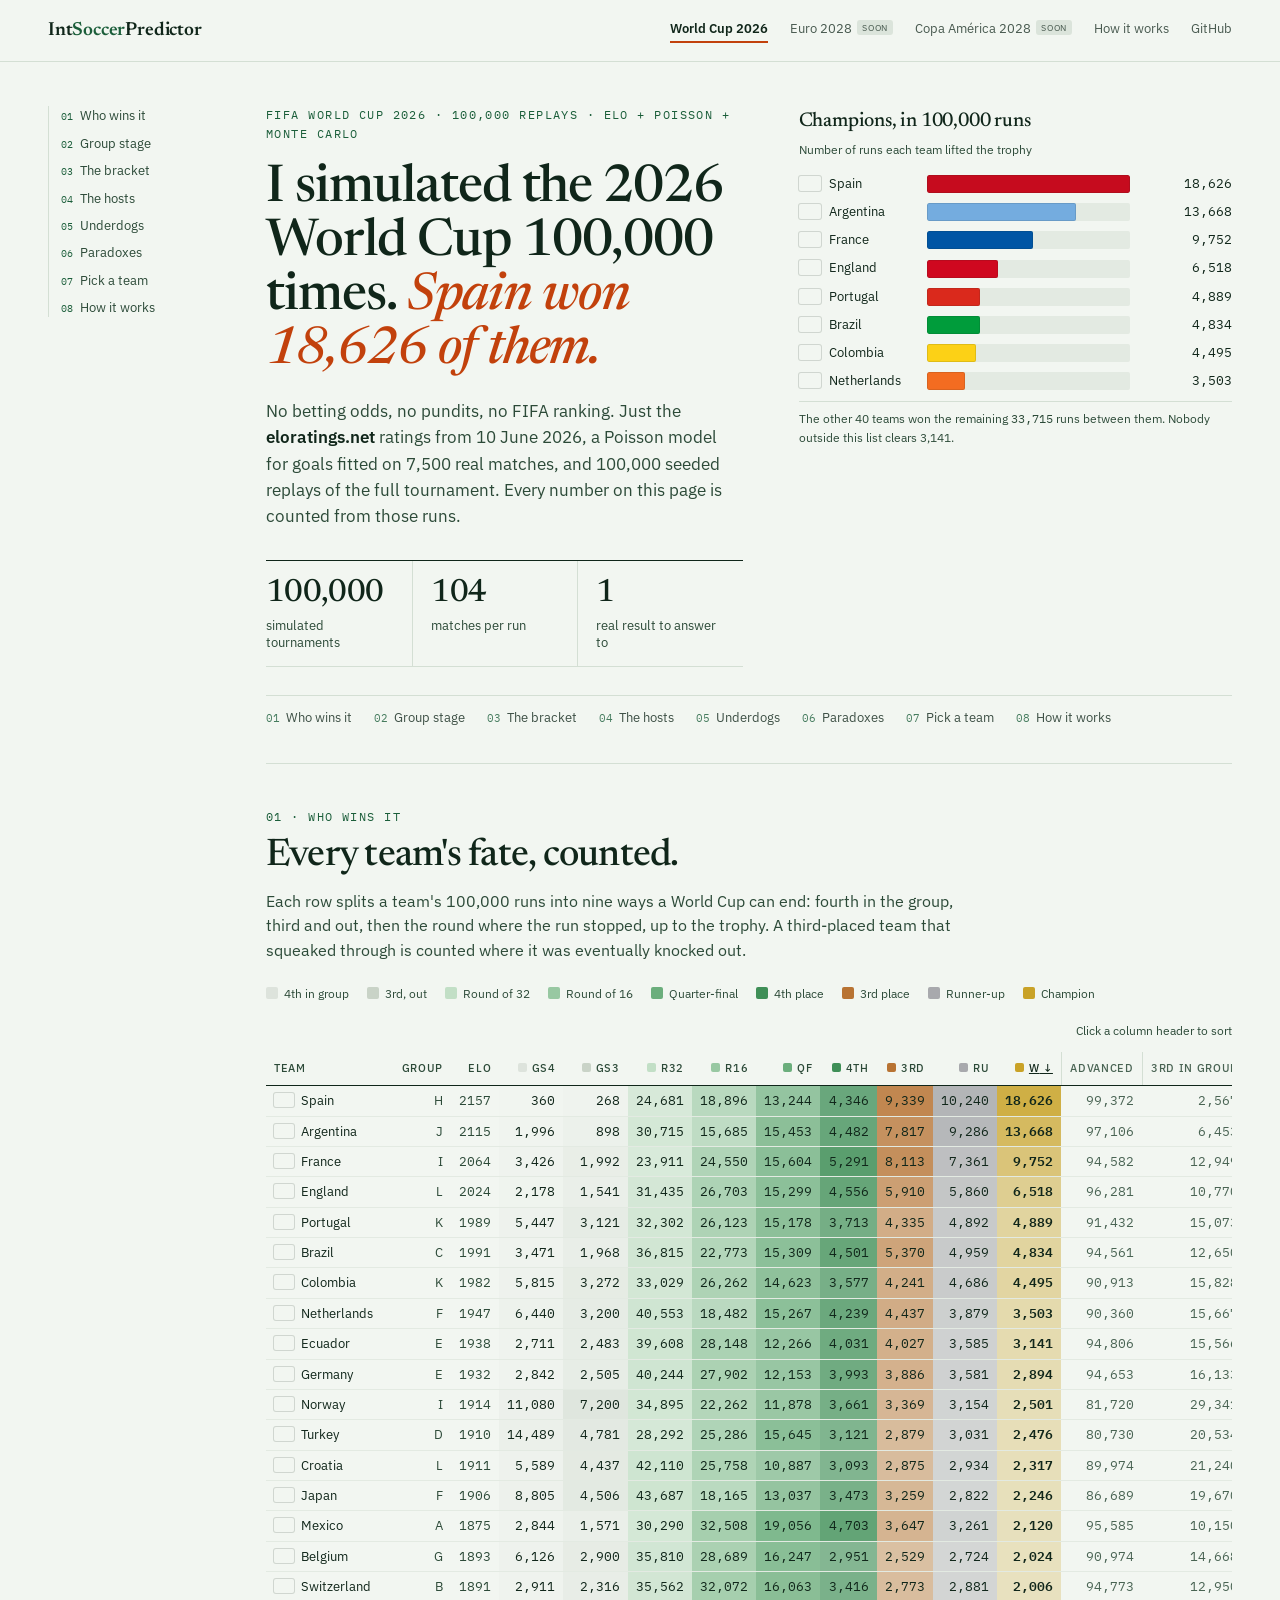
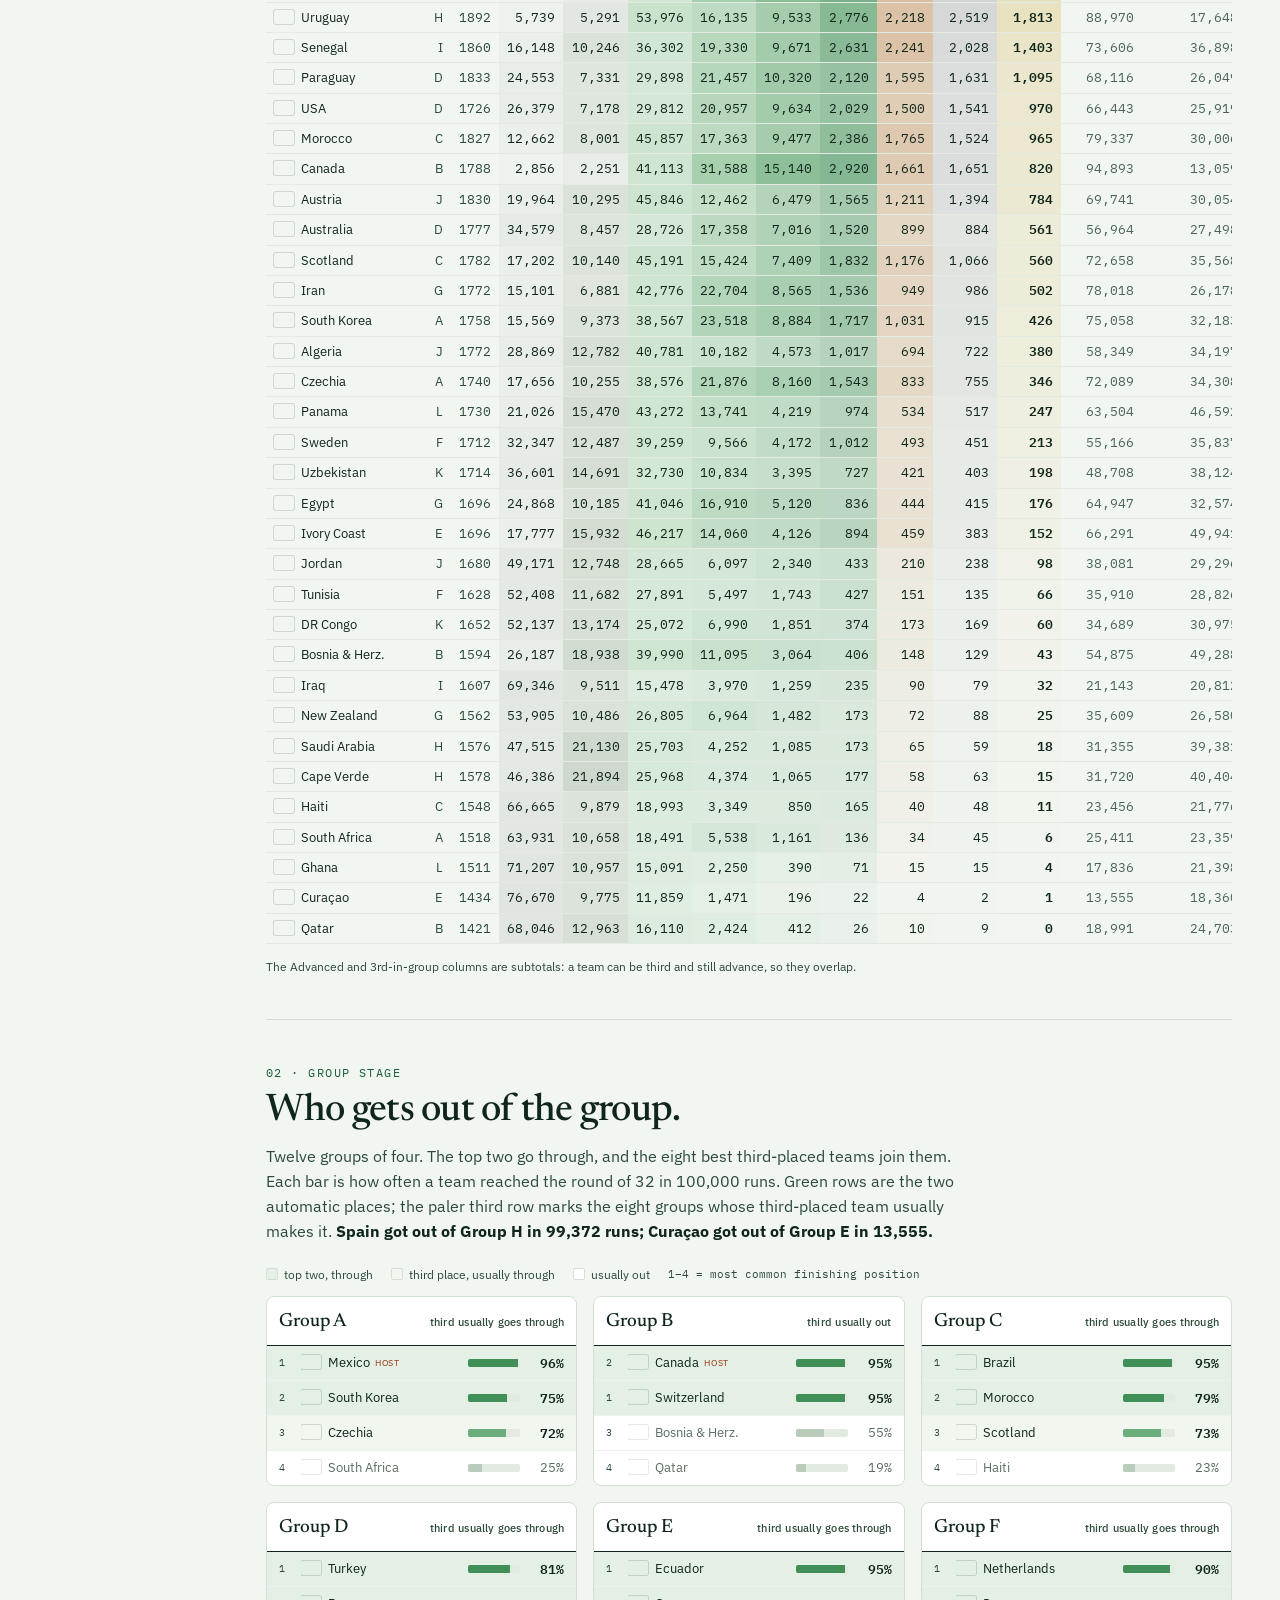
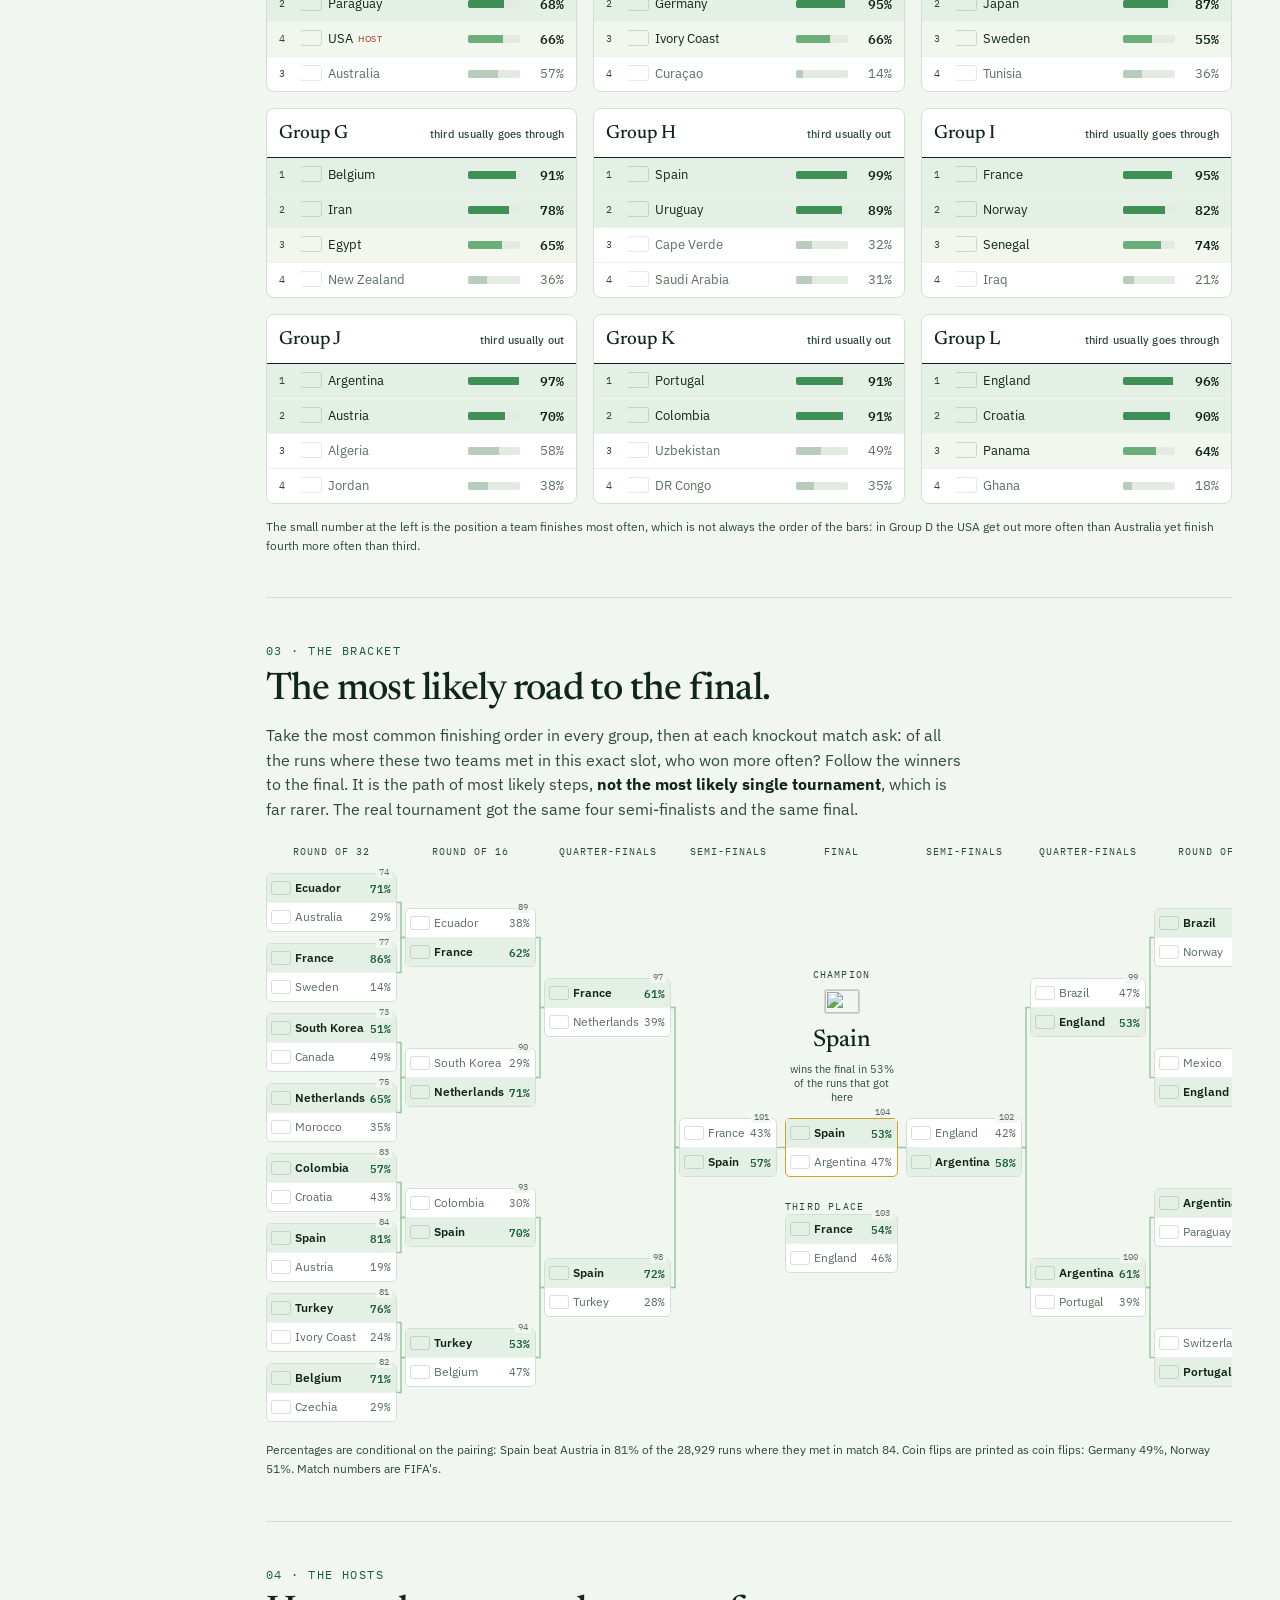
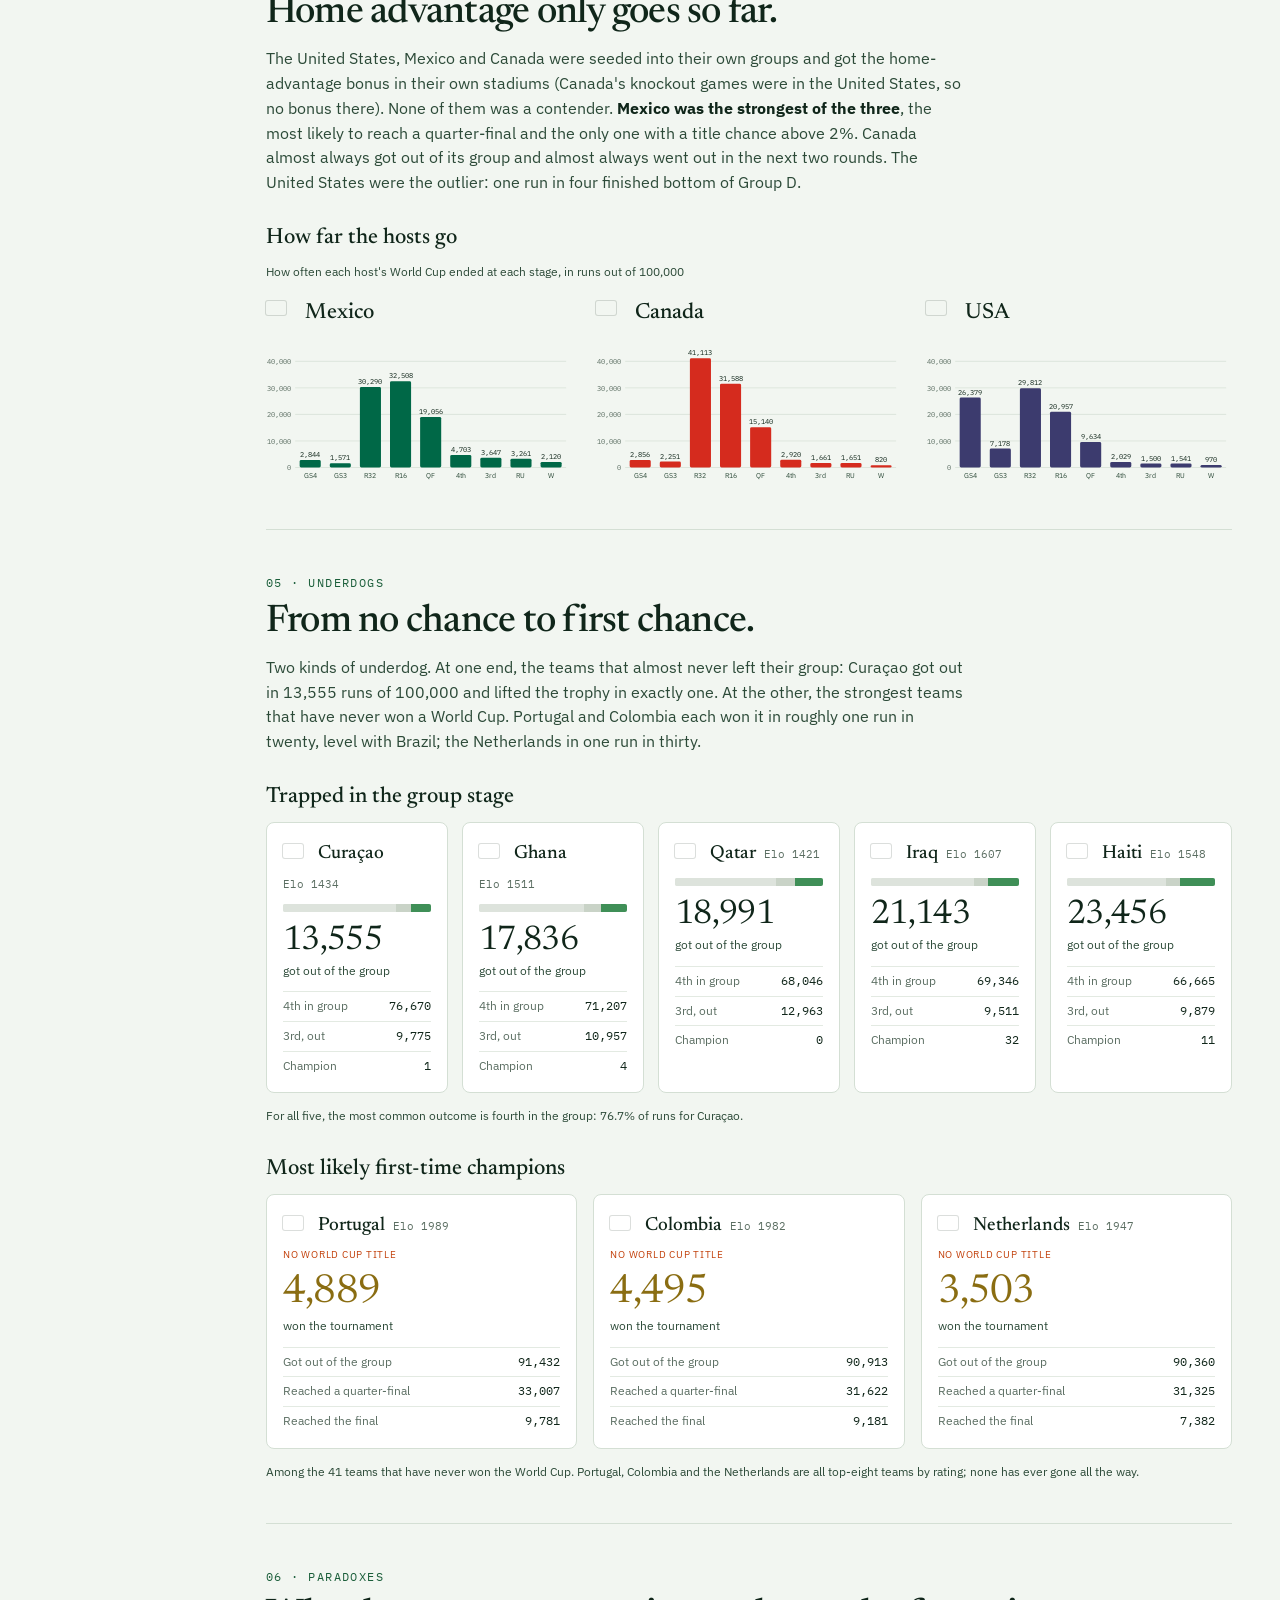
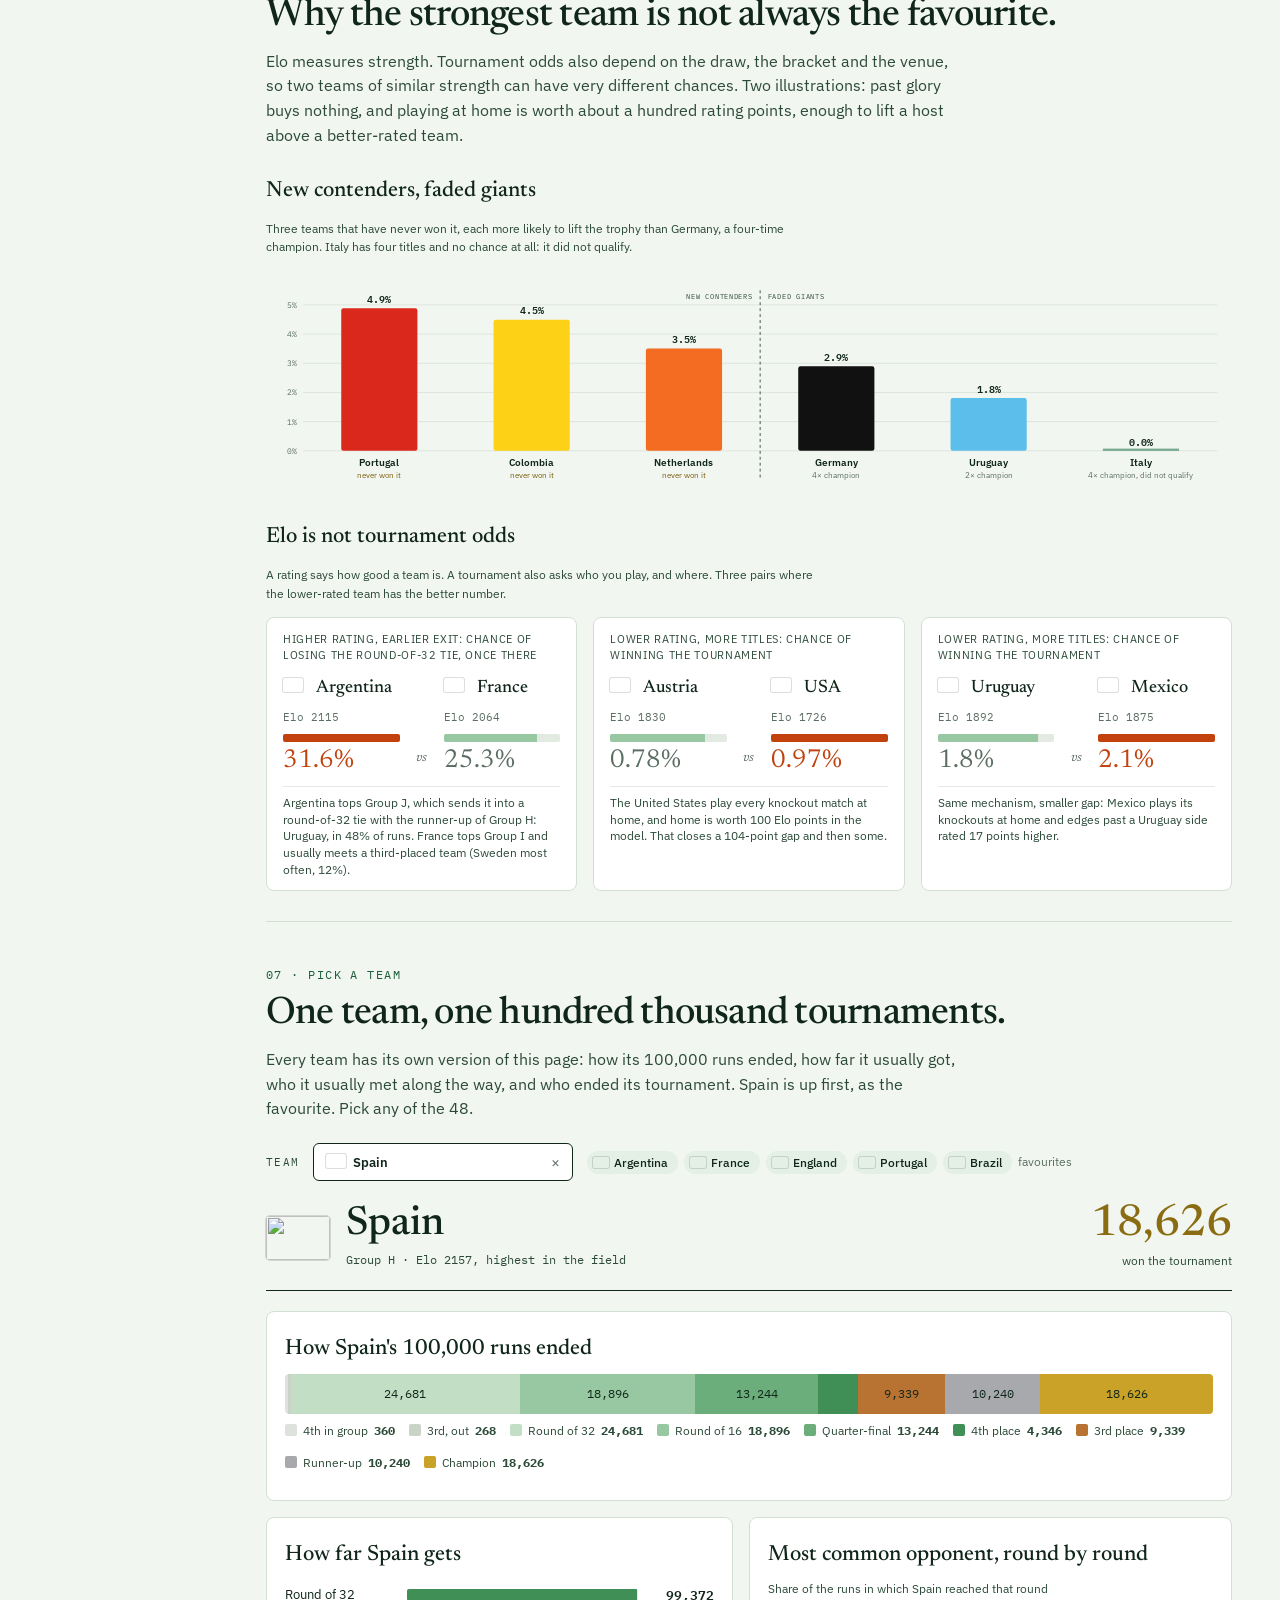
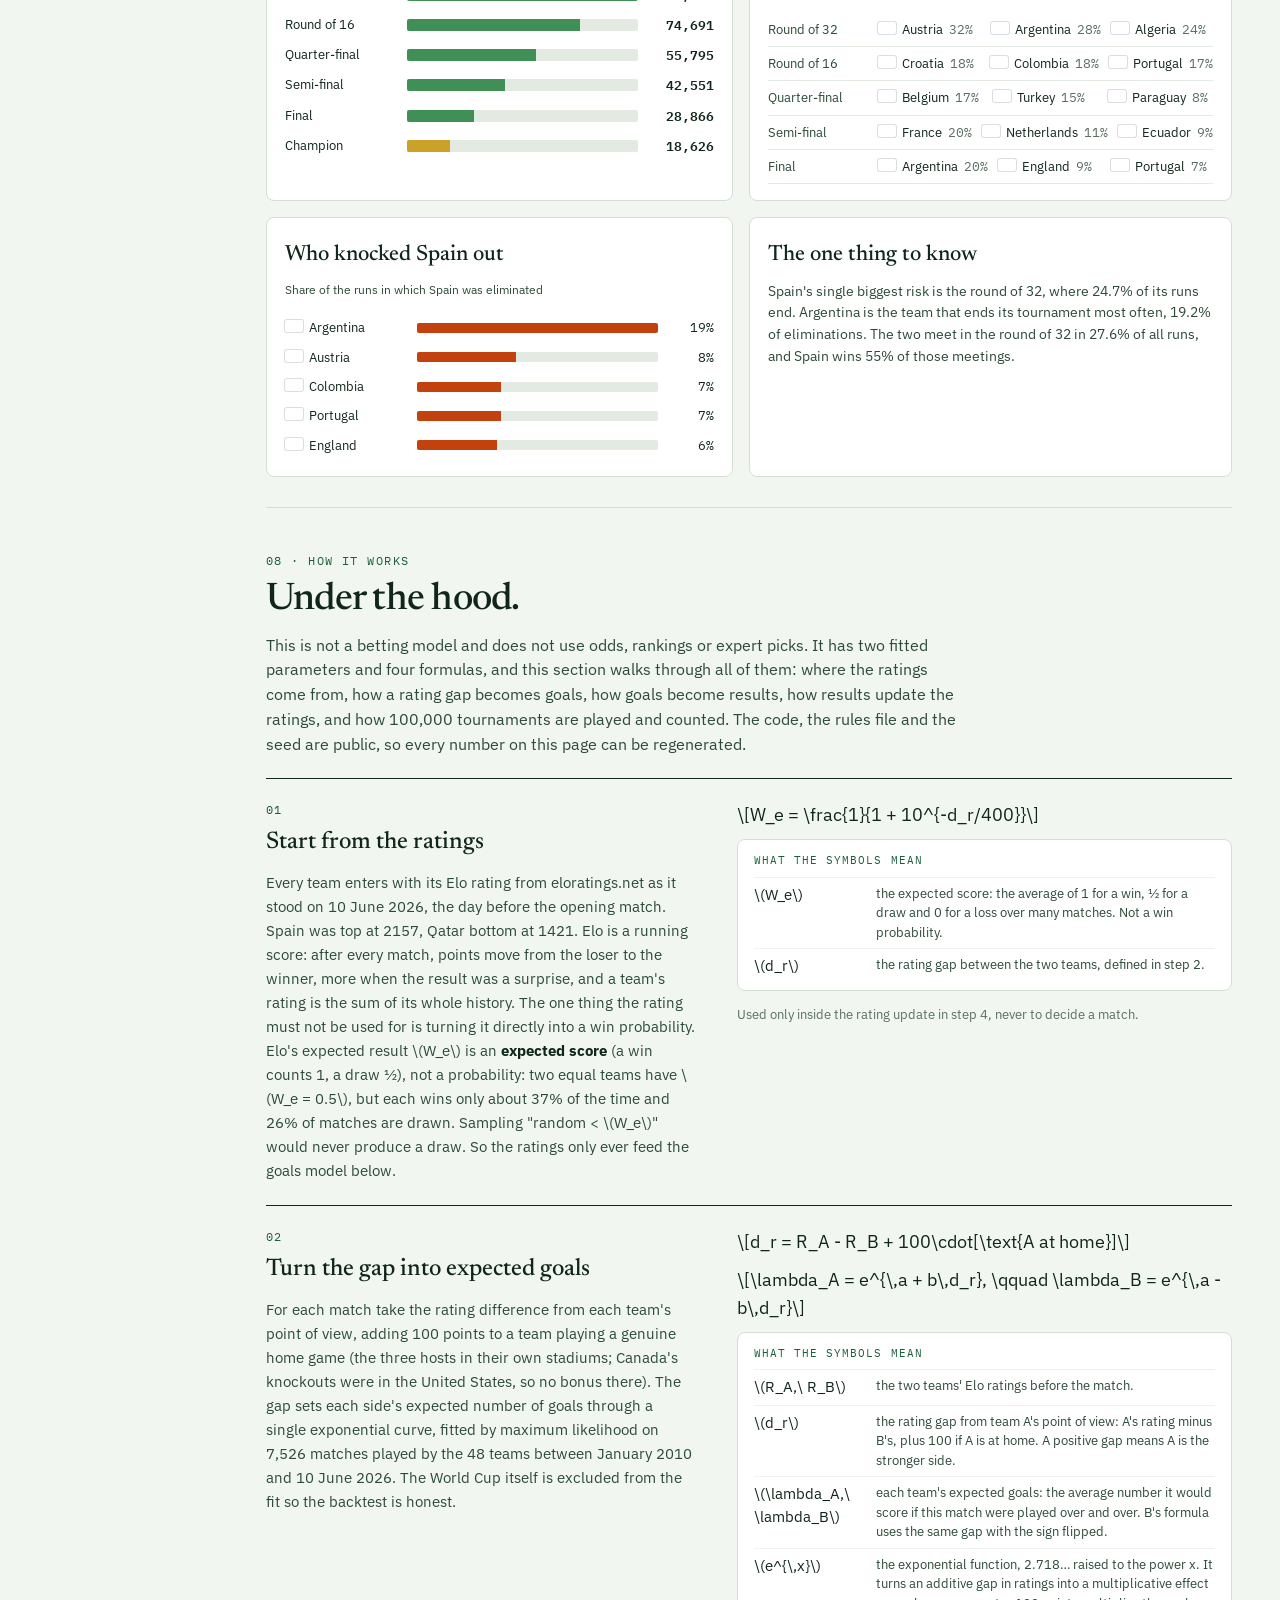
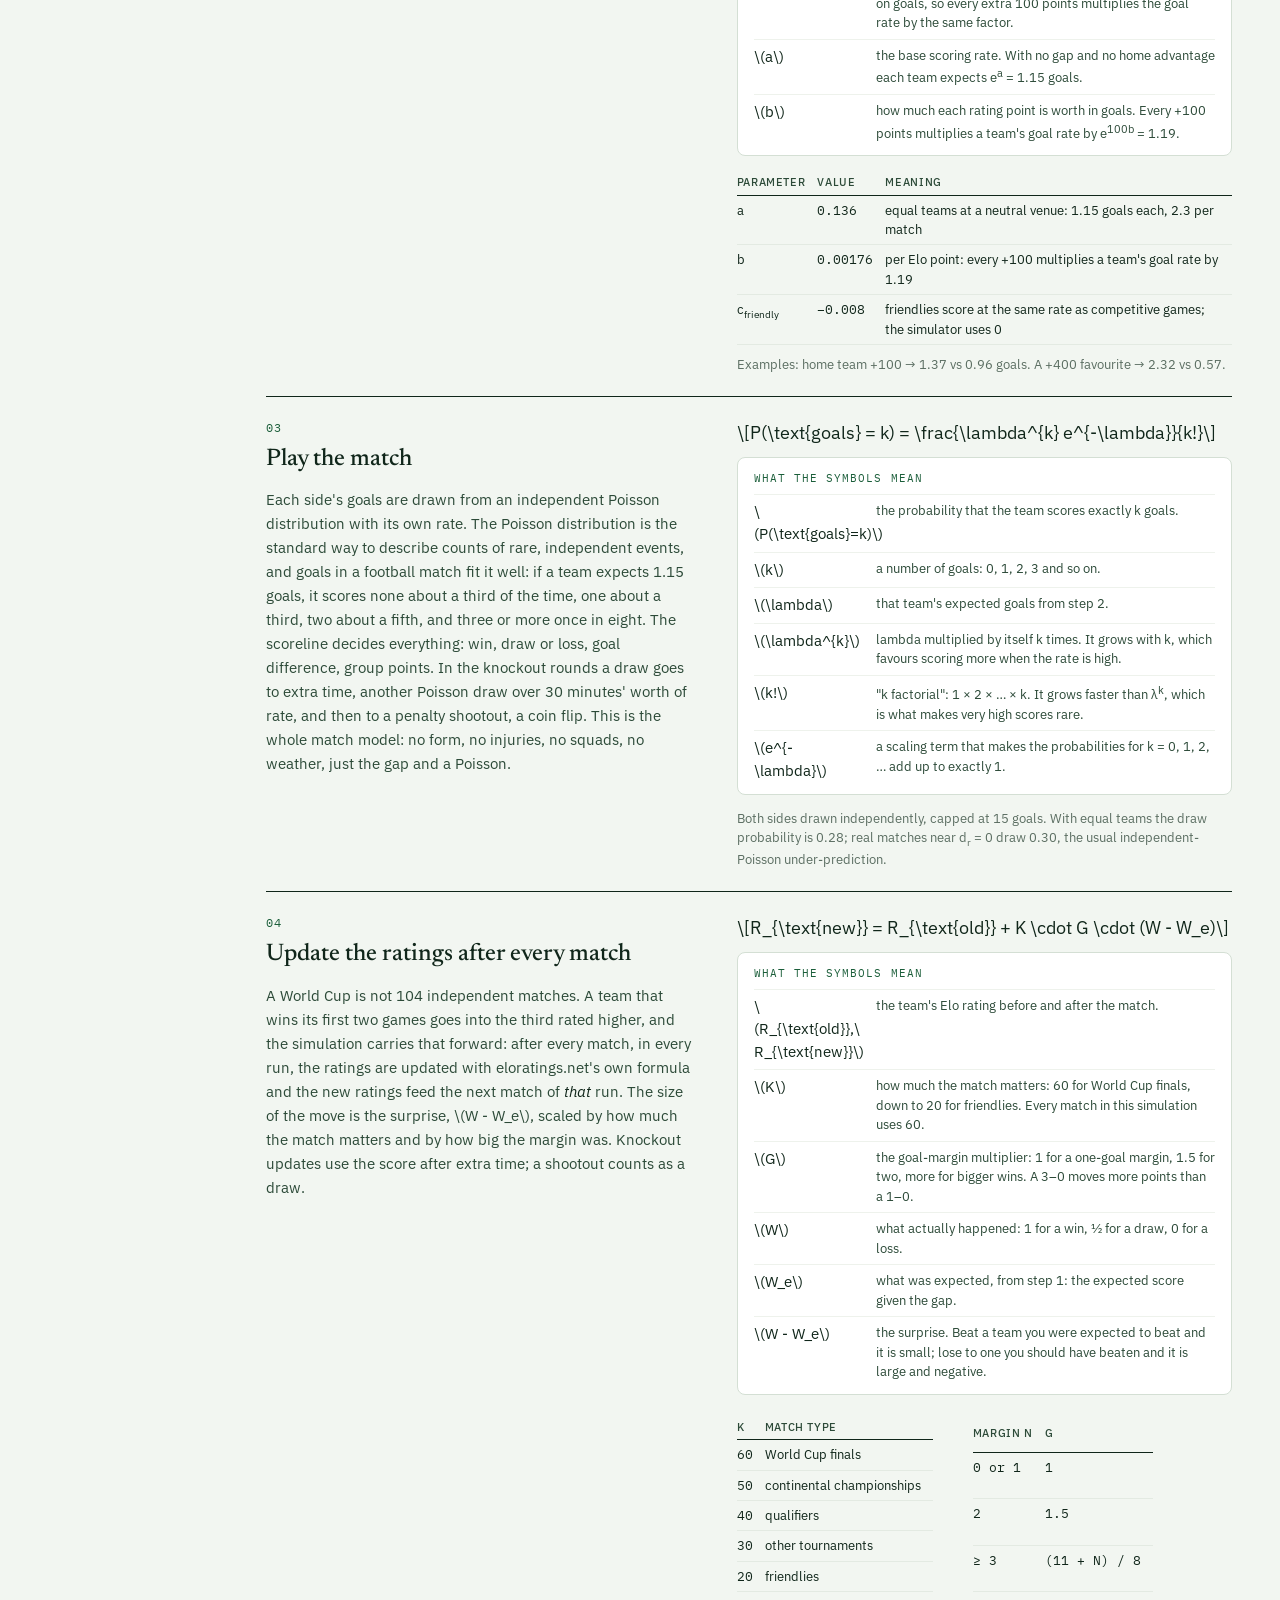
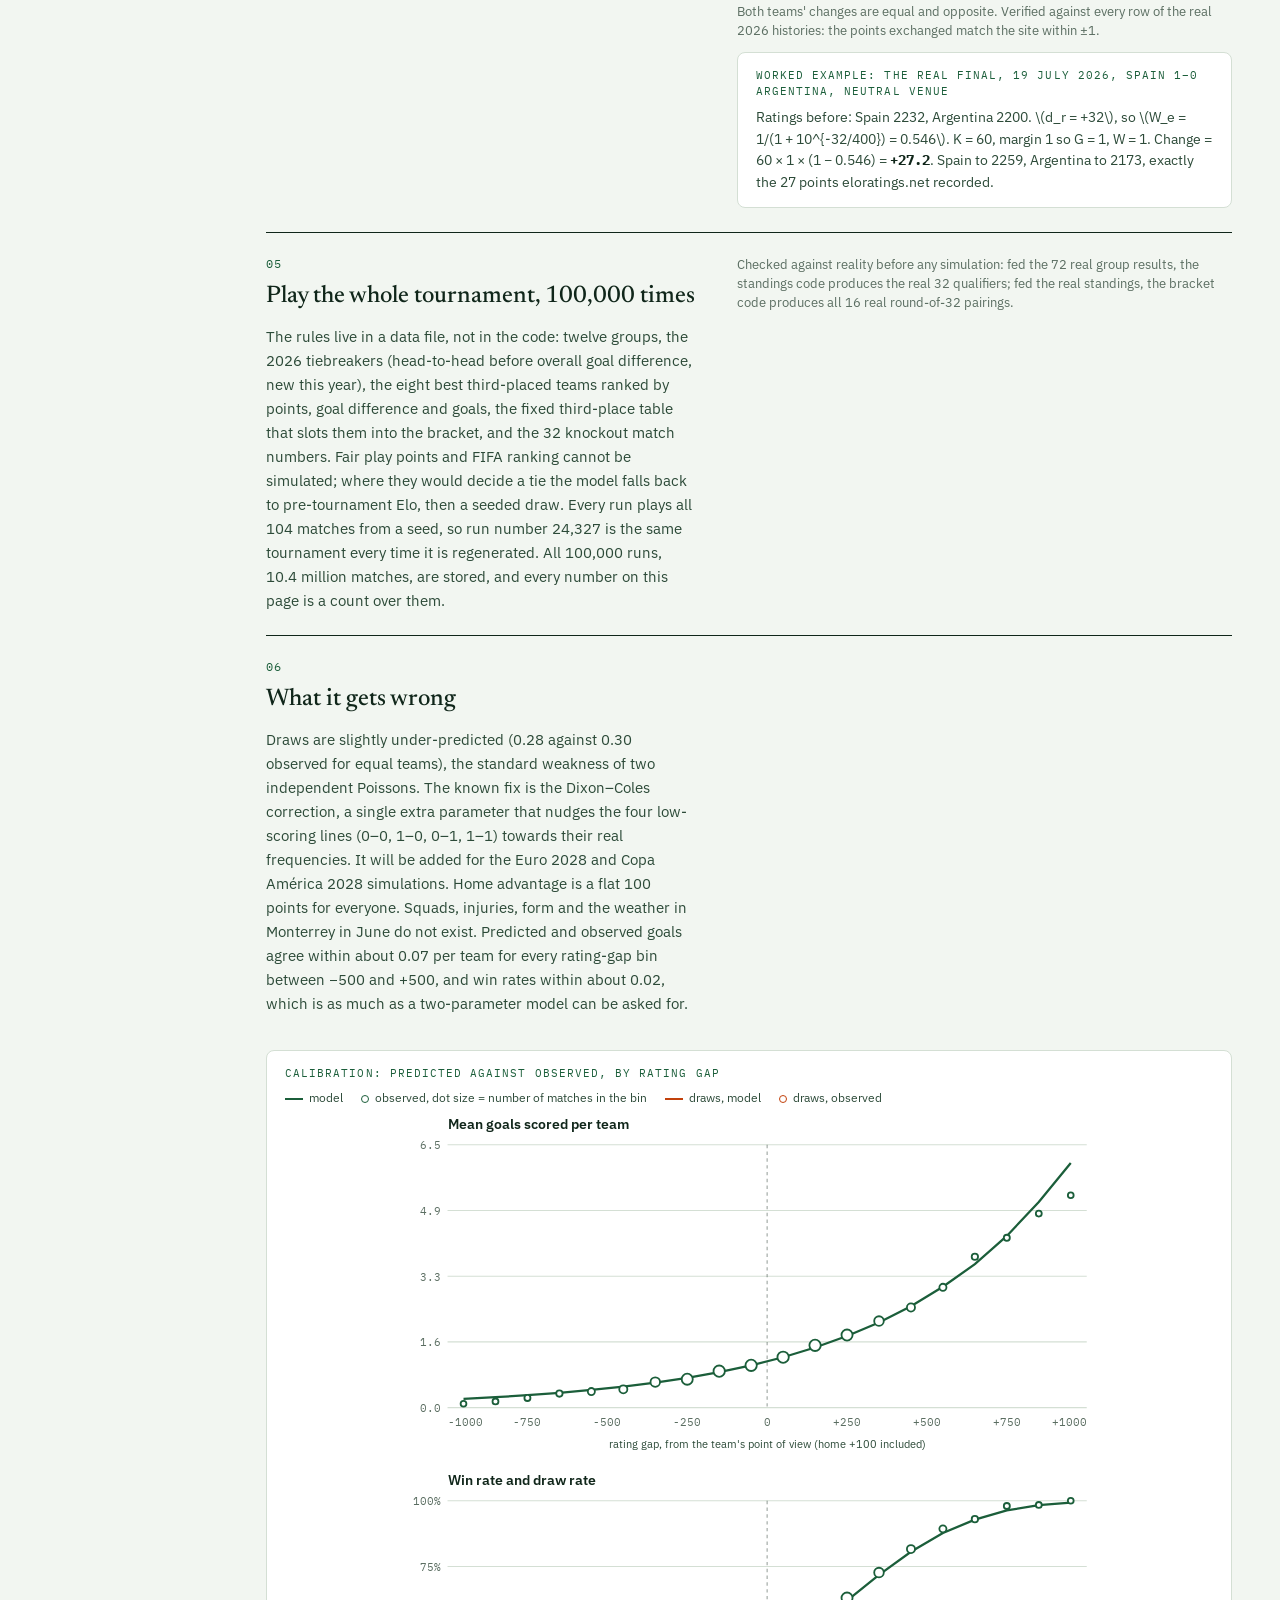
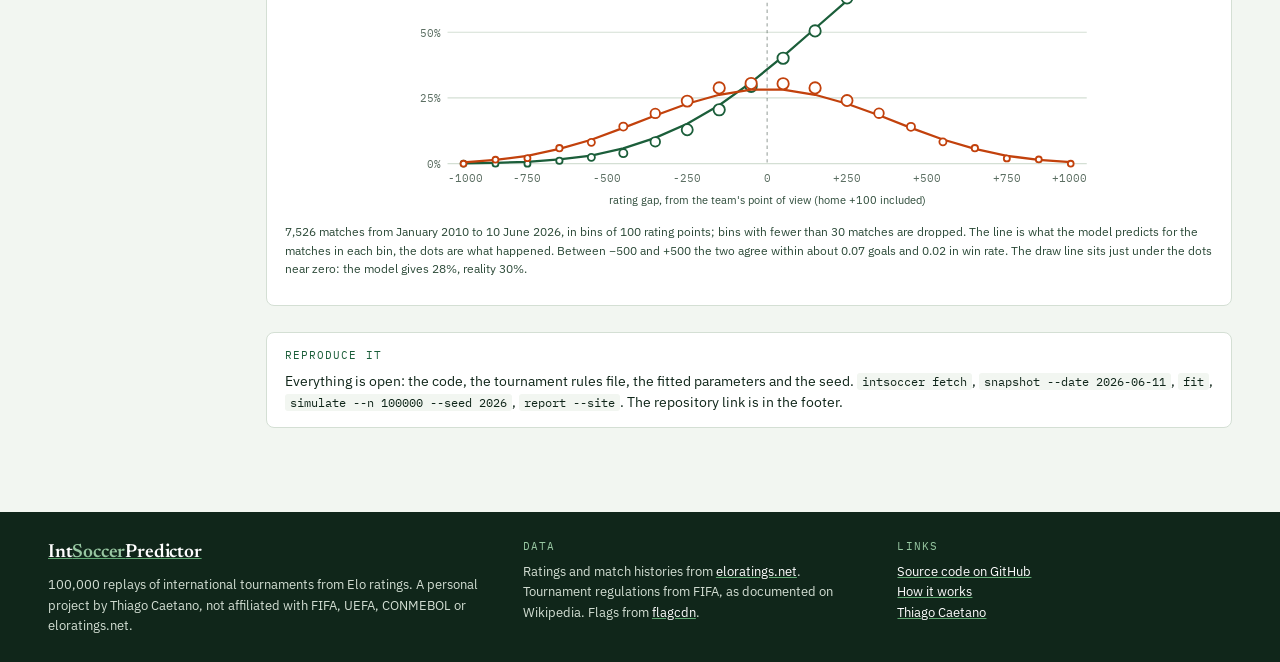
==== site/index.html @ e3c82463 "Component 11b: Vercel deployment, published-data path fix, favicon and docs The site deploys on Verc" ====
<!DOCTYPE html>
<html lang="en">
<head>
<meta charset="utf-8">
<meta name="viewport" content="width=device-width, initial-scale=1">
<title>IntSoccerPredictor · World Cup 2026, simulated 100,000 times</title>
<meta name="description" content="The 2026 World Cup replayed 100,000 times from Elo ratings, and checked against the real tournament.">
<link rel="stylesheet" href="css/site.css">
<link rel="icon" type="image/svg+xml" href="favicon.svg">
<link rel="stylesheet" href="https://cdn.jsdelivr.net/npm/katex@0.16.11/dist/katex.min.css">
<script defer src="https://cdn.jsdelivr.net/npm/katex@0.16.11/dist/katex.min.js"></script>
<script defer src="https://cdn.jsdelivr.net/npm/katex@0.16.11/dist/contrib/auto-render.min.js"></script>
</head>
<body>
<header class="site-header">
  <a class="wordmark" href="index.html">Int<span>Soccer</span>Predictor</a>
  <nav aria-label="Site">
    <a href="index.html" aria-current="page">World Cup 2026</a>
    <a href="euro2028.html">Euro 2028 <span class="pill">soon</span></a>
    <a href="copa2028.html">Copa América 2028 <span class="pill">soon</span></a>
    <a href="#how-it-works">How it works</a>
    <a href="https://github.com/tcaetanoa-droid/IntSoccerPredictor">GitHub</a>
  </nav>
</header>
<div class="page">
  <nav class="rail" id="rail" aria-label="Chapters">
    <a href="#who-wins-it"><i>01</i>Who wins it</a>
    <a href="#group-stage"><i>02</i>Group stage</a>
    <a href="#bracket"><i>03</i>The bracket</a>
    <a href="#hosts"><i>04</i>The hosts</a>
    <a href="#underdogs"><i>05</i>Underdogs</a>
    <a href="#paradoxes"><i>06</i>Paradoxes</a>
    <a href="#pick-a-team"><i>07</i>Pick a team</a>
    <a href="#how-it-works"><i>08</i>How it works</a>
  </nav>
  <main>
    <section id="hero"></section>
    <section id="who-wins-it" class="chapter"></section>
    <section id="group-stage" class="chapter"></section>
    <section id="bracket" class="chapter"></section>
    <section id="hosts" class="chapter"></section>
    <section id="underdogs" class="chapter"></section>
    <section id="paradoxes" class="chapter"></section>
    <section id="pick-a-team" class="chapter"></section>
    <section id="how-it-works" class="chapter"></section>
  </main>
</div>
<button class="rail-toggle" type="button" aria-expanded="false" aria-controls="rail">Chapters</button>
<footer class="site-footer">
  <div><a class="wordmark" href="index.html">Int<span>Soccer</span>Predictor</a>
    <p>100,000 replays of international tournaments from Elo ratings. A personal project by Thiago Caetano, not affiliated with FIFA, UEFA, CONMEBOL or eloratings.net.</p></div>
  <div><div class="exh">Data</div><p>Ratings and match histories from <a href="https://eloratings.net">eloratings.net</a>. Tournament regulations from FIFA, as documented on Wikipedia. Flags from <a href="https://flagcdn.com">flagcdn</a>.</p></div>
  <div><div class="exh">Links</div><p><a href="https://github.com/tcaetanoa-droid/IntSoccerPredictor">Source code on GitHub</a><br><a href="#how-it-works">How it works</a><br><a href="thiago.html">Thiago Caetano</a></p></div>
</footer>
<script type="module" src="js/main.js"></script>
</body>
</html>
---- site/css/site.css ----
/* site/css/site.css */
@import url('https://fonts.googleapis.com/css2?family=Newsreader:ital,opsz,wght@0,6..72,400;0,6..72,500;0,6..72,600;1,6..72,400;1,6..72,500&family=IBM+Plex+Sans:wght@400;500;600&family=IBM+Plex+Mono:wght@400;500&display=swap');

:root {
  --paper: #F2F6F1; --ink: #10261A; --ink-soft: #2C4A38; --muted: #5B6E62; --faint: #8A9A90;
  --green: #1B5E3A; --orange: #C2410C; --card: #FFFFFF; --border: #D4DFD4; --rule: #E3EAE2;
  --gold: #C9A227; --gold-text: #8A6D12; --silver: #A8A9AD; --bronze: #B87333;
  --f-gs4: #DDE3DC; --f-gs3: #C9D3C7; --f-r32: #C2DFC6; --f-r16: #98C8A2; --f-qf: #6BAE7C;
  --f-4th: #3F8F57; --f-3rd: #B87333; --f-ru: #A8A9AD; --f-w: #C9A227;
  --serif: 'Newsreader', Georgia, serif; --sans: 'IBM Plex Sans', system-ui, sans-serif;
  --mono: 'IBM Plex Mono', ui-monospace, monospace;
  --rail-w: 190px; --gutter: 48px;
}
* { box-sizing: border-box; }
html { scroll-behavior: smooth; }
@media (prefers-reduced-motion: reduce) { html { scroll-behavior: auto; } * { transition: none !important; } }
body { margin: 0; background: var(--paper); color: var(--ink); font-family: var(--sans); font-size: 16px; line-height: 1.55; min-height: 100vh; min-height: 100dvh; display: flex; flex-direction: column; }
a { color: var(--green); }
:focus-visible { outline: 2px solid var(--orange); outline-offset: 2px; }
.n { font-family: var(--mono); font-variant-numeric: tabular-nums; }
img.flag { width: 20px; height: 14px; object-fit: cover; border-radius: 2px; vertical-align: -2px; margin-right: 7px; box-shadow: 0 0 0 1px rgba(16,38,26,.15); }

/* header */
.site-header { display: flex; justify-content: space-between; align-items: center; padding: 16px var(--gutter); border-bottom: 1px solid var(--border); font-size: 13px; }
.wordmark { font-family: var(--serif); font-size: 19px; font-weight: 600; letter-spacing: -.01em; color: var(--ink); text-decoration: none; }
.wordmark span { color: var(--green); }
.site-header nav { display: flex; gap: 22px; }
.site-header nav a { color: var(--ink); text-decoration: none; opacity: .75; }
.site-header nav a[aria-current="page"] { opacity: 1; font-weight: 600; border-bottom: 2px solid var(--orange); padding-bottom: 2px; }
.pill { font-size: 9px; letter-spacing: .08em; text-transform: uppercase; margin-left: 2px; background: var(--border); padding: 2px 5px; border-radius: 3px; vertical-align: 2px; }

/* layout with the rail */
.page { display: grid; grid-template-columns: var(--rail-w) 1fr; gap: 28px; padding: 0 var(--gutter); flex: 1 0 auto; }
.rail { position: sticky; top: 24px; align-self: start; font-size: 12.5px; display: flex; flex-direction: column; gap: 8px; border-left: 1px solid var(--border); padding-left: 12px; margin-top: 44px; }
.rail a { color: var(--ink-soft); text-decoration: none; }
.rail a i { font-style: normal; font-family: var(--mono); font-size: 10px; color: var(--green); margin-right: 7px; }
.rail a.on { font-weight: 600; color: var(--green); }
.rail-toggle { display: none; }
main { min-width: 0; }
/* Sideways-scrolling regions (chapters 1, 3, 6 and 8): focusable, so the arrow keys scroll them. */
.scroll-x { overflow-x: auto; }

/* chapter header pattern */
.chapter { padding: 44px 0 30px; border-top: 1px solid var(--border); }
.chapter .num { font-family: var(--mono); font-size: 12px; letter-spacing: .12em; text-transform: uppercase; color: var(--green); margin-bottom: 10px; }
.chapter h2 { font-family: var(--serif); font-weight: 500; font-size: 38px; line-height: 1.05; letter-spacing: -.02em; margin: 0 0 12px; }
.chapter h2 em { font-style: italic; color: var(--orange); }
.chapter .lede { font-size: 16px; line-height: 1.55; max-width: 70ch; color: var(--ink-soft); margin: 0 0 22px; }
.chapter .lede b { color: var(--ink); }
.chapter .sh { font-family: var(--serif); font-size: 22px; font-weight: 500; margin: 26px 0 8px; }
.chapter .cst { font-size: 12px; color: var(--ink-soft); margin-bottom: 14px; max-width: 80ch; }
.chapter .foot { font-size: 12px; color: var(--ink-soft); margin-top: 14px; }
.legend { display: flex; gap: 18px; font-size: 12px; color: var(--ink-soft); margin: 0 0 12px; flex-wrap: wrap; }
.legend i { display: inline-block; width: 12px; height: 12px; border-radius: 2px; vertical-align: -1px; margin-right: 6px; }
.card { background: var(--card); border: 1px solid var(--border); border-radius: 8px; }
/* Three equal cards in a row: chapters 5 and 6, each with its own stacking width. */
.row3 { display: grid; grid-template-columns: repeat(3, 1fr); gap: 16px; }
.exh { font-size: 10.5px; letter-spacing: .1em; text-transform: uppercase; color: var(--green); font-family: var(--mono); margin-bottom: 8px; }
.kv { display: grid; grid-template-columns: 90px 1fr; gap: 14px; padding: 8px 0; border-top: 1px solid var(--rule); font-size: 13px; }
.kv:first-child { border-top: 0; }
.kv span { color: var(--muted); }
.kv b { font-weight: 500; }
/* SVG charts (js/svg.js, chapters 4 and 6). Geometry is in the JS; every colour that is a spec
   token lives here, so only a team's own colour is written into the SVG. */
.chart { display: block; }
.chart .grid { stroke: var(--border); }
.chart .tick { fill: var(--muted); }
.chart .val { fill: var(--ink); }
.chart .lab { fill: var(--ink-soft); }

/* footer */
.site-footer { margin-top: 40px; padding: 26px var(--gutter); background: var(--ink); color: var(--border); font-size: 13px; line-height: 1.55; display: grid; grid-template-columns: 1.3fr 1fr 1fr; gap: 40px; }
.site-footer .wordmark { color: #fff; } .site-footer .wordmark span { color: #98C8A2; }
.site-footer a { color: #fff; text-decoration: underline; text-decoration-color: #5FA872; }
.site-footer p { margin: 8px 0 0; } .site-footer .exh { color: #98C8A2; }

/* phones and tablets */
@media (max-width: 1023px) {
  :root { --gutter: 16px; }
  .page { grid-template-columns: 1fr; }
  .rail { display: none; }
  .rail.open { display: flex; position: fixed; inset: auto 16px 62px auto; background: var(--card); border: 1px solid var(--border); border-radius: 8px; padding: 14px 16px; z-index: 5; margin: 0; }
  .rail-toggle { display: block; position: fixed; right: 16px; bottom: 16px; z-index: 6; background: var(--ink); color: #fff; border: 0; border-radius: 20px; padding: 8px 14px; font: 500 12px var(--sans); cursor: pointer; }
  .site-header { flex-wrap: wrap; gap: 10px; } .site-header nav { flex-wrap: wrap; gap: 12px; }
  .site-footer { grid-template-columns: 1fr; gap: 20px; }
  .chapter h2 { font-size: 30px; }
}

/* hero */
#hero { padding: 44px 0 36px; }
#hero .hero-split { display: grid; grid-template-columns: 1.1fr 1fr; gap: 56px; align-items: start; }
#hero .kicker { font-family: var(--mono); font-size: 12px; letter-spacing: .12em; text-transform: uppercase; color: var(--green); margin-bottom: 18px; }
#hero h1 { font-family: var(--serif); font-weight: 500; font-size: 52px; line-height: 1.04; letter-spacing: -.02em; margin: 0 0 20px; }
#hero h1 em { font-style: italic; color: var(--orange); }
#hero .lede { font-size: 17px; line-height: 1.55; margin: 0 0 30px; color: var(--ink-soft); }
#hero .lede b { color: var(--ink); font-weight: 600; }
#hero .strip { display: flex; border-top: 1px solid var(--ink); border-bottom: 1px solid var(--border); }
#hero .strip > div { flex: 1; padding: 16px 18px 14px 0; border-right: 1px solid var(--border); margin-right: 18px; }
#hero .strip > div:last-child { border-right: 0; margin-right: 0; }
#hero .strip b { display: block; font-family: var(--serif); font-weight: 500; font-size: 32px; letter-spacing: -.02em; line-height: 1; margin-bottom: 8px; }
#hero .strip span { font-size: 13px; color: var(--ink-soft); line-height: 1.35; display: block; }
#hero .bars { font-size: 13px; }
#hero .bars .t { font-family: var(--serif); font-size: 20px; font-weight: 500; letter-spacing: -.01em; margin-bottom: 4px; }
#hero .bars .st { font-size: 12px; color: var(--ink-soft); margin-bottom: 14px; }
#hero .bar { display: grid; grid-template-columns: 118px 1fr 92px; align-items: center; gap: 10px; margin-bottom: 8px; }
#hero .bar img { width: 22px; height: 15px; object-fit: cover; border-radius: 2px; vertical-align: -3px; margin-right: 8px; box-shadow: 0 0 0 1px rgba(16,38,26,.15); }
#hero .bar .track { height: 18px; background: var(--rule); border-radius: 2px; overflow: hidden; }
#hero .bar .fill { height: 100%; border-radius: 2px; box-shadow: inset 0 0 0 1px rgba(16,38,26,.12); }
#hero .bar .v { text-align: right; white-space: nowrap; }
#hero .others { font-size: 12px; color: var(--ink-soft); margin-top: 10px; padding-top: 8px; border-top: 1px solid var(--border); }
#hero .chapters { display: flex; margin-top: 28px; font-size: 12.5px; border-top: 1px solid var(--border); padding-top: 12px; flex-wrap: wrap; }
#hero .chapters a { color: var(--ink); text-decoration: none; margin-right: 22px; opacity: .8; }
#hero .chapters a i { font-style: normal; font-family: var(--mono); font-size: 11px; color: var(--green); margin-right: 6px; }
@media (max-width: 1023px) {
  #hero .hero-split { grid-template-columns: 1fr; }
  #hero h1 { font-size: 34px; }
}

/* chapter 1: the fate table */
#who-wins-it table { border-collapse: collapse; width: 100%; min-width: 980px; font-size: 12.5px; }
#who-wins-it th { font-size: 11px; text-transform: uppercase; letter-spacing: .06em; text-align: right; padding: 8px; color: var(--ink-soft); font-weight: 500; border-bottom: 1px solid var(--ink); white-space: nowrap; }
#who-wins-it th.sort { padding: 0; }
#who-wins-it th button { display: block; width: 100%; padding: 8px; border: 0; background: none; font: inherit; color: inherit; letter-spacing: inherit; text-transform: inherit; text-align: inherit; white-space: nowrap; cursor: pointer; }
#who-wins-it th button:focus-visible { outline-offset: -2px; }  /* inside the scroll container, which would clip an outer ring */
#who-wins-it th.sorted button { color: var(--ink); text-decoration: underline; }
#who-wins-it th[aria-sort="descending"] button::after { content: ' \2193'; }
#who-wins-it th[aria-sort="ascending"] button::after { content: ' \2191'; }
#who-wins-it th i { display: inline-block; width: 9px; height: 9px; border-radius: 2px; margin-right: 5px; vertical-align: 0; }
#who-wins-it th.tm, #who-wins-it td.tm { text-align: left; white-space: nowrap; }
#who-wins-it td { padding: 5px 8px; text-align: right; border-bottom: 1px solid var(--rule); }
#who-wins-it td.g { color: var(--ink-soft); }
#who-wins-it td.w { font-weight: 600; }
#who-wins-it .sub { color: var(--ink-soft); opacity: .85; }
#who-wins-it th.sub { border-left: 1px solid var(--border); }
#who-wins-it tr:hover td { filter: brightness(.97); }

/* chapter 2: the group stage */
#group-stage { --adv: #E4F0E5; --third: #F1F6EF; }
/* The row tints are far too pale to read as swatches on the paper, so every one gets the thin
   border that the white "usually out" swatch needs anyway. */
#group-stage .legend i { box-shadow: 0 0 0 1px var(--border) inset; }
#group-stage .ggrid { display: grid; grid-template-columns: repeat(4, 1fr); gap: 16px; }
#group-stage .gcard { overflow: hidden; }
#group-stage .gh { display: flex; justify-content: space-between; align-items: baseline; padding: 10px 12px 8px; border-bottom: 1px solid var(--ink); font-family: var(--serif); font-size: 19px; font-weight: 500; }
#group-stage .gh .th { font-family: var(--sans); font-size: 10.5px; color: var(--ink-soft); letter-spacing: .02em; }
/* Narrower than the mock-up's 70/44 columns: the rail costs each card 54px, and the team name
   needs 113px ("Bosnia & Herz.") before the host tag starts being clipped away. */
#group-stage .row { display: grid; grid-template-columns: 16px 1fr 52px 38px; gap: 6px; align-items: center; padding: 7px 12px; font-size: 13px; border-bottom: 1px solid #EEF2EC; }
#group-stage .row:last-child { border-bottom: 0; }
#group-stage .row.adv { background: var(--adv); }
#group-stage .row.third { background: var(--third); }
#group-stage .row.out { color: var(--muted); }
#group-stage .row.out img { opacity: .7; }
#group-stage .pos { font-size: 10px; color: var(--ink-soft); }
#group-stage .tm { white-space: nowrap; overflow: hidden; text-overflow: ellipsis; }
/* A darker --orange: at 9px the tag has no large-text exemption, and #C2410C is 4.41:1 on the
   green row tint. #9A3412 clears 4.5:1 on all three row backgrounds. */
#group-stage .tm em { font-style: normal; font-size: 9px; letter-spacing: .08em; text-transform: uppercase; color: #9A3412; margin-left: 5px; vertical-align: 1px; }
#group-stage .bar { display: block; height: 8px; background: var(--rule); border-radius: 2px; overflow: hidden; }
#group-stage .bar i { display: block; height: 100%; background: #3F8F57; }
#group-stage .row.third .bar i { background: #6BAE7C; }
#group-stage .row.out .bar i { background: #B9CBBB; }
#group-stage .v { text-align: right; font-weight: 600; }
#group-stage .row.out .v { font-weight: 400; }
/* A card needs ~265px before the names start being clipped, and the rail takes 218px out of the
   page above 1023px, so four columns only fit from the 1440 design width down. */
@media (max-width: 1439px) { #group-stage .ggrid { grid-template-columns: repeat(3, 1fr); } }
@media (max-width: 1160px) { #group-stage .ggrid { grid-template-columns: repeat(2, 1fr); } }
@media (max-width: 600px) { #group-stage .ggrid { grid-template-columns: 1fr; } }

/* chapter 3: the bracket */
/* One grid holds the round headers and the nine columns: the 1fr tracks size to their content
   (the widest name needs ~125px, an equal ninth of 1120px would be 117px and clip it), and a
   header in the same grid stays centred over its column whatever width that gives. The floor
   is the grid's measured min-content with the 8px gap and 5px row padding (1103.2px), so it
   fills the 1126px main column at the 1440 design width, still with a 15px scrollbar. */
#bracket .bracket { position: relative; display: grid; grid-template-columns: repeat(9, 1fr); grid-template-rows: auto 560px; gap: 8px; min-width: 1104px; }
#bracket .bh { font-size: 10px; letter-spacing: .1em; text-transform: uppercase; color: var(--ink-soft); font-family: var(--mono); text-align: center; }
#bracket .col { display: flex; flex-direction: column; }
#bracket .slot { flex: 1; display: flex; align-items: center; }
/* Equal tracks above and below the final keep it on the semi-finals' mid-line, so the two
   connectors into it run straight; the champion card and the third-place match hug it. */
#bracket .col.fin .slot { display: grid; grid-template-rows: 1fr auto 1fr; align-items: end; }
#bracket .col.fin .third { align-self: start; }
#bracket .m { width: 100%; background: var(--card); border: 1px solid var(--border); border-radius: 5px; font-size: 11.5px; position: relative; }
#bracket .m .mn { position: absolute; right: 4px; top: -9px; font-size: 8.5px; color: var(--muted); background: var(--paper); padding: 0 3px; }
#bracket .tie { display: flex; align-items: center; gap: 5px; padding: 5px; color: var(--muted); }
#bracket .tie + .tie { border-top: 1px solid #EEF2EC; }
#bracket .tie.win { color: var(--ink); font-weight: 600; background: #E4F0E5; }
#bracket .tie .nm { flex: 1; white-space: nowrap; overflow: hidden; text-overflow: ellipsis; }
#bracket .tie .p { font-size: 10.5px; font-weight: 400; }
#bracket .tie.win .p { font-weight: 600; color: var(--green); }
#bracket .tie img.flag { width: 18px; height: 12px; margin-right: 0; }
#bracket .lbl { font-size: 10px; letter-spacing: .12em; text-transform: uppercase; color: var(--ink-soft); font-family: var(--mono); }
#bracket .champ { text-align: center; margin-bottom: 14px; }
#bracket .champ b { display: block; font-family: var(--serif); font-size: 24px; font-weight: 500; margin-top: 4px; }
#bracket .champ img.flag { width: 34px; height: 23px; margin: 8px 0 0; }
#bracket .champ .sub { font-size: 10.5px; color: var(--ink-soft); margin-top: 4px; line-height: 1.3; }
/* Only the final wears gold, as one clean 1px line; its number tab sits wholly above the box so
   the line runs unbroken. The third-place match (inside .third) is a plain box. */
#bracket .col.fin .slot > .m { border-color: var(--gold); }
#bracket .col.fin .slot > .m .mn { top: -14px; background: none; }
#bracket .conn { position: absolute; inset: 0; width: 100%; height: 100%; pointer-events: none; }
#bracket .conn path { fill: none; stroke: var(--f-r16); stroke-width: 1.5; }

/* chapter 4: the hosts */
#hosts .sm3 { display: grid; grid-template-columns: repeat(3, 1fr); gap: 24px; }
#hosts .hn { display: flex; align-items: baseline; gap: 12px; margin-bottom: 2px; font-size: 15px; }
#hosts .hn b { font-family: var(--serif); font-size: 22px; font-weight: 500; }
/* The brief stacks at 1024px, but the rail takes 218px out of the page down to 1023px, so
   between 1024 and 1261 a third of the column is under 300px and the 9.5px labels inside the
   420-wide viewBox scale down to 6px. Stack from there, and cap the width so a lone chart does
   not scale its labels up past the body text on a tablet. */
@media (max-width: 1261px) {
  #hosts .sm3 { grid-template-columns: 1fr; }
  #hosts .sm { max-width: 560px; }
}

/* chapter 5: underdogs */
#underdogs .row5 { display: grid; grid-template-columns: repeat(5, 1fr); gap: 14px; }
#underdogs .wc, #underdogs .fc { padding: 16px 16px 12px; font-size: 12.5px; }
#underdogs .wh { display: flex; align-items: baseline; gap: 8px; flex-wrap: wrap; margin-bottom: 10px; }
#underdogs .wh b { font-family: var(--serif); font-size: 19px; font-weight: 500; }
#underdogs .wh .n { font-size: 11px; color: var(--muted); }
#underdogs .wh em { font-style: normal; font-size: 9.5px; letter-spacing: .08em; text-transform: uppercase; color: var(--orange); width: 100%; }
#underdogs .sb { display: flex; height: 8px; border-radius: 2px; overflow: hidden; background: var(--rule); margin-bottom: 12px; }
#underdogs .sb i { display: block; height: 100%; }
#underdogs .big { font-family: var(--serif); font-size: 34px; line-height: 1; letter-spacing: -.02em; }
#underdogs .fc .big { font-size: 40px; }
#underdogs .big.gold { color: var(--gold-text); }
#underdogs .bl { font-size: 11.5px; color: var(--ink-soft); margin: 4px 0 12px; }
/* The shared .kv is a 90px label grid; these cards put the count hard right instead. */
#underdogs .kv { display: flex; justify-content: space-between; gap: 10px; padding: 5px 0; font-size: 12px; }
#underdogs .kv .n { color: var(--ink); }
/* The brief drops to two columns at 1024px, where the rail is gone and a fifth of the page is
   187px. Down to 1023px the rail is still there, so a fifth is 134-178px and the 34px count
   spills out of its card; step down at the top of that band instead. */
@media (max-width: 1261px) { #underdogs .row5 { grid-template-columns: repeat(2, 1fr); } }
@media (max-width: 800px) { #underdogs .row3 { grid-template-columns: 1fr; } }
@media (max-width: 600px) { #underdogs .row5 { grid-template-columns: 1fr; } }

/* chapter 6: paradoxes */
/* The chart's smallest labels are 11px in a 1300-wide viewBox, so they drop under 7px once it
   is squeezed below 830px; give it that floor and let the section scroll instead. */
#paradoxes .chart { min-width: 830px; }
#paradoxes .chart .tn { fill: var(--ink); }
#paradoxes .chart .tt { fill: var(--muted); }
/* --gold-text (#8A6D12) is 4.49:1 on the paper, just under AA, and these 11px labels sit on
   it; this one use is a shade deeper, 5.54:1, still gold and still not --muted. */
#paradoxes .chart .tt.first { fill: #7A5F0E; }
#paradoxes .chart .dv { stroke: var(--ink); }
#paradoxes .chart .dl { fill: var(--ink-soft); }
#paradoxes .vs { padding: 14px 16px 12px; font-size: 12.5px; }
#paradoxes .vm { font-size: 11px; letter-spacing: .06em; text-transform: uppercase; color: var(--ink-soft); margin-bottom: 12px; line-height: 1.4; }
#paradoxes .vs-grid { display: grid; grid-template-columns: 1fr 28px 1fr; gap: 8px; align-items: end; }
/* The mock-up's --faint is 2.96:1 on the card; --muted (5.45:1) is the Elo labels' colour. */
#paradoxes .vsx { text-align: center; font-family: var(--serif); font-style: italic; color: var(--muted); padding-bottom: 6px; }
#paradoxes .vh { display: flex; align-items: baseline; gap: 6px; flex-wrap: wrap; margin-bottom: 8px; }
#paradoxes .vh b { font-family: var(--serif); font-size: 18px; font-weight: 500; }
#paradoxes .vh .n { font-size: 11px; color: var(--muted); }
#paradoxes .vb { height: 8px; background: var(--rule); border-radius: 2px; overflow: hidden; margin-bottom: 6px; }
#paradoxes .vb i { display: block; height: 100%; }
#paradoxes .vv { font-family: var(--serif); font-size: 26px; line-height: 1; color: var(--muted); }
#paradoxes .vv.hi { color: var(--orange); }
#paradoxes .vn { font-size: 11.5px; color: var(--ink-soft); line-height: 1.45; margin: 12px 0 0; border-top: 1px solid var(--rule); padding-top: 8px; }
@media (max-width: 900px) { #paradoxes .row3 { grid-template-columns: 1fr; } }

/* chapter 7: pick a team */
#pick-a-team .pk { display: flex; align-items: center; gap: 14px; margin: 0 0 22px; font-size: 13px; flex-wrap: wrap; }
#pick-a-team .pk label { font-size: 10.5px; letter-spacing: .12em; text-transform: uppercase; color: var(--ink-soft); font-family: var(--mono); }
#pick-a-team .pkn { font-size: 11.5px; color: var(--muted); }
/* The search box: the chosen team's flag, the input itself, and the clear button. The results
   list hangs off .sw so opening it moves nothing on the page. */
#pick-a-team .sw { position: relative; }
#pick-a-team .srch { background: var(--card); border: 1px solid var(--ink); border-radius: 6px; padding: 8px 12px; min-width: 260px; max-width: 100%; display: flex; align-items: center; }
#pick-a-team .srch img.flag { width: 20px; height: 14px; }
#pick-a-team .si { flex: 1; min-width: 0; border: 0; padding: 0; background: none; color: var(--ink); font: 600 13px var(--sans); }
#pick-a-team .si:focus { outline: 0; }             /* the box below carries the focus ring */
#pick-a-team .srch:has(.si:focus) { outline: 2px solid var(--orange); outline-offset: 2px; }
/* The mock-up greys the × at --faint (2.96:1); as a real button it is --muted, 5.45:1. */
#pick-a-team .srch .x { margin-left: auto; padding: 0 0 0 10px; border: 0; background: none; color: var(--muted); font: 400 15px var(--sans); line-height: 1; cursor: pointer; }
#pick-a-team .res { position: absolute; top: calc(100% + 4px); left: 0; min-width: 100%; max-width: 100%; z-index: 4; background: var(--card); border: 1px solid var(--border); border-radius: 6px; box-shadow: 0 6px 18px rgba(16, 38, 26, .12); padding: 4px; max-height: 296px; overflow-y: auto; }
#pick-a-team .res .r { display: flex; align-items: center; padding: 6px 8px; border-radius: 4px; font-size: 13px; cursor: pointer; white-space: nowrap; }
#pick-a-team .res .r b { margin-left: auto; padding-left: 12px; font-weight: 400; color: var(--muted); }
/* The same pale green the bracket uses for a winning tie. */
#pick-a-team .res .r.on, #pick-a-team .res .r:hover { background: #E4F0E5; }
#pick-a-team .res .none { color: var(--muted); cursor: default; }
#pick-a-team .chips { display: flex; gap: 6px; align-items: center; flex-wrap: wrap; }
#pick-a-team .chip { border: 0; background: #E4F0E5; color: var(--ink); border-radius: 20px; padding: 4px 10px 4px 6px; font: 500 12px var(--sans); cursor: pointer; }
#pick-a-team .chip img.flag { width: 16px; height: 11px; margin-right: 5px; }
#pick-a-team .th { display: flex; align-items: center; gap: 16px; padding: 0 0 18px; border-bottom: 1px solid var(--ink); }
#pick-a-team .th > img.flag { width: 64px; height: 44px; border-radius: 4px; margin: 0; }
#pick-a-team .tn { font-family: var(--serif); font-size: 40px; font-weight: 500; line-height: 1; }
#pick-a-team .tm { font-size: 12px; color: var(--ink-soft); margin-top: 6px; }
#pick-a-team .tc { margin-left: auto; text-align: right; }
#pick-a-team .tc b { display: block; font-family: var(--serif); font-size: 44px; font-weight: 500; line-height: 1; color: var(--gold-text); }
#pick-a-team .tc span { font-size: 12px; color: var(--ink-soft); }
#pick-a-team .fs { display: flex; height: 40px; border-radius: 4px; overflow: hidden; }
#pick-a-team .fs i { display: flex; align-items: center; justify-content: center; font-style: normal; font-size: 12px; font-family: var(--mono); overflow: hidden; white-space: nowrap; }
#pick-a-team .legend.fl { margin-top: 8px; gap: 14px; font-size: 11.5px; }
#pick-a-team .legend.fl b { margin-left: 3px; }
#pick-a-team .st { display: grid; grid-template-columns: 110px 1fr 64px; gap: 12px; align-items: center; padding: 5px 0; font-size: 13px; }
#pick-a-team .st i { display: block; height: 12px; background: var(--rule); border-radius: 2px; overflow: hidden; }
#pick-a-team .st b { display: block; height: 100%; }
#pick-a-team .st .n { text-align: right; font-weight: 600; }
#pick-a-team .op { display: grid; grid-template-columns: 100px 1fr 1fr 1fr; gap: 10px; padding: 7px 0; border-bottom: 1px solid var(--rule); font-size: 12.5px; align-items: center; }
#pick-a-team .ol { color: var(--ink-soft); }
#pick-a-team .oc { white-space: nowrap; }
#pick-a-team .oc img.flag { width: 18px; height: 12px; margin-right: 6px; }
#pick-a-team .oc b { margin-left: 6px; color: var(--muted); font-weight: 400; }
#pick-a-team .ko { display: grid; grid-template-columns: 120px 1fr 44px; gap: 12px; align-items: center; padding: 5px 0; font-size: 12.5px; }
#pick-a-team .ko i { display: block; height: 10px; background: var(--rule); border-radius: 2px; overflow: hidden; }
#pick-a-team .ko b { display: block; height: 100%; background: var(--orange); }
#pick-a-team .ko .n { text-align: right; }
#pick-a-team .ex { font-size: 14px; line-height: 1.55; color: var(--ink-soft); max-width: 80ch; margin: 0; }
#pick-a-team .cards4 { display: grid; grid-template-columns: 1fr 1fr; gap: 16px; margin-top: 20px; }
#pick-a-team .cd { padding: 6px 18px 16px; }
#pick-a-team .cd.wide { grid-column: 1 / -1; }
#pick-a-team .cd .sh { margin-top: 14px; }
@media (max-width: 900px) { #pick-a-team .cards4 { grid-template-columns: 1fr; } }
/* Below 700px a 6%-wide segment is under 38px, too narrow for a five-figure count; the strip
   keeps its colours and the legend under it carries every number. */
@media (max-width: 700px) { #pick-a-team .fs i span { display: none; } }
/* Under 16px iOS zooms the page when the field is focused. */
@media (max-width: 600px), (pointer: coarse) { #pick-a-team .si { font-size: 16px; } }
/* On a phone the three opponents cannot sit beside a 100px round label without pushing the
   card past the screen, so the label takes its own line and the opponents wrap under it. */
@media (max-width: 600px) {
  #pick-a-team .th > img.flag { width: 44px; height: 30px; }
  #pick-a-team .tn { font-size: 30px; }
  #pick-a-team .tc b { font-size: 32px; }
  #pick-a-team .op { display: flex; flex-wrap: wrap; gap: 6px 16px; }
  #pick-a-team .ol { flex: 0 0 100%; }
}

/* chapter 8: how it works */
/* Two columns: the prose on the left, the maths and its key on the right. */
#how-it-works .step { display: grid; grid-template-columns: 1fr 1.15fr; gap: 40px; border-top: 1px solid var(--ink); padding: 22px 0 10px; }
#how-it-works .side { min-width: 0; }
#how-it-works .stn { font-size: 12px; color: var(--green); letter-spacing: .12em; }
#how-it-works h3 { font-family: var(--serif); font-size: 24px; font-weight: 500; margin: 4px 0 10px; }
#how-it-works .step p { font-size: 15px; line-height: 1.6; color: var(--ink-soft); margin: 0 0 12px; }
#how-it-works .step p b, #how-it-works .step p em { color: var(--ink); }
/* A KaTeX display block is 18px wide maths that cannot wrap; let the longest ones scroll on a
   phone instead of pushing the page sideways. */
#how-it-works .eq { font-size: 18px; margin: 0 0 10px; color: var(--ink); overflow-x: auto; overflow-y: hidden; }
/* The mock-up needs !important here because .step p outweighs .fn; scoped and ordered after it
   this does not. */
#how-it-works .step p.fn { font-size: 12.5px; color: var(--muted); line-height: 1.5; }
#how-it-works .key { background: var(--card); border: 1px solid var(--border); border-radius: 8px; padding: 12px 16px 6px; margin: 4px 0 14px; }
#how-it-works .kr { display: grid; grid-template-columns: 110px 1fr; gap: 12px; padding: 6px 0; border-top: 1px solid #EEF2EC; font-size: 13px; line-height: 1.5; color: var(--ink-soft); }
#how-it-works .ks { color: var(--ink); font-size: 15px; }
#how-it-works .pt { border-collapse: collapse; font-size: 12.5px; margin: 6px 0 10px; }
#how-it-works .pt th { text-align: left; font-size: 10.5px; text-transform: uppercase; letter-spacing: .06em; color: var(--ink-soft); font-weight: 500; padding: 4px 12px 4px 0; border-bottom: 1px solid var(--ink); }
#how-it-works .pt td { padding: 5px 12px 5px 0; border-bottom: 1px solid var(--rule); vertical-align: top; }
#how-it-works .two { display: flex; gap: 40px; flex-wrap: wrap; }
/* .calbox and .repo already carry .card; the worked example is a bare div. */
#how-it-works .ex { background: var(--card); border: 1px solid var(--border); border-radius: 8px; }
#how-it-works .ex, #how-it-works .calbox, #how-it-works .repo { padding: 14px 18px; margin: 12px 0 14px; font-size: 13.5px; }
#how-it-works .ex p, #how-it-works .repo p { font-size: 13.5px; margin: 0; }
#how-it-works .repo { margin-top: 26px; }
#how-it-works code { font-family: var(--mono); font-size: 12px; background: var(--paper); padding: 1px 5px; border-radius: 3px; }
#how-it-works .cal2 { display: grid; grid-template-columns: 1fr 1fr; gap: 16px; }
#how-it-works .cal2 svg { max-height: 340px; }
#how-it-works .cl { display: flex; gap: 18px; font-size: 11.5px; color: var(--ink-soft); margin-bottom: 6px; flex-wrap: wrap; }
#how-it-works .cl .ln { display: inline-block; width: 18px; height: 2px; vertical-align: middle; margin-right: 6px; }
#how-it-works .cl .dot { display: inline-block; width: 8px; height: 8px; border: 1.6px solid; border-radius: 50%; background: var(--card); vertical-align: middle; margin-right: 6px; }
#how-it-works .chart .ttl { fill: var(--ink); }
#how-it-works .chart .zero { stroke: var(--ink); opacity: .4; }
@media (max-width: 1023px) { #how-it-works .step { grid-template-columns: 1fr; gap: 0; } }
/* The brief stacks .cal2 at 1024px too, but a 10px axis label in the 620-wide viewBox needs a
   panel about 500px wide before it renders under 8px, and two panels only clear that above
   1382px: the rail and the gutters take 314px out of the page and the card another 38. Stack
   from there; max-height then holds a lone panel to a 1.13 scale, so it cannot grow instead. */
@media (max-width: 1382px) { #how-it-works .cal2 { grid-template-columns: 1fr; } }
/* Below 570px even one panel is under 500px, so the card scrolls, as chapter 6's does. */
@media (max-width: 569px) { #how-it-works .cal2 svg { min-width: 500px; } }
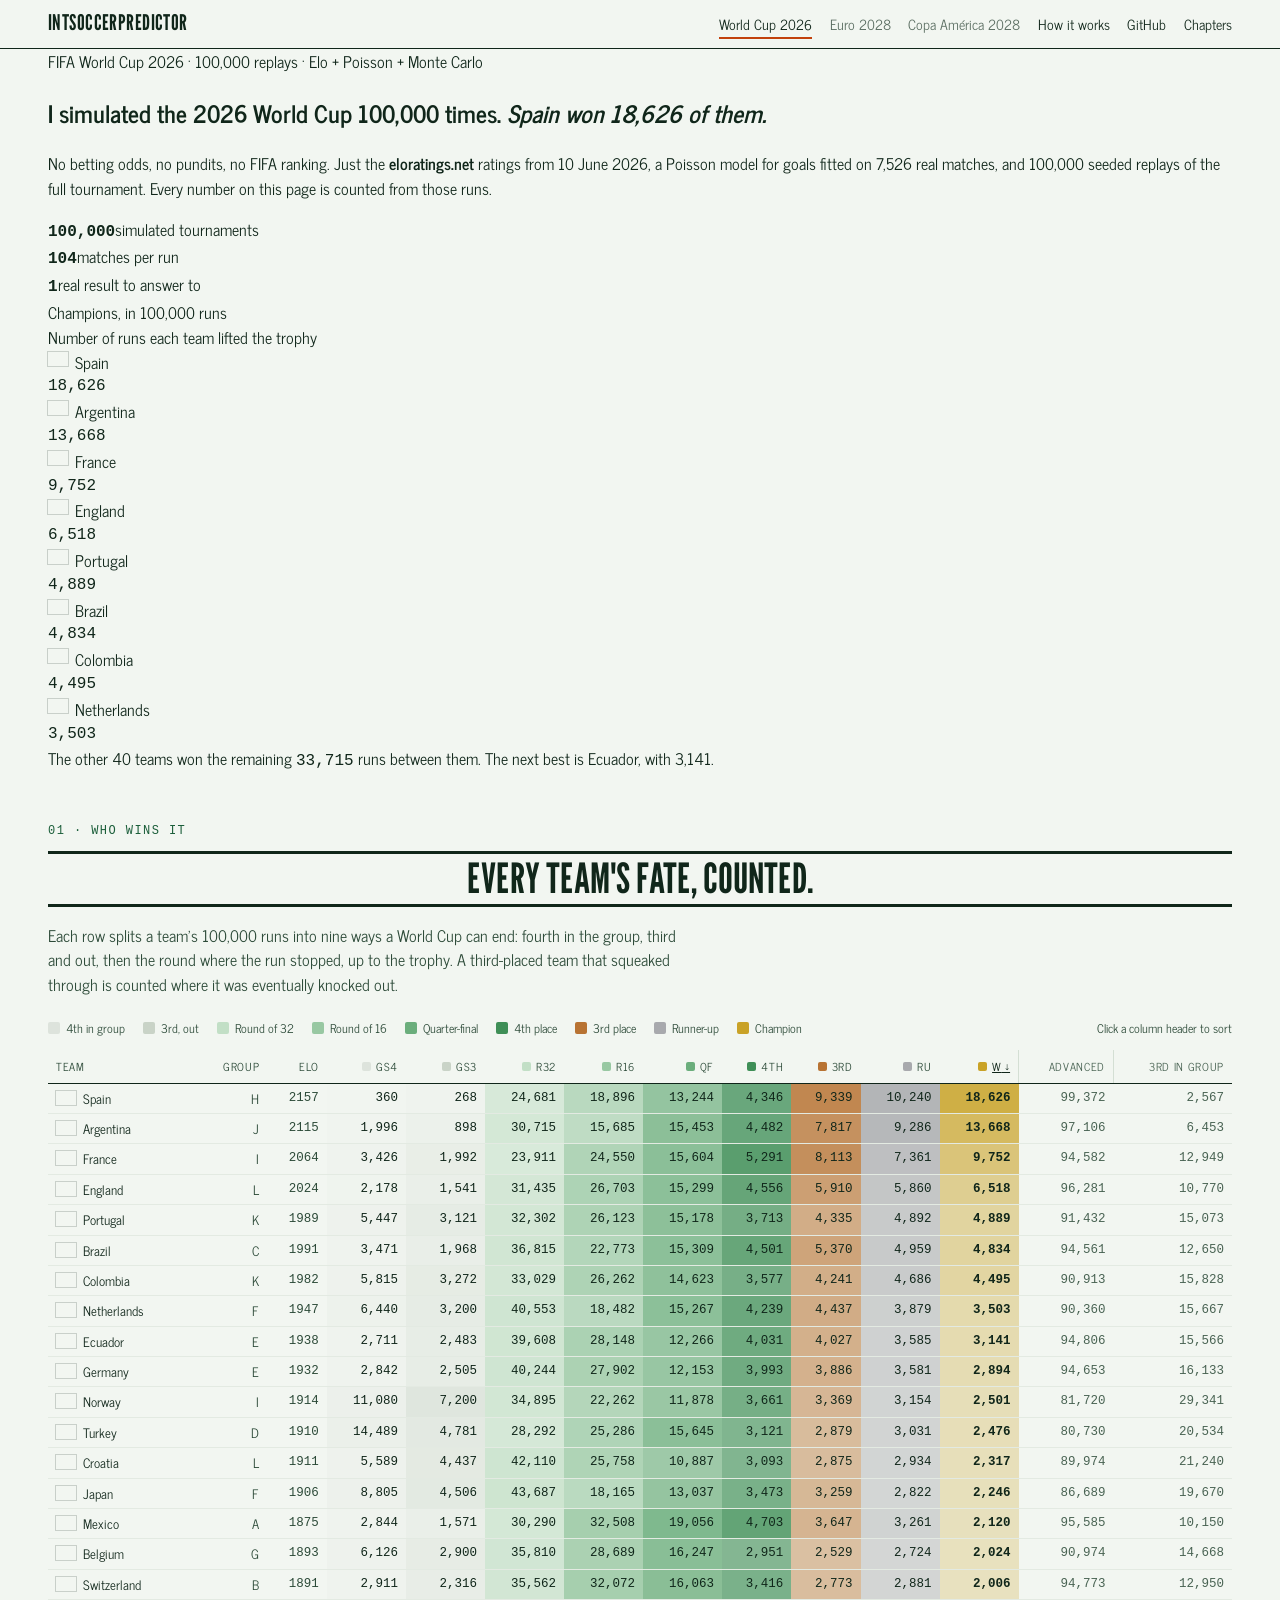
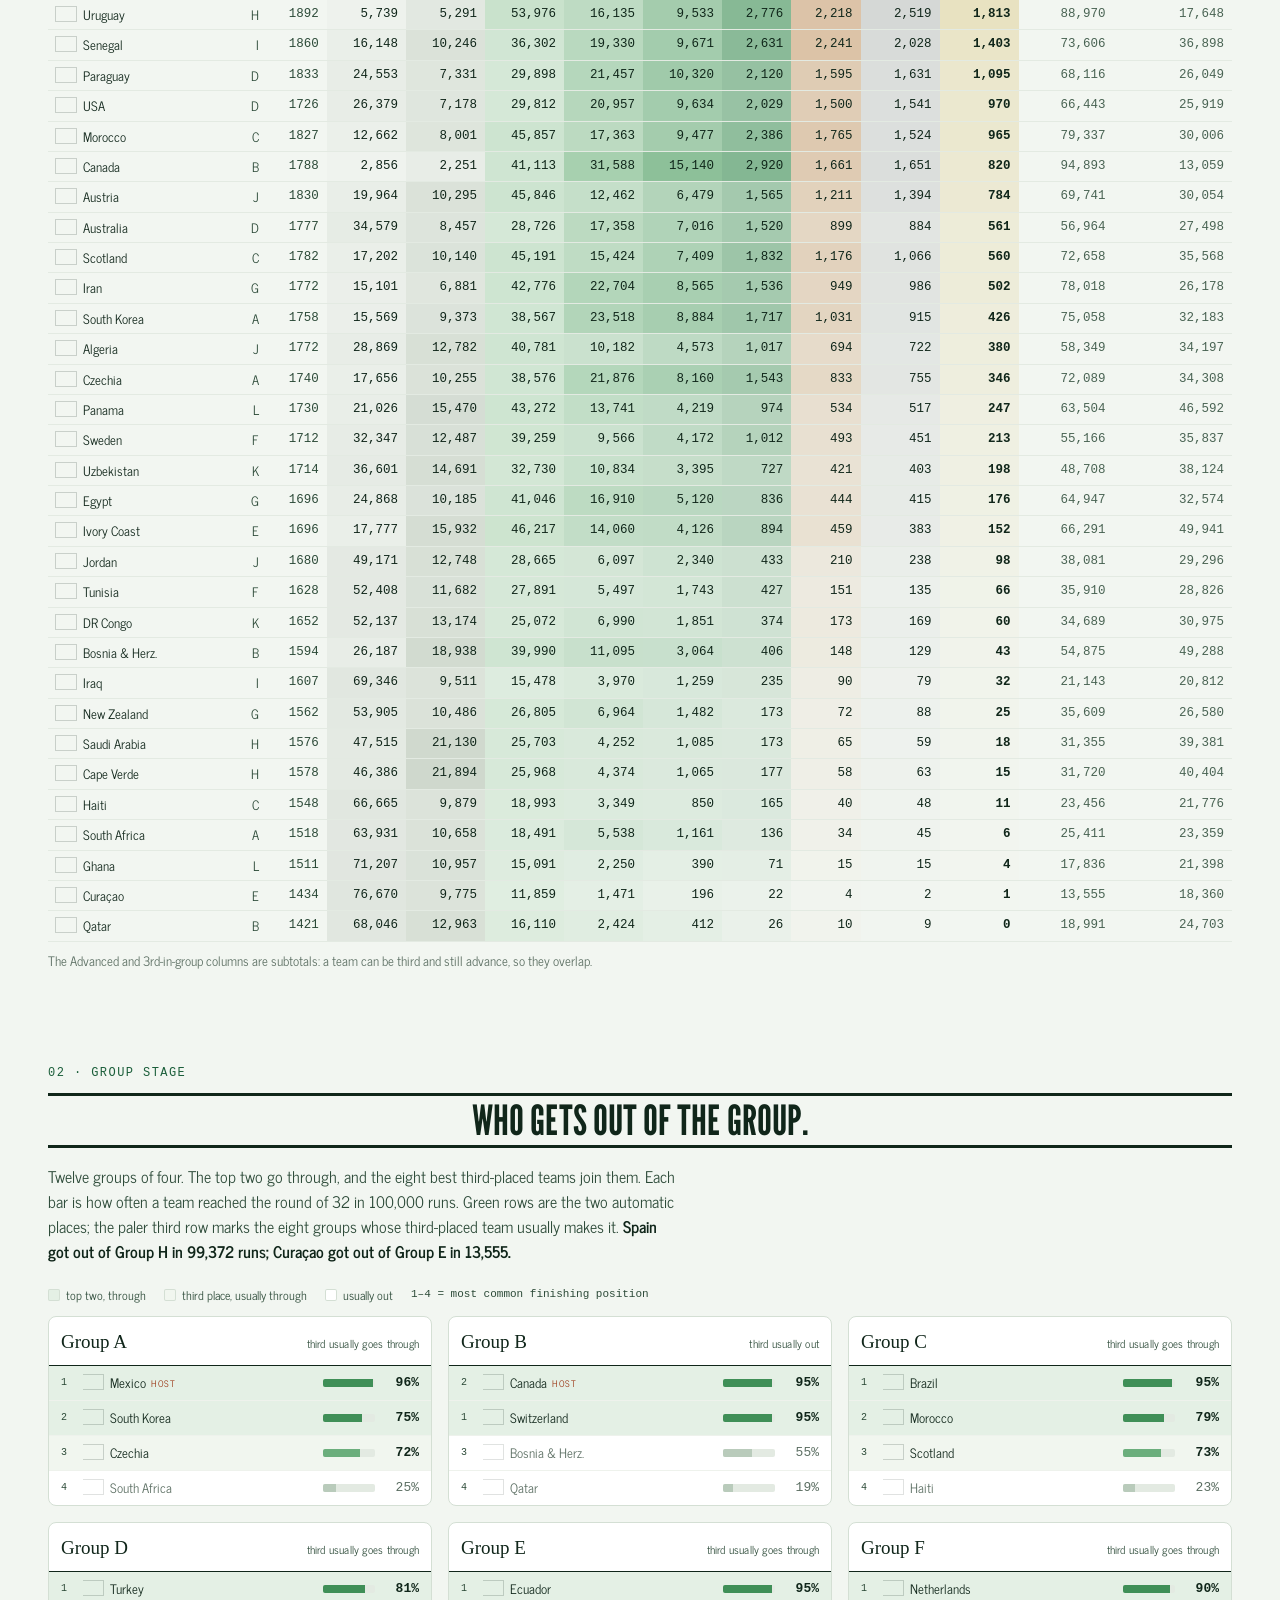
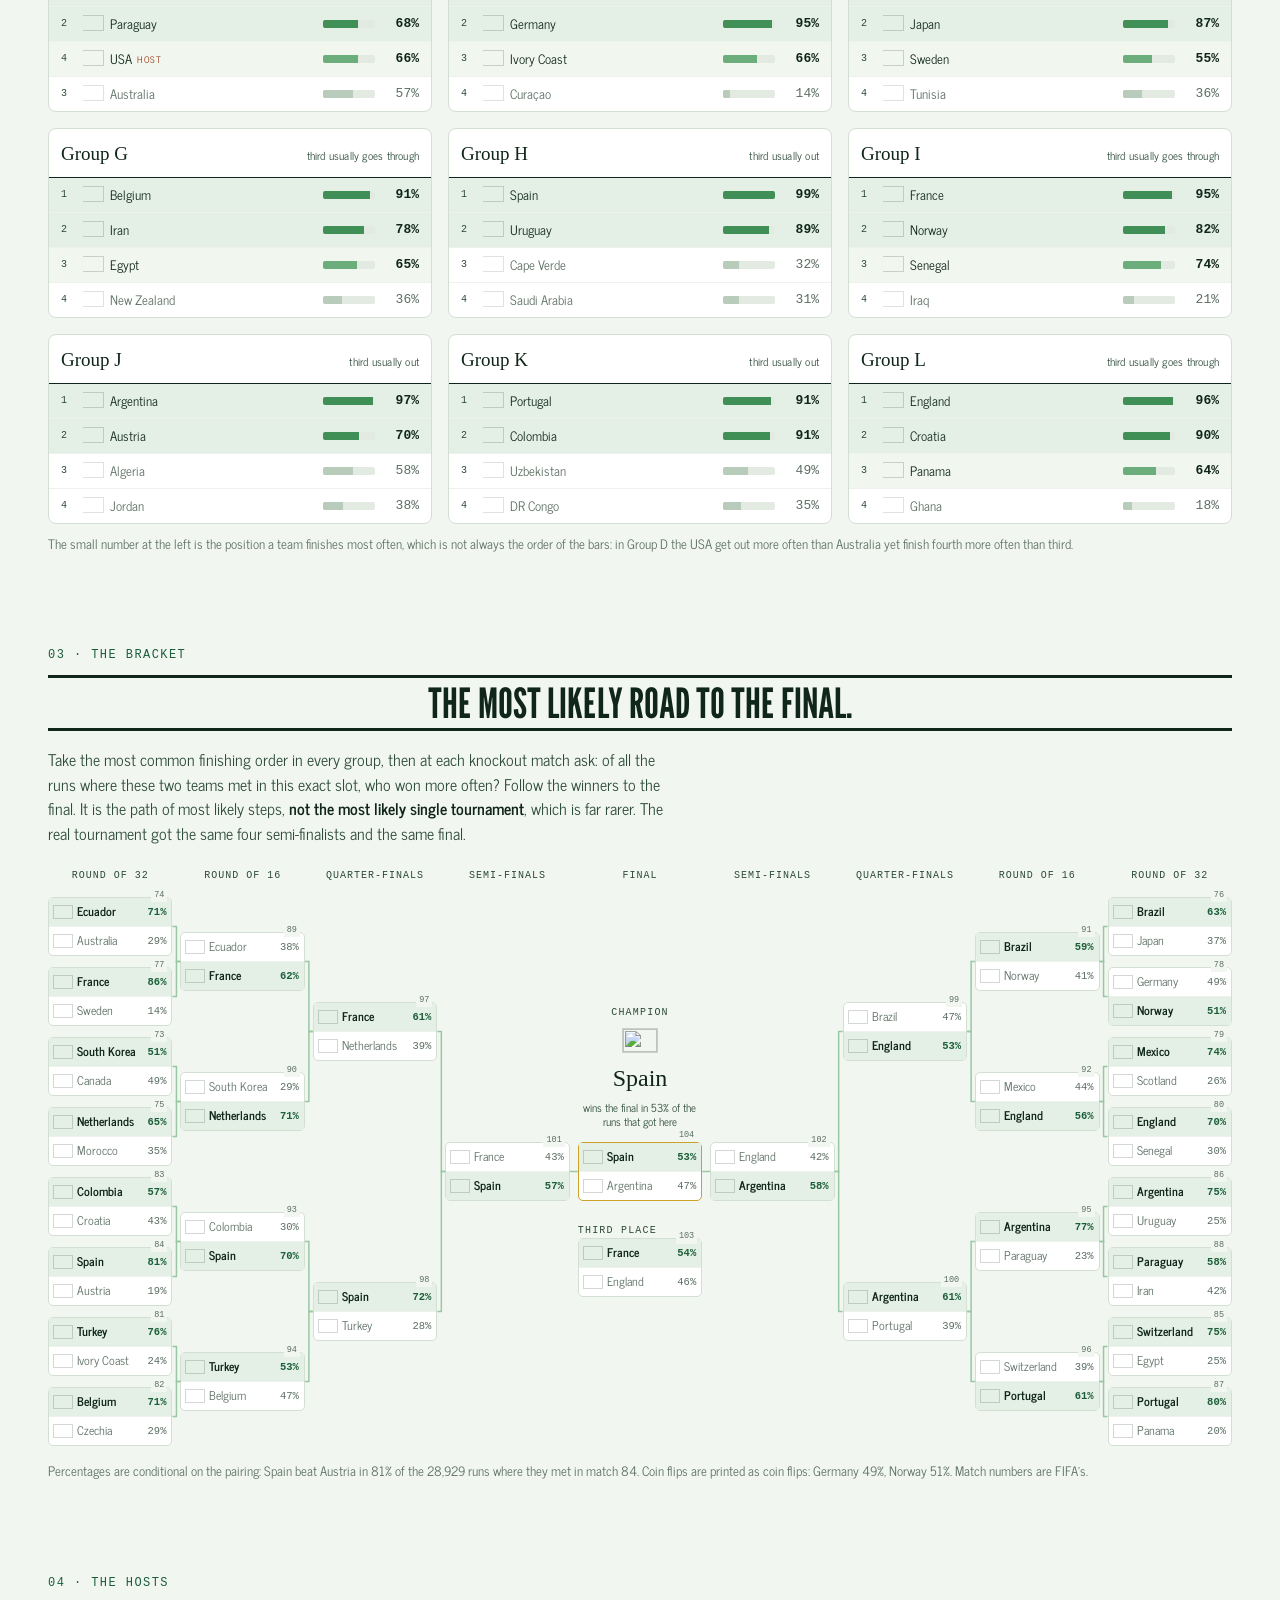
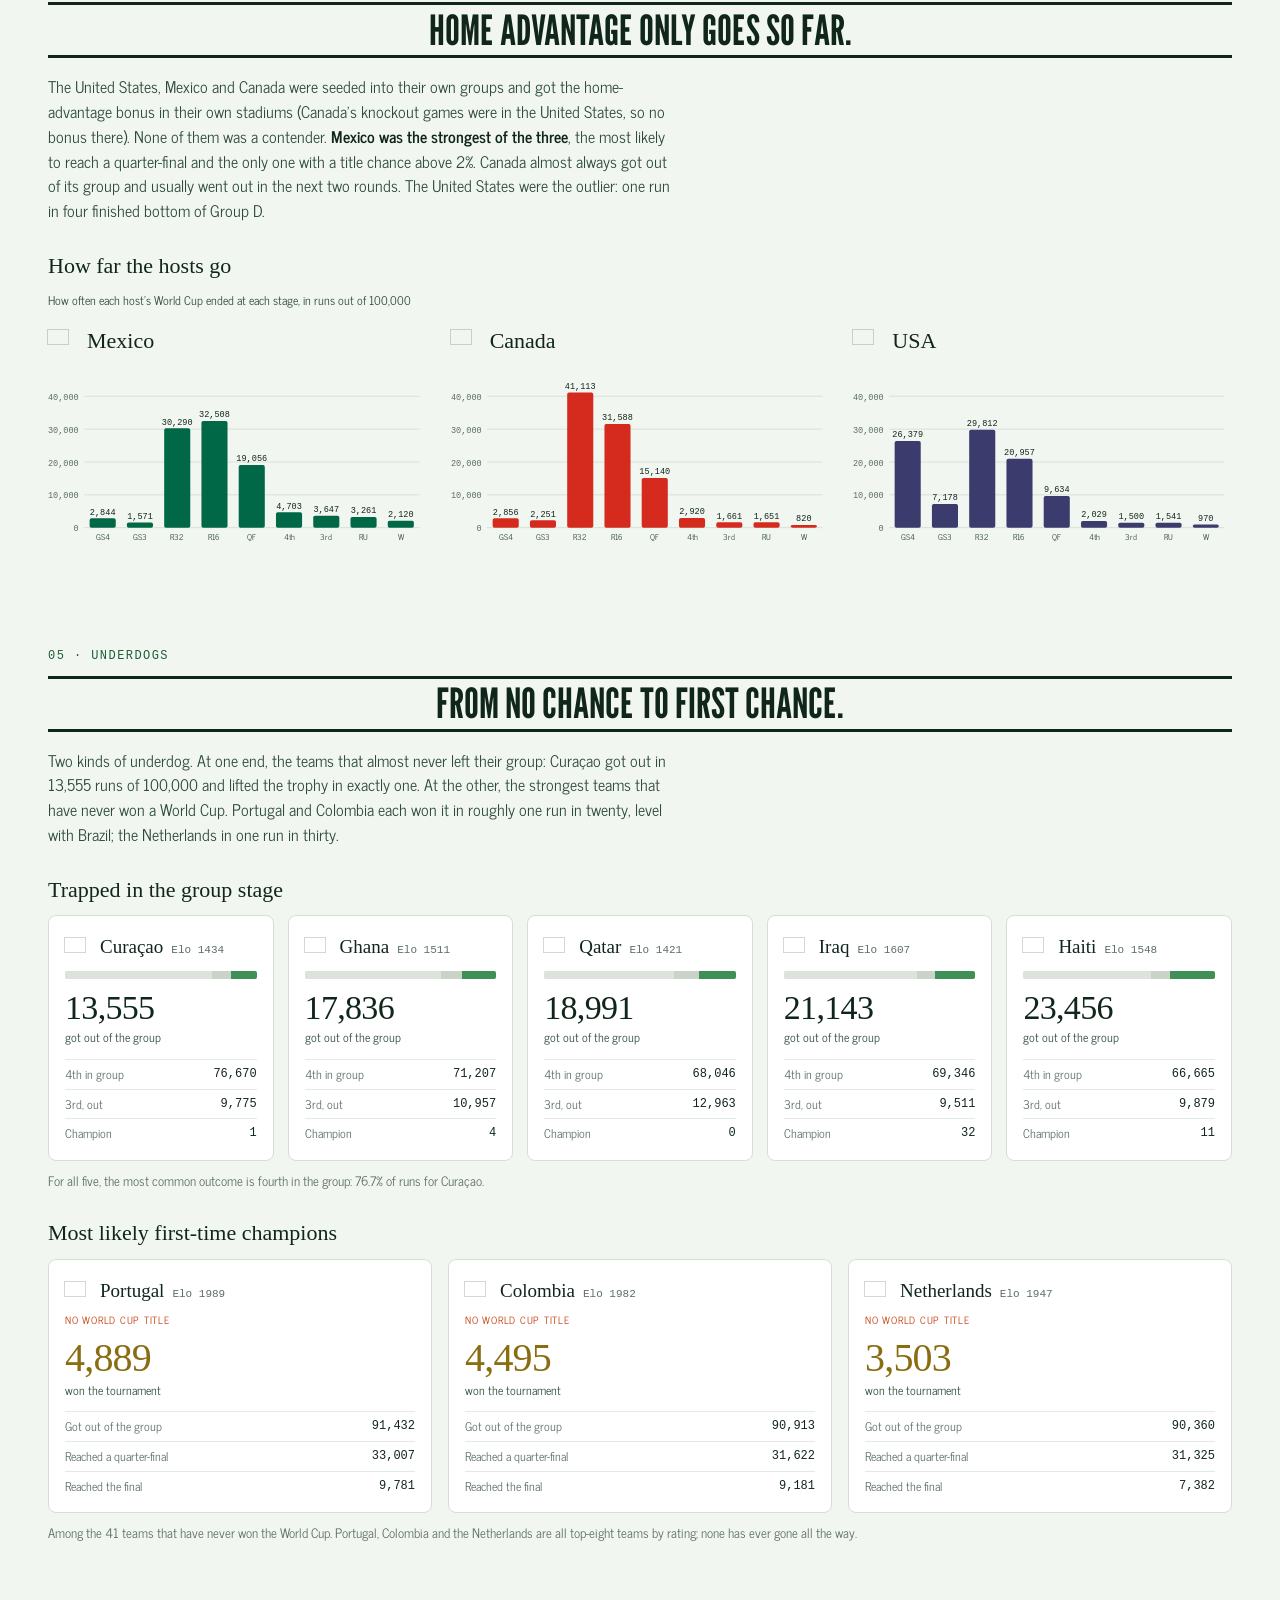
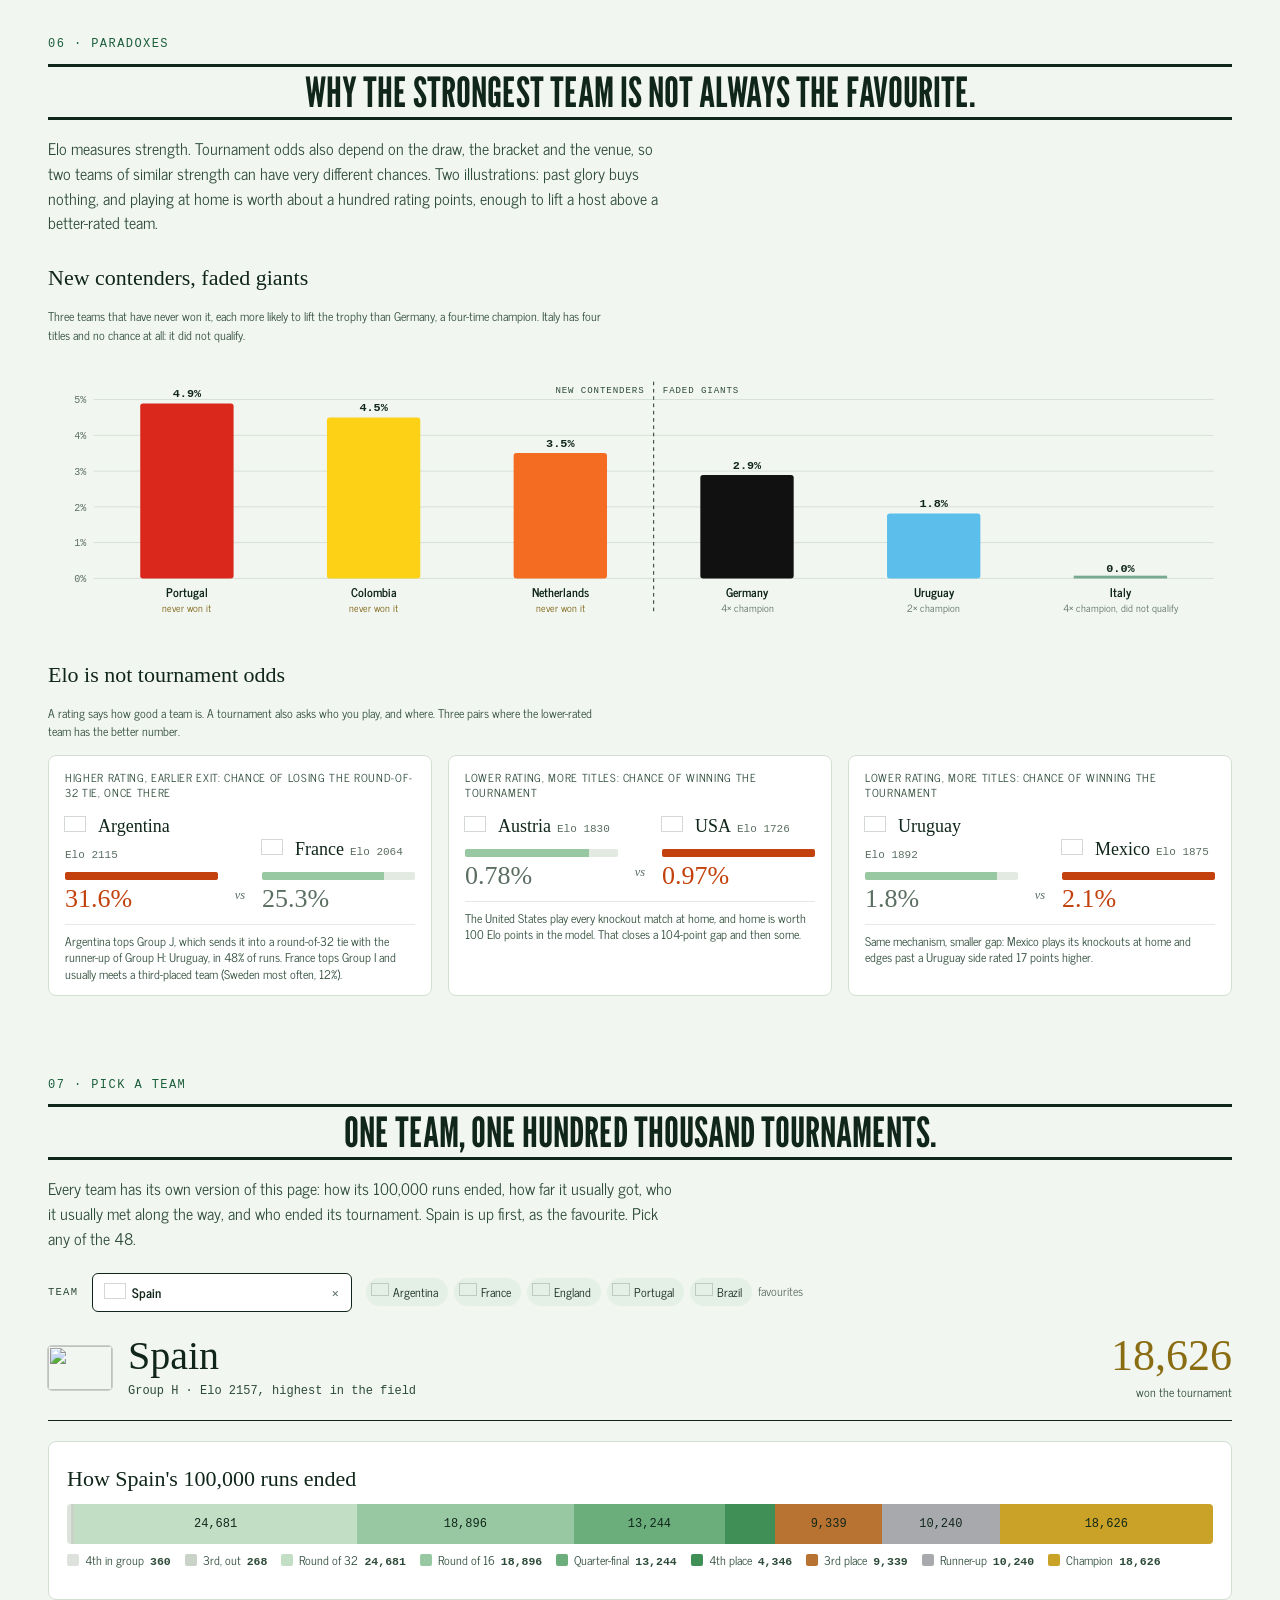
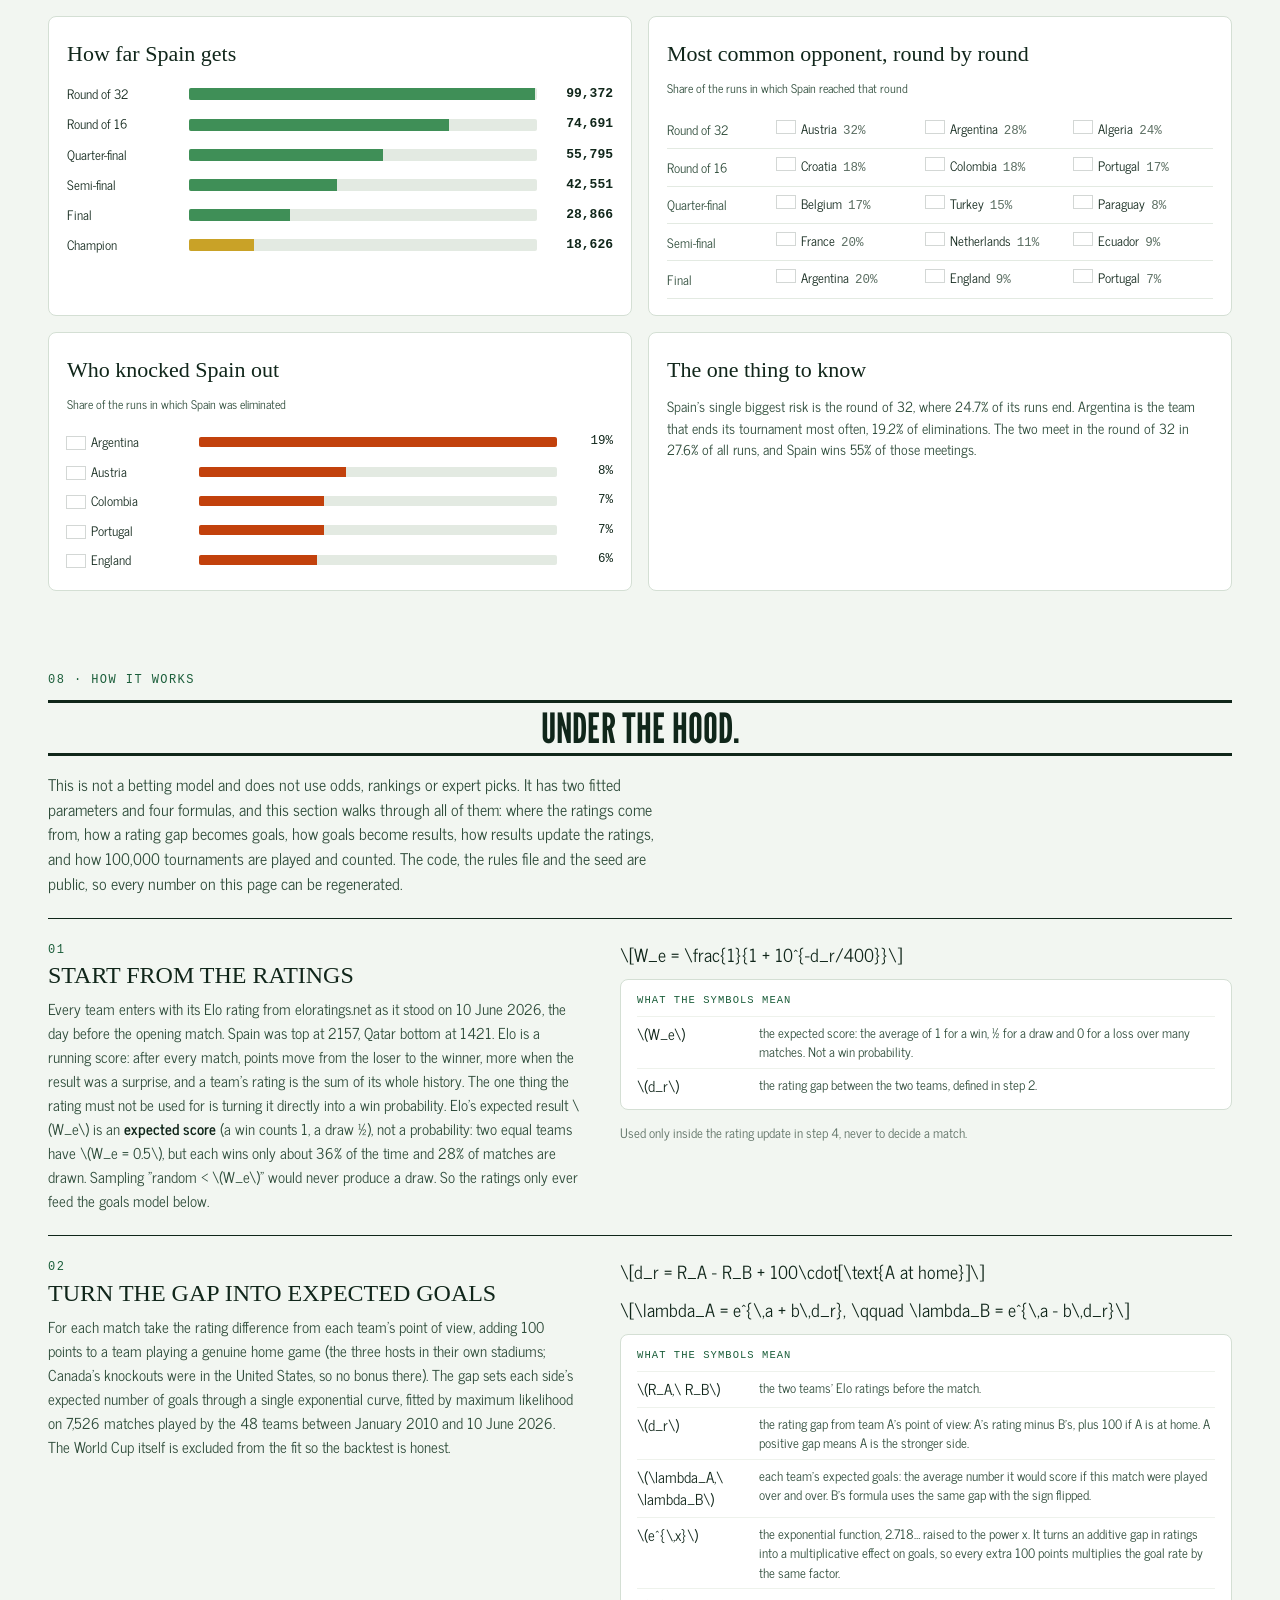
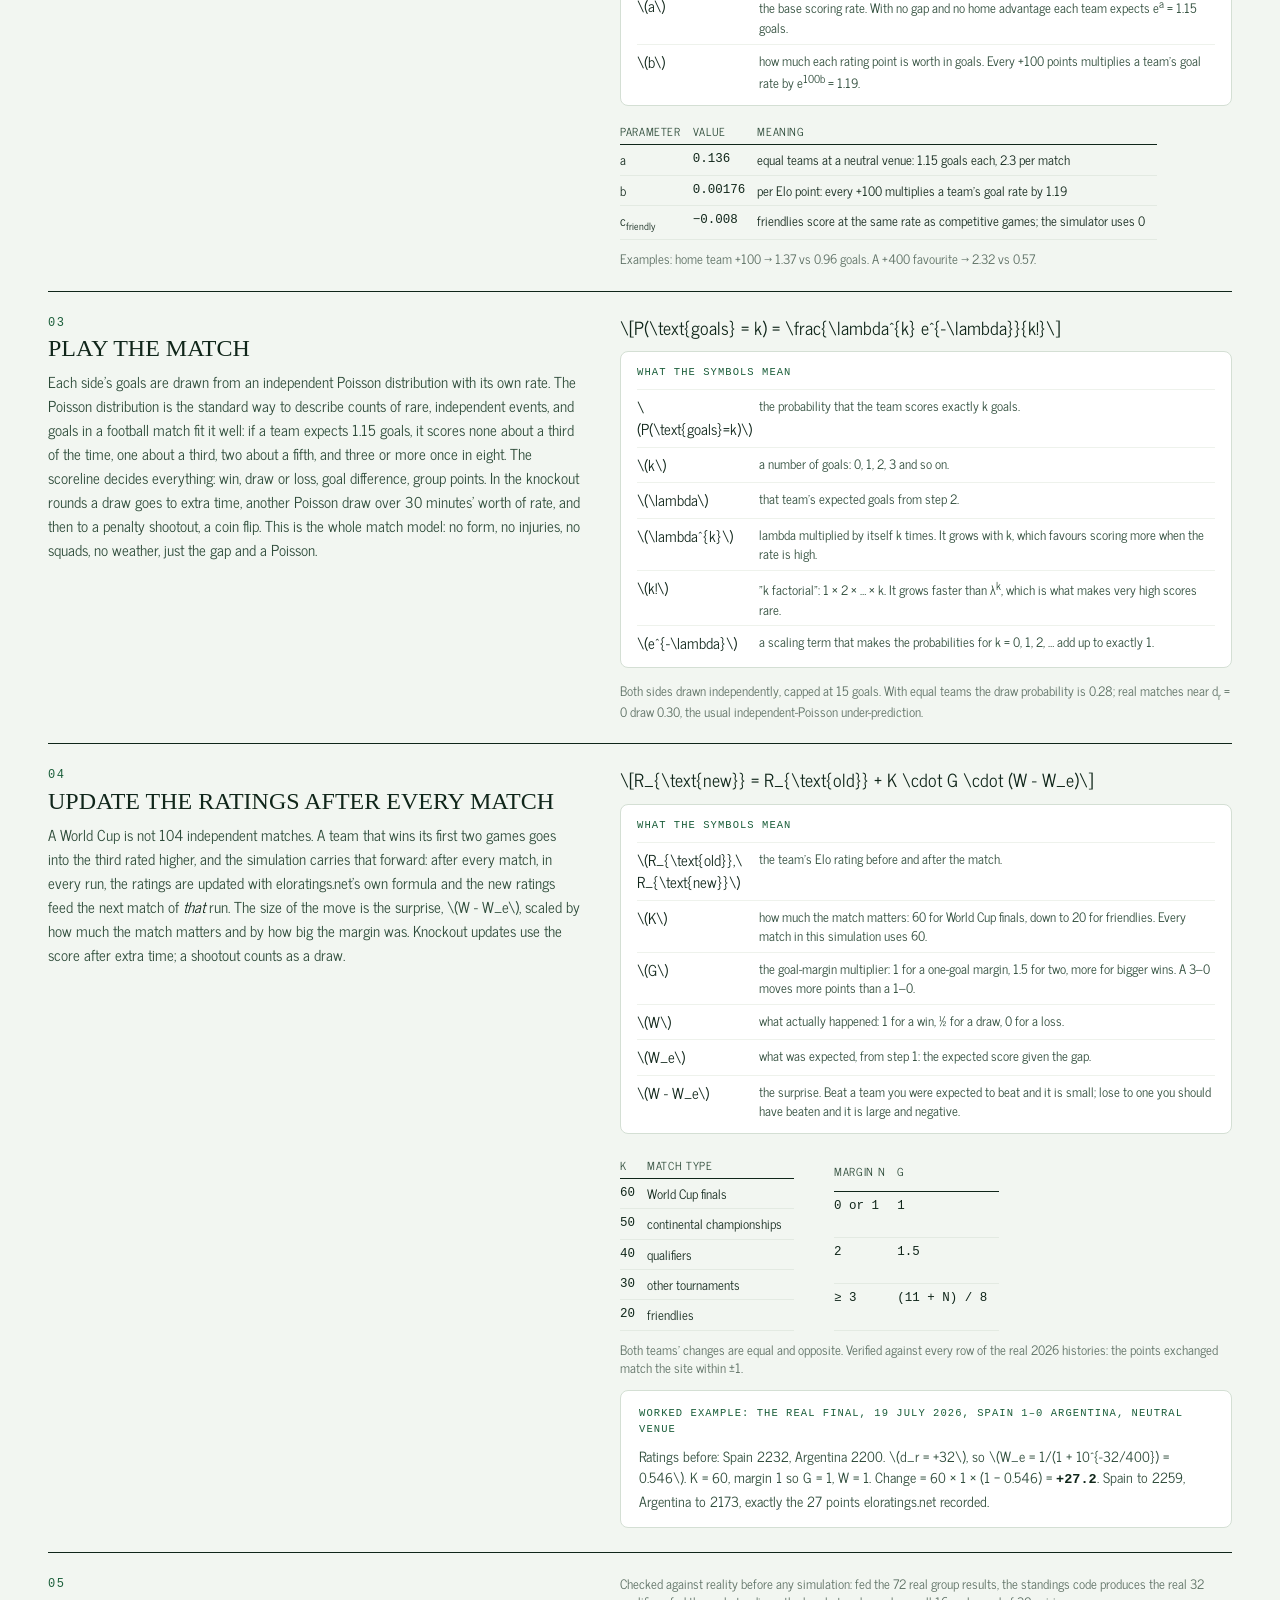
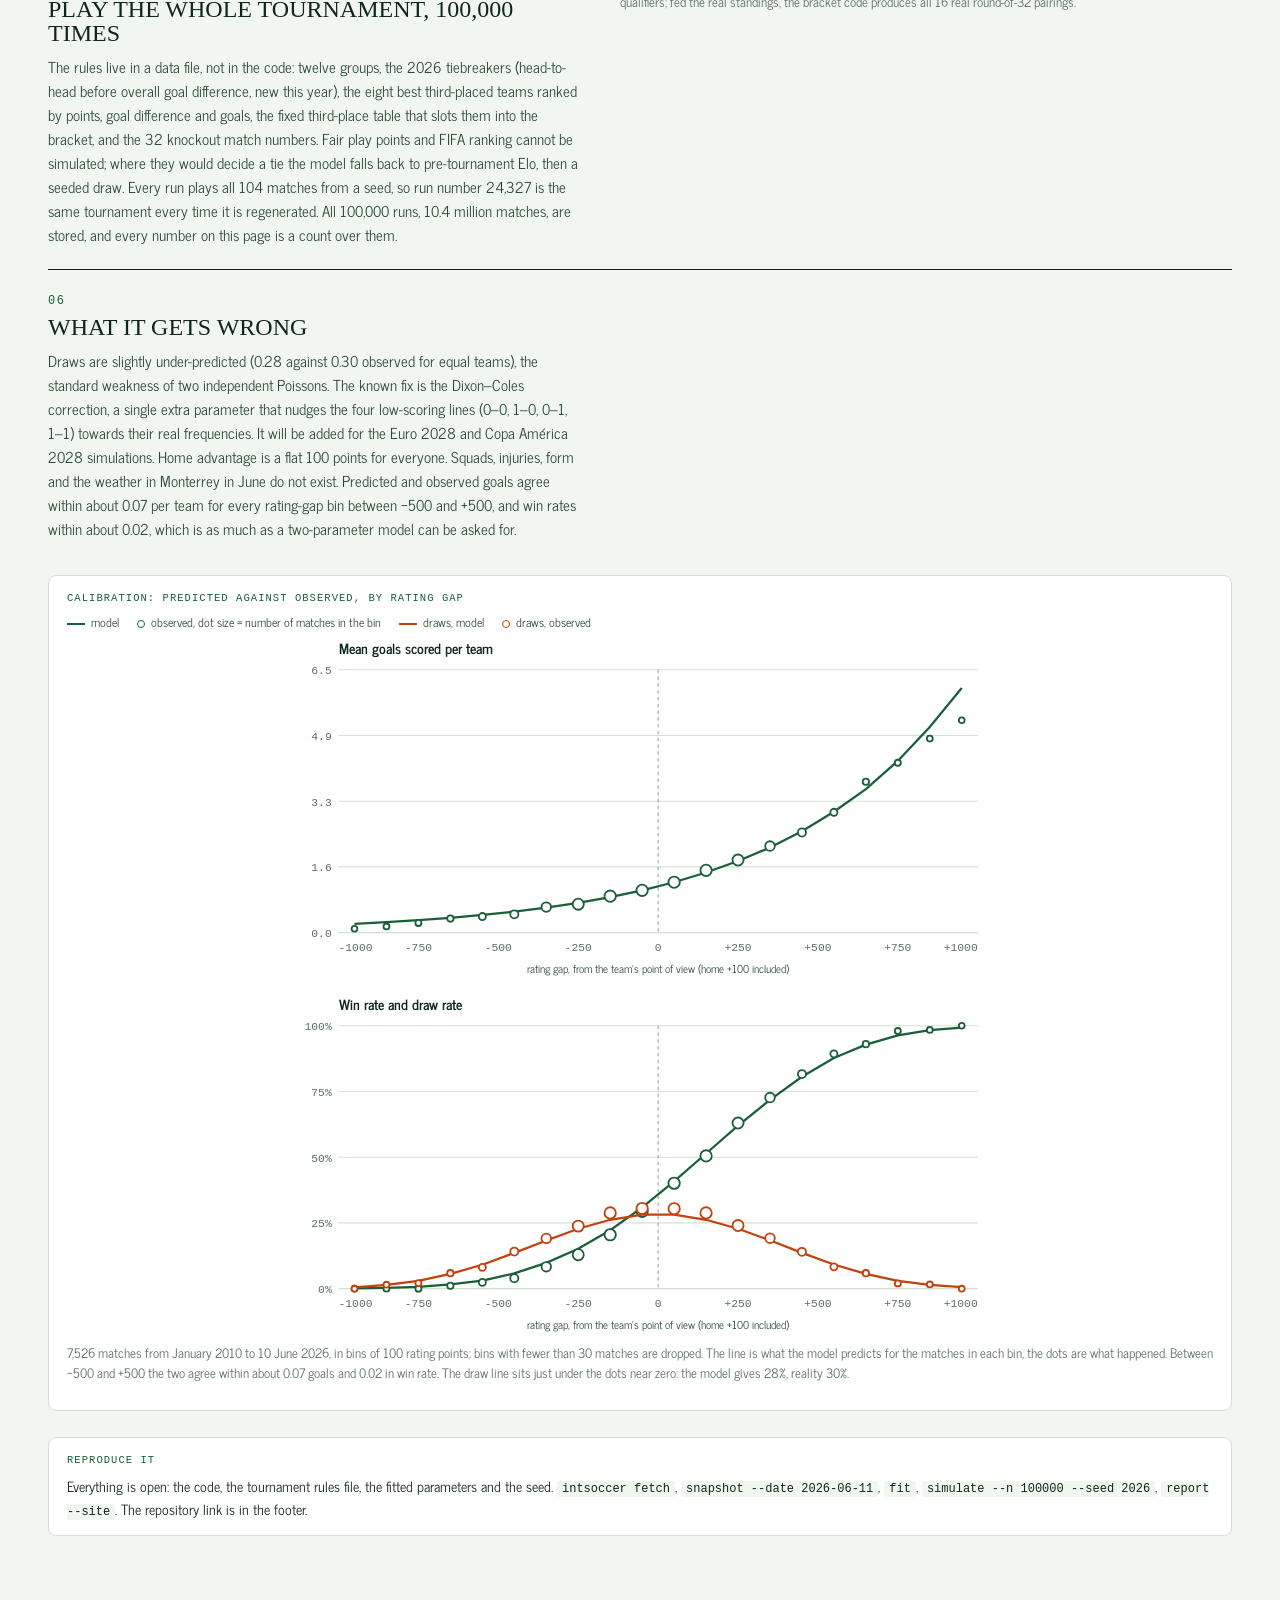
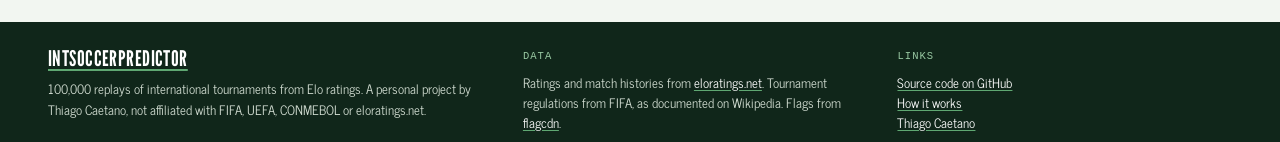
==== commit 6e5de0db: "Component 11c: tokens, faces, masthead and Chapters popover; rail removed" ====
--- a/site/index.html
+++ b/site/index.html
@@ -5,6 +5,9 @@
 <meta name="viewport" content="width=device-width, initial-scale=1">
 <title>IntSoccerPredictor · World Cup 2026, simulated 100,000 times</title>
 <meta name="description" content="The 2026 World Cup replayed 100,000 times from Elo ratings, and checked against the real tournament.">
+<link rel="preconnect" href="https://fonts.googleapis.com">
+<link rel="preconnect" href="https://fonts.gstatic.com" crossorigin>
+<link rel="stylesheet" href="https://fonts.googleapis.com/css2?family=League+Gothic&family=News+Cycle:wght@400;700&family=Old+Standard+TT:ital,wght@0,400;0,700;1,400&display=swap">
 <link rel="stylesheet" href="css/site.css">
 <link rel="icon" type="image/svg+xml" href="favicon.svg">
 <link rel="stylesheet" href="https://cdn.jsdelivr.net/npm/katex@0.16.11/dist/katex.min.css">
@@ -13,41 +16,39 @@
 </head>
 <body>
 <header class="site-header">
-  <a class="wordmark" href="index.html">Int<span>Soccer</span>Predictor</a>
+  <a class="wordmark" href="index.html">IntSoccerPredictor</a>
   <nav aria-label="Site">
     <a href="index.html" aria-current="page">World Cup 2026</a>
-    <a href="euro2028.html">Euro 2028 <span class="pill">soon</span></a>
-    <a href="copa2028.html">Copa América 2028 <span class="pill">soon</span></a>
+    <a class="soon" href="euro2028.html">Euro 2028</a>
+    <a class="soon" href="copa2028.html">Copa América 2028</a>
     <a href="#how-it-works">How it works</a>
     <a href="https://github.com/tcaetanoa-droid/IntSoccerPredictor">GitHub</a>
+    <button class="chapters-btn" type="button" popovertarget="chapters">Chapters</button>
   </nav>
 </header>
-<div class="page">
-  <nav class="rail" id="rail" aria-label="Chapters">
-    <a href="#who-wins-it"><i>01</i>Who wins it</a>
-    <a href="#group-stage"><i>02</i>Group stage</a>
-    <a href="#bracket"><i>03</i>The bracket</a>
-    <a href="#hosts"><i>04</i>The hosts</a>
-    <a href="#underdogs"><i>05</i>Underdogs</a>
-    <a href="#paradoxes"><i>06</i>Paradoxes</a>
-    <a href="#pick-a-team"><i>07</i>Pick a team</a>
-    <a href="#how-it-works"><i>08</i>How it works</a>
-  </nav>
-  <main>
-    <section id="hero"></section>
-    <section id="who-wins-it" class="chapter"></section>
-    <section id="group-stage" class="chapter"></section>
-    <section id="bracket" class="chapter"></section>
-    <section id="hosts" class="chapter"></section>
-    <section id="underdogs" class="chapter"></section>
-    <section id="paradoxes" class="chapter"></section>
-    <section id="pick-a-team" class="chapter"></section>
-    <section id="how-it-works" class="chapter"></section>
-  </main>
-</div>
-<button class="rail-toggle" type="button" aria-expanded="false" aria-controls="rail">Chapters</button>
+<nav id="chapters" popover aria-label="Chapters">
+  <a href="#who-wins-it" autofocus>Who wins it</a>
+  <a href="#group-stage">Group stage</a>
+  <a href="#bracket">The bracket</a>
+  <a href="#hosts">The hosts</a>
+  <a href="#underdogs">Underdogs</a>
+  <a href="#paradoxes">Paradoxes</a>
+  <a href="#pick-a-team">Pick a team</a>
+  <a href="#how-it-works">How it works</a>
+</nav>
+<main class="sheet">
+  <section id="hero"></section>
+  <section id="who-wins-it" class="chapter"></section>
+  <section id="group-stage" class="chapter"></section>
+  <section id="bracket" class="chapter"></section>
+  <section id="hosts" class="chapter"></section>
+  <section id="underdogs" class="chapter"></section>
+  <section id="paradoxes" class="chapter"></section>
+  <section id="pick-a-team" class="chapter"></section>
+  <section id="how-it-works" class="chapter"></section>
+</main>
 <footer class="site-footer">
-  <div><a class="wordmark" href="index.html">Int<span>Soccer</span>Predictor</a>
+  <div><a class="wordmark" href="index.html">IntSoccerPredictor</a>
     <p>100,000 replays of international tournaments from Elo ratings. A personal project by Thiago Caetano, not affiliated with FIFA, UEFA, CONMEBOL or eloratings.net.</p></div>
   <div><div class="exh">Data</div><p>Ratings and match histories from <a href="https://eloratings.net">eloratings.net</a>. Tournament regulations from FIFA, as documented on Wikipedia. Flags from <a href="https://flagcdn.com">flagcdn</a>.</p></div>
   <div><div class="exh">Links</div><p><a href="https://github.com/tcaetanoa-droid/IntSoccerPredictor">Source code on GitHub</a><br><a href="#how-it-works">How it works</a><br><a href="thiago.html">Thiago Caetano</a></p></div>
--- a/site/css/site.css
+++ b/site/css/site.css
@@ -1,120 +1,109 @@
 /* site/css/site.css */
-@import url('https://fonts.googleapis.com/css2?family=Newsreader:ital,opsz,wght@0,6..72,400;0,6..72,500;0,6..72,600;1,6..72,400;1,6..72,500&family=IBM+Plex+Sans:wght@400;500;600&family=IBM+Plex+Mono:wght@400;500&display=swap');
-
+/* The printed sheet: tokens, faces and the shell first, then the hero, the chapter pattern and
+   one block per chapter in page order. Design: PRODUCT.md, .impeccable/surfaces/, and the
+   restyle spec under docs/superpowers/specs/. */
 :root {
-  --paper: #F2F6F1; --ink: #10261A; --ink-soft: #2C4A38; --muted: #5B6E62; --faint: #8A9A90;
-  --green: #1B5E3A; --orange: #C2410C; --card: #FFFFFF; --border: #D4DFD4; --rule: #E3EAE2;
-  --gold: #C9A227; --gold-text: #8A6D12; --silver: #A8A9AD; --bronze: #B87333;
+  --paper: #F2F6F1; --ink: #10261A; --ink-soft: #2C4A38; --muted: #5B6E62; --orange: #C2410C;
+  --hair: rgba(16, 38, 26, .18);
   --f-gs4: #DDE3DC; --f-gs3: #C9D3C7; --f-r32: #C2DFC6; --f-r16: #98C8A2; --f-qf: #6BAE7C;
   --f-4th: #3F8F57; --f-3rd: #B87333; --f-ru: #A8A9AD; --f-w: #C9A227;
-  --serif: 'Newsreader', Georgia, serif; --sans: 'IBM Plex Sans', system-ui, sans-serif;
-  --mono: 'IBM Plex Mono', ui-monospace, monospace;
-  --rail-w: 190px; --gutter: 48px;
+  --display: 'League Gothic', 'Arial Narrow', sans-serif;
+  --reading: 'Old Standard TT', Georgia, serif;
+  --grid: 'News Cycle', 'Arial Narrow', sans-serif;
+  --gutter: 48px; --sheet: 1360px;
+  /* TRANSITION: tokens the not-yet-restyled chapters still read. Deleted in the closing task. */
+  --serif: var(--reading); --sans: var(--grid); --mono: ui-monospace, Menlo, monospace;
+  --green: #1B5E3A; --faint: #8A9A90; --card: #FFFFFF; --border: #D4DFD4; --rule: #E3EAE2;
+  --gold: #C9A227; --gold-text: #8A6D12; --silver: #A8A9AD; --bronze: #B87333;
 }
 * { box-sizing: border-box; }
 html { scroll-behavior: smooth; }
 @media (prefers-reduced-motion: reduce) { html { scroll-behavior: auto; } * { transition: none !important; } }
-body { margin: 0; background: var(--paper); color: var(--ink); font-family: var(--sans); font-size: 16px; line-height: 1.55; min-height: 100vh; min-height: 100dvh; display: flex; flex-direction: column; }
-a { color: var(--green); }
+body { margin: 0; background: var(--paper); color: var(--ink); font: 16px/1.55 var(--grid); }
+a { color: inherit; text-decoration: underline; text-decoration-thickness: 1px; text-underline-offset: .15em; }
 :focus-visible { outline: 2px solid var(--orange); outline-offset: 2px; }
+::selection { background: var(--ink); color: var(--paper); }
+/* Read by assistive technology, never seen: the final value of every printed count. */
+.sr { position: absolute; width: 1px; height: 1px; overflow: hidden; clip-path: inset(50%); white-space: nowrap; }
+img.flag { width: 20px; height: 14px; object-fit: cover; vertical-align: -2px; margin-right: 7px; box-shadow: 0 0 0 1px var(--hair); }
+/* Sideways-scrolling regions: focusable, so the arrow keys scroll them. */
+.scroll-x { overflow-x: auto; scrollbar-width: thin; scrollbar-color: var(--ink) transparent; }
+
+/* site masthead */
+.site-header { display: flex; justify-content: space-between; align-items: baseline; gap: .6rem 2rem; flex-wrap: wrap; padding: .75rem var(--gutter) .6rem; border-bottom: 1px solid var(--ink); font-size: .85rem; }
+.wordmark { font: 1.35rem/1 var(--display); text-transform: uppercase; letter-spacing: .02em; text-decoration: none; }
+.site-header nav { display: flex; gap: 1.1rem; flex-wrap: wrap; align-items: baseline; }
+.site-header nav a { text-decoration: none; }
+.site-header nav a[aria-current="page"] { border-bottom: 2px solid var(--orange); padding-bottom: .1rem; }
+.site-header nav .soon { color: var(--muted); }
+.chapters-btn { font: inherit; color: inherit; background: none; border: 0; padding: 0; cursor: pointer; }
+/* The chapter list: a box on paper under the masthead's right edge. Escape and light dismiss
+   come from the popover attribute; the first link takes focus on open (autofocus). */
+#chapters { position: fixed; inset: 3.4rem var(--gutter) auto auto; margin: 0; padding: .35rem .9rem .4rem; min-width: 12rem; background: var(--paper); color: var(--ink); border: 1px solid var(--ink); }
+#chapters a { display: block; padding: .3rem 0; font-size: .85rem; text-decoration: none; border-top: 1px solid var(--hair); }
+#chapters a:first-child { border-top: 0; }
+
+/* the sheet */
+.sheet { max-width: var(--sheet); margin: 0 auto; padding: 0 var(--gutter); }
+/* A chart masthead: the hero's and the placeholder pages'. */
+.mast { display: flex; justify-content: space-between; align-items: baseline; gap: .5rem 1.5rem; flex-wrap: wrap; border-bottom: 3px solid var(--ink); padding: 1rem 0 .35rem; }
+.mast .mt { font: 1.75rem/1 var(--display); text-transform: uppercase; }
+.mast .mi { font-size: .8rem; color: var(--muted); text-align: right; }
+
+/* chapter pattern: title between rules, intro in the reading face, agate tables */
+.chapter { padding: 3rem 0 2rem; }
+.chapter h2 { font: 2.6rem/.95 var(--display); font-weight: 400; text-transform: uppercase; text-align: center; margin: 0 0 1rem; padding: .35rem 0 .3rem; border-top: 3px solid var(--ink); border-bottom: 3px solid var(--ink); }
+.chapter .intro { font: 1.05rem/1.55 var(--reading); color: var(--ink-soft); max-width: 60ch; margin: 0 0 1.2rem; }
+.chapter .intro b { color: var(--ink); }
+.chapter h3 { font: 1.5rem/1 var(--display); font-weight: 400; text-transform: uppercase; margin: 1.6rem 0 .6rem; }
+.chapter .foot { font-size: .8rem; color: var(--muted); margin-top: .6rem; }
+.agate { border-collapse: collapse; width: 100%; font-size: .8rem; }
+.agate thead th { font-weight: 700; font-size: .75rem; text-transform: uppercase; letter-spacing: .06em; text-align: right; padding: .3rem .3rem .2rem; border-top: 3px solid var(--ink); border-bottom: 1px solid var(--ink); white-space: nowrap; }
+.agate thead th:first-child, .agate tbody th { text-align: left; }
+.agate tbody th { font-weight: 700; padding: .25rem .3rem; border-bottom: 1px solid var(--hair); white-space: nowrap; }
+.agate tbody th i { font-style: normal; font-weight: 400; font-size: .75rem; color: var(--muted); margin-left: .4rem; }
+.agate td { text-align: right; font-variant-numeric: tabular-nums; padding: .25rem .3rem; border-bottom: 1px solid var(--hair); }
+/* A fate cell: --fate is its column's colour, --t its printed strength (set by js/print.js). */
+.agate td[data-share] { background: color-mix(in srgb, var(--fate) calc(var(--t, 0) * 100%), transparent); }
+/* Feedback: a hovered row darkens its ink. */
+.agate tbody tr:hover th, .agate tbody tr:hover td { filter: brightness(.94); }
+
+/* phones and tablets */
+@media (max-width: 1023px) {
+  :root { --gutter: 16px; }
+  #chapters { inset: .75rem var(--gutter) auto auto; }
+  .mast .mt { font-size: 1.4rem; }
+  .mast .mi { text-align: left; }
+  .chapter h2 { font-size: 2rem; }
+}
+
+/* LEGACY PATTERN: rules the not-yet-restyled chapters and the footer still use. Each chapter's
+   task removes what it stops using; the closing task deletes the rest. */
 .n { font-family: var(--mono); font-variant-numeric: tabular-nums; }
-img.flag { width: 20px; height: 14px; object-fit: cover; border-radius: 2px; vertical-align: -2px; margin-right: 7px; box-shadow: 0 0 0 1px rgba(16,38,26,.15); }
-
-/* header */
-.site-header { display: flex; justify-content: space-between; align-items: center; padding: 16px var(--gutter); border-bottom: 1px solid var(--border); font-size: 13px; }
-.wordmark { font-family: var(--serif); font-size: 19px; font-weight: 600; letter-spacing: -.01em; color: var(--ink); text-decoration: none; }
-.wordmark span { color: var(--green); }
-.site-header nav { display: flex; gap: 22px; }
-.site-header nav a { color: var(--ink); text-decoration: none; opacity: .75; }
-.site-header nav a[aria-current="page"] { opacity: 1; font-weight: 600; border-bottom: 2px solid var(--orange); padding-bottom: 2px; }
-.pill { font-size: 9px; letter-spacing: .08em; text-transform: uppercase; margin-left: 2px; background: var(--border); padding: 2px 5px; border-radius: 3px; vertical-align: 2px; }
-
-/* layout with the rail */
-.page { display: grid; grid-template-columns: var(--rail-w) 1fr; gap: 28px; padding: 0 var(--gutter); flex: 1 0 auto; }
-.rail { position: sticky; top: 24px; align-self: start; font-size: 12.5px; display: flex; flex-direction: column; gap: 8px; border-left: 1px solid var(--border); padding-left: 12px; margin-top: 44px; }
-.rail a { color: var(--ink-soft); text-decoration: none; }
-.rail a i { font-style: normal; font-family: var(--mono); font-size: 10px; color: var(--green); margin-right: 7px; }
-.rail a.on { font-weight: 600; color: var(--green); }
-.rail-toggle { display: none; }
-main { min-width: 0; }
-/* Sideways-scrolling regions (chapters 1, 3, 6 and 8): focusable, so the arrow keys scroll them. */
-.scroll-x { overflow-x: auto; }
-
-/* chapter header pattern */
-.chapter { padding: 44px 0 30px; border-top: 1px solid var(--border); }
 .chapter .num { font-family: var(--mono); font-size: 12px; letter-spacing: .12em; text-transform: uppercase; color: var(--green); margin-bottom: 10px; }
-.chapter h2 { font-family: var(--serif); font-weight: 500; font-size: 38px; line-height: 1.05; letter-spacing: -.02em; margin: 0 0 12px; }
-.chapter h2 em { font-style: italic; color: var(--orange); }
 .chapter .lede { font-size: 16px; line-height: 1.55; max-width: 70ch; color: var(--ink-soft); margin: 0 0 22px; }
 .chapter .lede b { color: var(--ink); }
 .chapter .sh { font-family: var(--serif); font-size: 22px; font-weight: 500; margin: 26px 0 8px; }
 .chapter .cst { font-size: 12px; color: var(--ink-soft); margin-bottom: 14px; max-width: 80ch; }
-.chapter .foot { font-size: 12px; color: var(--ink-soft); margin-top: 14px; }
 .legend { display: flex; gap: 18px; font-size: 12px; color: var(--ink-soft); margin: 0 0 12px; flex-wrap: wrap; }
 .legend i { display: inline-block; width: 12px; height: 12px; border-radius: 2px; vertical-align: -1px; margin-right: 6px; }
 .card { background: var(--card); border: 1px solid var(--border); border-radius: 8px; }
-/* Three equal cards in a row: chapters 5 and 6, each with its own stacking width. */
 .row3 { display: grid; grid-template-columns: repeat(3, 1fr); gap: 16px; }
 .exh { font-size: 10.5px; letter-spacing: .1em; text-transform: uppercase; color: var(--green); font-family: var(--mono); margin-bottom: 8px; }
 .kv { display: grid; grid-template-columns: 90px 1fr; gap: 14px; padding: 8px 0; border-top: 1px solid var(--rule); font-size: 13px; }
 .kv:first-child { border-top: 0; }
 .kv span { color: var(--muted); }
 .kv b { font-weight: 500; }
-/* SVG charts (js/svg.js, chapters 4 and 6). Geometry is in the JS; every colour that is a spec
-   token lives here, so only a team's own colour is written into the SVG. */
 .chart { display: block; }
 .chart .grid { stroke: var(--border); }
 .chart .tick { fill: var(--muted); }
 .chart .val { fill: var(--ink); }
 .chart .lab { fill: var(--ink-soft); }
-
-/* footer */
 .site-footer { margin-top: 40px; padding: 26px var(--gutter); background: var(--ink); color: var(--border); font-size: 13px; line-height: 1.55; display: grid; grid-template-columns: 1.3fr 1fr 1fr; gap: 40px; }
-.site-footer .wordmark { color: #fff; } .site-footer .wordmark span { color: #98C8A2; }
+.site-footer .wordmark { color: #fff; }
 .site-footer a { color: #fff; text-decoration: underline; text-decoration-color: #5FA872; }
 .site-footer p { margin: 8px 0 0; } .site-footer .exh { color: #98C8A2; }
-
-/* phones and tablets */
-@media (max-width: 1023px) {
-  :root { --gutter: 16px; }
-  .page { grid-template-columns: 1fr; }
-  .rail { display: none; }
-  .rail.open { display: flex; position: fixed; inset: auto 16px 62px auto; background: var(--card); border: 1px solid var(--border); border-radius: 8px; padding: 14px 16px; z-index: 5; margin: 0; }
-  .rail-toggle { display: block; position: fixed; right: 16px; bottom: 16px; z-index: 6; background: var(--ink); color: #fff; border: 0; border-radius: 20px; padding: 8px 14px; font: 500 12px var(--sans); cursor: pointer; }
-  .site-header { flex-wrap: wrap; gap: 10px; } .site-header nav { flex-wrap: wrap; gap: 12px; }
-  .site-footer { grid-template-columns: 1fr; gap: 20px; }
-  .chapter h2 { font-size: 30px; }
-}
-
-/* hero */
-#hero { padding: 44px 0 36px; }
-#hero .hero-split { display: grid; grid-template-columns: 1.1fr 1fr; gap: 56px; align-items: start; }
-#hero .kicker { font-family: var(--mono); font-size: 12px; letter-spacing: .12em; text-transform: uppercase; color: var(--green); margin-bottom: 18px; }
-#hero h1 { font-family: var(--serif); font-weight: 500; font-size: 52px; line-height: 1.04; letter-spacing: -.02em; margin: 0 0 20px; }
-#hero h1 em { font-style: italic; color: var(--orange); }
-#hero .lede { font-size: 17px; line-height: 1.55; margin: 0 0 30px; color: var(--ink-soft); }
-#hero .lede b { color: var(--ink); font-weight: 600; }
-#hero .strip { display: flex; border-top: 1px solid var(--ink); border-bottom: 1px solid var(--border); }
-#hero .strip > div { flex: 1; padding: 16px 18px 14px 0; border-right: 1px solid var(--border); margin-right: 18px; }
-#hero .strip > div:last-child { border-right: 0; margin-right: 0; }
-#hero .strip b { display: block; font-family: var(--serif); font-weight: 500; font-size: 32px; letter-spacing: -.02em; line-height: 1; margin-bottom: 8px; }
-#hero .strip span { font-size: 13px; color: var(--ink-soft); line-height: 1.35; display: block; }
-#hero .bars { font-size: 13px; }
-#hero .bars .t { font-family: var(--serif); font-size: 20px; font-weight: 500; letter-spacing: -.01em; margin-bottom: 4px; }
-#hero .bars .st { font-size: 12px; color: var(--ink-soft); margin-bottom: 14px; }
-#hero .bar { display: grid; grid-template-columns: 118px 1fr 92px; align-items: center; gap: 10px; margin-bottom: 8px; }
-#hero .bar img { width: 22px; height: 15px; object-fit: cover; border-radius: 2px; vertical-align: -3px; margin-right: 8px; box-shadow: 0 0 0 1px rgba(16,38,26,.15); }
-#hero .bar .track { height: 18px; background: var(--rule); border-radius: 2px; overflow: hidden; }
-#hero .bar .fill { height: 100%; border-radius: 2px; box-shadow: inset 0 0 0 1px rgba(16,38,26,.12); }
-#hero .bar .v { text-align: right; white-space: nowrap; }
-#hero .others { font-size: 12px; color: var(--ink-soft); margin-top: 10px; padding-top: 8px; border-top: 1px solid var(--border); }
-#hero .chapters { display: flex; margin-top: 28px; font-size: 12.5px; border-top: 1px solid var(--border); padding-top: 12px; flex-wrap: wrap; }
-#hero .chapters a { color: var(--ink); text-decoration: none; margin-right: 22px; opacity: .8; }
-#hero .chapters a i { font-style: normal; font-family: var(--mono); font-size: 11px; color: var(--green); margin-right: 6px; }
-@media (max-width: 1023px) {
-  #hero .hero-split { grid-template-columns: 1fr; }
-  #hero h1 { font-size: 34px; }
-}
+@media (max-width: 1023px) { .site-footer { grid-template-columns: 1fr; gap: 20px; } }
 
 /* chapter 1: the fate table */
 #who-wins-it table { border-collapse: collapse; width: 100%; min-width: 980px; font-size: 12.5px; }
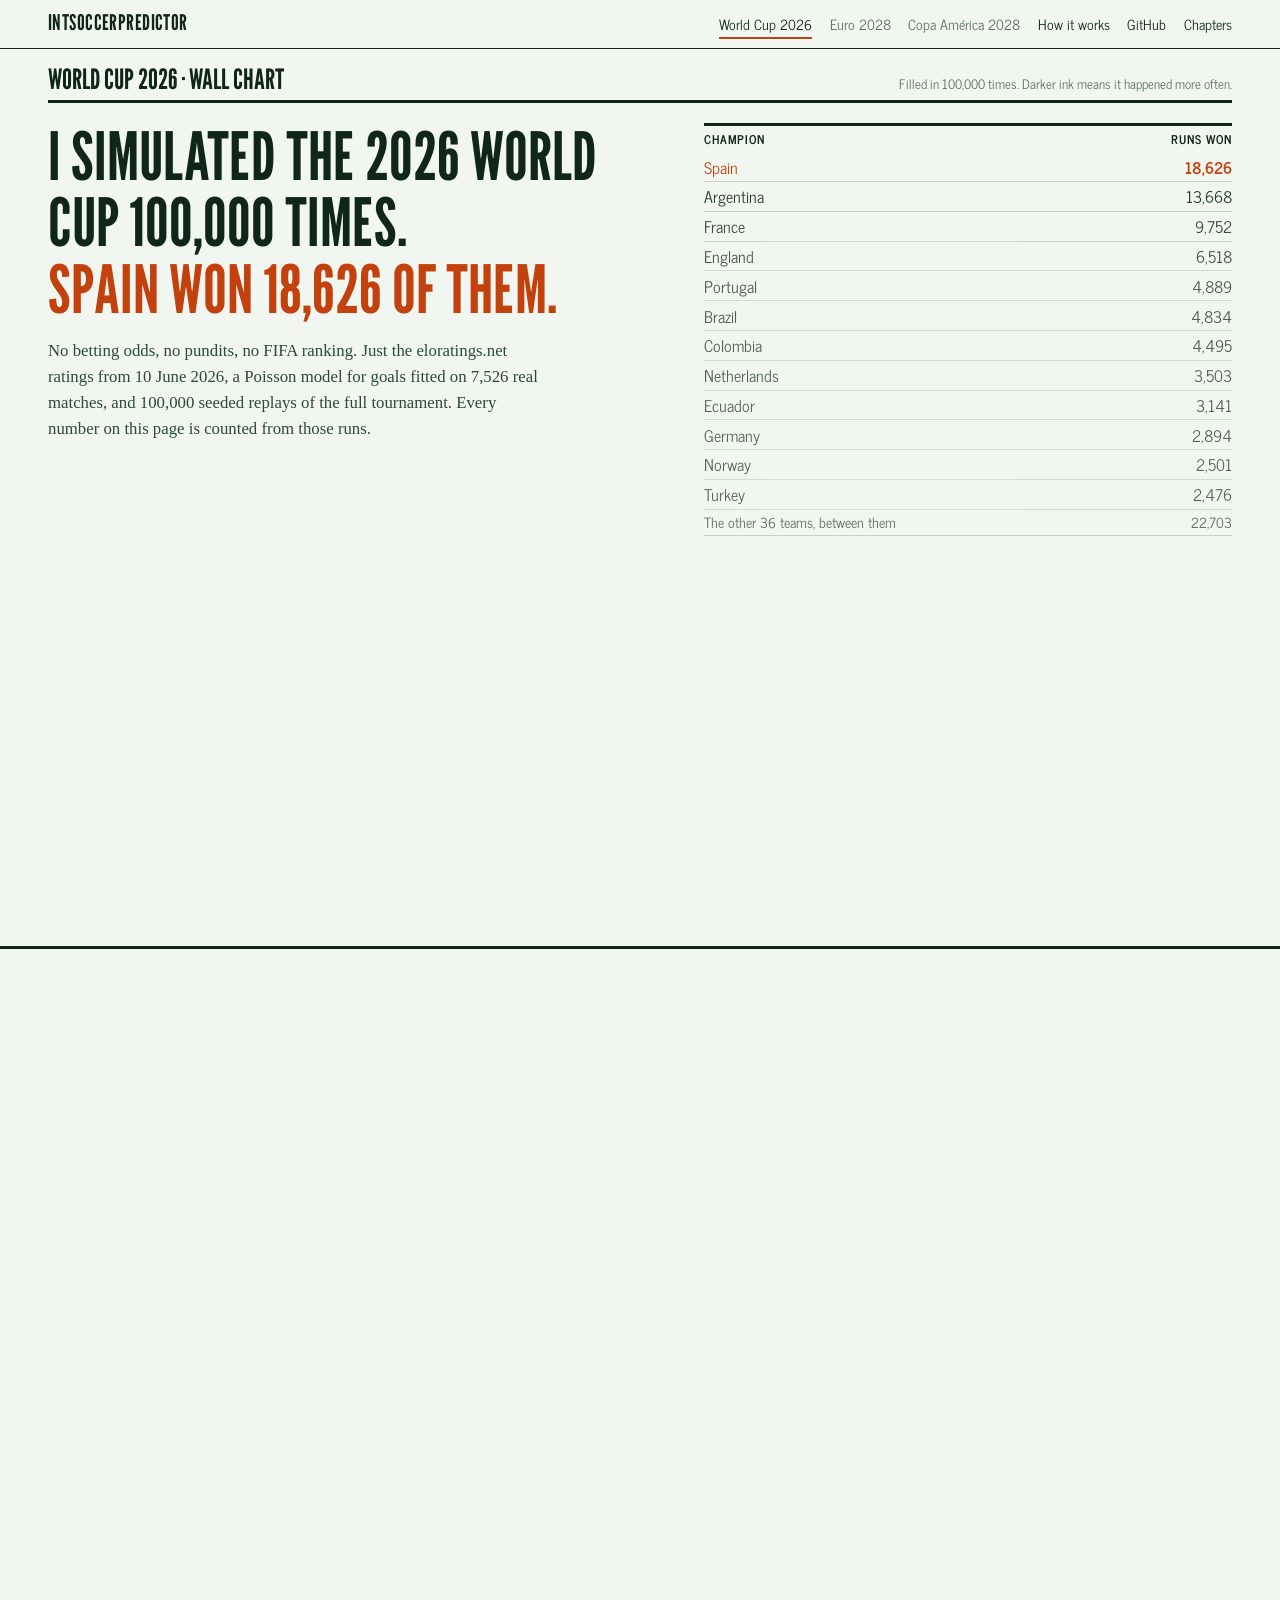
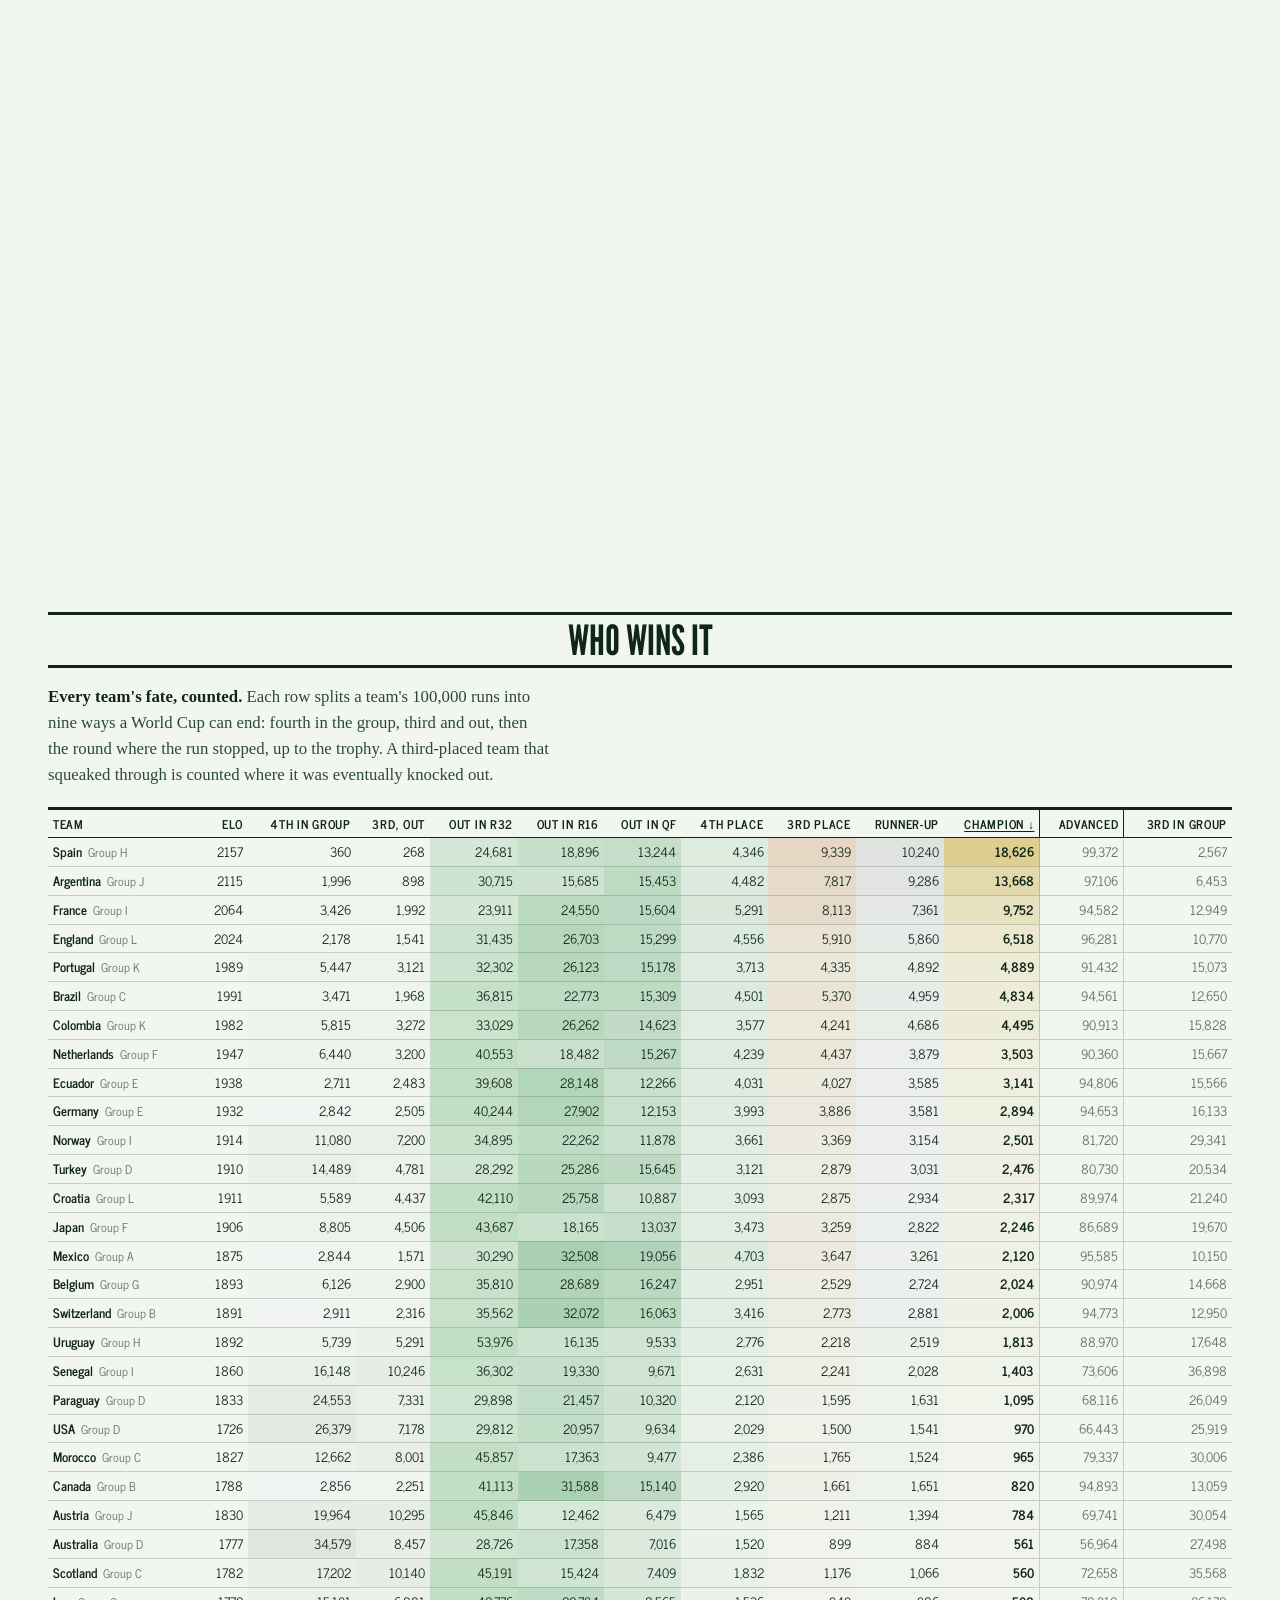
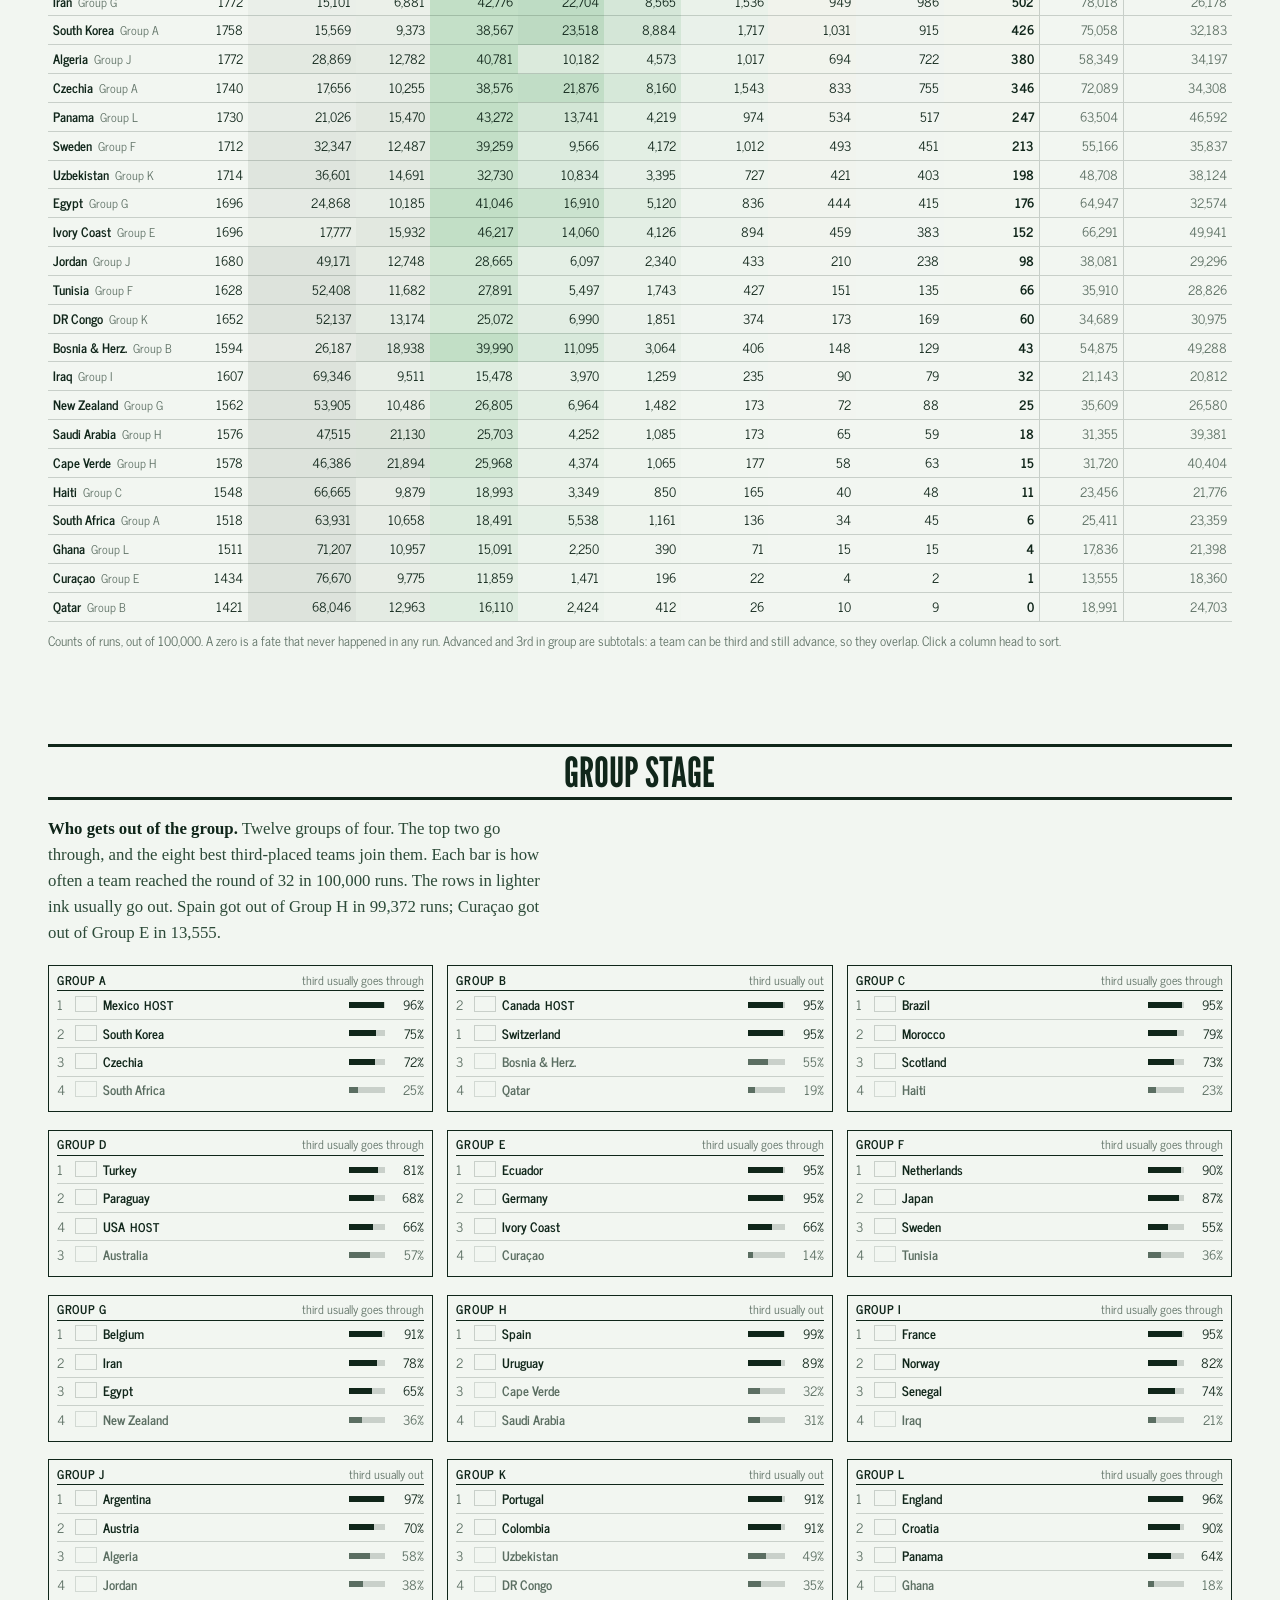
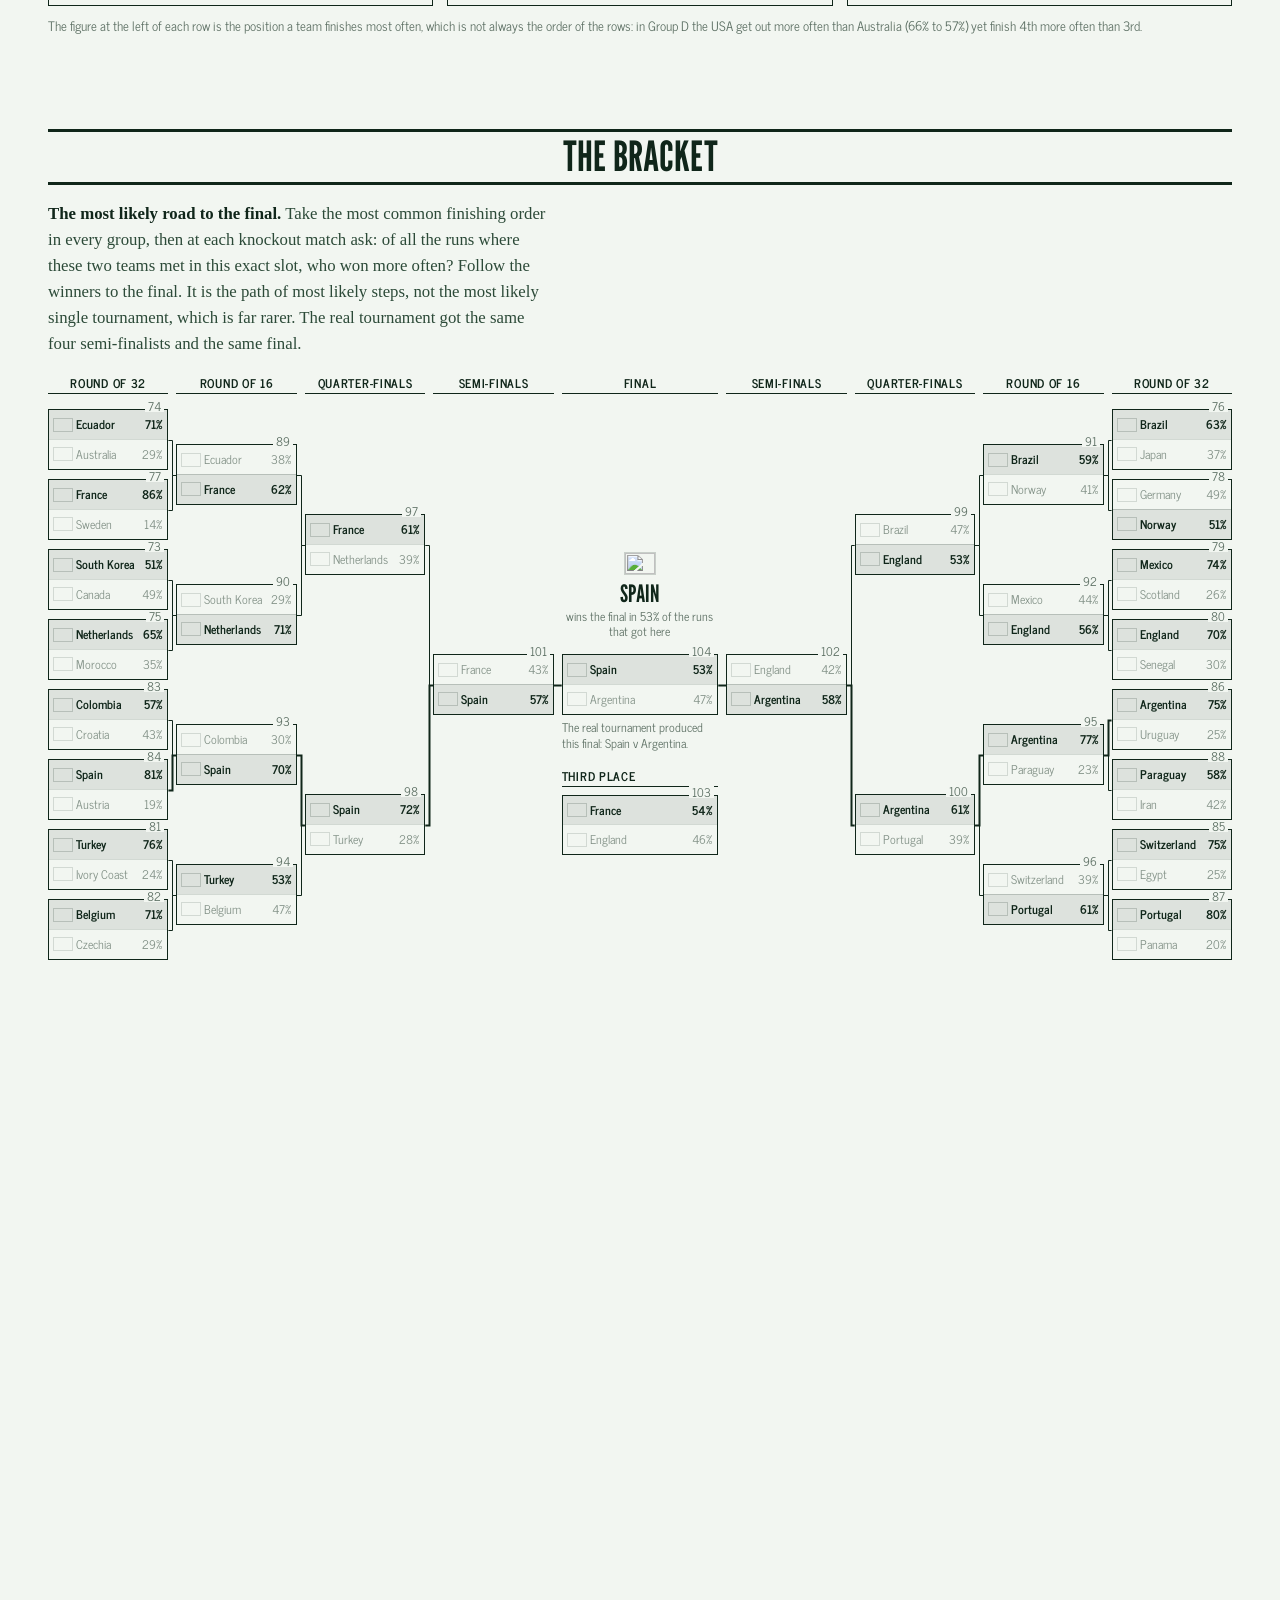
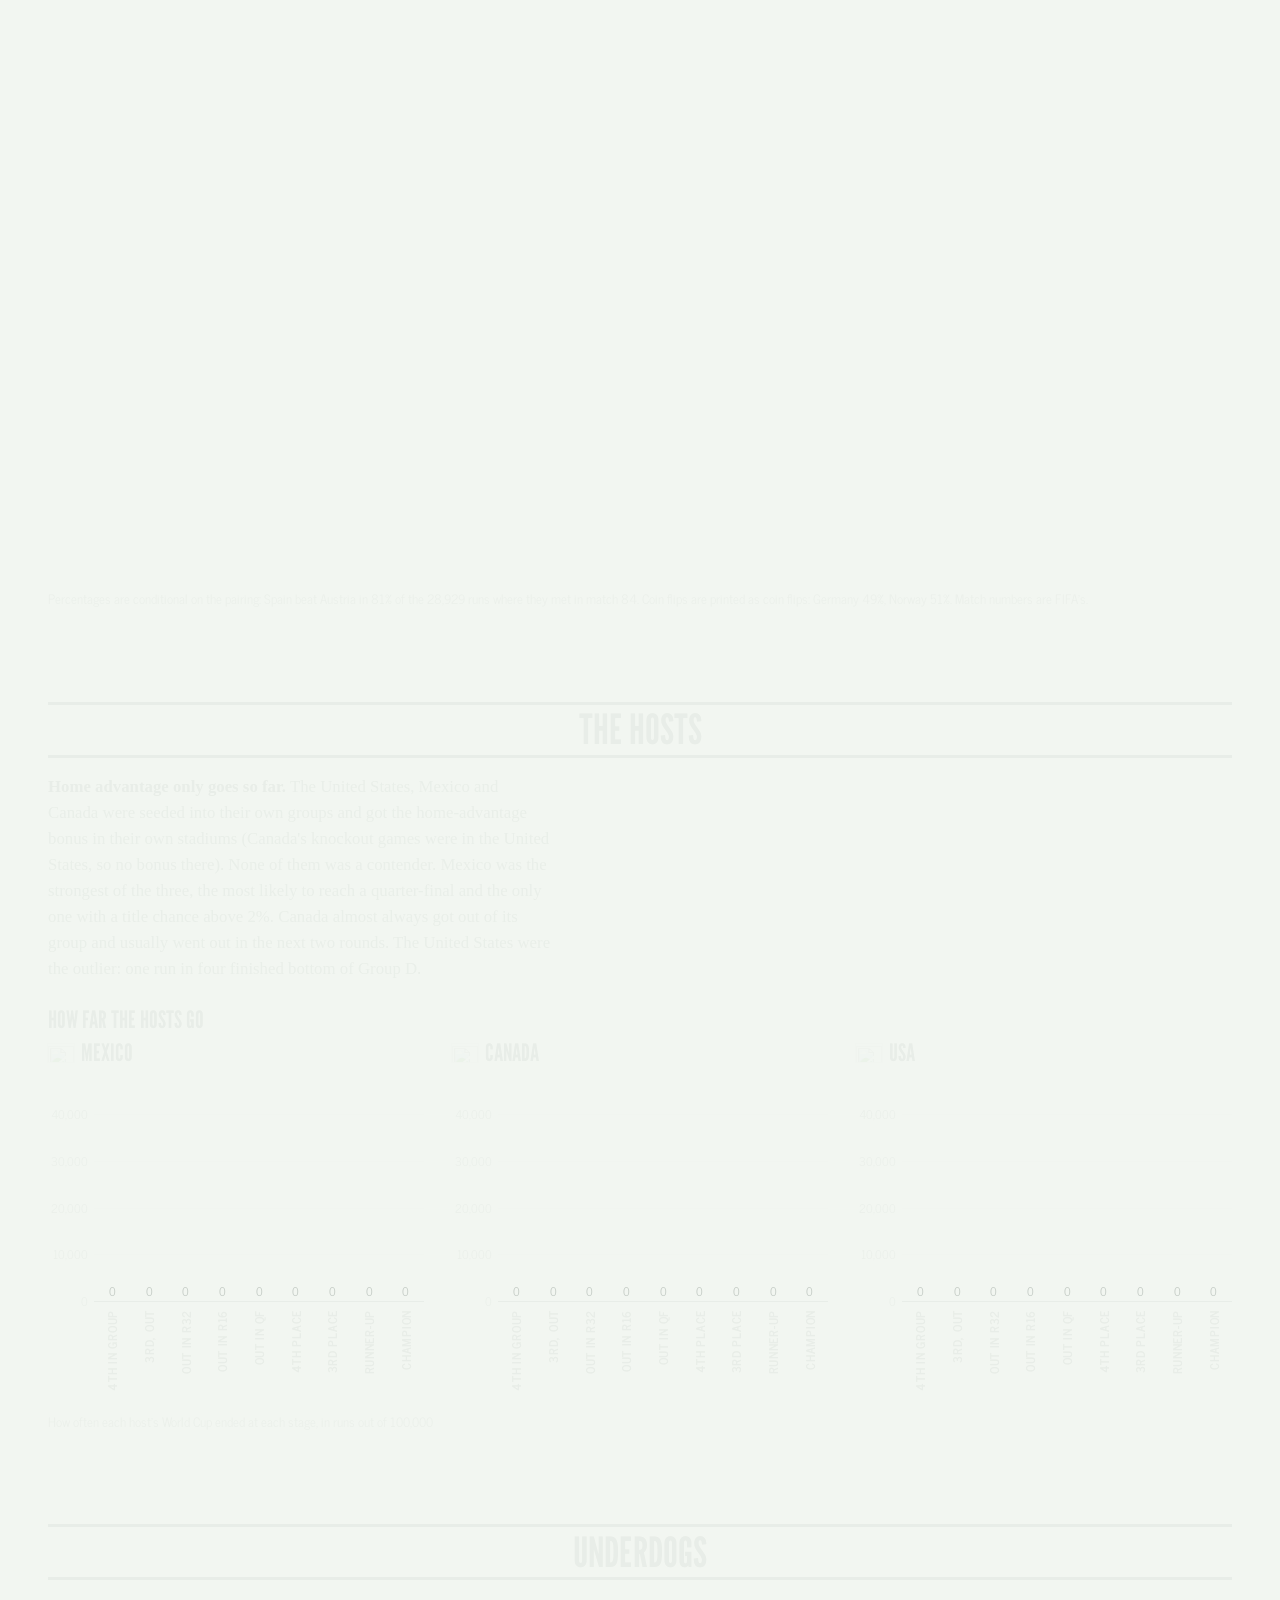
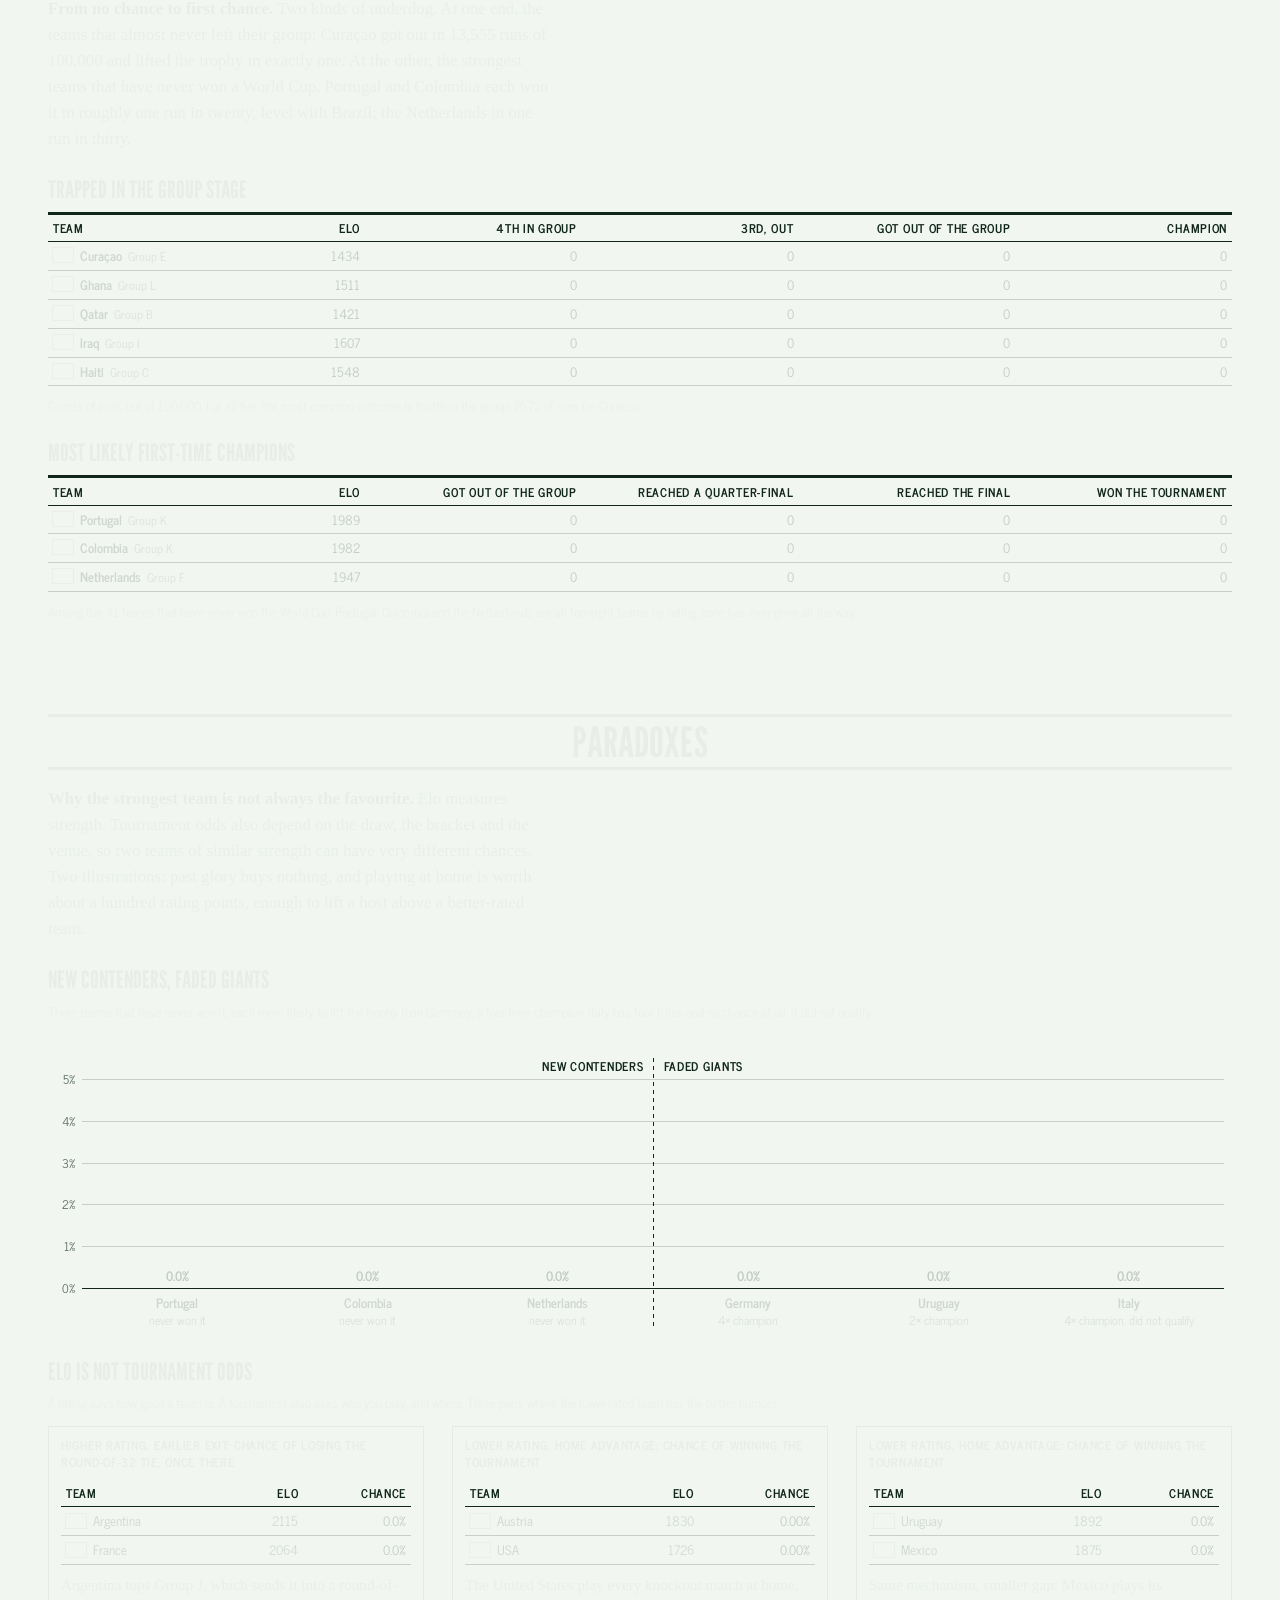
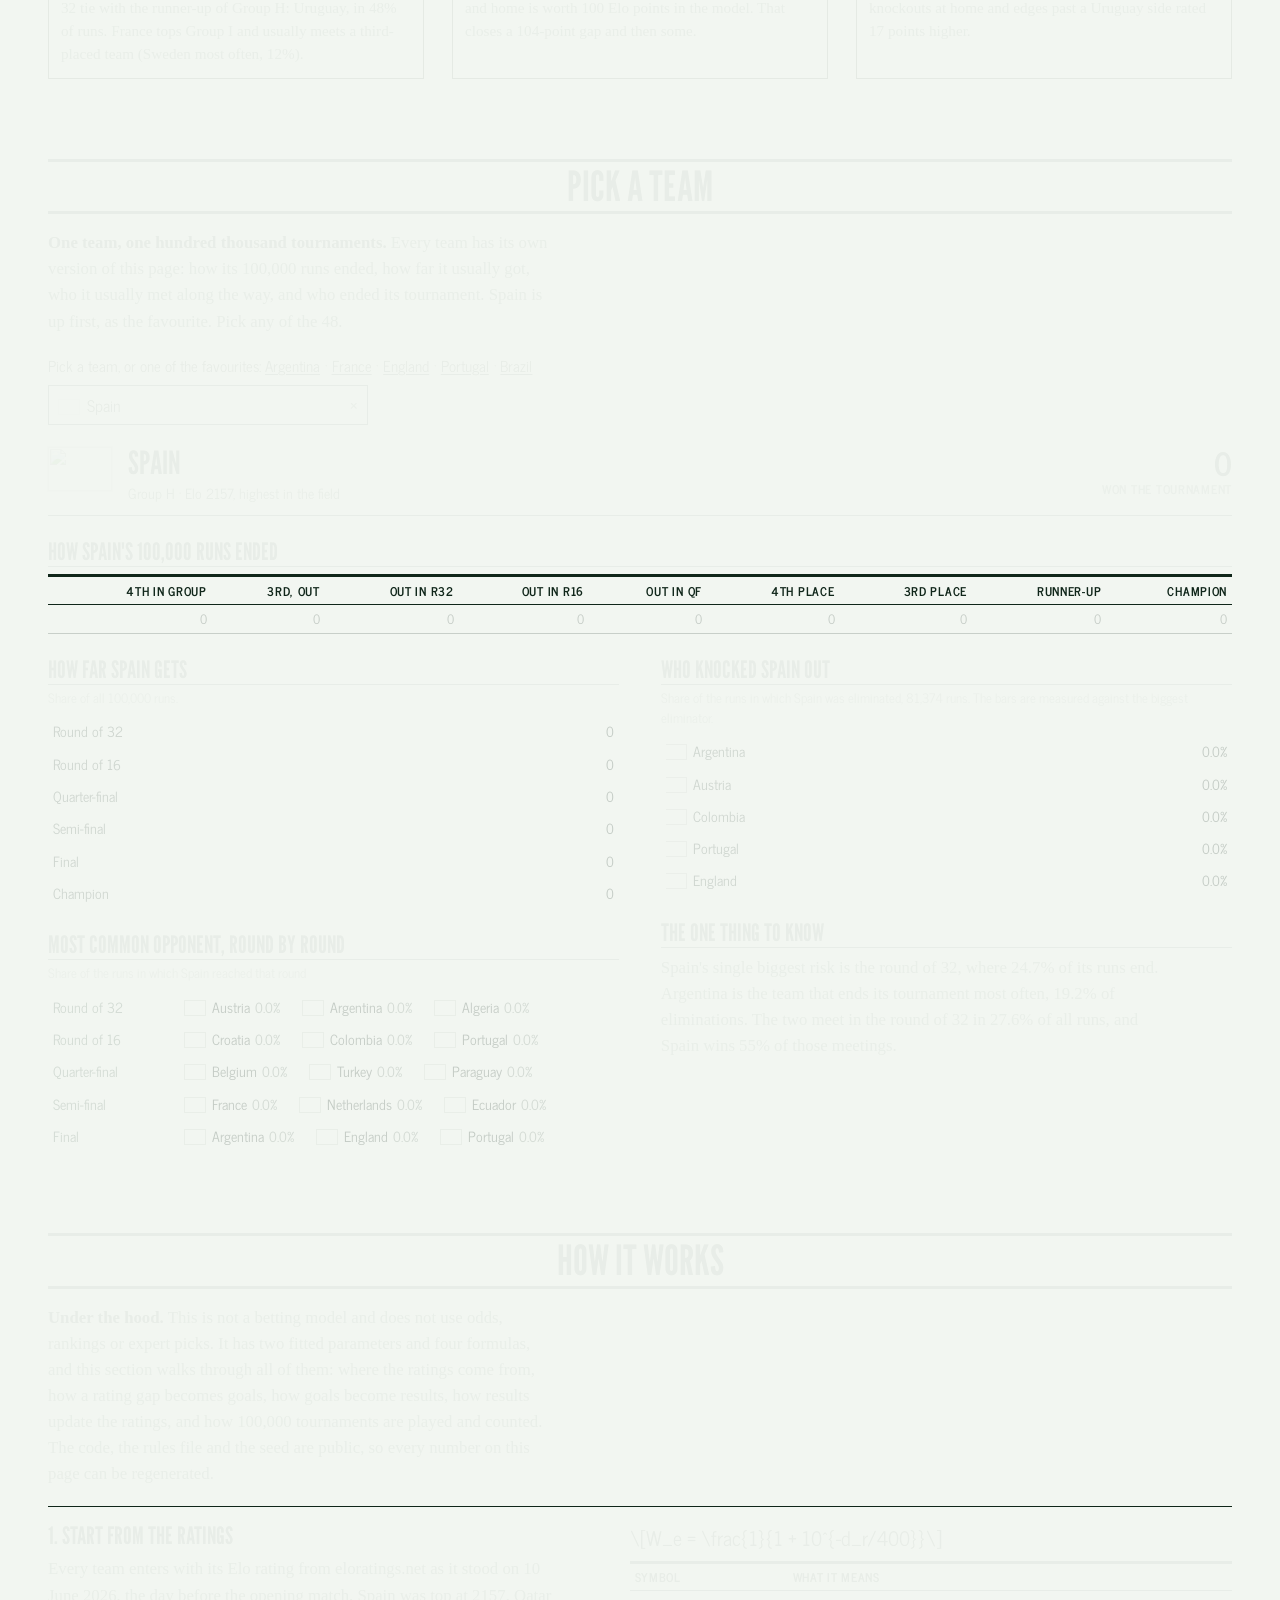
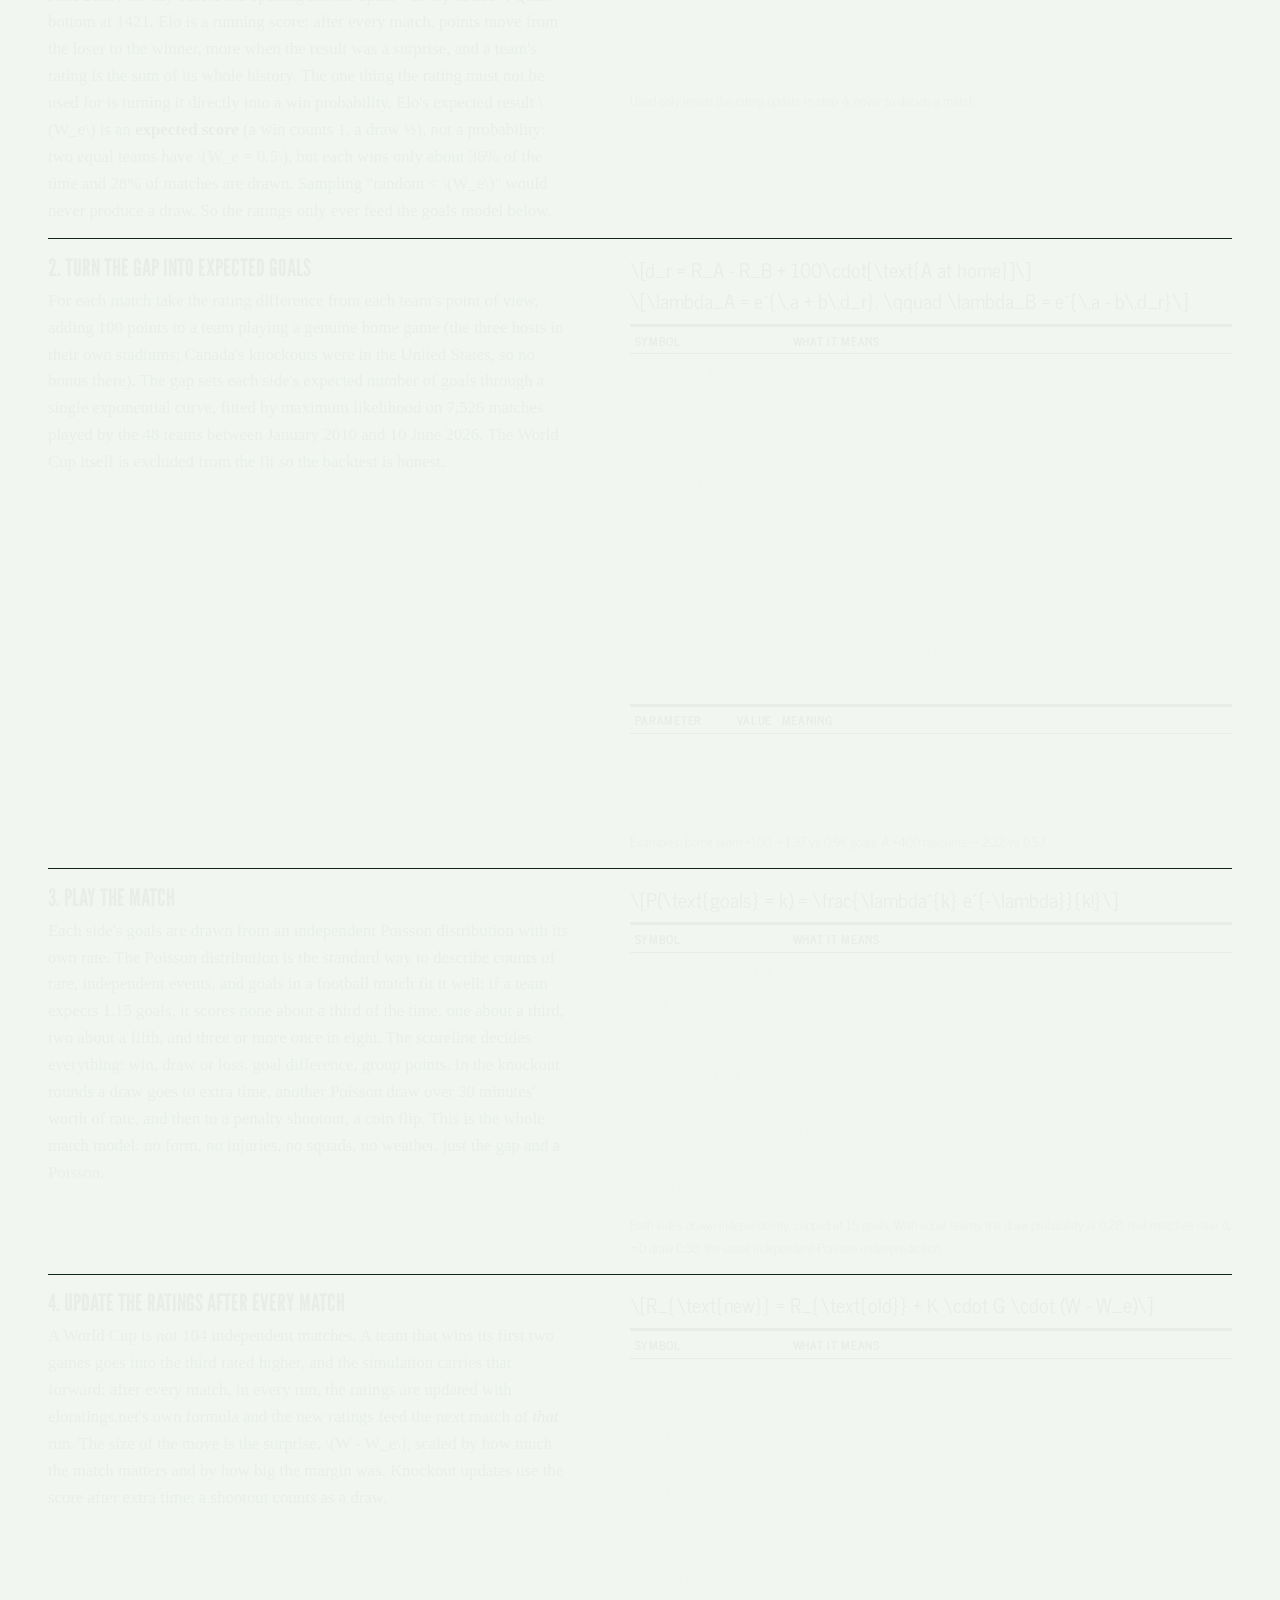
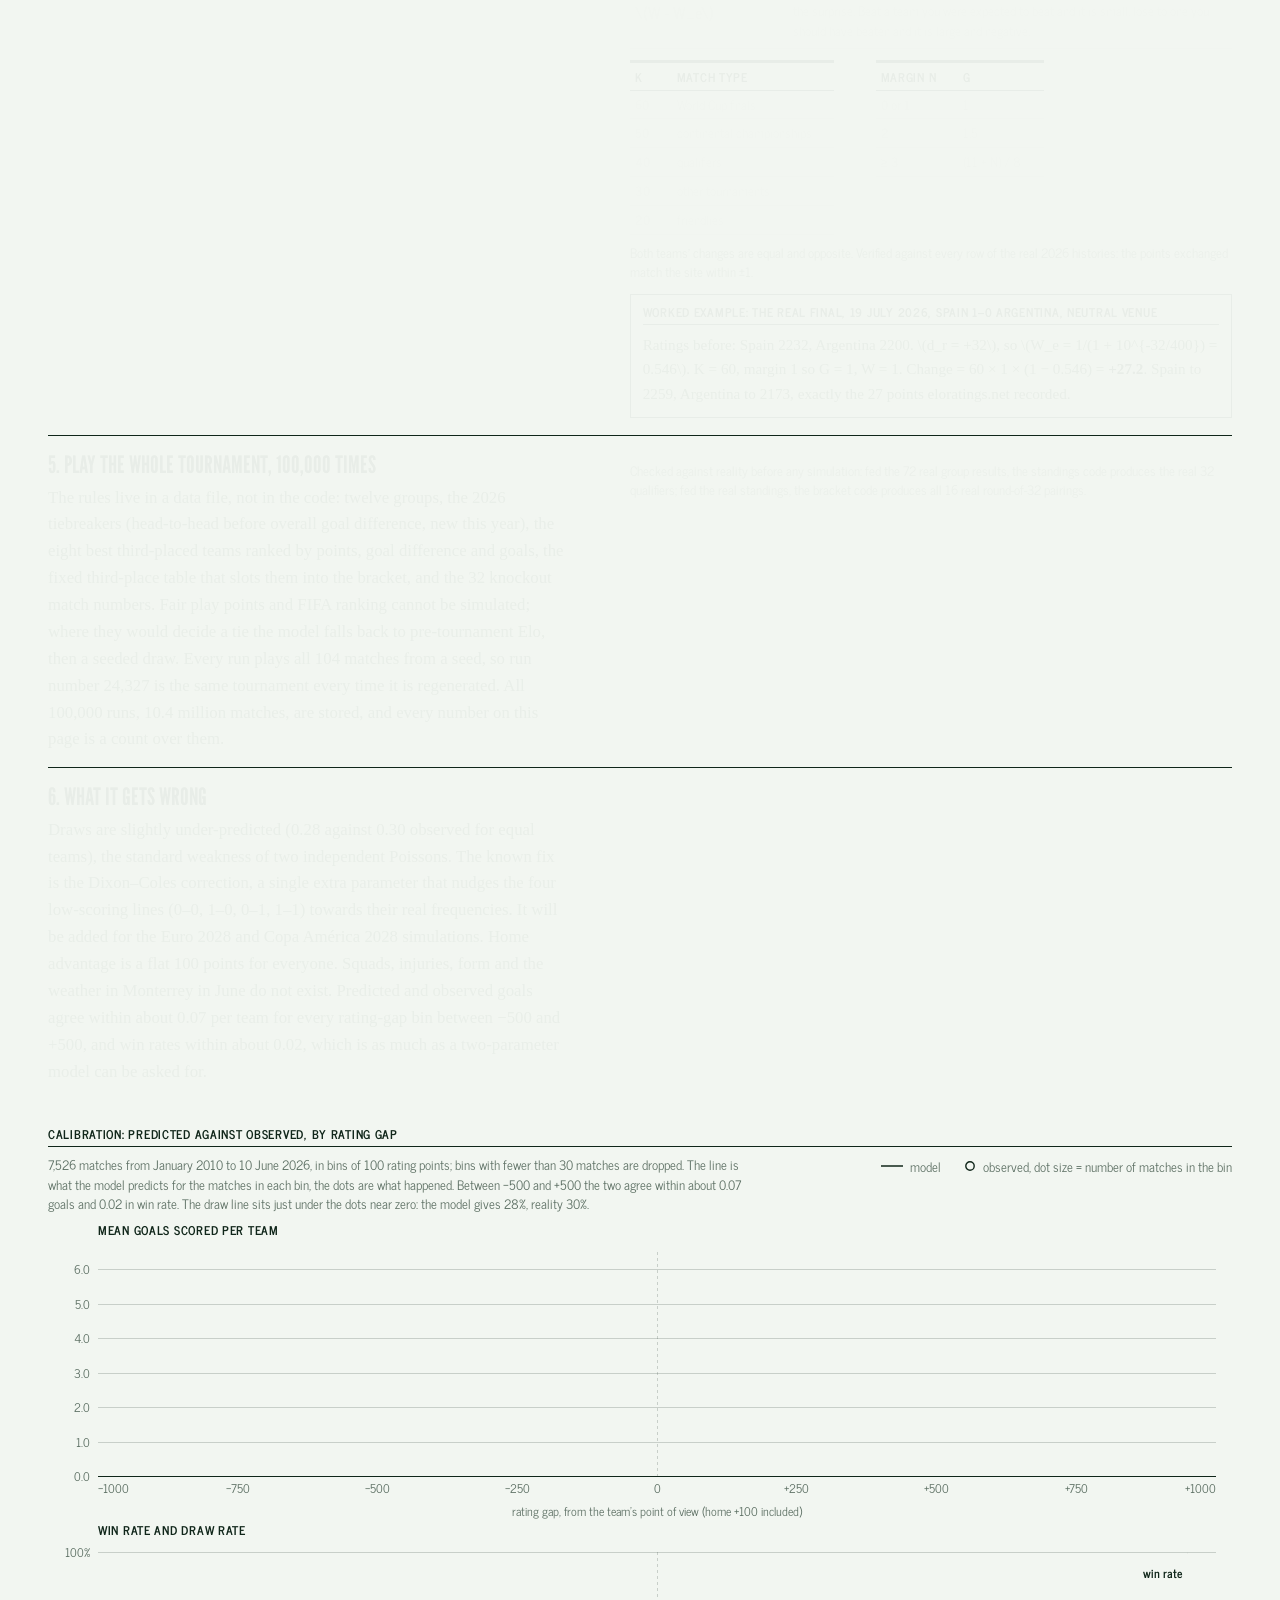
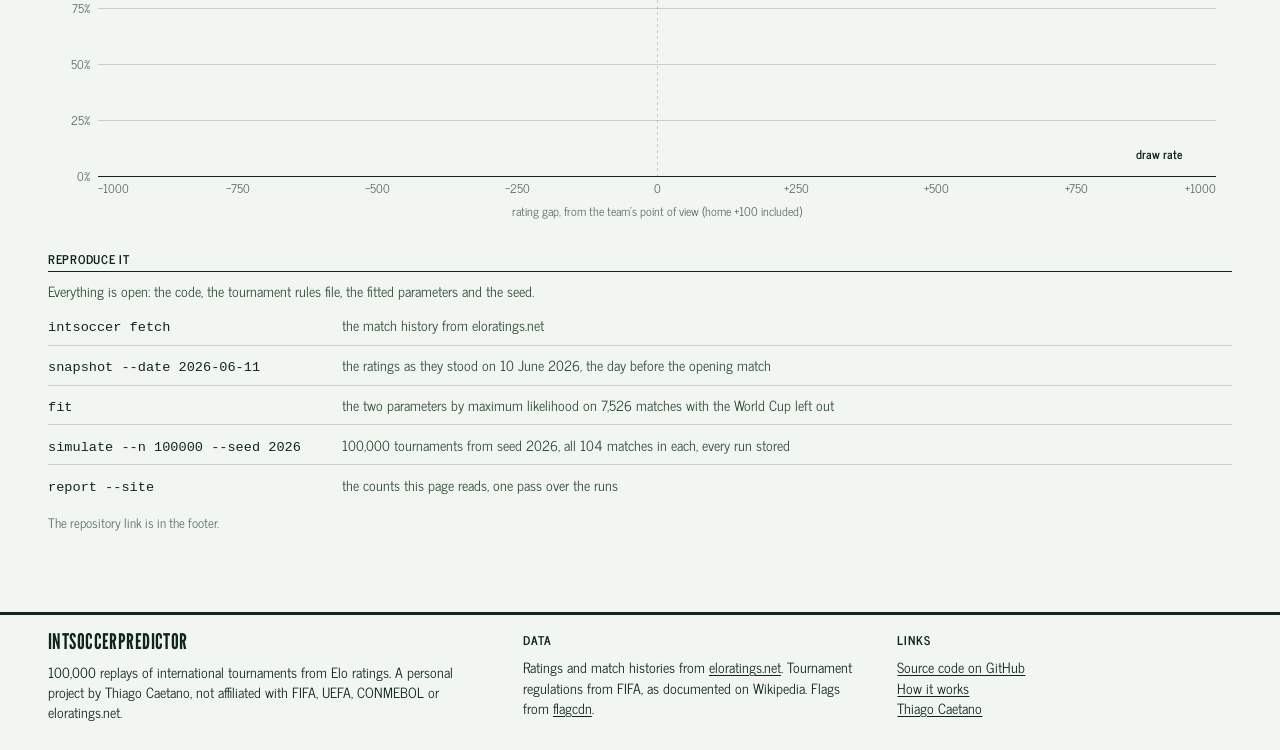
==== commit 42e85d7f: "Component 11c: paper footer, placeholder pages on the new shell, transition block removed, docs Co-A" ====
--- a/site/index.html
+++ b/site/index.html
@@ -50,8 +50,8 @@
 <footer class="site-footer">
   <div><a class="wordmark" href="index.html">IntSoccerPredictor</a>
     <p>100,000 replays of international tournaments from Elo ratings. A personal project by Thiago Caetano, not affiliated with FIFA, UEFA, CONMEBOL or eloratings.net.</p></div>
-  <div><div class="exh">Data</div><p>Ratings and match histories from <a href="https://eloratings.net">eloratings.net</a>. Tournament regulations from FIFA, as documented on Wikipedia. Flags from <a href="https://flagcdn.com">flagcdn</a>.</p></div>
-  <div><div class="exh">Links</div><p><a href="https://github.com/tcaetanoa-droid/IntSoccerPredictor">Source code on GitHub</a><br><a href="#how-it-works">How it works</a><br><a href="thiago.html">Thiago Caetano</a></p></div>
+  <div><div class="fh">Data</div><p>Ratings and match histories from <a href="https://eloratings.net">eloratings.net</a>. Tournament regulations from FIFA, as documented on Wikipedia. Flags from <a href="https://flagcdn.com">flagcdn</a>.</p></div>
+  <div><div class="fh">Links</div><p><a href="https://github.com/tcaetanoa-droid/IntSoccerPredictor">Source code on GitHub</a><br><a href="#how-it-works">How it works</a><br><a href="thiago.html">Thiago Caetano</a></p></div>
 </footer>
 <script type="module" src="js/main.js"></script>
 </body>
--- a/site/css/site.css
+++ b/site/css/site.css
@@ -11,10 +11,6 @@
   --reading: 'Old Standard TT', Georgia, serif;
   --grid: 'News Cycle', 'Arial Narrow', sans-serif;
   --gutter: 48px; --sheet: 1360px;
-  /* TRANSITION: tokens the not-yet-restyled chapters still read. Deleted in the closing task. */
-  --serif: var(--reading); --sans: var(--grid); --mono: ui-monospace, Menlo, monospace;
-  --green: #1B5E3A; --faint: #8A9A90; --card: #FFFFFF; --border: #D4DFD4; --rule: #E3EAE2;
-  --gold: #C9A227; --gold-text: #8A6D12; --silver: #A8A9AD; --bronze: #B87333;
 }
 * { box-sizing: border-box; }
 html { scroll-behavior: smooth; }
@@ -26,8 +22,9 @@
 /* Read by assistive technology, never seen: the final value of every printed count. */
 .sr { position: absolute; width: 1px; height: 1px; overflow: hidden; clip-path: inset(50%); white-space: nowrap; }
 img.flag { width: 20px; height: 14px; object-fit: cover; vertical-align: -2px; margin-right: 7px; box-shadow: 0 0 0 1px var(--hair); }
-/* Sideways-scrolling regions: focusable, so the arrow keys scroll them. */
-.scroll-x { overflow-x: auto; scrollbar-width: thin; scrollbar-color: var(--ink) transparent; }
+/* Sideways-scrolling regions: focusable, so the arrow keys scroll them. position: relative so
+   the .sr spans inside a wide table are contained and clipped here, not by the viewport. */
+.scroll-x { position: relative; overflow-x: auto; scrollbar-width: thin; scrollbar-color: var(--ink) transparent; }
 
 /* site masthead */
 .site-header { display: flex; justify-content: space-between; align-items: baseline; gap: .6rem 2rem; flex-wrap: wrap; padding: .75rem var(--gutter) .6rem; border-bottom: 1px solid var(--ink); font-size: .85rem; }
@@ -77,290 +74,337 @@
   .chapter h2 { font-size: 2rem; }
 }
 
-/* LEGACY PATTERN: rules the not-yet-restyled chapters and the footer still use. Each chapter's
-   task removes what it stops using; the closing task deletes the rest. */
-.n { font-family: var(--mono); font-variant-numeric: tabular-nums; }
-.chapter .num { font-family: var(--mono); font-size: 12px; letter-spacing: .12em; text-transform: uppercase; color: var(--green); margin-bottom: 10px; }
-.chapter .lede { font-size: 16px; line-height: 1.55; max-width: 70ch; color: var(--ink-soft); margin: 0 0 22px; }
-.chapter .lede b { color: var(--ink); }
-.chapter .sh { font-family: var(--serif); font-size: 22px; font-weight: 500; margin: 26px 0 8px; }
-.chapter .cst { font-size: 12px; color: var(--ink-soft); margin-bottom: 14px; max-width: 80ch; }
-.legend { display: flex; gap: 18px; font-size: 12px; color: var(--ink-soft); margin: 0 0 12px; flex-wrap: wrap; }
-.legend i { display: inline-block; width: 12px; height: 12px; border-radius: 2px; vertical-align: -1px; margin-right: 6px; }
-.card { background: var(--card); border: 1px solid var(--border); border-radius: 8px; }
-.row3 { display: grid; grid-template-columns: repeat(3, 1fr); gap: 16px; }
-.exh { font-size: 10.5px; letter-spacing: .1em; text-transform: uppercase; color: var(--green); font-family: var(--mono); margin-bottom: 8px; }
-.kv { display: grid; grid-template-columns: 90px 1fr; gap: 14px; padding: 8px 0; border-top: 1px solid var(--rule); font-size: 13px; }
-.kv:first-child { border-top: 0; }
-.kv span { color: var(--muted); }
-.kv b { font-weight: 500; }
-.chart { display: block; }
-.chart .grid { stroke: var(--border); }
-.chart .tick { fill: var(--muted); }
-.chart .val { fill: var(--ink); }
-.chart .lab { fill: var(--ink-soft); }
-.site-footer { margin-top: 40px; padding: 26px var(--gutter); background: var(--ink); color: var(--border); font-size: 13px; line-height: 1.55; display: grid; grid-template-columns: 1.3fr 1fr 1fr; gap: 40px; }
-.site-footer .wordmark { color: #fff; }
-.site-footer a { color: #fff; text-decoration: underline; text-decoration-color: #5FA872; }
-.site-footer p { margin: 8px 0 0; } .site-footer .exh { color: #98C8A2; }
-@media (max-width: 1023px) { .site-footer { grid-template-columns: 1fr; gap: 20px; } }
-
-/* chapter 1: the fate table */
-#who-wins-it table { border-collapse: collapse; width: 100%; min-width: 980px; font-size: 12.5px; }
-#who-wins-it th { font-size: 11px; text-transform: uppercase; letter-spacing: .06em; text-align: right; padding: 8px; color: var(--ink-soft); font-weight: 500; border-bottom: 1px solid var(--ink); white-space: nowrap; }
+/* hero: the pin block is taller than the viewport and the held screen sticks inside it;
+   js/print.js sets the block's height and, when the held screen does not fit, the flow class. */
+#hero .pin { position: relative; }
+#hero .held { position: sticky; top: 0; height: 100dvh; display: flex; flex-direction: column; }
+#hero .pin.flow .held { position: static; height: auto; }
+#hero .hero-grid { display: grid; grid-template-columns: 1.15fr 1fr; gap: 3rem; align-items: start; margin-top: 1.25rem; flex: 1; }
+#hero h1 { font: clamp(2.6rem, 5.2vw, 4.4rem)/1 var(--display); font-weight: 400; text-transform: uppercase; margin: 0; }
+#hero h1 .hot { display: block; color: var(--orange); }
+#hero .lede { font: 1.05rem/1.55 var(--reading); color: var(--ink-soft); max-width: 60ch; margin: 1rem 0 0; }
+#hero .col { width: 100%; max-width: 560px; justify-self: end; border-top: 3px solid var(--ink); }
+#hero .cl { display: flex; justify-content: space-between; font-weight: 700; font-size: .75rem; text-transform: uppercase; letter-spacing: .08em; padding: .3rem 0 .2rem; }
+#hero .hr { display: grid; grid-template-columns: 1fr auto; gap: .6rem; align-items: center; font-size: 1rem; line-height: 1.5; padding: .15rem 0; border-bottom: 1px solid var(--hair); }
+#hero .hr .ct { font-variant-numeric: tabular-nums; }
+#hero .hr.hot { color: var(--orange); }
+#hero .hr.hot .ct { font-weight: 700; }
+#hero .hr.rest { color: var(--muted); font-size: .85rem; }
+#hero .hr:hover { opacity: 1 !important; }   /* feedback: a faded row goes to full ink; !important beats the painter's inline value */
+#hero .limit { height: 3px; background: var(--ink); margin: 0 calc(-1 * var(--gutter)); }
+@media (max-width: 1023px) {
+  #hero .hero-grid { grid-template-columns: 1fr; gap: 1.5rem; margin-top: 1rem; }
+  #hero .col { max-width: none; }
+  #hero .hr { font-size: .95rem; line-height: 1.4; padding: .15rem 0; }
+}
+
+/* chapter 1: the fate table. Thirteen columns of agate; it scrolls sideways below 1100px. */
+#who-wins-it .fate { min-width: 1100px; }
 #who-wins-it th.sort { padding: 0; }
-#who-wins-it th button { display: block; width: 100%; padding: 8px; border: 0; background: none; font: inherit; color: inherit; letter-spacing: inherit; text-transform: inherit; text-align: inherit; white-space: nowrap; cursor: pointer; }
-#who-wins-it th button:focus-visible { outline-offset: -2px; }  /* inside the scroll container, which would clip an outer ring */
-#who-wins-it th.sorted button { color: var(--ink); text-decoration: underline; }
+#who-wins-it th button { display: block; width: 100%; padding: .3rem .3rem .2rem; border: 0; background: none; font: inherit; color: inherit; letter-spacing: inherit; text-transform: inherit; text-align: inherit; white-space: nowrap; cursor: pointer; }
+#who-wins-it th button:focus-visible { outline-offset: -2px; }   /* inside the scroll container, which would clip an outer ring */
+#who-wins-it th.sorted button { text-decoration: underline; text-underline-offset: .15em; }
 #who-wins-it th[aria-sort="descending"] button::after { content: ' \2193'; }
 #who-wins-it th[aria-sort="ascending"] button::after { content: ' \2191'; }
-#who-wins-it th i { display: inline-block; width: 9px; height: 9px; border-radius: 2px; margin-right: 5px; vertical-align: 0; }
-#who-wins-it th.tm, #who-wins-it td.tm { text-align: left; white-space: nowrap; }
-#who-wins-it td { padding: 5px 8px; text-align: right; border-bottom: 1px solid var(--rule); }
-#who-wins-it td.g { color: var(--ink-soft); }
-#who-wins-it td.w { font-weight: 600; }
-#who-wins-it .sub { color: var(--ink-soft); opacity: .85; }
-#who-wins-it th.sub { border-left: 1px solid var(--border); }
-#who-wins-it tr:hover td { filter: brightness(.97); }
-
-/* chapter 2: the group stage */
-#group-stage { --adv: #E4F0E5; --third: #F1F6EF; }
-/* The row tints are far too pale to read as swatches on the paper, so every one gets the thin
-   border that the white "usually out" swatch needs anyway. */
-#group-stage .legend i { box-shadow: 0 0 0 1px var(--border) inset; }
-#group-stage .ggrid { display: grid; grid-template-columns: repeat(4, 1fr); gap: 16px; }
-#group-stage .gcard { overflow: hidden; }
-#group-stage .gh { display: flex; justify-content: space-between; align-items: baseline; padding: 10px 12px 8px; border-bottom: 1px solid var(--ink); font-family: var(--serif); font-size: 19px; font-weight: 500; }
-#group-stage .gh .th { font-family: var(--sans); font-size: 10.5px; color: var(--ink-soft); letter-spacing: .02em; }
-/* Narrower than the mock-up's 70/44 columns: the rail costs each card 54px, and the team name
-   needs 113px ("Bosnia & Herz.") before the host tag starts being clipped away. */
-#group-stage .row { display: grid; grid-template-columns: 16px 1fr 52px 38px; gap: 6px; align-items: center; padding: 7px 12px; font-size: 13px; border-bottom: 1px solid #EEF2EC; }
-#group-stage .row:last-child { border-bottom: 0; }
-#group-stage .row.adv { background: var(--adv); }
-#group-stage .row.third { background: var(--third); }
-#group-stage .row.out { color: var(--muted); }
-#group-stage .row.out img { opacity: .7; }
-#group-stage .pos { font-size: 10px; color: var(--ink-soft); }
-#group-stage .tm { white-space: nowrap; overflow: hidden; text-overflow: ellipsis; }
-/* A darker --orange: at 9px the tag has no large-text exemption, and #C2410C is 4.41:1 on the
-   green row tint. #9A3412 clears 4.5:1 on all three row backgrounds. */
-#group-stage .tm em { font-style: normal; font-size: 9px; letter-spacing: .08em; text-transform: uppercase; color: #9A3412; margin-left: 5px; vertical-align: 1px; }
-#group-stage .bar { display: block; height: 8px; background: var(--rule); border-radius: 2px; overflow: hidden; }
-#group-stage .bar i { display: block; height: 100%; background: #3F8F57; }
-#group-stage .row.third .bar i { background: #6BAE7C; }
-#group-stage .row.out .bar i { background: #B9CBBB; }
-#group-stage .v { text-align: right; font-weight: 600; }
-#group-stage .row.out .v { font-weight: 400; }
-/* A card needs ~265px before the names start being clipped, and the rail takes 218px out of the
-   page above 1023px, so four columns only fit from the 1440 design width down. */
-@media (max-width: 1439px) { #group-stage .ggrid { grid-template-columns: repeat(3, 1fr); } }
-@media (max-width: 1160px) { #group-stage .ggrid { grid-template-columns: repeat(2, 1fr); } }
-@media (max-width: 600px) { #group-stage .ggrid { grid-template-columns: 1fr; } }
-
-/* chapter 3: the bracket */
-/* One grid holds the round headers and the nine columns: the 1fr tracks size to their content
-   (the widest name needs ~125px, an equal ninth of 1120px would be 117px and clip it), and a
-   header in the same grid stays centred over its column whatever width that gives. The floor
-   is the grid's measured min-content with the 8px gap and 5px row padding (1103.2px), so it
-   fills the 1126px main column at the 1440 design width, still with a 15px scrollbar. */
-#bracket .bracket { position: relative; display: grid; grid-template-columns: repeat(9, 1fr); grid-template-rows: auto 560px; gap: 8px; min-width: 1104px; }
-#bracket .bh { font-size: 10px; letter-spacing: .1em; text-transform: uppercase; color: var(--ink-soft); font-family: var(--mono); text-align: center; }
+#who-wins-it td.w { font-weight: 700; }
+#who-wins-it th.sub { border-left: 1px solid var(--ink); }
+#who-wins-it td.sub { border-left: 1px solid var(--hair); color: var(--muted); }
+
+/* chapter 2: the group stage. Twelve ruled boxes, four across, stepping to three, two and one.
+   A box is one printed unit: js/groups.js sets --bp (its border's ink) with the label, then its rows. */
+#group-stage .wall { display: grid; grid-template-columns: repeat(4, 1fr); gap: 1.1rem .9rem; }
+#group-stage .box { border: 1px solid color-mix(in srgb, var(--ink) calc(var(--bp, 1) * 100%), transparent); padding: .4rem .5rem .45rem; }
+#group-stage .label { display: flex; justify-content: space-between; align-items: baseline; gap: .4rem; padding-bottom: .2rem; border-bottom: 1px solid var(--ink); font-size: .75rem; line-height: 1.2; }
+#group-stage .label b { text-transform: uppercase; letter-spacing: .06em; }
+#group-stage .label span { color: var(--muted); text-align: right; white-space: nowrap; }
+#group-stage .box table { table-layout: fixed; }
+#group-stage .box tbody th, #group-stage .box tbody td { padding: .24rem .18rem; }
+#group-stage .box tbody th:first-child, #group-stage .box tbody td:first-child { padding-left: 0; }
+#group-stage .box tbody th:last-child, #group-stage .box tbody td:last-child { padding-right: 0; }
+#group-stage .box tbody tr:last-child > * { border-bottom: 0; }
+#group-stage .tm { overflow: hidden; text-overflow: ellipsis; }
+#group-stage em.host { font-style: normal; font-weight: 700; font-size: .75rem; letter-spacing: .08em; text-transform: uppercase; margin-left: .3rem; }
+#group-stage .ps { text-align: left; color: var(--muted); }
+#group-stage .bar { display: block; height: 6px; background: var(--hair); }
+#group-stage .bar i { display: block; height: 100%; width: 0; background: var(--ink); }
+/* The rows that usually go out print in muted ink, bar included: no cut lines, no tint. */
+#group-stage tr.out th, #group-stage tr.out td { color: var(--muted); }
+#group-stage tr.out .bar i { background: var(--muted); }
+#group-stage tr.out img.flag { opacity: .75; }
+@media (max-width: 1299px) { #group-stage .wall { grid-template-columns: repeat(3, 1fr); } }
+@media (max-width: 899px) { #group-stage .wall { grid-template-columns: repeat(2, 1fr); } }
+@media (max-width: 559px) { #group-stage .wall { grid-template-columns: 1fr; } }
+
+/* chapter 3: the bracket. Nine columns of ruled tie boxes with the round heads as cells of the
+   same grid, so a head centres over its own column whatever width the content gives it. The
+   grid's floor is its measured min-content (1104px), so it fills the sheet's 1264px main column
+   and only scrolls sideways on narrow screens. The bracket is the sheet's second authored
+   moment: js/bracket.js holds the screen with the whole grid in view and prints the knockout
+   rounds inside the hold, so the region sticks inside a taller block, as the hero does. */
+#bracket .pin { position: relative; }
+#bracket .held { position: sticky; top: 0; }
+#bracket .pin.flow .held { position: static; }
+#bracket .bracket { position: relative; display: grid; grid-template-columns: repeat(4, 1fr) 1.3fr repeat(4, 1fr); grid-template-rows: auto 560px; gap: 10px 8px; min-width: 1104px; }
+#bracket .bh { font-weight: 700; font-size: .75rem; line-height: 1.2; text-transform: uppercase; letter-spacing: .06em; text-align: center; padding-bottom: .2rem; border-bottom: 1px solid var(--ink); }
 #bracket .col { display: flex; flex-direction: column; }
 #bracket .slot { flex: 1; display: flex; align-items: center; }
 /* Equal tracks above and below the final keep it on the semi-finals' mid-line, so the two
-   connectors into it run straight; the champion card and the third-place match hug it. */
+   connectors into it run straight; the champion mark and the third-place match hug it. */
 #bracket .col.fin .slot { display: grid; grid-template-rows: 1fr auto 1fr; align-items: end; }
 #bracket .col.fin .third { align-self: start; }
-#bracket .m { width: 100%; background: var(--card); border: 1px solid var(--border); border-radius: 5px; font-size: 11.5px; position: relative; }
-#bracket .m .mn { position: absolute; right: 4px; top: -9px; font-size: 8.5px; color: var(--muted); background: var(--paper); padding: 0 3px; }
-#bracket .tie { display: flex; align-items: center; gap: 5px; padding: 5px; color: var(--muted); }
-#bracket .tie + .tie { border-top: 1px solid #EEF2EC; }
-#bracket .tie.win { color: var(--ink); font-weight: 600; background: #E4F0E5; }
-#bracket .tie .nm { flex: 1; white-space: nowrap; overflow: hidden; text-overflow: ellipsis; }
-#bracket .tie .p { font-size: 10.5px; font-weight: 400; }
-#bracket .tie.win .p { font-weight: 600; color: var(--green); }
-#bracket .tie img.flag { width: 18px; height: 12px; margin-right: 0; }
-#bracket .lbl { font-size: 10px; letter-spacing: .12em; text-transform: uppercase; color: var(--ink-soft); font-family: var(--mono); }
-#bracket .champ { text-align: center; margin-bottom: 14px; }
-#bracket .champ b { display: block; font-family: var(--serif); font-size: 24px; font-weight: 500; margin-top: 4px; }
-#bracket .champ img.flag { width: 34px; height: 23px; margin: 8px 0 0; }
-#bracket .champ .sub { font-size: 10.5px; color: var(--ink-soft); margin-top: 4px; line-height: 1.3; }
-/* Only the final wears gold, as one clean 1px line; its number tab sits wholly above the box so
-   the line runs unbroken. The third-place match (inside .third) is a plain box. */
-#bracket .col.fin .slot > .m { border-color: var(--gold); }
-#bracket .col.fin .slot > .m .mn { top: -14px; background: none; }
+/* A box's rule prints with it: --bp is the rule's ink, set by js/bracket.js. */
+#bracket .m { width: 100%; border: 1px solid color-mix(in srgb, var(--ink) calc(var(--bp, 1) * 100%), transparent); font-size: .75rem; position: relative; }
+#bracket .m .mn { position: absolute; right: 3px; top: -10px; font-size: .75rem; line-height: 1; color: var(--muted); background: var(--paper); padding: 0 3px; }
+#bracket .tie { display: flex; align-items: center; gap: 4px; padding: 5px; color: var(--muted); }
+#bracket .tie + .tie { border-top: 1px solid var(--hair); }
+/* The winner of every tie: full ink and bold on a flat 9% ink tint, the same depth on every tie.
+   The loser stays muted and js/bracket.js fades it to .75. No orange anywhere in the bracket. */
+#bracket .tie.win { color: var(--ink); font-weight: 700; background: color-mix(in srgb, var(--ink) 9%, transparent); }
+#bracket .tie .nm { flex: 1; min-width: 0; white-space: nowrap; overflow: hidden; text-overflow: ellipsis; }
+#bracket .tie .p { font-variant-numeric: tabular-nums; }
+#bracket .bracket img.flag { width: 18px; height: 12px; margin-right: 0; flex: 0 0 auto; }
+/* The caption hangs from the final's box instead of sitting in the flow, so the final keeps the
+   semi-finals' mid-line and its two connectors stay straight; the third-place block starts low
+   enough to clear it. */
+#bracket .finwrap { position: relative; }
+#bracket .realcap { position: absolute; top: 100%; left: 0; right: 0; margin: .35rem 0 0; font-size: .75rem; line-height: 1.3; color: var(--muted); }
+#bracket .third .lbl { font-weight: 700; font-size: .75rem; line-height: 1.2; text-transform: uppercase; letter-spacing: .06em; border-bottom: 1px solid var(--ink); padding-bottom: .15rem; margin: 3.4rem 0 .5rem; }
+#bracket .champ { text-align: center; margin-bottom: .9rem; }
+#bracket .champ img.flag { width: 30px; height: 21px; margin-right: 0; }
+#bracket .champ .cn { display: block; font: 1.5rem/1 var(--display); font-weight: 400; text-transform: uppercase; margin-top: .25rem; }
+#bracket .champ .sub { font-size: .75rem; line-height: 1.3; color: var(--muted); margin-top: .2rem; }
 #bracket .conn { position: absolute; inset: 0; width: 100%; height: 100%; pointer-events: none; }
-#bracket .conn path { fill: none; stroke: var(--f-r16); stroke-width: 1.5; }
-
-/* chapter 4: the hosts */
-#hosts .sm3 { display: grid; grid-template-columns: repeat(3, 1fr); gap: 24px; }
-#hosts .hn { display: flex; align-items: baseline; gap: 12px; margin-bottom: 2px; font-size: 15px; }
-#hosts .hn b { font-family: var(--serif); font-size: 22px; font-weight: 500; }
-/* The brief stacks at 1024px, but the rail takes 218px out of the page down to 1023px, so
-   between 1024 and 1261 a third of the column is under 300px and the 9.5px labels inside the
-   420-wide viewBox scale down to 6px. Stack from there, and cap the width so a lone chart does
-   not scale its labels up past the body text on a tablet. */
-@media (max-width: 1261px) {
-  #hosts .sm3 { grid-template-columns: 1fr; }
-  #hosts .sm { max-width: 560px; }
-}
-
-/* chapter 5: underdogs */
-#underdogs .row5 { display: grid; grid-template-columns: repeat(5, 1fr); gap: 14px; }
-#underdogs .wc, #underdogs .fc { padding: 16px 16px 12px; font-size: 12.5px; }
-#underdogs .wh { display: flex; align-items: baseline; gap: 8px; flex-wrap: wrap; margin-bottom: 10px; }
-#underdogs .wh b { font-family: var(--serif); font-size: 19px; font-weight: 500; }
-#underdogs .wh .n { font-size: 11px; color: var(--muted); }
-#underdogs .wh em { font-style: normal; font-size: 9.5px; letter-spacing: .08em; text-transform: uppercase; color: var(--orange); width: 100%; }
-#underdogs .sb { display: flex; height: 8px; border-radius: 2px; overflow: hidden; background: var(--rule); margin-bottom: 12px; }
-#underdogs .sb i { display: block; height: 100%; }
-#underdogs .big { font-family: var(--serif); font-size: 34px; line-height: 1; letter-spacing: -.02em; }
-#underdogs .fc .big { font-size: 40px; }
-#underdogs .big.gold { color: var(--gold-text); }
-#underdogs .bl { font-size: 11.5px; color: var(--ink-soft); margin: 4px 0 12px; }
-/* The shared .kv is a 90px label grid; these cards put the count hard right instead. */
-#underdogs .kv { display: flex; justify-content: space-between; gap: 10px; padding: 5px 0; font-size: 12px; }
-#underdogs .kv .n { color: var(--ink); }
-/* The brief drops to two columns at 1024px, where the rail is gone and a fifth of the page is
-   187px. Down to 1023px the rail is still there, so a fifth is 134-178px and the 34px count
-   spills out of its card; step down at the top of that band instead. */
-@media (max-width: 1261px) { #underdogs .row5 { grid-template-columns: repeat(2, 1fr); } }
-@media (max-width: 800px) { #underdogs .row3 { grid-template-columns: 1fr; } }
-@media (max-width: 600px) { #underdogs .row5 { grid-template-columns: 1fr; } }
-
-/* chapter 6: paradoxes */
-/* The chart's smallest labels are 11px in a 1300-wide viewBox, so they drop under 7px once it
-   is squeezed below 830px; give it that floor and let the section scroll instead. */
-#paradoxes .chart { min-width: 830px; }
-#paradoxes .chart .tn { fill: var(--ink); }
-#paradoxes .chart .tt { fill: var(--muted); }
-/* --gold-text (#8A6D12) is 4.49:1 on the paper, just under AA, and these 11px labels sit on
-   it; this one use is a shade deeper, 5.54:1, still gold and still not --muted. */
-#paradoxes .chart .tt.first { fill: #7A5F0E; }
-#paradoxes .chart .dv { stroke: var(--ink); }
-#paradoxes .chart .dl { fill: var(--ink-soft); }
-#paradoxes .vs { padding: 14px 16px 12px; font-size: 12.5px; }
-#paradoxes .vm { font-size: 11px; letter-spacing: .06em; text-transform: uppercase; color: var(--ink-soft); margin-bottom: 12px; line-height: 1.4; }
-#paradoxes .vs-grid { display: grid; grid-template-columns: 1fr 28px 1fr; gap: 8px; align-items: end; }
-/* The mock-up's --faint is 2.96:1 on the card; --muted (5.45:1) is the Elo labels' colour. */
-#paradoxes .vsx { text-align: center; font-family: var(--serif); font-style: italic; color: var(--muted); padding-bottom: 6px; }
-#paradoxes .vh { display: flex; align-items: baseline; gap: 6px; flex-wrap: wrap; margin-bottom: 8px; }
-#paradoxes .vh b { font-family: var(--serif); font-size: 18px; font-weight: 500; }
-#paradoxes .vh .n { font-size: 11px; color: var(--muted); }
-#paradoxes .vb { height: 8px; background: var(--rule); border-radius: 2px; overflow: hidden; margin-bottom: 6px; }
-#paradoxes .vb i { display: block; height: 100%; }
-#paradoxes .vv { font-family: var(--serif); font-size: 26px; line-height: 1; color: var(--muted); }
-#paradoxes .vv.hi { color: var(--orange); }
-#paradoxes .vn { font-size: 11.5px; color: var(--ink-soft); line-height: 1.45; margin: 12px 0 0; border-top: 1px solid var(--rule); padding-top: 8px; }
-@media (max-width: 900px) { #paradoxes .row3 { grid-template-columns: 1fr; } }
-
-/* chapter 7: pick a team */
-#pick-a-team .pk { display: flex; align-items: center; gap: 14px; margin: 0 0 22px; font-size: 13px; flex-wrap: wrap; }
-#pick-a-team .pk label { font-size: 10.5px; letter-spacing: .12em; text-transform: uppercase; color: var(--ink-soft); font-family: var(--mono); }
-#pick-a-team .pkn { font-size: 11.5px; color: var(--muted); }
+#bracket .conn path { fill: none; stroke: var(--ink); stroke-width: 1; }
+/* The road to the final: the eight connectors on the two finalists' routes stay at 2px. */
+#bracket .conn path.on { stroke-width: 2; }
+/* Feedback: a hovered tie darkens its ink; the loser's fade is a design state, not a print
+   state, so hover does not undo it. */
+#bracket .tie:hover { filter: brightness(.94); }
+
+/* chapter 4: the hosts. Three regions in equal columns, each a small chart of nine plain ink bars
+   in fate order with the shared axis in runs behind them. js/hosts.js draws a chart at its
+   holder's measured pixel width and redraws it when that changes, so nothing is scaled by a
+   viewBox and every label is 12px at every width; the turned fate names cost the chart 94px of
+   height, measured. The bars carry no colour but ink, the axis no weight but a hairline. */
+#hosts .regions { display: grid; grid-template-columns: repeat(3, minmax(0, 1fr)); gap: 0 28px; }
+#hosts .hn { display: flex; align-items: center; gap: .45rem; margin: 0 0 .5rem; font: 1.5rem/1 var(--display); font-weight: 400; text-transform: uppercase; }
+#hosts .hn img.flag { width: 26px; height: 18px; margin: 0; }
+#hosts .holder { min-width: 0; }
+#hosts .hc { display: block; }
+#hosts .hc text { font-family: var(--grid); }
+#hosts .hc .lab { font-weight: 700; letter-spacing: .06em; fill: var(--ink); text-transform: uppercase; }
+#hosts .hc .val { fill: var(--ink); font-variant-numeric: tabular-nums; }
+#hosts .hc .tick { fill: var(--muted); font-variant-numeric: tabular-nums; }
+#hosts .hc .grid { stroke: var(--hair); stroke-width: 1; }
+#hosts .hc .base { stroke: var(--ink); stroke-width: 1; }
+#hosts .hc .bar { fill: var(--ink); }
+/* Three across needs about 330px a column: at 1151px the column is 333px and the closest pair of
+   counts over two short bars still clears by 3.2px. Below that the regions stack, each chart
+   capped so a lone one does not run the width of a tablet. */
+@media (max-width: 1150px) {
+  #hosts .regions { grid-template-columns: minmax(0, 1fr); gap: 2.2rem; }
+  #hosts .reg { max-width: 560px; }
+}
+
+/* chapter 5: underdogs. Two ruled agate tables, the five weakest and the three first-time
+   champions, both with the team columns of chapter one. Fixed layout: left to the auto layout a
+   cell's width follows the length of its column head, so "Got out of the group" would print a
+   tint block three times the area of "3rd, out" for a smaller number, an accidental second
+   encoding. The team column takes the slack and the four count columns share what is left
+   equally, so a tint reads by its colour alone. Below the 1100px floor the tables scroll
+   sideways inside the sheet, as chapter one's does. js/underdogs.js prints a table at a time. */
+#underdogs .agate { table-layout: fixed; min-width: 1100px; }
+#underdogs .agate th:first-child { width: 20%; }
+#underdogs .agate .el { width: 5rem; }
+/* Four count heads are sentences; they wrap and sit on the 1px rule under the head row. */
+#underdogs .agate thead th { white-space: normal; vertical-align: bottom; }
+
+/* chapter 6: paradoxes. The trophy chart, six plain ink bars with the percentage over each and
+   a dashed divider between the new contenders and the faded giants, then the three versus pairs
+   as 1px ink boxes. js/paradoxes.js draws the chart at its holder's measured pixel width and
+   redraws it when that changes, as chapter four does, so nothing is scaled by a viewBox and
+   every label is 12px at every width; the frame is printed from the start and the bars grow into
+   it. A pair is one printed unit: the module sets --bp, its rules' ink, with its label. */
+/* A line under a bar needs its own column and 10px of air. The widest of them once the two-part
+   title lines break in two is "did not qualify" at 65.3px, measured at 12px News Cycle, ahead of
+   "Netherlands" at 61.2px, so six columns need 6 × 75.3 plus the 34px axis column and the 8px
+   right edge: 494px, rounded up. Below that the region scrolls sideways, as chapter one's table
+   does; the title lines go back to one line above 892px, where the longest fits whole. */
+#paradoxes .holder { min-width: 500px; }
+#paradoxes .tc { display: block; }
+#paradoxes .tc text { font-family: var(--grid); }
+#paradoxes .tc .bar { fill: var(--ink); }
+#paradoxes .tc .val { fill: var(--ink); font-weight: 700; font-variant-numeric: tabular-nums; }
+#paradoxes .tc .tn { fill: var(--ink); font-weight: 700; }
+#paradoxes .tc .ts { fill: var(--muted); }
+#paradoxes .tc .tick { fill: var(--muted); font-variant-numeric: tabular-nums; }
+#paradoxes .tc .grid { stroke: var(--hair); stroke-width: 1; }
+#paradoxes .tc .base { stroke: var(--ink); stroke-width: 1; }
+#paradoxes .tc .dv { stroke: var(--ink); stroke-width: 1; }
+#paradoxes .tc .dl { fill: var(--ink); font-weight: 700; letter-spacing: .06em; }
+/* the three versus pairs: three ruled boxes across, one column below 900px */
+#paradoxes .pairs { display: grid; grid-template-columns: repeat(3, minmax(0, 1fr)); gap: 0 28px; margin-top: .2rem; }
+#paradoxes .pbox { border: 1px solid color-mix(in srgb, var(--ink) calc(var(--bp, 1) * 100%), transparent); padding: .65rem .75rem .75rem; min-width: 0; }
+#paradoxes .plab { font-weight: 700; font-size: .75rem; line-height: 1.35; text-transform: uppercase; letter-spacing: .06em; padding-bottom: .3rem; margin-bottom: .55rem; border-bottom: 1px solid color-mix(in srgb, var(--ink) calc(var(--bp, 1) * 100%), transparent); }
+/* The label's rule closes the head, so the agate inside a box drops its own 3px rule. Both team
+   names print in the regular weight, so the bold on the bigger number reads as the mark. */
+#paradoxes .vst thead th { border-top: 0; padding-top: 0; }
+#paradoxes .vst tbody th { font-weight: 400; }
+#paradoxes .vst tbody .el { color: var(--muted); }
+#paradoxes .vst tbody tr.hi th, #paradoxes .vst tbody tr.hi td { font-weight: 700; }
+#paradoxes .prz { font: .95rem/1.5 var(--reading); color: var(--ink-soft); margin: .6rem 0 0; }
+@media (max-width: 900px) { #paradoxes .pairs { grid-template-columns: minmax(0, 1fr); gap: 1.4rem; } }
+
+/* chapter 7: pick a team. The picker is a printed field under its line of favourites; the team
+   head is ruled off; then five regions of the sheet — one row of chapter one's fate table at full
+   width, and two columns of ruled lists with a solid ink bar beside each number. No cards, no
+   radius, no fill. js/team.js prints a row as it crosses the reading line, and on a pick fades
+   the old team's ink to paper before the new team prints. */
+#pick-a-team .pk { margin: 0 0 1.3rem; }
+#pick-a-team .lead { margin: 0 0 .5rem; font-size: .95rem; }
+#pick-a-team .sep { color: var(--muted); margin: 0 .3rem; }
 /* The search box: the chosen team's flag, the input itself, and the clear button. The results
-   list hangs off .sw so opening it moves nothing on the page. */
-#pick-a-team .sw { position: relative; }
-#pick-a-team .srch { background: var(--card); border: 1px solid var(--ink); border-radius: 6px; padding: 8px 12px; min-width: 260px; max-width: 100%; display: flex; align-items: center; }
-#pick-a-team .srch img.flag { width: 20px; height: 14px; }
-#pick-a-team .si { flex: 1; min-width: 0; border: 0; padding: 0; background: none; color: var(--ink); font: 600 13px var(--sans); }
-#pick-a-team .si:focus { outline: 0; }             /* the box below carries the focus ring */
-#pick-a-team .srch:has(.si:focus) { outline: 2px solid var(--orange); outline-offset: 2px; }
-/* The mock-up greys the × at --faint (2.96:1); as a real button it is --muted, 5.45:1. */
-#pick-a-team .srch .x { margin-left: auto; padding: 0 0 0 10px; border: 0; background: none; color: var(--muted); font: 400 15px var(--sans); line-height: 1; cursor: pointer; }
-#pick-a-team .res { position: absolute; top: calc(100% + 4px); left: 0; min-width: 100%; max-width: 100%; z-index: 4; background: var(--card); border: 1px solid var(--border); border-radius: 6px; box-shadow: 0 6px 18px rgba(16, 38, 26, .12); padding: 4px; max-height: 296px; overflow-y: auto; }
-#pick-a-team .res .r { display: flex; align-items: center; padding: 6px 8px; border-radius: 4px; font-size: 13px; cursor: pointer; white-space: nowrap; }
-#pick-a-team .res .r b { margin-left: auto; padding-left: 12px; font-weight: 400; color: var(--muted); }
-/* The same pale green the bracket uses for a winning tie. */
-#pick-a-team .res .r.on, #pick-a-team .res .r:hover { background: #E4F0E5; }
+   list hangs off .sw, so opening it moves nothing on the page and it takes the field's width. */
+#pick-a-team .sw { position: relative; width: 320px; max-width: 100%; }
+#pick-a-team .srch { display: flex; align-items: center; gap: .5rem; padding: .4rem .6rem; border: 1px solid var(--ink); border-radius: 0; background: none; }
+#pick-a-team .srch img.flag { margin: 0; flex: 0 0 auto; }
+#pick-a-team .si { flex: 1; min-width: 0; border: 0; padding: 0; background: none; color: var(--ink); font: 1rem/1.3 var(--grid); }
+#pick-a-team .si:focus { outline: 0; }             /* the box around it carries the focus ring */
+#pick-a-team .srch:focus-within { outline: 2px solid var(--orange); outline-offset: 2px; }
+#pick-a-team .srch .x { margin-left: auto; padding: 0 0 0 .4rem; border: 0; background: none; color: var(--muted); font: 400 1.05rem/1 var(--grid); cursor: pointer; }
+#pick-a-team .res { position: absolute; top: calc(100% + 4px); left: 0; min-width: 100%; max-width: 100%; z-index: 4; max-height: 15rem; overflow-y: auto; background: var(--paper); border: 1px solid var(--ink); }
+#pick-a-team .res .r { display: flex; align-items: center; padding: .25rem .5rem; font-size: .875rem; white-space: nowrap; cursor: pointer; }
+#pick-a-team .res .r b { margin-left: auto; padding-left: .75rem; font-weight: 400; color: var(--muted); font-variant-numeric: tabular-nums; }
+/* The highlighted row on a flat ink tint, the depth a winning tie prints at in the bracket. The
+   count goes a step darker on that tint: --muted would read 4.19:1 on it, under the floor. */
+#pick-a-team .res .r.on, #pick-a-team .res .r:hover { background: color-mix(in srgb, var(--ink) 9%, transparent); }
+#pick-a-team .res .r.on b, #pick-a-team .res .r:hover b { color: var(--ink-soft); }
 #pick-a-team .res .none { color: var(--muted); cursor: default; }
-#pick-a-team .chips { display: flex; gap: 6px; align-items: center; flex-wrap: wrap; }
-#pick-a-team .chip { border: 0; background: #E4F0E5; color: var(--ink); border-radius: 20px; padding: 4px 10px 4px 6px; font: 500 12px var(--sans); cursor: pointer; }
-#pick-a-team .chip img.flag { width: 16px; height: 11px; margin-right: 5px; }
-#pick-a-team .th { display: flex; align-items: center; gap: 16px; padding: 0 0 18px; border-bottom: 1px solid var(--ink); }
-#pick-a-team .th > img.flag { width: 64px; height: 44px; border-radius: 4px; margin: 0; }
-#pick-a-team .tn { font-family: var(--serif); font-size: 40px; font-weight: 500; line-height: 1; }
-#pick-a-team .tm { font-size: 12px; color: var(--ink-soft); margin-top: 6px; }
+#pick-a-team .res .none:hover { color: var(--ink-soft); }   /* it takes the same tint, so the same step darker */
+/* the team head, ruled off from the regions under it */
+#pick-a-team .th { display: flex; align-items: flex-start; gap: 1rem; padding: 0 0 .7rem; border-bottom: 1px solid var(--ink); }
+#pick-a-team .th > img.flag { width: 64px; height: 44px; margin: .1rem 0 0; flex: 0 0 auto; }
+#pick-a-team .tn { font: 2rem/1 var(--display); font-weight: 400; text-transform: uppercase; }
+#pick-a-team .tm { font-size: .9rem; color: var(--ink-soft); margin-top: .25rem; font-variant-numeric: tabular-nums; }
 #pick-a-team .tc { margin-left: auto; text-align: right; }
-#pick-a-team .tc b { display: block; font-family: var(--serif); font-size: 44px; font-weight: 500; line-height: 1; color: var(--gold-text); }
-#pick-a-team .tc span { font-size: 12px; color: var(--ink-soft); }
-#pick-a-team .fs { display: flex; height: 40px; border-radius: 4px; overflow: hidden; }
-#pick-a-team .fs i { display: flex; align-items: center; justify-content: center; font-style: normal; font-size: 12px; font-family: var(--mono); overflow: hidden; white-space: nowrap; }
-#pick-a-team .legend.fl { margin-top: 8px; gap: 14px; font-size: 11.5px; }
-#pick-a-team .legend.fl b { margin-left: 3px; }
-#pick-a-team .st { display: grid; grid-template-columns: 110px 1fr 64px; gap: 12px; align-items: center; padding: 5px 0; font-size: 13px; }
-#pick-a-team .st i { display: block; height: 12px; background: var(--rule); border-radius: 2px; overflow: hidden; }
-#pick-a-team .st b { display: block; height: 100%; }
-#pick-a-team .st .n { text-align: right; font-weight: 600; }
-#pick-a-team .op { display: grid; grid-template-columns: 100px 1fr 1fr 1fr; gap: 10px; padding: 7px 0; border-bottom: 1px solid var(--rule); font-size: 12.5px; align-items: center; }
-#pick-a-team .ol { color: var(--ink-soft); }
-#pick-a-team .oc { white-space: nowrap; }
-#pick-a-team .oc img.flag { width: 18px; height: 12px; margin-right: 6px; }
-#pick-a-team .oc b { margin-left: 6px; color: var(--muted); font-weight: 400; }
-#pick-a-team .ko { display: grid; grid-template-columns: 120px 1fr 44px; gap: 12px; align-items: center; padding: 5px 0; font-size: 12.5px; }
-#pick-a-team .ko i { display: block; height: 10px; background: var(--rule); border-radius: 2px; overflow: hidden; }
-#pick-a-team .ko b { display: block; height: 100%; background: var(--orange); }
-#pick-a-team .ko .n { text-align: right; }
-#pick-a-team .ex { font-size: 14px; line-height: 1.55; color: var(--ink-soft); max-width: 80ch; margin: 0; }
-#pick-a-team .cards4 { display: grid; grid-template-columns: 1fr 1fr; gap: 16px; margin-top: 20px; }
-#pick-a-team .cd { padding: 6px 18px 16px; }
-#pick-a-team .cd.wide { grid-column: 1 / -1; }
-#pick-a-team .cd .sh { margin-top: 14px; }
-@media (max-width: 900px) { #pick-a-team .cards4 { grid-template-columns: 1fr; } }
-/* Below 700px a 6%-wide segment is under 38px, too narrow for a five-figure count; the strip
-   keeps its colours and the legend under it carries every number. */
-@media (max-width: 700px) { #pick-a-team .fs i span { display: none; } }
+#pick-a-team .tc b { display: block; font: 700 2rem/1 var(--grid); font-variant-numeric: tabular-nums; }
+/* The direct child only: the count's own .sr and .ct spans live inside the <b> beside it. */
+#pick-a-team .tc > span { display: block; margin-top: .2rem; font: 700 .75rem/1.4 var(--grid); text-transform: uppercase; letter-spacing: .06em; color: var(--muted); }
+/* the five regions: a League Gothic head over a 1px rule, no boxes and no cards */
+#pick-a-team .reg { margin-top: 1.5rem; }
+#pick-a-team .reg h3 { margin: 0 0 .45rem; padding-bottom: .12rem; border-bottom: 1px solid var(--ink); }
+#pick-a-team .regs { margin: -.25rem 0 .5rem; font-size: .8rem; color: var(--muted); }
+#pick-a-team .cols { display: grid; grid-template-columns: 1fr 1fr; gap: 0 2.6rem; align-items: start; }
+#pick-a-team .col { min-width: 0; }
+/* One row of chapter one's table, so every count sits under its own head, the first one too. */
+#pick-a-team .strip thead th:first-child { text-align: right; }
+/* A list row's hairline prints with the row: --rp is its ink, set by js/team.js. */
+#pick-a-team .lrow, #pick-a-team .krow, #pick-a-team .orow { padding: .3rem; font-size: .875rem; border-bottom: 1px solid color-mix(in srgb, var(--hair) calc(var(--rp, 1) * 100%), transparent); }
+#pick-a-team .lrow { display: grid; grid-template-columns: 7.5rem minmax(0, 1fr) 4.6rem; gap: .75rem; align-items: center; }
+#pick-a-team .krow { display: grid; grid-template-columns: 10.5rem minmax(0, 1fr) 2.6rem; gap: .75rem; align-items: center; }
+#pick-a-team .krow .nm { white-space: nowrap; overflow: hidden; text-overflow: ellipsis; }
+#pick-a-team .bar { display: block; height: 8px; background: var(--ink); }
+#pick-a-team .val { text-align: right; font-variant-numeric: tabular-nums; }
+/* The opponents are their own container, so the round label drops onto its own line when the
+   column is narrow, at whatever width the page is. */
+#pick-a-team .reg.opp { container-type: inline-size; }
+#pick-a-team .orow { display: grid; grid-template-columns: 7.5rem minmax(0, 1fr); gap: .2rem .75rem; }
+#pick-a-team .olb { color: var(--ink-soft); }
+#pick-a-team .olist { display: flex; flex-wrap: wrap; gap: .2rem 1.4rem; }
+#pick-a-team .oitem { white-space: nowrap; }
+#pick-a-team .oitem b { margin-left: .35rem; font-weight: 400; color: var(--muted); font-variant-numeric: tabular-nums; }
+@container (max-width: 560px) {
+  #pick-a-team .orow { grid-template-columns: minmax(0, 1fr); }
+  #pick-a-team .olist { gap: .2rem 1rem; }
+}
+/* Feedback: a hovered list row darkens its ink. */
+#pick-a-team .lrow:hover, #pick-a-team .krow:hover, #pick-a-team .orow:hover { filter: brightness(.94); }
+#pick-a-team .ex { font: 1.05rem/1.55 var(--reading); color: var(--ink-soft); max-width: 60ch; margin: 0; }
+@media (max-width: 900px) { #pick-a-team .cols { grid-template-columns: minmax(0, 1fr); } }
 /* Under 16px iOS zooms the page when the field is focused. */
 @media (max-width: 600px), (pointer: coarse) { #pick-a-team .si { font-size: 16px; } }
-/* On a phone the three opponents cannot sit beside a 100px round label without pushing the
-   card past the screen, so the label takes its own line and the opponents wrap under it. */
-@media (max-width: 600px) {
-  #pick-a-team .th > img.flag { width: 44px; height: 30px; }
-  #pick-a-team .tn { font-size: 30px; }
-  #pick-a-team .tc b { font-size: 32px; }
-  #pick-a-team .op { display: flex; flex-wrap: wrap; gap: 6px 16px; }
-  #pick-a-team .ol { flex: 0 0 100%; }
-}
-
-/* chapter 8: how it works */
-/* Two columns: the prose on the left, the maths and its key on the right. */
-#how-it-works .step { display: grid; grid-template-columns: 1fr 1.15fr; gap: 40px; border-top: 1px solid var(--ink); padding: 22px 0 10px; }
-#how-it-works .side { min-width: 0; }
-#how-it-works .stn { font-size: 12px; color: var(--green); letter-spacing: .12em; }
-#how-it-works h3 { font-family: var(--serif); font-size: 24px; font-weight: 500; margin: 4px 0 10px; }
-#how-it-works .step p { font-size: 15px; line-height: 1.6; color: var(--ink-soft); margin: 0 0 12px; }
-#how-it-works .step p b, #how-it-works .step p em { color: var(--ink); }
-/* A KaTeX display block is 18px wide maths that cannot wrap; let the longest ones scroll on a
-   phone instead of pushing the page sideways. */
-#how-it-works .eq { font-size: 18px; margin: 0 0 10px; color: var(--ink); overflow-x: auto; overflow-y: hidden; }
-/* The mock-up needs !important here because .step p outweighs .fn; scoped and ordered after it
-   this does not. */
-#how-it-works .step p.fn { font-size: 12.5px; color: var(--muted); line-height: 1.5; }
-#how-it-works .key { background: var(--card); border: 1px solid var(--border); border-radius: 8px; padding: 12px 16px 6px; margin: 4px 0 14px; }
-#how-it-works .kr { display: grid; grid-template-columns: 110px 1fr; gap: 12px; padding: 6px 0; border-top: 1px solid #EEF2EC; font-size: 13px; line-height: 1.5; color: var(--ink-soft); }
-#how-it-works .ks { color: var(--ink); font-size: 15px; }
-#how-it-works .pt { border-collapse: collapse; font-size: 12.5px; margin: 6px 0 10px; }
-#how-it-works .pt th { text-align: left; font-size: 10.5px; text-transform: uppercase; letter-spacing: .06em; color: var(--ink-soft); font-weight: 500; padding: 4px 12px 4px 0; border-bottom: 1px solid var(--ink); }
-#how-it-works .pt td { padding: 5px 12px 5px 0; border-bottom: 1px solid var(--rule); vertical-align: top; }
-#how-it-works .two { display: flex; gap: 40px; flex-wrap: wrap; }
-/* .calbox and .repo already carry .card; the worked example is a bare div. */
-#how-it-works .ex { background: var(--card); border: 1px solid var(--border); border-radius: 8px; }
-#how-it-works .ex, #how-it-works .calbox, #how-it-works .repo { padding: 14px 18px; margin: 12px 0 14px; font-size: 13.5px; }
-#how-it-works .ex p, #how-it-works .repo p { font-size: 13.5px; margin: 0; }
-#how-it-works .repo { margin-top: 26px; }
-#how-it-works code { font-family: var(--mono); font-size: 12px; background: var(--paper); padding: 1px 5px; border-radius: 3px; }
-#how-it-works .cal2 { display: grid; grid-template-columns: 1fr 1fr; gap: 16px; }
-#how-it-works .cal2 svg { max-height: 340px; }
-#how-it-works .cl { display: flex; gap: 18px; font-size: 11.5px; color: var(--ink-soft); margin-bottom: 6px; flex-wrap: wrap; }
-#how-it-works .cl .ln { display: inline-block; width: 18px; height: 2px; vertical-align: middle; margin-right: 6px; }
-#how-it-works .cl .dot { display: inline-block; width: 8px; height: 8px; border: 1.6px solid; border-radius: 50%; background: var(--card); vertical-align: middle; margin-right: 6px; }
-#how-it-works .chart .ttl { fill: var(--ink); }
-#how-it-works .chart .zero { stroke: var(--ink); opacity: .4; }
-@media (max-width: 1023px) { #how-it-works .step { grid-template-columns: 1fr; gap: 0; } }
-/* The brief stacks .cal2 at 1024px too, but a 10px axis label in the 620-wide viewBox needs a
-   panel about 500px wide before it renders under 8px, and two panels only clear that above
-   1382px: the rail and the gutters take 314px out of the page and the card another 38. Stack
-   from there; max-height then holds a lone panel to a 1.13 scale, so it cannot grow instead. */
-@media (max-width: 1382px) { #how-it-works .cal2 { grid-template-columns: 1fr; } }
-/* Below 570px even one panel is under 500px, so the card scrolls, as chapter 6's does. */
-@media (max-width: 569px) { #how-it-works .cal2 svg { min-width: 500px; } }
+
+/* chapter 8: how it works. The method as printed steps: the prose left, the formula and its key
+   right, then the calibration chart and the five commands that regenerate the page. */
+#how-it-works .mstep { display: grid; grid-template-columns: 1fr 1.12fr; gap: 0 44px; border-top: 1px solid var(--ink); padding: 1.05rem 0 .85rem; }
+#how-it-works .mcol { min-width: 0; }
+#how-it-works h3 { margin: 0 0 .5rem; }
+#how-it-works .mprose { font: 1.05rem/1.6 var(--reading); color: var(--ink-soft); max-width: 62ch; margin: 0; }
+#how-it-works .mprose b, #how-it-works .mprose em { color: var(--ink); }
+/* A superscript or subscript in running text still has to clear the 12px floor. */
+#how-it-works sup, #how-it-works sub { font-size: max(12px, .72em); }
+/* A display equation is maths that cannot wrap. At 20px KaTeX's smallest level stays at 12px, and
+   the longest lines scroll inside their column instead of pushing the page sideways. */
+#how-it-works .eq { font-size: 20px; line-height: 1.4; color: var(--ink); margin: 0 0 .2rem; overflow-x: auto; overflow-y: hidden; }
+#how-it-works .eq .katex-display { margin: .35em 0; }
+#how-it-works .mfn { font: .8rem/1.5 var(--grid); color: var(--muted); margin: .5rem 0 .2rem; }
+/* A label line: News Cycle caps over a 1px ink rule, part of the ruled frame, never a unit. */
+#how-it-works .klab { font: 700 .75rem/1.35 var(--grid); text-transform: uppercase; letter-spacing: .06em; color: var(--ink); border-bottom: 1px solid var(--ink); padding-bottom: .25rem; }
+/* A symbol key: agate, two columns, the symbol at 1rem so KaTeX's script level clears 12px. */
+#how-it-works table.key { table-layout: fixed; margin: .55rem 0 .7rem; }
+#how-it-works table.key thead th:first-child { width: 158px; }
+#how-it-works table.key th:nth-child(2), #how-it-works table.key td { text-align: left; }
+#how-it-works table.key tbody th { font: 700 1rem/1.5 var(--grid); white-space: normal; vertical-align: top; padding: .3rem .3rem; }
+#how-it-works table.key td { color: var(--ink-soft); vertical-align: top; padding: .42rem .3rem; }
+/* The parameter tables. The K and G pair stands side by side at its own widths. */
+#how-it-works table.pt { margin: .6rem 0 .2rem; }
+#how-it-works table.pt th:last-child, #how-it-works table.pt td:last-child { text-align: left; }
+#how-it-works .two { display: flex; flex-wrap: wrap; align-items: flex-start; gap: 0 2.6rem; margin: .6rem 0 .2rem; }
+#how-it-works .two table.pt { width: auto; margin: 0; }
+#how-it-works .two th, #how-it-works .two td { text-align: left; padding-right: 1.4rem; }
+/* The worked example: a 1px ink box under its label line, its numbers in full ink. */
+#how-it-works .ex { border: 1px solid var(--ink); padding: .55rem .75rem .7rem; margin: .8rem 0 .2rem; }
+#how-it-works .ex p { font: .95rem/1.6 var(--reading); color: var(--ink-soft); margin: .5rem 0 0; }
+#how-it-works .ex b { color: var(--ink); font-weight: 700; font-variant-numeric: tabular-nums; }
+/* The calibration chart: ink lines, hollow ink dots, hairline grid. The caption reads over the two
+   panels with the legend flush right on the same line. */
+#how-it-works .calwrap { margin: 1.7rem 0 0; }
+#how-it-works .caprow { display: flex; justify-content: space-between; align-items: baseline; gap: 0 2.4rem; }
+#how-it-works .capt { flex: 1 1 62%; font: .8rem/1.5 var(--grid); color: var(--muted); max-width: 100ch; margin: .5rem 0 0; }
+#how-it-works .cleg { flex: 0 1 34%; display: flex; flex-wrap: wrap; justify-content: flex-end; gap: .4rem 1.4rem; font: .8rem/1.5 var(--grid); color: var(--muted); margin: .5rem 0 0; }
+#how-it-works .cleg span { display: inline-flex; align-items: center; gap: .45rem; }
+#how-it-works .cleg svg { display: block; overflow: visible; }
+#how-it-works .cal2 { display: grid; grid-template-columns: 1fr 1fr; gap: 0 32px; margin: .55rem 0 0; }
+#how-it-works .cal2 svg { display: block; }
+#how-it-works .cal2 text { font-family: var(--grid); }
+#how-it-works .cal2 .ttl, #how-it-works .cal2 .sl { fill: var(--ink); font-weight: 700; }
+#how-it-works .cal2 .ttl { letter-spacing: .06em; }
+#how-it-works .cal2 .tick, #how-it-works .cal2 .axl { fill: var(--muted); }
+#how-it-works .cal2 .tick { font-variant-numeric: tabular-nums; }
+#how-it-works .cal2 .grid, #how-it-works .cal2 .zero { stroke: var(--hair); stroke-width: 1; }
+#how-it-works .cal2 .base { stroke: var(--ink); stroke-width: 1; }
+#how-it-works .ln { fill: none; stroke: var(--ink); stroke-width: 1.5; }
+#how-it-works .ob { fill: var(--paper); stroke: var(--ink); stroke-width: 1.4; }
+/* "Reproduce it": the five commands down the left, what each one does on the right. */
+#how-it-works .repro { margin: 1.8rem 0 0; }
+#how-it-works .rlead { font: .9rem/1.65 var(--grid); color: var(--ink-soft); max-width: 100ch; margin: .5rem 0 0; }
+#how-it-works .rlist { margin: .15rem 0 0; }
+#how-it-works .rrow { display: grid; grid-template-columns: 272px minmax(0, 1fr); gap: 0 1.4rem; padding: .4rem 0; align-items: baseline; }
+#how-it-works .rrow + .rrow { border-top: 1px solid var(--hair); }
+#how-it-works .rwhat { font: .9rem/1.5 var(--grid); color: var(--ink-soft); }
+#how-it-works .rfoot { font: .8rem/1.5 var(--grid); color: var(--muted); margin: .55rem 0 0; }
+#how-it-works code { font-family: ui-monospace, Menlo, monospace; font-size: .85rem; color: var(--ink); }
+/* A panel needs about 600px for its 12px axis text, and two of them plus the 32px gutter need
+   1232px of content, which the sheet has from 1328px up; below that they stack. The step grid
+   holds its two columns down to 1024px. Below 632px one panel is under 600px, so the chart keeps
+   its width and scrolls sideways inside its wrapper. */
+@media (max-width: 1327px) { #how-it-works .cal2 { grid-template-columns: minmax(0, 1fr); } }
+@media (max-width: 1023px) { #how-it-works .mstep { grid-template-columns: minmax(0, 1fr); gap: 0; } }
+@media (max-width: 631px) {
+  #how-it-works .cal2 { min-width: 600px; }
+  /* At this width the 272px command column leaves the description a word a line, so it reads as a
+     command over what it does, still one hairlined row. */
+  #how-it-works .rrow { grid-template-columns: minmax(0, 1fr); }
+}
+
+/* footer: the sheet's colophon */
+.site-footer { max-width: var(--sheet); margin: 3rem auto 0; padding: 1rem var(--gutter) 2rem; border-top: 3px solid var(--ink); display: grid; grid-template-columns: 1.3fr 1fr 1fr; gap: 2.5rem; font-size: .85rem; line-height: 1.5; }
+.site-footer p { margin: .5rem 0 0; }
+.site-footer .fh { font-weight: 700; font-size: .75rem; text-transform: uppercase; letter-spacing: .08em; }
+@media (max-width: 1023px) { .site-footer { grid-template-columns: 1fr; gap: 1.25rem; } }
+
+/* placeholder pages: a ruled key list of what is known */
+.facts { margin: 1.2rem 0 0; max-width: 70ch; }
+.facts div { display: grid; grid-template-columns: 7rem 1fr; gap: 1rem; padding: .35rem 0; border-bottom: 1px solid var(--hair); font-size: .85rem; }
+.facts dt { font-weight: 700; font-size: .75rem; text-transform: uppercase; letter-spacing: .08em; margin: 0; }
+.facts dd { margin: 0; }
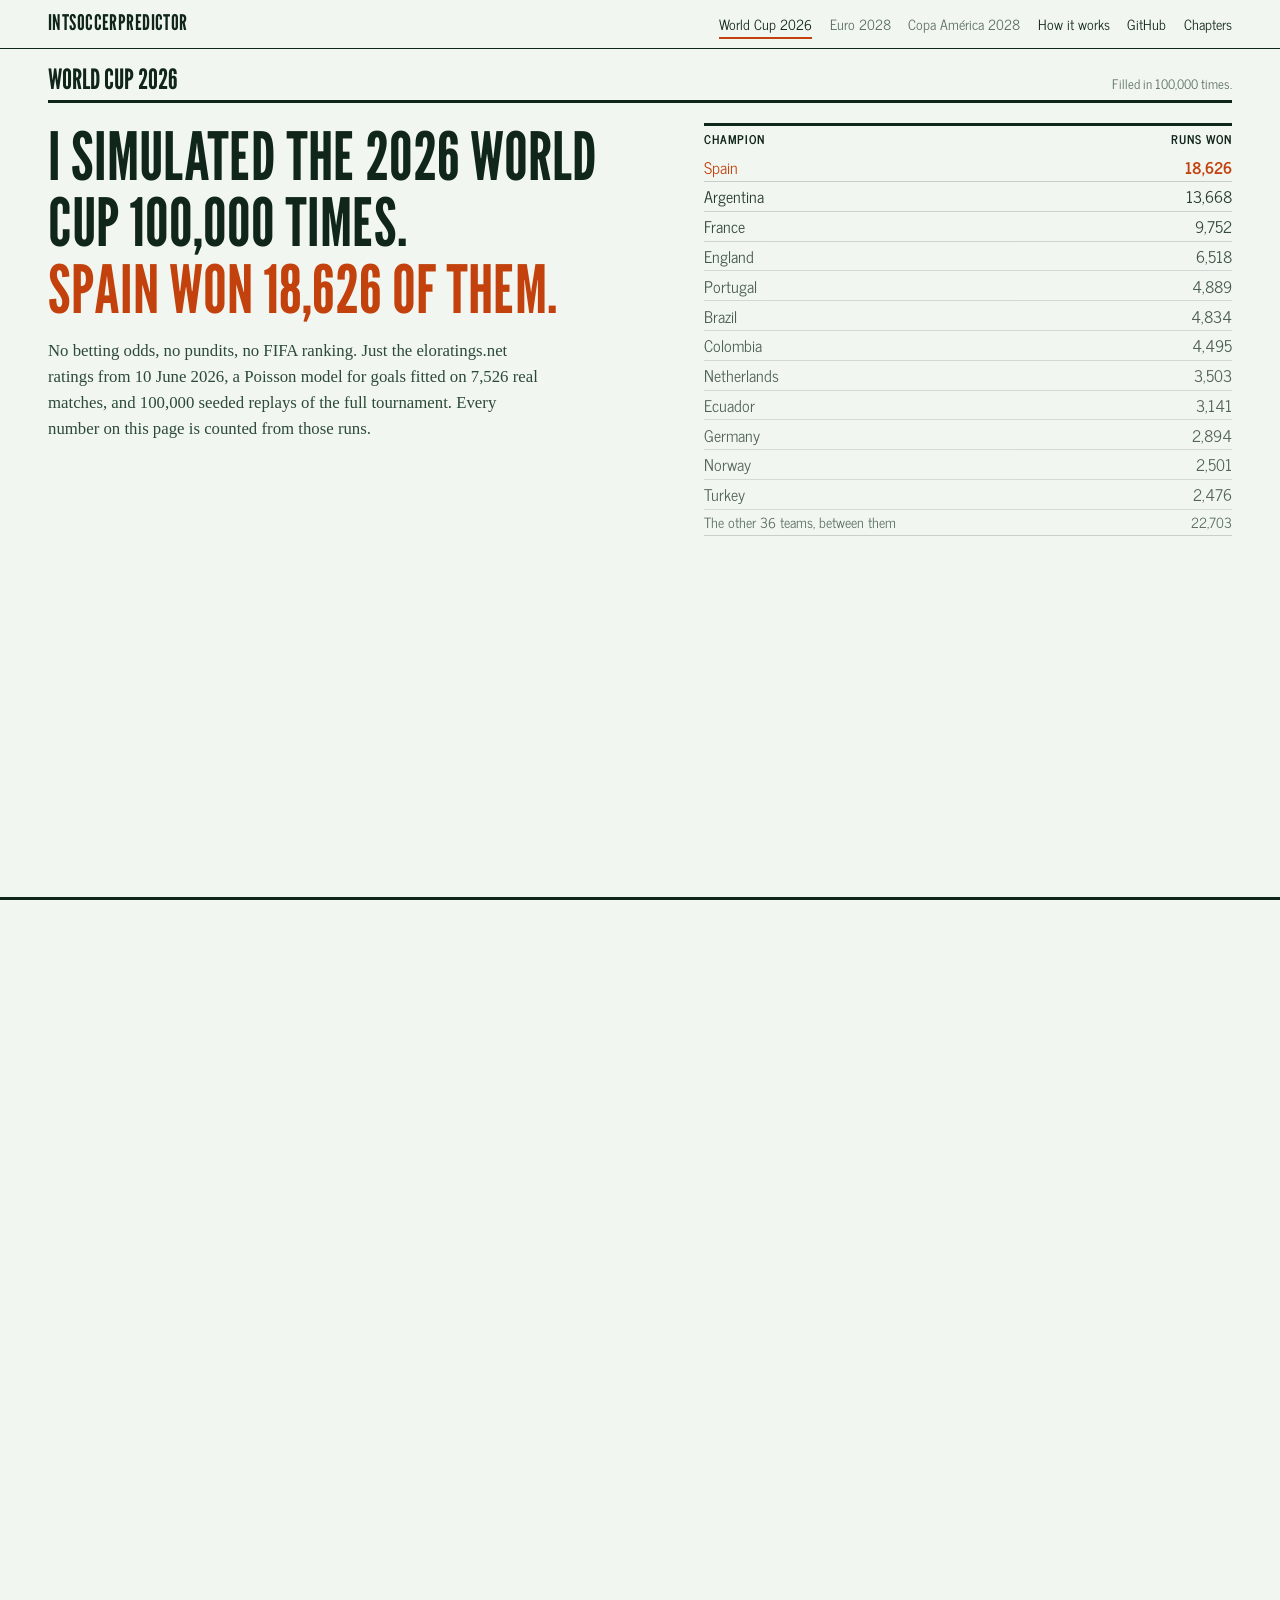
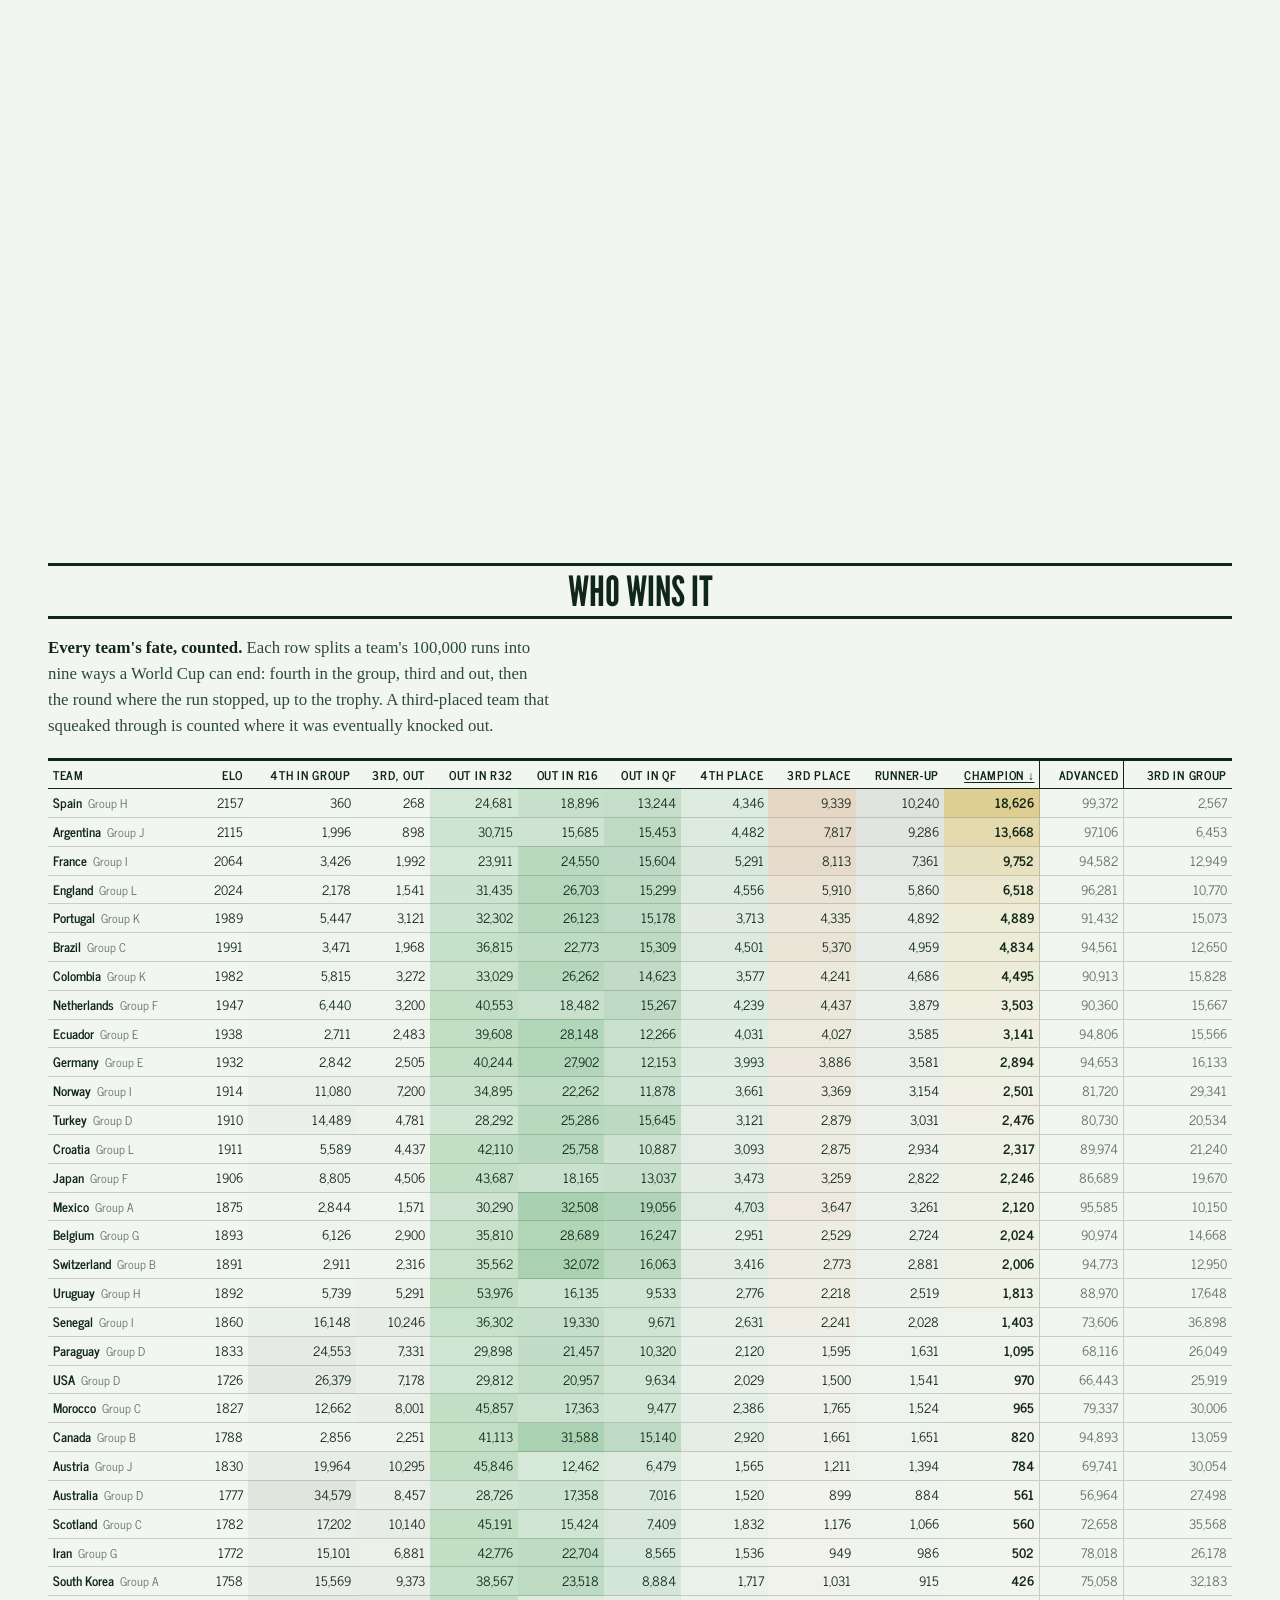
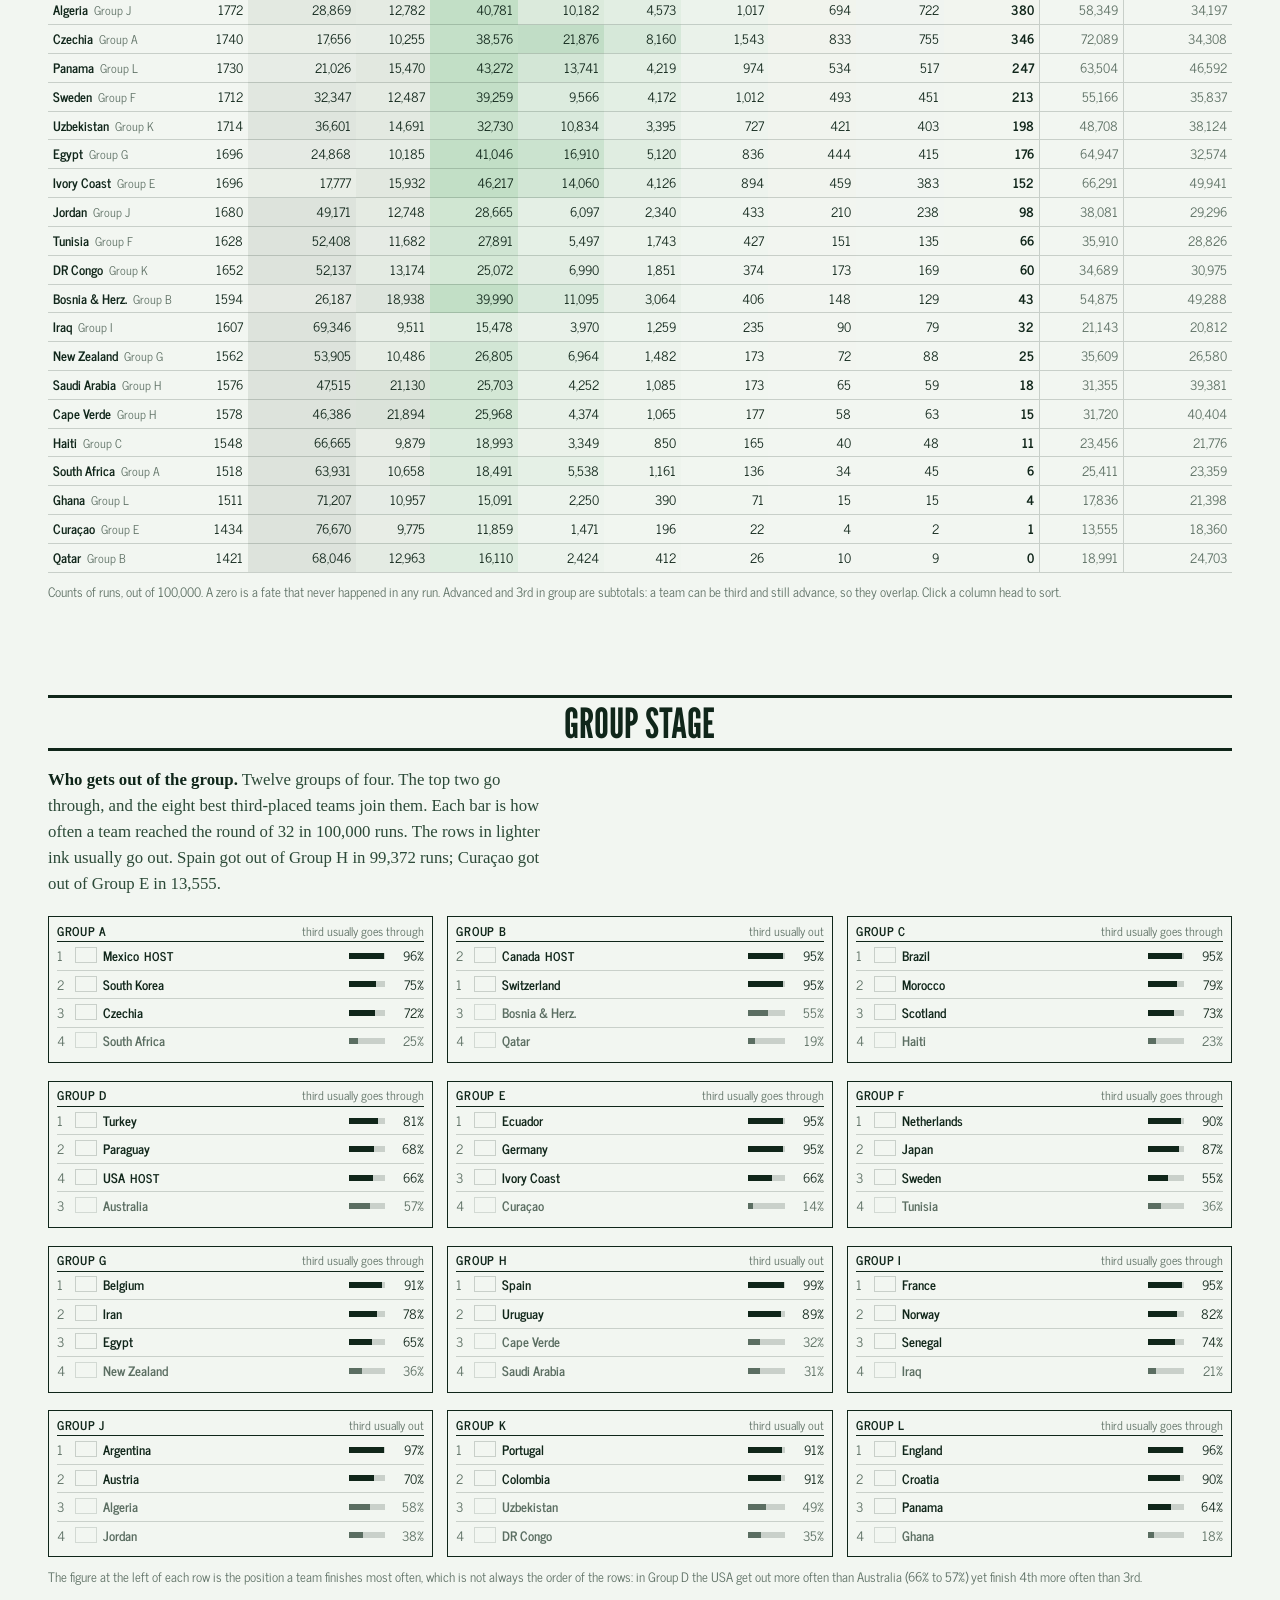
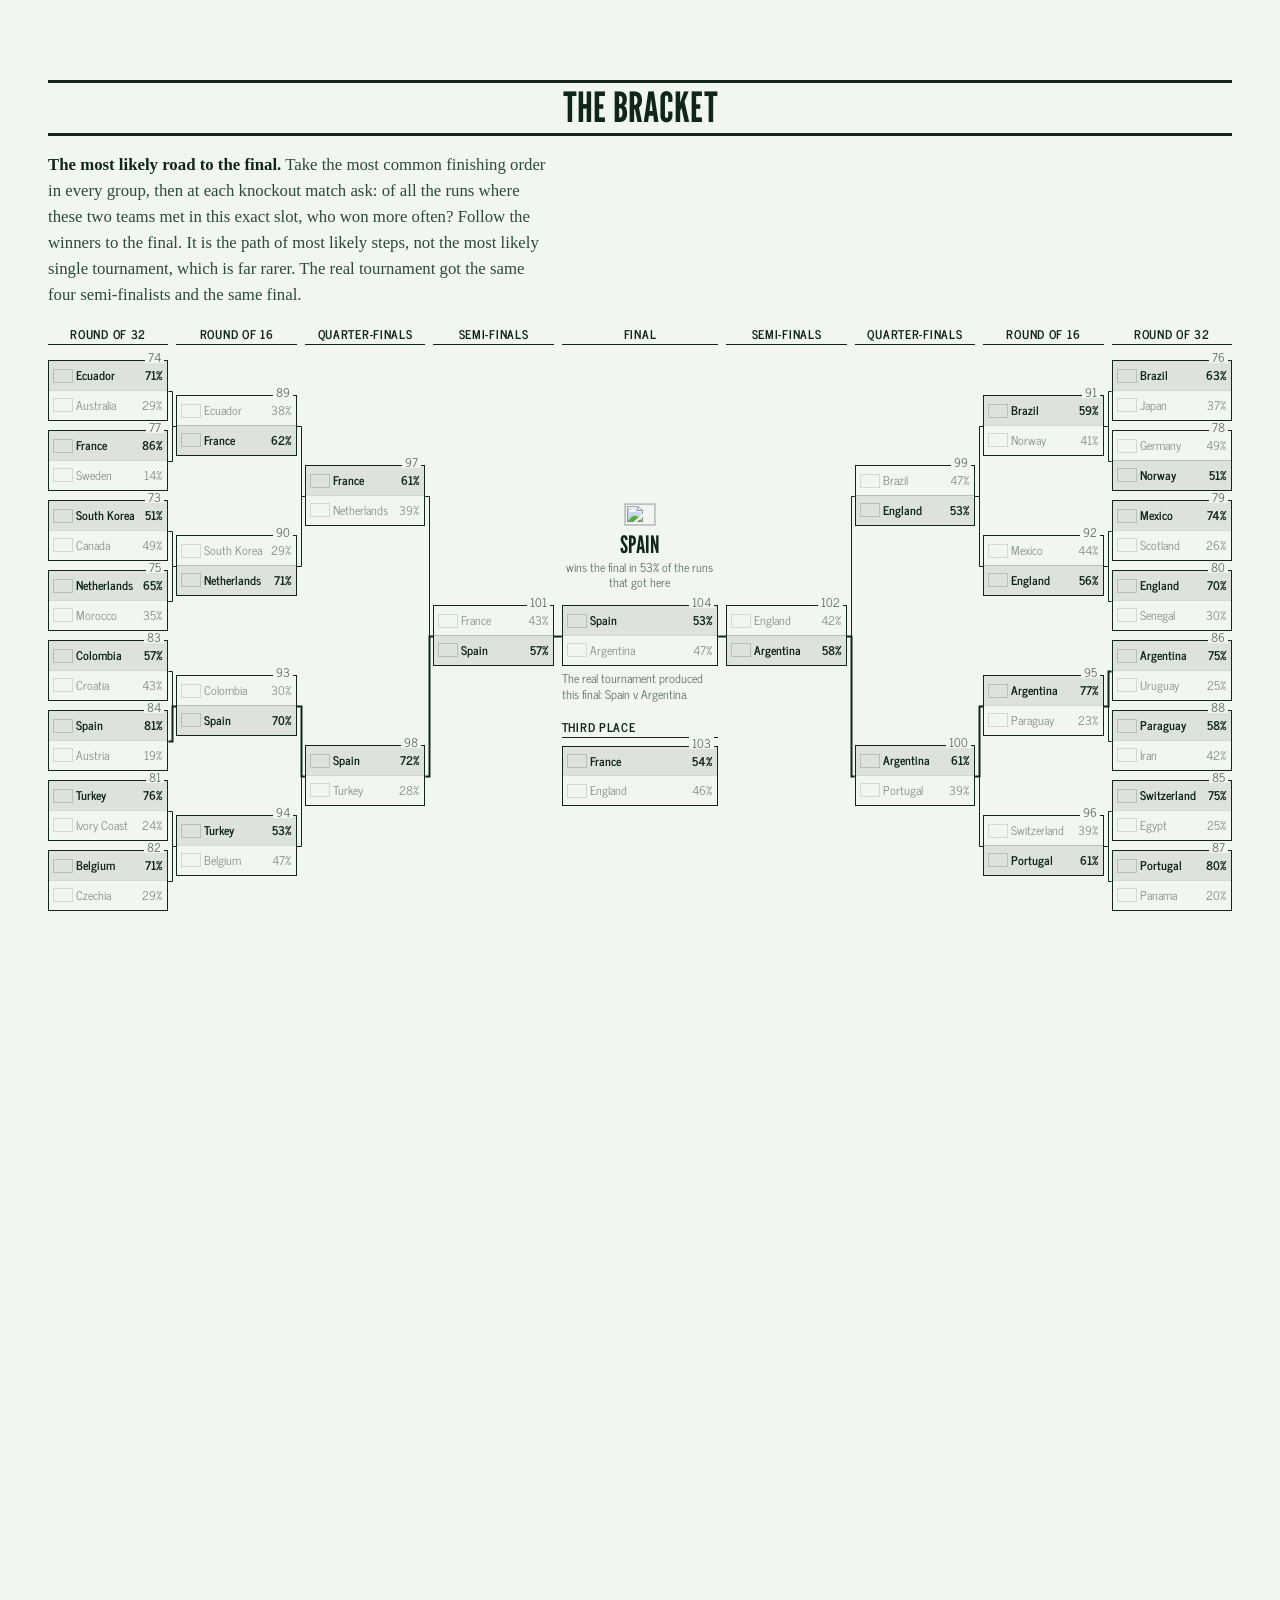
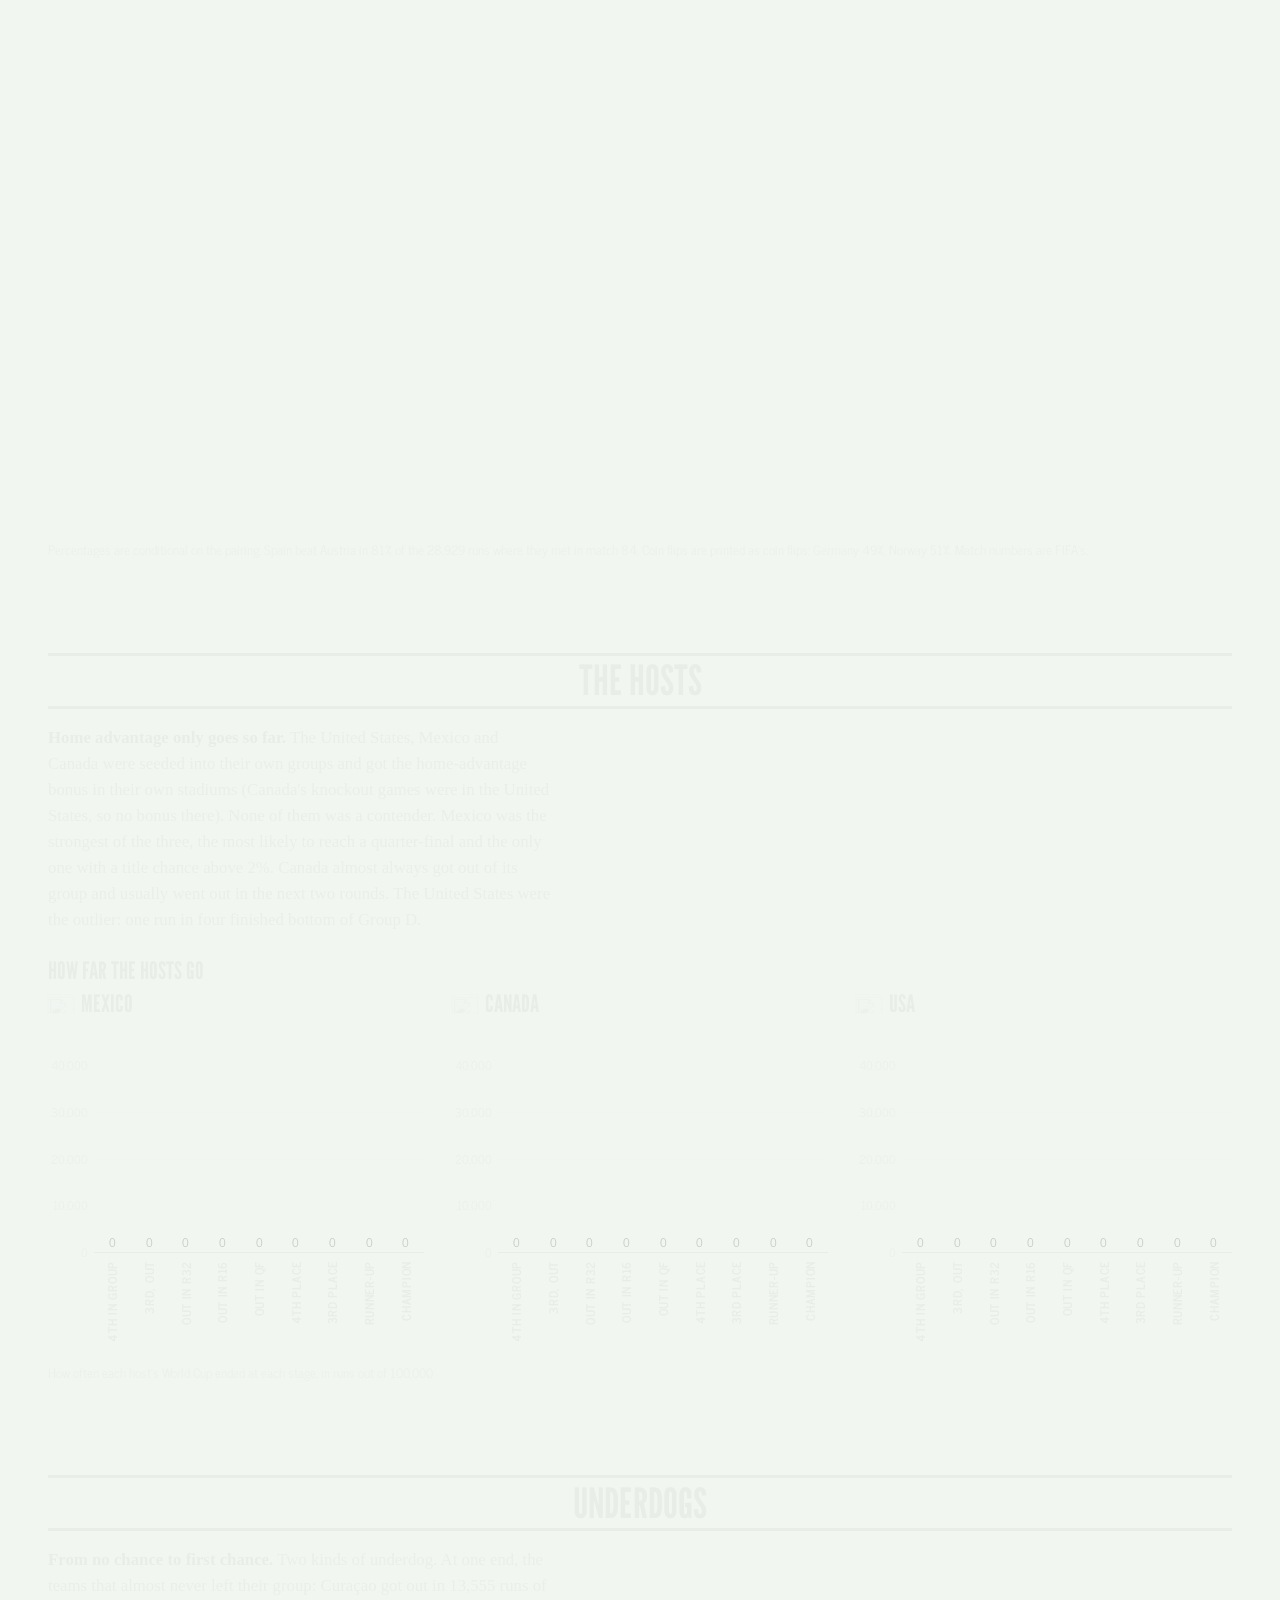
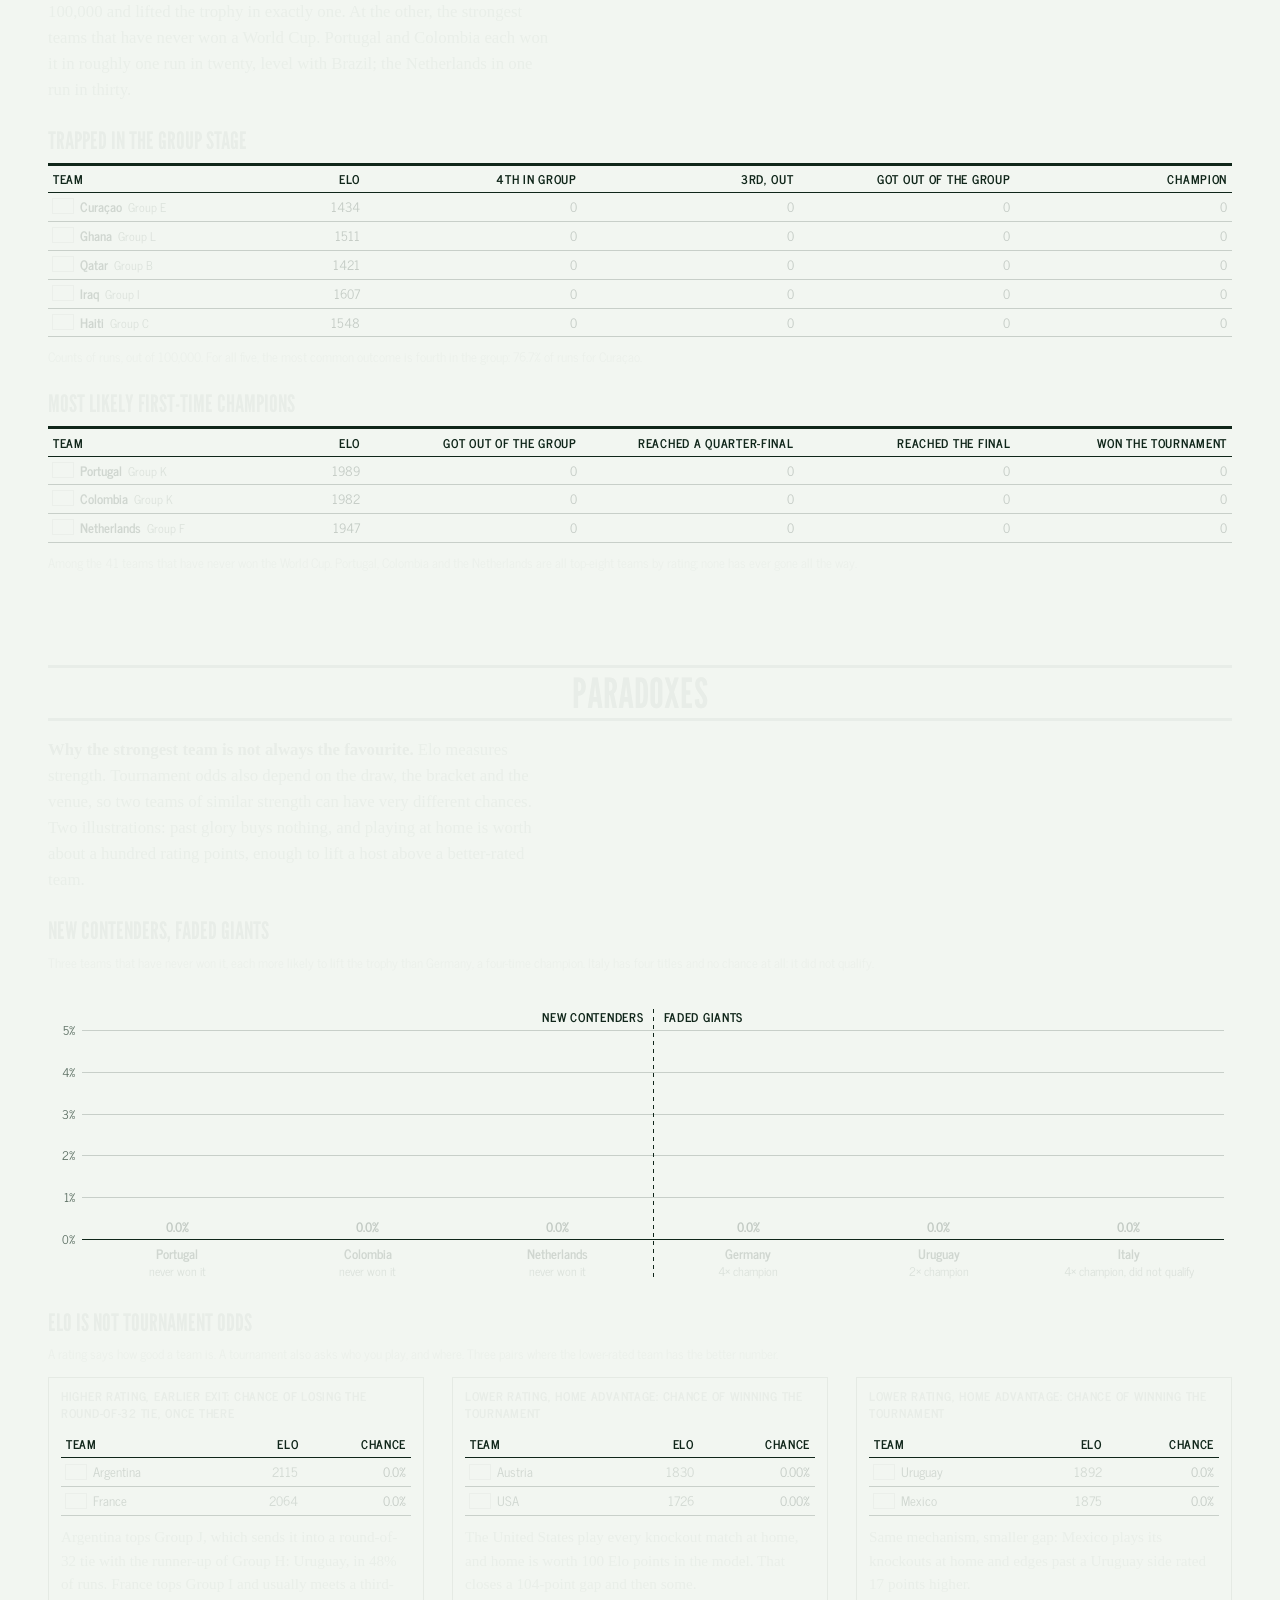
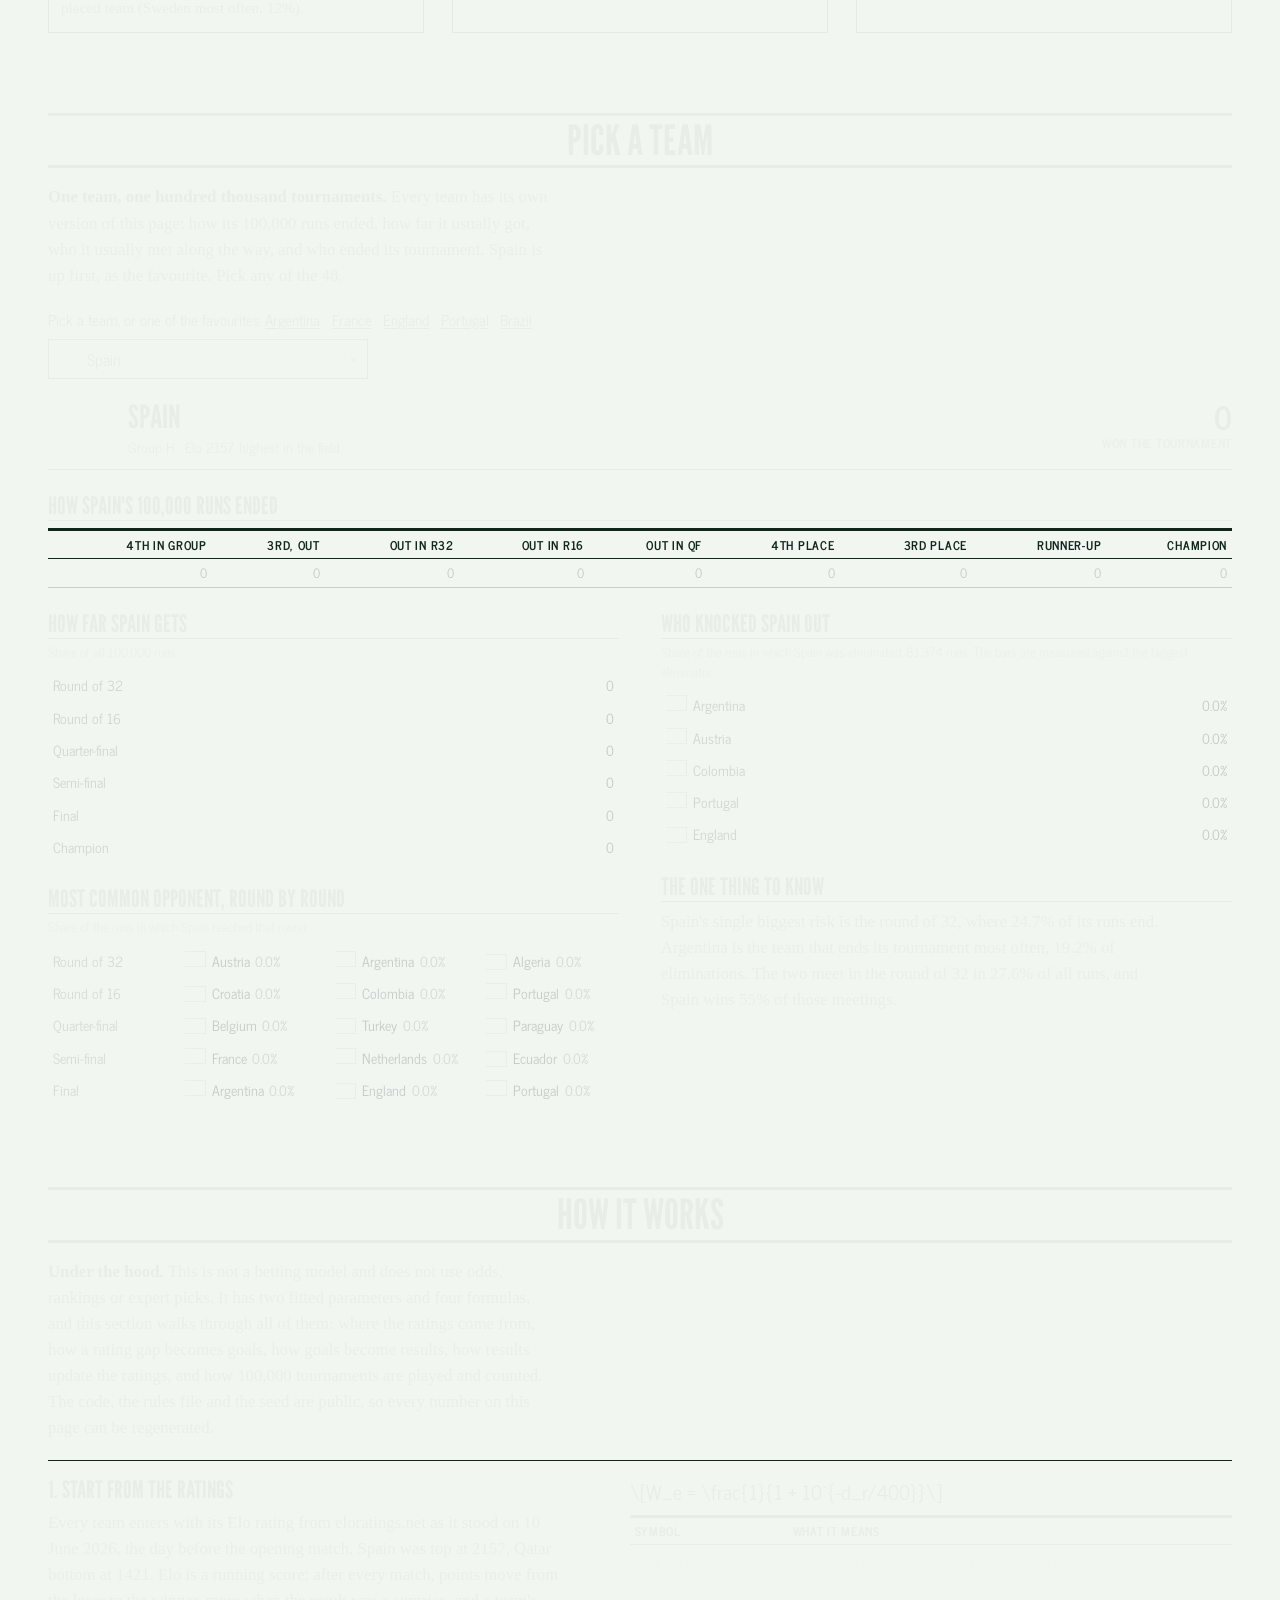
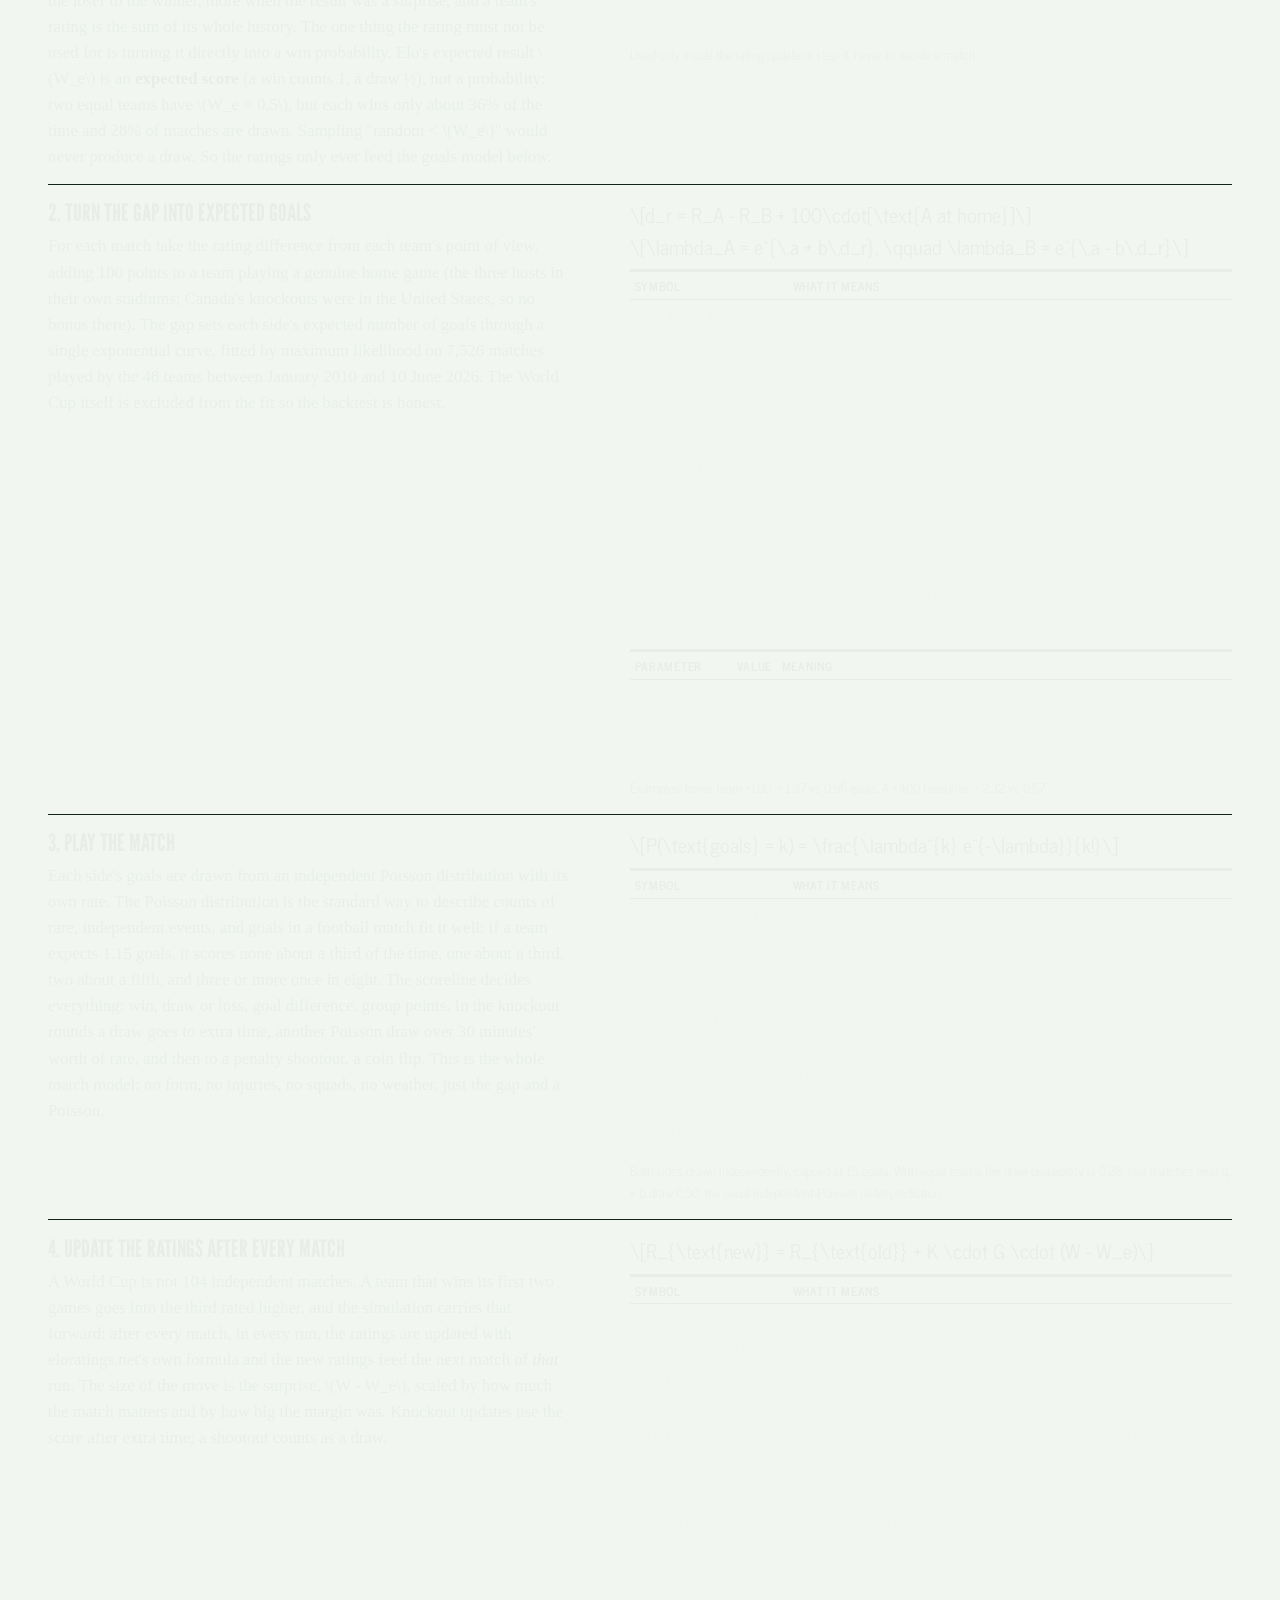
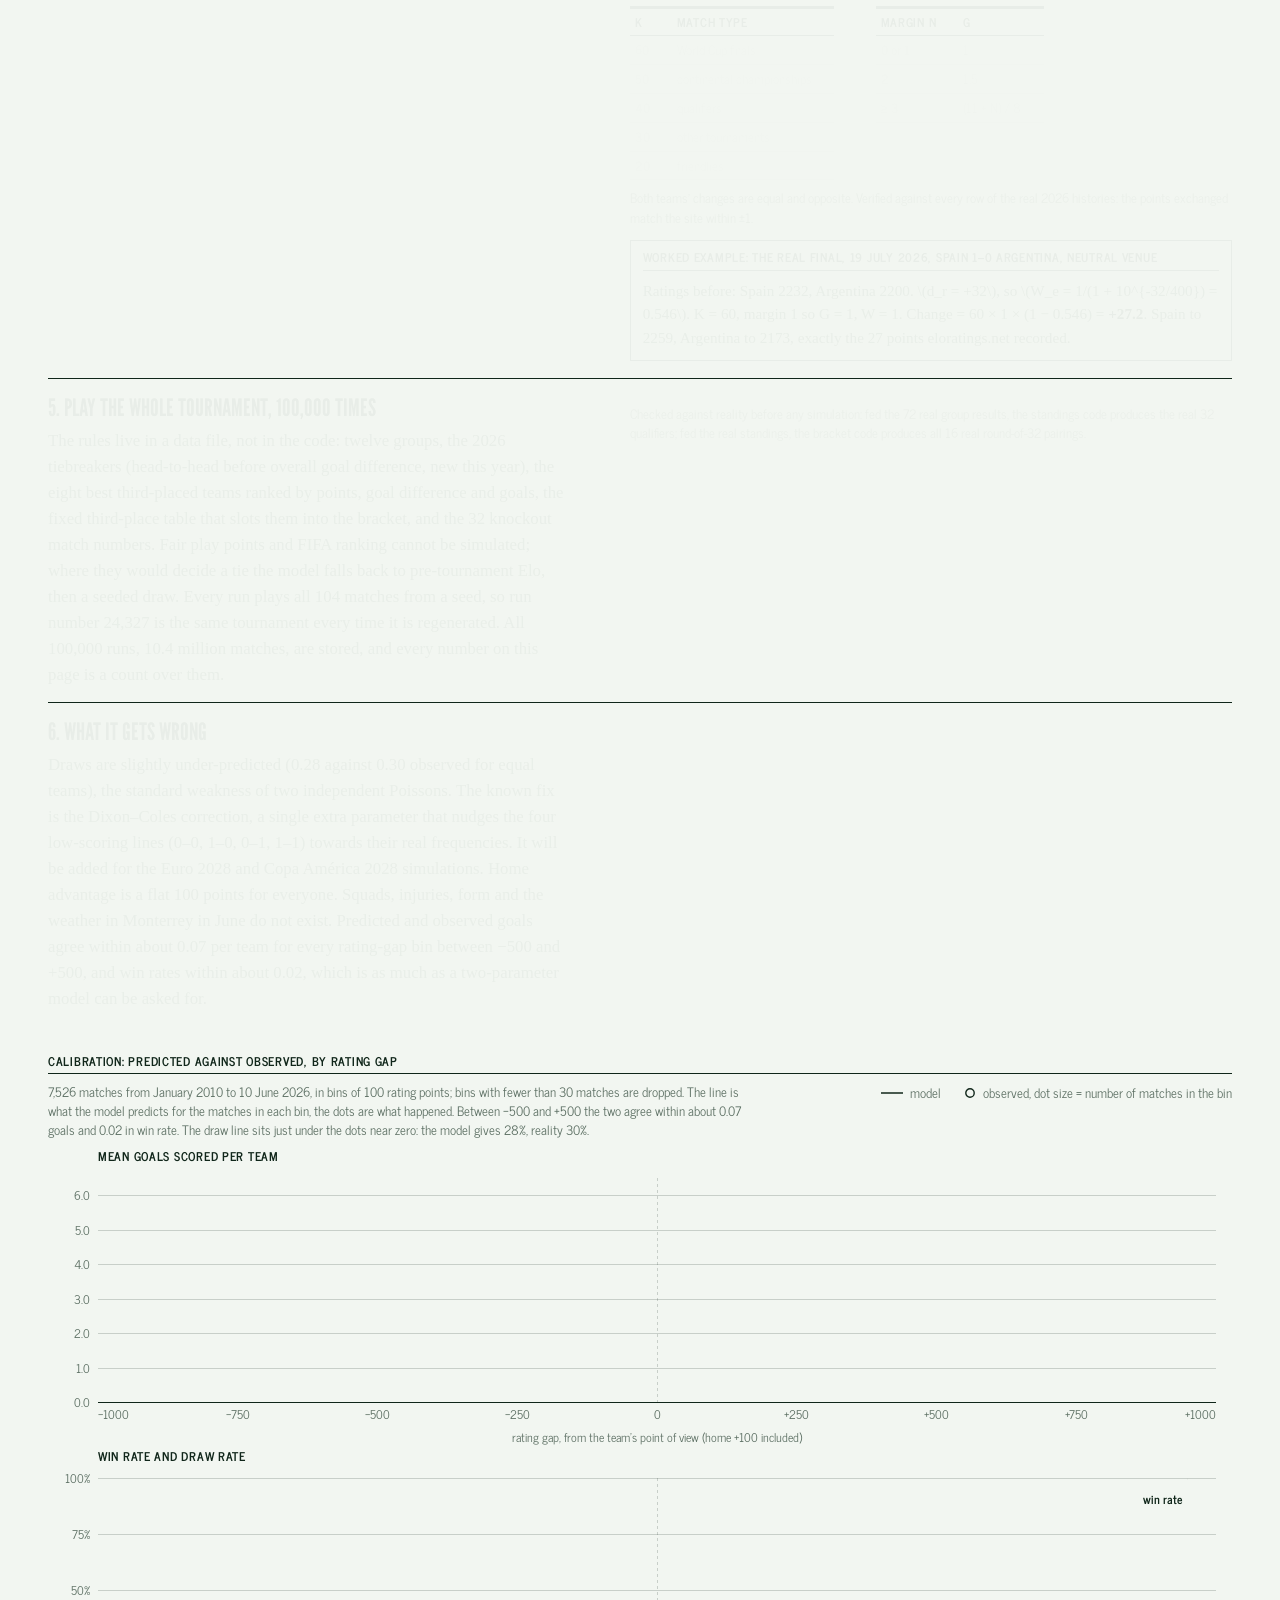
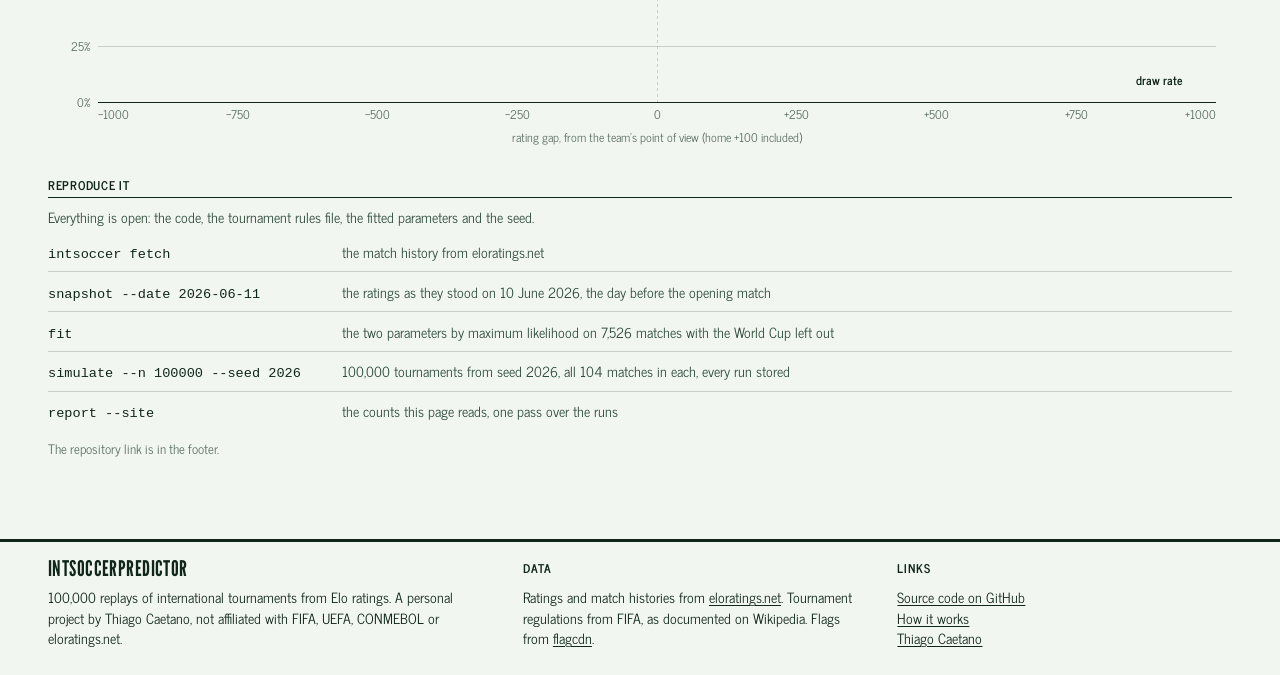
==== commit 8bb2588d: "Component 11c: owner amendments after Thiago's pass: sticky header, hero copy, groups lead, opponent" ====
--- a/site/index.html
+++ b/site/index.html
@@ -53,6 +53,7 @@
   <div><div class="fh">Data</div><p>Ratings and match histories from <a href="https://eloratings.net">eloratings.net</a>. Tournament regulations from FIFA, as documented on Wikipedia. Flags from <a href="https://flagcdn.com">flagcdn</a>.</p></div>
   <div><div class="fh">Links</div><p><a href="https://github.com/tcaetanoa-droid/IntSoccerPredictor">Source code on GitHub</a><br><a href="#how-it-works">How it works</a><br><a href="thiago.html">Thiago Caetano</a></p></div>
 </footer>
+<script type="module" src="js/header.js"></script>
 <script type="module" src="js/main.js"></script>
 </body>
 </html>
--- a/site/css/site.css
+++ b/site/css/site.css
@@ -11,6 +11,9 @@
   --reading: 'Old Standard TT', Georgia, serif;
   --grid: 'News Cycle', 'Arial Narrow', sans-serif;
   --gutter: 48px; --sheet: 1360px;
+  /* The sticky masthead's measured height, published by js/header.js. Nothing sits under the
+     header until it has been measured, so the value before the script runs is no header at all. */
+  --hdr: 0px;
 }
 * { box-sizing: border-box; }
 html { scroll-behavior: smooth; }
@@ -26,25 +29,34 @@
    the .sr spans inside a wide table are contained and clipped here, not by the viewport. */
 .scroll-x { position: relative; overflow-x: auto; scrollbar-width: thin; scrollbar-color: var(--ink) transparent; }
 
-/* site masthead */
-.site-header { display: flex; justify-content: space-between; align-items: baseline; gap: .6rem 2rem; flex-wrap: wrap; padding: .75rem var(--gutter) .6rem; border-bottom: 1px solid var(--ink); font-size: .85rem; }
+/* site masthead: it stays at the top of the sheet throughout the scroll, on the paper and over
+   everything the sheet prints. Its height is not constant — the nav wraps at narrow widths — so
+   js/header.js measures it into --hdr, which the pinned screens, the chapter list and every hash
+   target are set from. */
+.site-header { position: sticky; top: 0; z-index: 5; background: var(--paper); display: flex; justify-content: space-between; align-items: baseline; gap: .6rem 2rem; flex-wrap: wrap; padding: .75rem var(--gutter) .6rem; border-bottom: 1px solid var(--ink); font-size: .85rem; }
 .wordmark { font: 1.35rem/1 var(--display); text-transform: uppercase; letter-spacing: .02em; text-decoration: none; }
 .site-header nav { display: flex; gap: 1.1rem; flex-wrap: wrap; align-items: baseline; }
 .site-header nav a { text-decoration: none; }
 .site-header nav a[aria-current="page"] { border-bottom: 2px solid var(--orange); padding-bottom: .1rem; }
+/* Feedback, as every row on the sheet has one: a hovered nav link takes the sheet's own underline. */
+.site-header nav a:not([aria-current]):hover { text-decoration: underline; }
 .site-header nav .soon { color: var(--muted); }
 .chapters-btn { font: inherit; color: inherit; background: none; border: 0; padding: 0; cursor: pointer; }
 /* The chapter list: a box on paper under the masthead's right edge. Escape and light dismiss
    come from the popover attribute; the first link takes focus on open (autofocus). */
-#chapters { position: fixed; inset: 3.4rem var(--gutter) auto auto; margin: 0; padding: .35rem .9rem .4rem; min-width: 12rem; background: var(--paper); color: var(--ink); border: 1px solid var(--ink); }
+#chapters { position: fixed; inset: calc(var(--hdr) + .4rem) var(--gutter) auto auto; margin: 0; padding: .35rem .9rem .4rem; min-width: 12rem; background: var(--paper); color: var(--ink); border: 1px solid var(--ink); }
 #chapters a { display: block; padding: .3rem 0; font-size: .85rem; text-decoration: none; border-top: 1px solid var(--hair); }
 #chapters a:first-child { border-top: 0; }
+/* Feedback: a hovered chapter takes the 9% ink tint a highlighted list row prints on. */
+#chapters a:hover { background: color-mix(in srgb, var(--ink) 9%, transparent); }
 
 /* the sheet */
 .sheet { max-width: var(--sheet); margin: 0 auto; padding: 0 var(--gutter); }
+/* A hash target lands its own top under the sticky masthead, never behind it. */
+#hero, .chapter { scroll-margin-top: var(--hdr); }
 /* A chart masthead: the hero's and the placeholder pages'. */
 .mast { display: flex; justify-content: space-between; align-items: baseline; gap: .5rem 1.5rem; flex-wrap: wrap; border-bottom: 3px solid var(--ink); padding: 1rem 0 .35rem; }
-.mast .mt { font: 1.75rem/1 var(--display); text-transform: uppercase; }
+.mast .mt { margin: 0; font: 1.75rem/1 var(--display); text-transform: uppercase; }
 .mast .mi { font-size: .8rem; color: var(--muted); text-align: right; }
 
 /* chapter pattern: title between rules, intro in the reading face, agate tables */
@@ -52,7 +64,7 @@
 .chapter h2 { font: 2.6rem/.95 var(--display); font-weight: 400; text-transform: uppercase; text-align: center; margin: 0 0 1rem; padding: .35rem 0 .3rem; border-top: 3px solid var(--ink); border-bottom: 3px solid var(--ink); }
 .chapter .intro { font: 1.05rem/1.55 var(--reading); color: var(--ink-soft); max-width: 60ch; margin: 0 0 1.2rem; }
 .chapter .intro b { color: var(--ink); }
-.chapter h3 { font: 1.5rem/1 var(--display); font-weight: 400; text-transform: uppercase; margin: 1.6rem 0 .6rem; }
+.chapter h3, .chapter .mast ~ h2 { font: 1.5rem/1 var(--display); font-weight: 400; text-transform: uppercase; margin: 1.6rem 0 .6rem; }
 .chapter .foot { font-size: .8rem; color: var(--muted); margin-top: .6rem; }
 .agate { border-collapse: collapse; width: 100%; font-size: .8rem; }
 .agate thead th { font-weight: 700; font-size: .75rem; text-transform: uppercase; letter-spacing: .06em; text-align: right; padding: .3rem .3rem .2rem; border-top: 3px solid var(--ink); border-bottom: 1px solid var(--ink); white-space: nowrap; }
@@ -68,7 +80,6 @@
 /* phones and tablets */
 @media (max-width: 1023px) {
   :root { --gutter: 16px; }
-  #chapters { inset: .75rem var(--gutter) auto auto; }
   .mast .mt { font-size: 1.4rem; }
   .mast .mi { text-align: left; }
   .chapter h2 { font-size: 2rem; }
@@ -77,7 +88,7 @@
 /* hero: the pin block is taller than the viewport and the held screen sticks inside it;
    js/print.js sets the block's height and, when the held screen does not fit, the flow class. */
 #hero .pin { position: relative; }
-#hero .held { position: sticky; top: 0; height: 100dvh; display: flex; flex-direction: column; }
+#hero .held { position: sticky; top: var(--hdr); height: calc(100dvh - var(--hdr)); display: flex; flex-direction: column; }
 #hero .pin.flow .held { position: static; height: auto; }
 #hero .hero-grid { display: grid; grid-template-columns: 1.15fr 1fr; gap: 3rem; align-items: start; margin-top: 1.25rem; flex: 1; }
 #hero h1 { font: clamp(2.6rem, 5.2vw, 4.4rem)/1 var(--display); font-weight: 400; text-transform: uppercase; margin: 0; }
@@ -142,7 +153,7 @@
    moment: js/bracket.js holds the screen with the whole grid in view and prints the knockout
    rounds inside the hold, so the region sticks inside a taller block, as the hero does. */
 #bracket .pin { position: relative; }
-#bracket .held { position: sticky; top: 0; }
+#bracket .held { position: sticky; top: var(--hdr); }
 #bracket .pin.flow .held { position: static; }
 #bracket .bracket { position: relative; display: grid; grid-template-columns: repeat(4, 1fr) 1.3fr repeat(4, 1fr); grid-template-rows: auto 560px; gap: 10px 8px; min-width: 1104px; }
 #bracket .bh { font-weight: 700; font-size: .75rem; line-height: 1.2; text-transform: uppercase; letter-spacing: .06em; text-align: center; padding-bottom: .2rem; border-bottom: 1px solid var(--ink); }
@@ -252,7 +263,7 @@
 #paradoxes .vst tbody th { font-weight: 400; }
 #paradoxes .vst tbody .el { color: var(--muted); }
 #paradoxes .vst tbody tr.hi th, #paradoxes .vst tbody tr.hi td { font-weight: 700; }
-#paradoxes .prz { font: .95rem/1.5 var(--reading); color: var(--ink-soft); margin: .6rem 0 0; }
+#paradoxes .prz { font: .95rem/1.55 var(--reading); color: var(--ink-soft); margin: .6rem 0 0; }
 @media (max-width: 900px) { #paradoxes .pairs { grid-template-columns: minmax(0, 1fr); gap: 1.4rem; } }
 
 /* chapter 7: pick a team. The picker is a printed field under its line of favourites; the team
@@ -310,12 +321,22 @@
 #pick-a-team .reg.opp { container-type: inline-size; }
 #pick-a-team .orow { display: grid; grid-template-columns: 7.5rem minmax(0, 1fr); gap: .2rem .75rem; }
 #pick-a-team .olb { color: var(--ink-soft); }
-#pick-a-team .olist { display: flex; flex-wrap: wrap; gap: .2rem 1.4rem; }
-#pick-a-team .oitem { white-space: nowrap; }
+/* The three opponents of a round are three equal columns, so the first, second and third flag
+   each sit on one vertical line down the region; a name too long for its column is cut with an
+   ellipsis rather than wrapping the row. */
+#pick-a-team .olist { display: grid; grid-template-columns: repeat(3, minmax(0, 1fr)); gap: .2rem 1.4rem; }
+#pick-a-team .oitem { min-width: 0; white-space: nowrap; overflow: hidden; text-overflow: ellipsis; }
 #pick-a-team .oitem b { margin-left: .35rem; font-weight: 400; color: var(--muted); font-variant-numeric: tabular-nums; }
 @container (max-width: 560px) {
   #pick-a-team .orow { grid-template-columns: minmax(0, 1fr); }
   #pick-a-team .olist { gap: .2rem 1rem; }
+}
+/* Three columns need 128.8px each for the widest item, "Netherlands 10.9%" with its flag,
+   measured at .875rem News Cycle; with the label on its own line the region needs 3 × 128.8 plus
+   its two 1rem gaps and its own .3rem padding, 428px, to hold them. Below that the three go one
+   per line: at 390 the region is 358px and a column would be 105.5px. */
+@container (max-width: 440px) {
+  #pick-a-team .olist { grid-template-columns: minmax(0, 1fr); }
 }
 /* Feedback: a hovered list row darkens its ink. */
 #pick-a-team .lrow:hover, #pick-a-team .krow:hover, #pick-a-team .orow:hover { filter: brightness(.94); }
@@ -329,7 +350,7 @@
 #how-it-works .mstep { display: grid; grid-template-columns: 1fr 1.12fr; gap: 0 44px; border-top: 1px solid var(--ink); padding: 1.05rem 0 .85rem; }
 #how-it-works .mcol { min-width: 0; }
 #how-it-works h3 { margin: 0 0 .5rem; }
-#how-it-works .mprose { font: 1.05rem/1.6 var(--reading); color: var(--ink-soft); max-width: 62ch; margin: 0; }
+#how-it-works .mprose { font: 1.05rem/1.55 var(--reading); color: var(--ink-soft); max-width: 62ch; margin: 0; }
 #how-it-works .mprose b, #how-it-works .mprose em { color: var(--ink); }
 /* A superscript or subscript in running text still has to clear the 12px floor. */
 #how-it-works sup, #how-it-works sub { font-size: max(12px, .72em); }
@@ -354,7 +375,7 @@
 #how-it-works .two th, #how-it-works .two td { text-align: left; padding-right: 1.4rem; }
 /* The worked example: a 1px ink box under its label line, its numbers in full ink. */
 #how-it-works .ex { border: 1px solid var(--ink); padding: .55rem .75rem .7rem; margin: .8rem 0 .2rem; }
-#how-it-works .ex p { font: .95rem/1.6 var(--reading); color: var(--ink-soft); margin: .5rem 0 0; }
+#how-it-works .ex p { font: .95rem/1.55 var(--reading); color: var(--ink-soft); margin: .5rem 0 0; }
 #how-it-works .ex b { color: var(--ink); font-weight: 700; font-variant-numeric: tabular-nums; }
 /* The calibration chart: ink lines, hollow ink dots, hairline grid. The caption reads over the two
    panels with the legend flush right on the same line. */
@@ -400,10 +421,16 @@
 /* footer: the sheet's colophon */
 .site-footer { max-width: var(--sheet); margin: 3rem auto 0; padding: 1rem var(--gutter) 2rem; border-top: 3px solid var(--ink); display: grid; grid-template-columns: 1.3fr 1fr 1fr; gap: 2.5rem; font-size: .85rem; line-height: 1.5; }
 .site-footer p { margin: .5rem 0 0; }
+/* The three column heads share one line box, so the three columns' text starts on one line. */
+.site-footer .wordmark, .site-footer .fh { display: block; line-height: 1.35rem; }
 .site-footer .fh { font-weight: 700; font-size: .75rem; text-transform: uppercase; letter-spacing: .08em; }
 @media (max-width: 1023px) { .site-footer { grid-template-columns: 1fr; gap: 1.25rem; } }
 
-/* placeholder pages: a ruled key list of what is known */
+/* placeholder pages: a ruled key list of what is known. The chart masthead's title is the page's
+   h1, so a sub-head under it is an h2 at the chapter sub-head's size, not a chapter title. */
+.chapter .mast ~ h2 { text-align: left; padding: 0; border: 0; }
+/* A page whose masthead is followed straight by its one sentence needs the air .facts carries. */
+.mast + .intro { margin-top: 1.2rem; }
 .facts { margin: 1.2rem 0 0; max-width: 70ch; }
 .facts div { display: grid; grid-template-columns: 7rem 1fr; gap: 1rem; padding: .35rem 0; border-bottom: 1px solid var(--hair); font-size: .85rem; }
 .facts dt { font-weight: 700; font-size: .75rem; text-transform: uppercase; letter-spacing: .08em; margin: 0; }
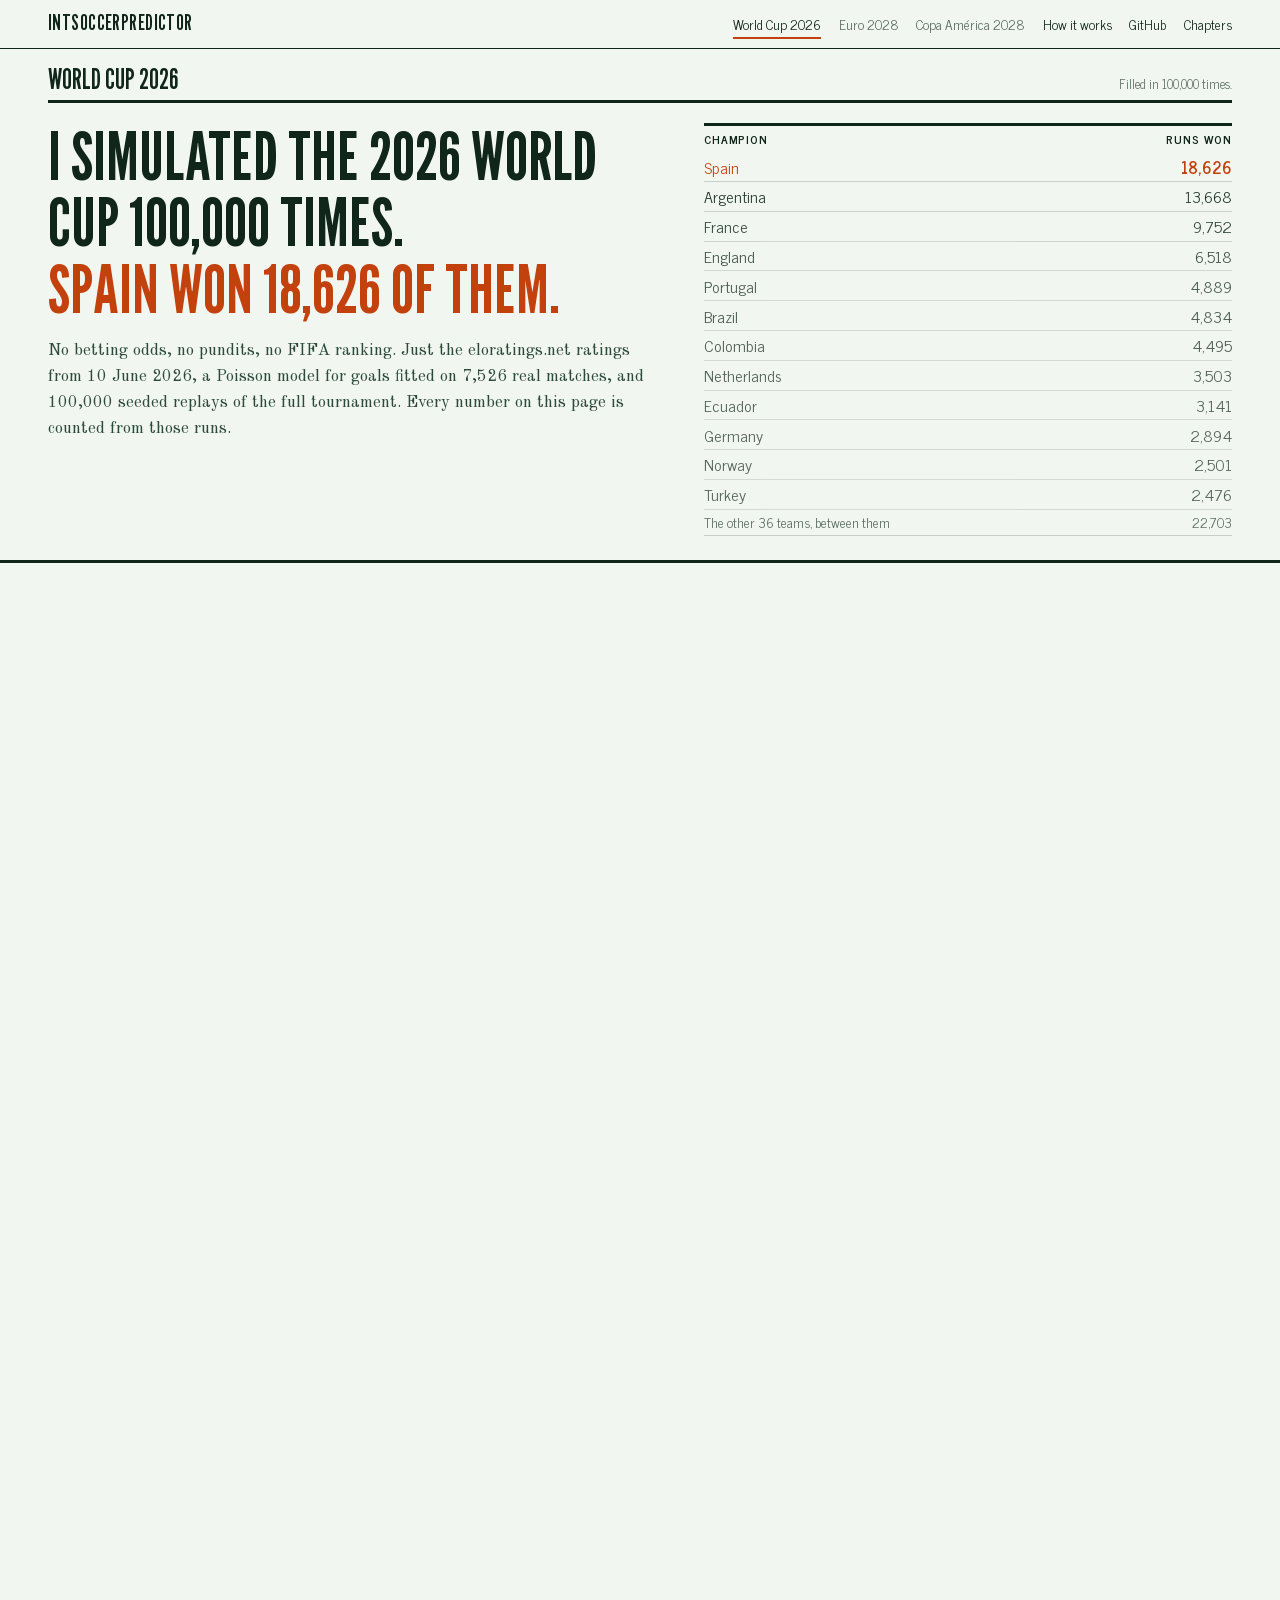
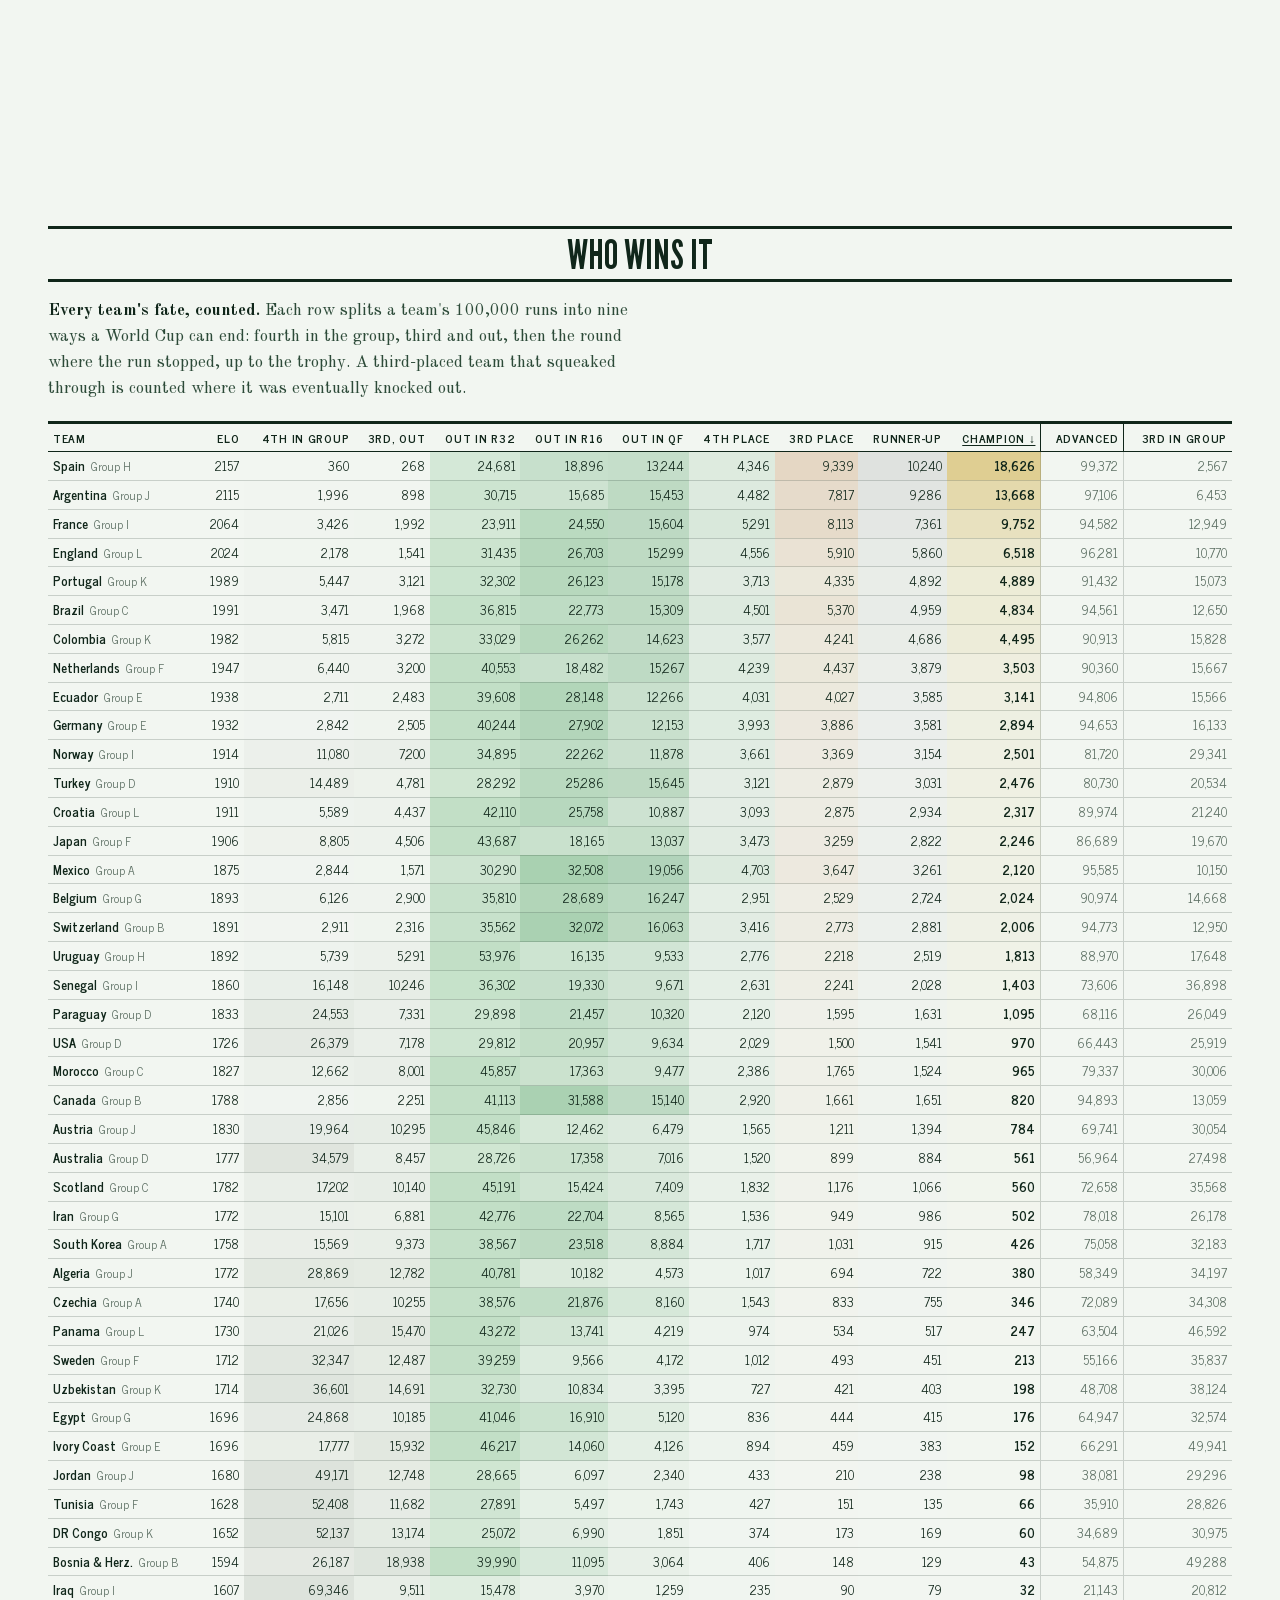
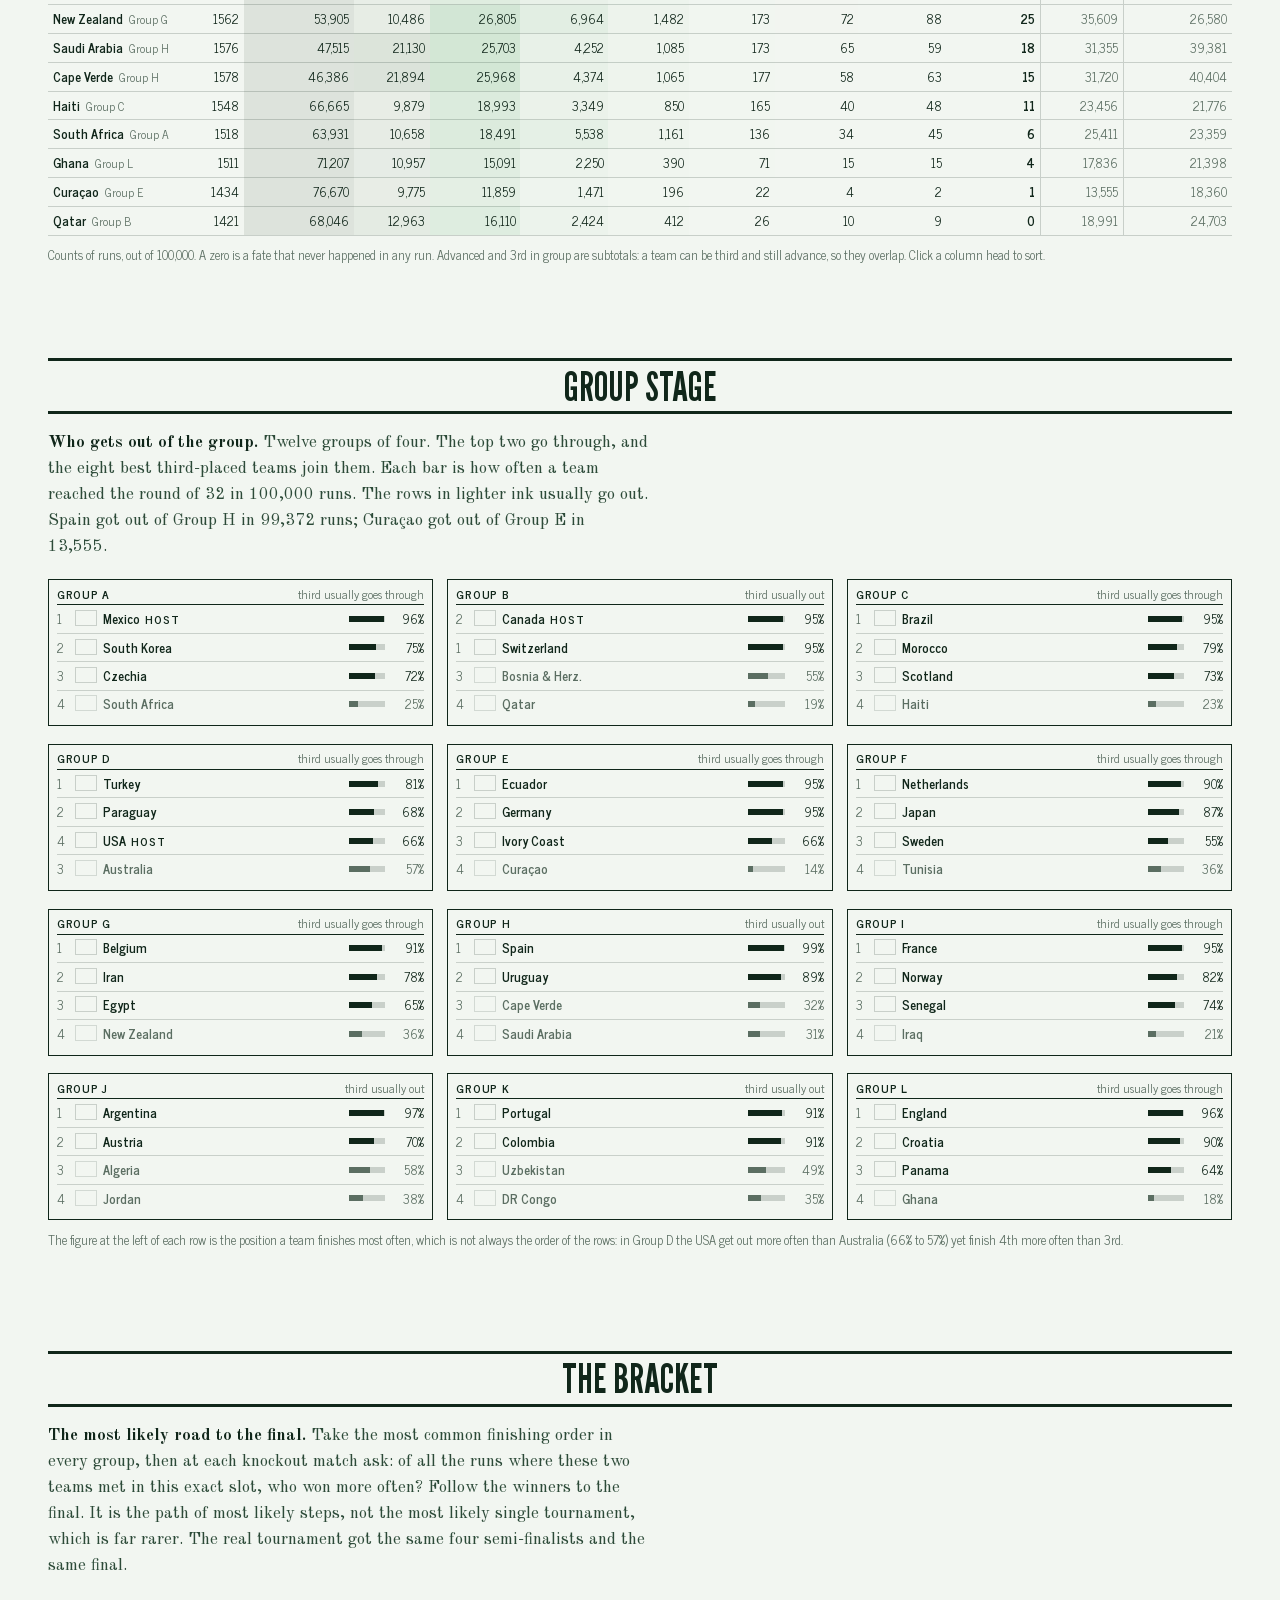
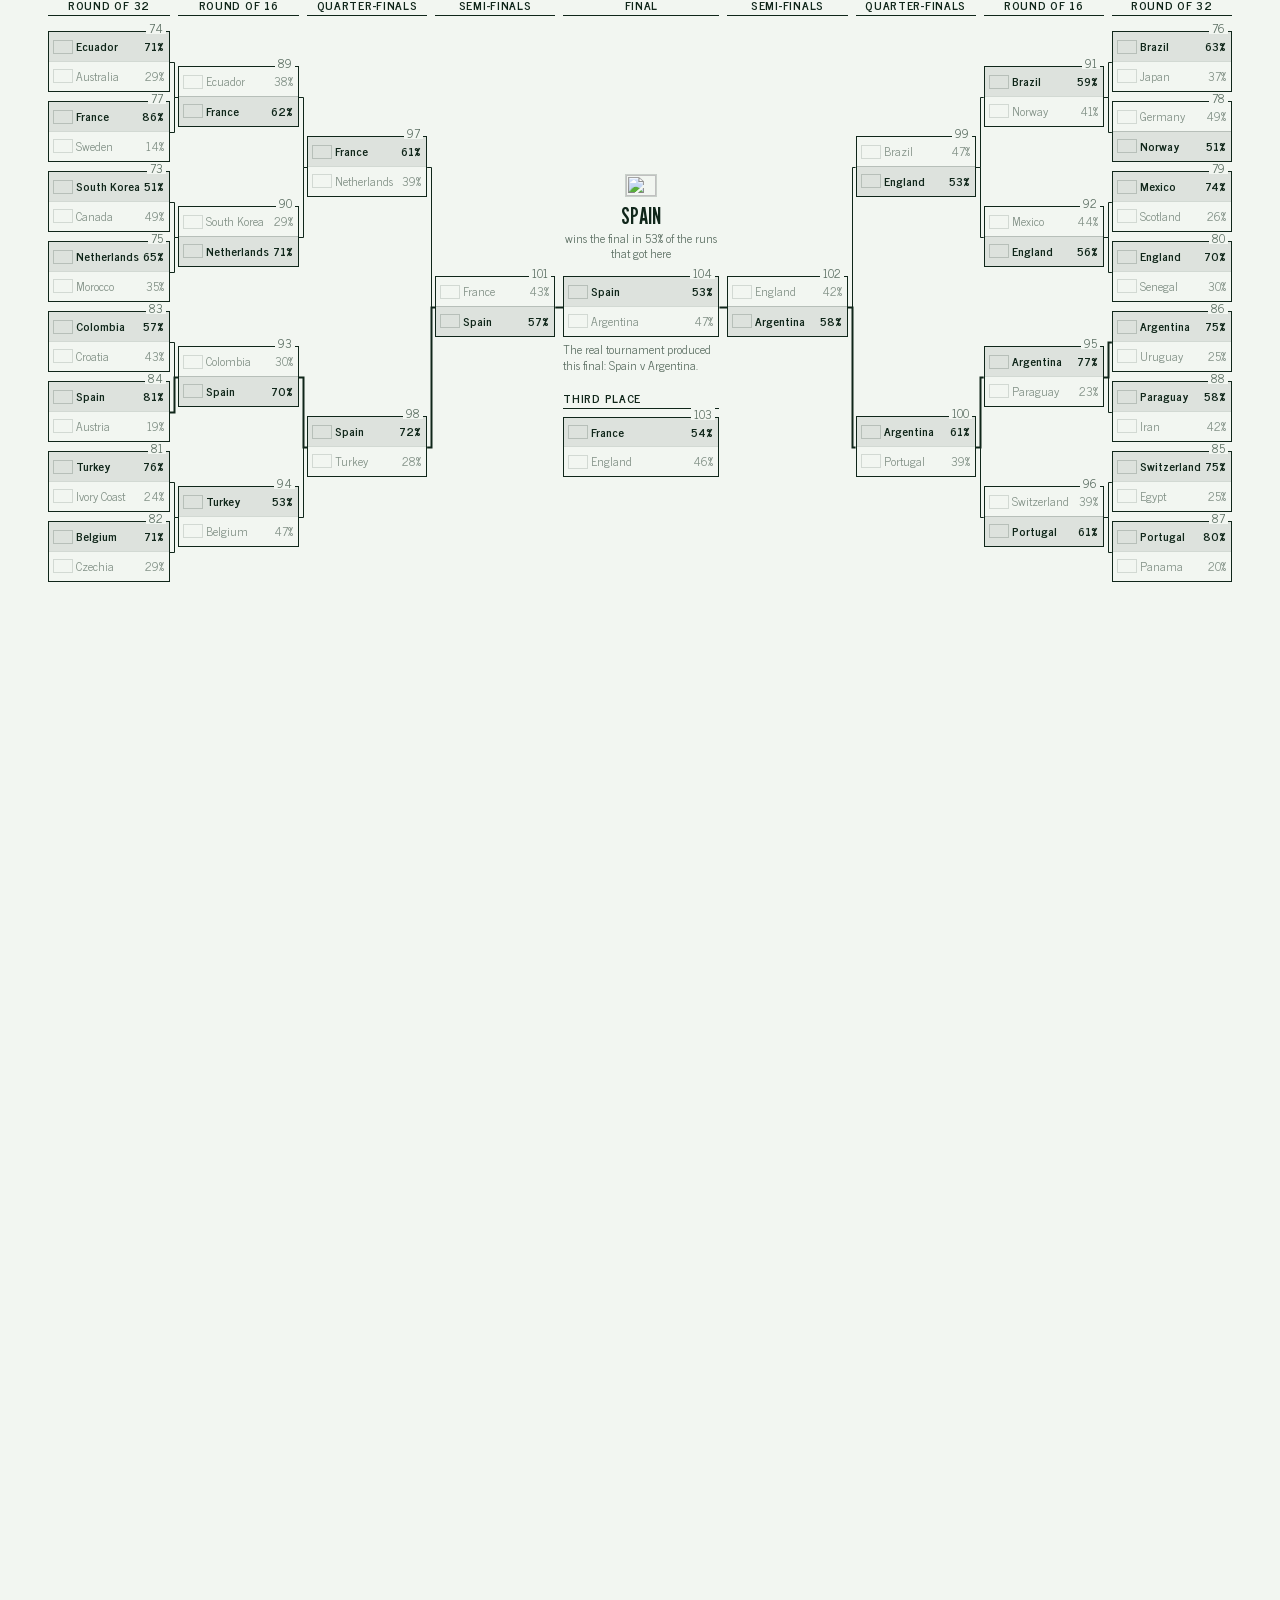
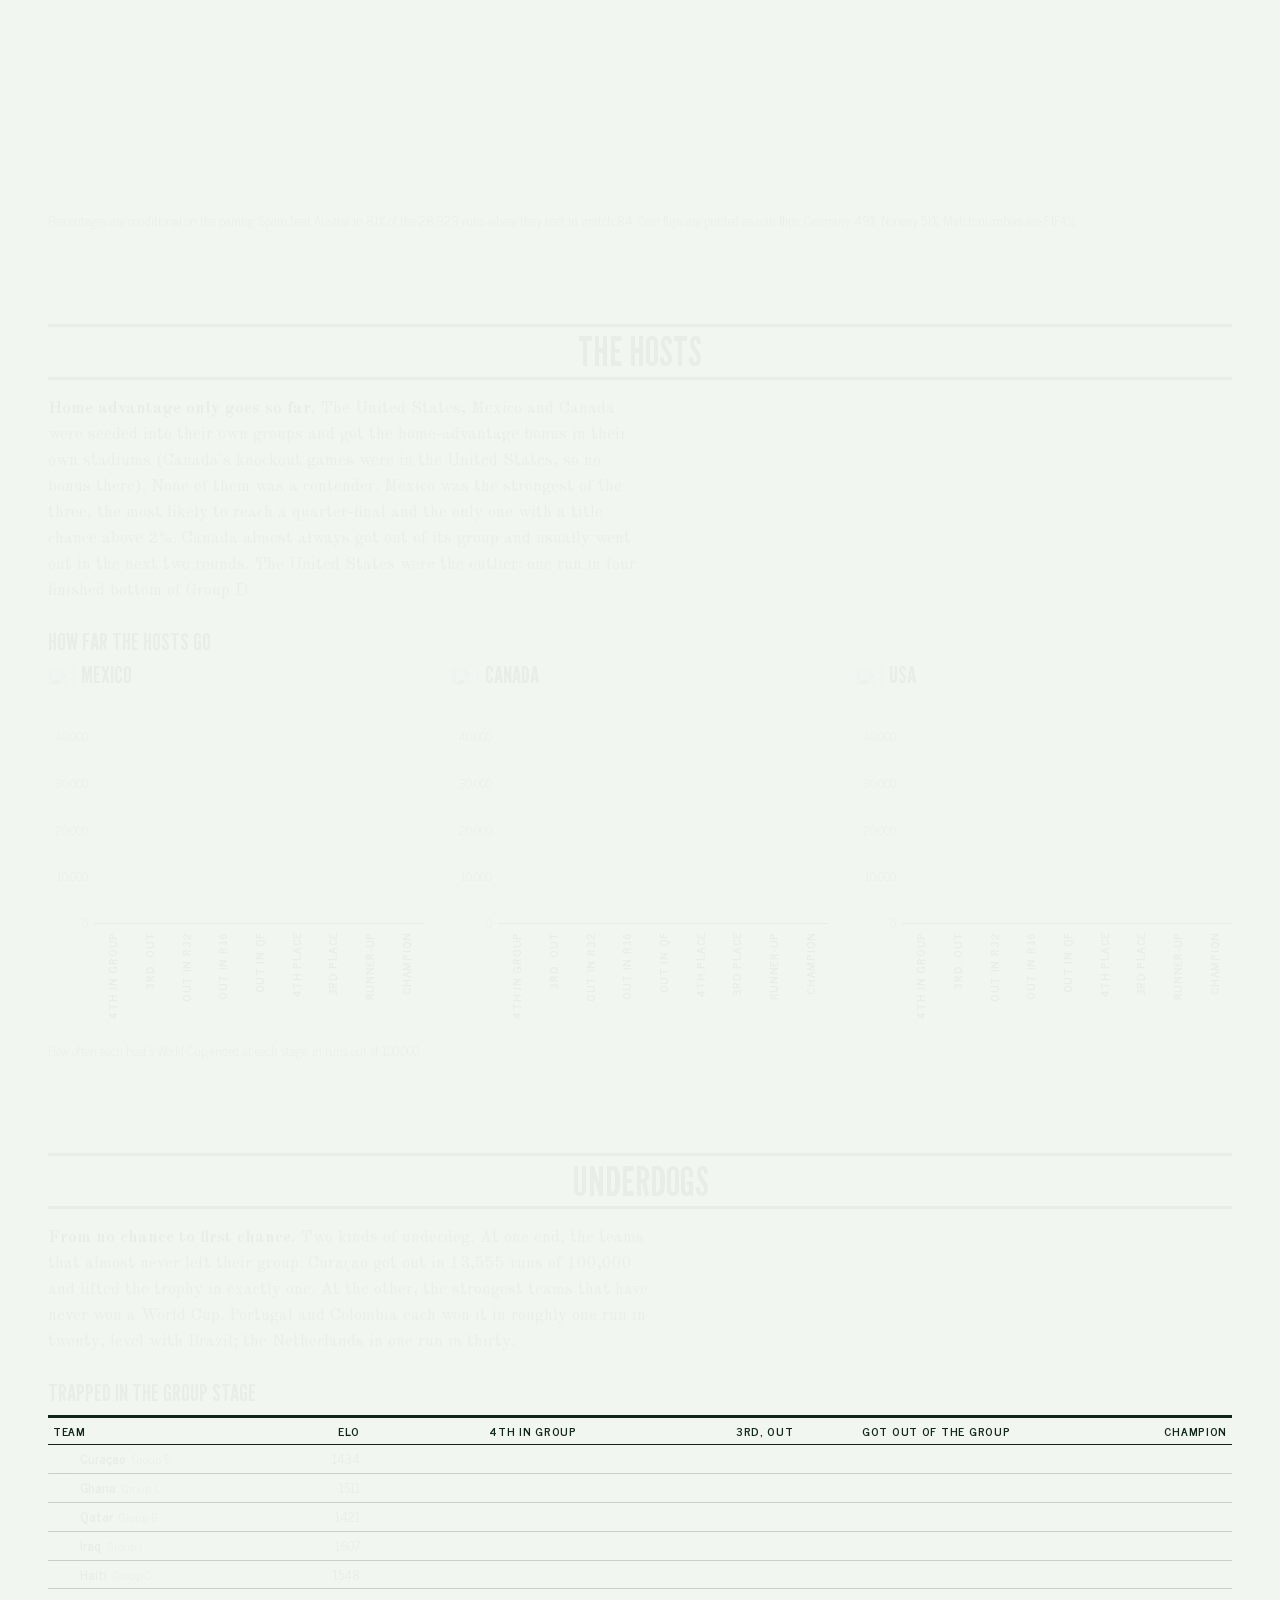
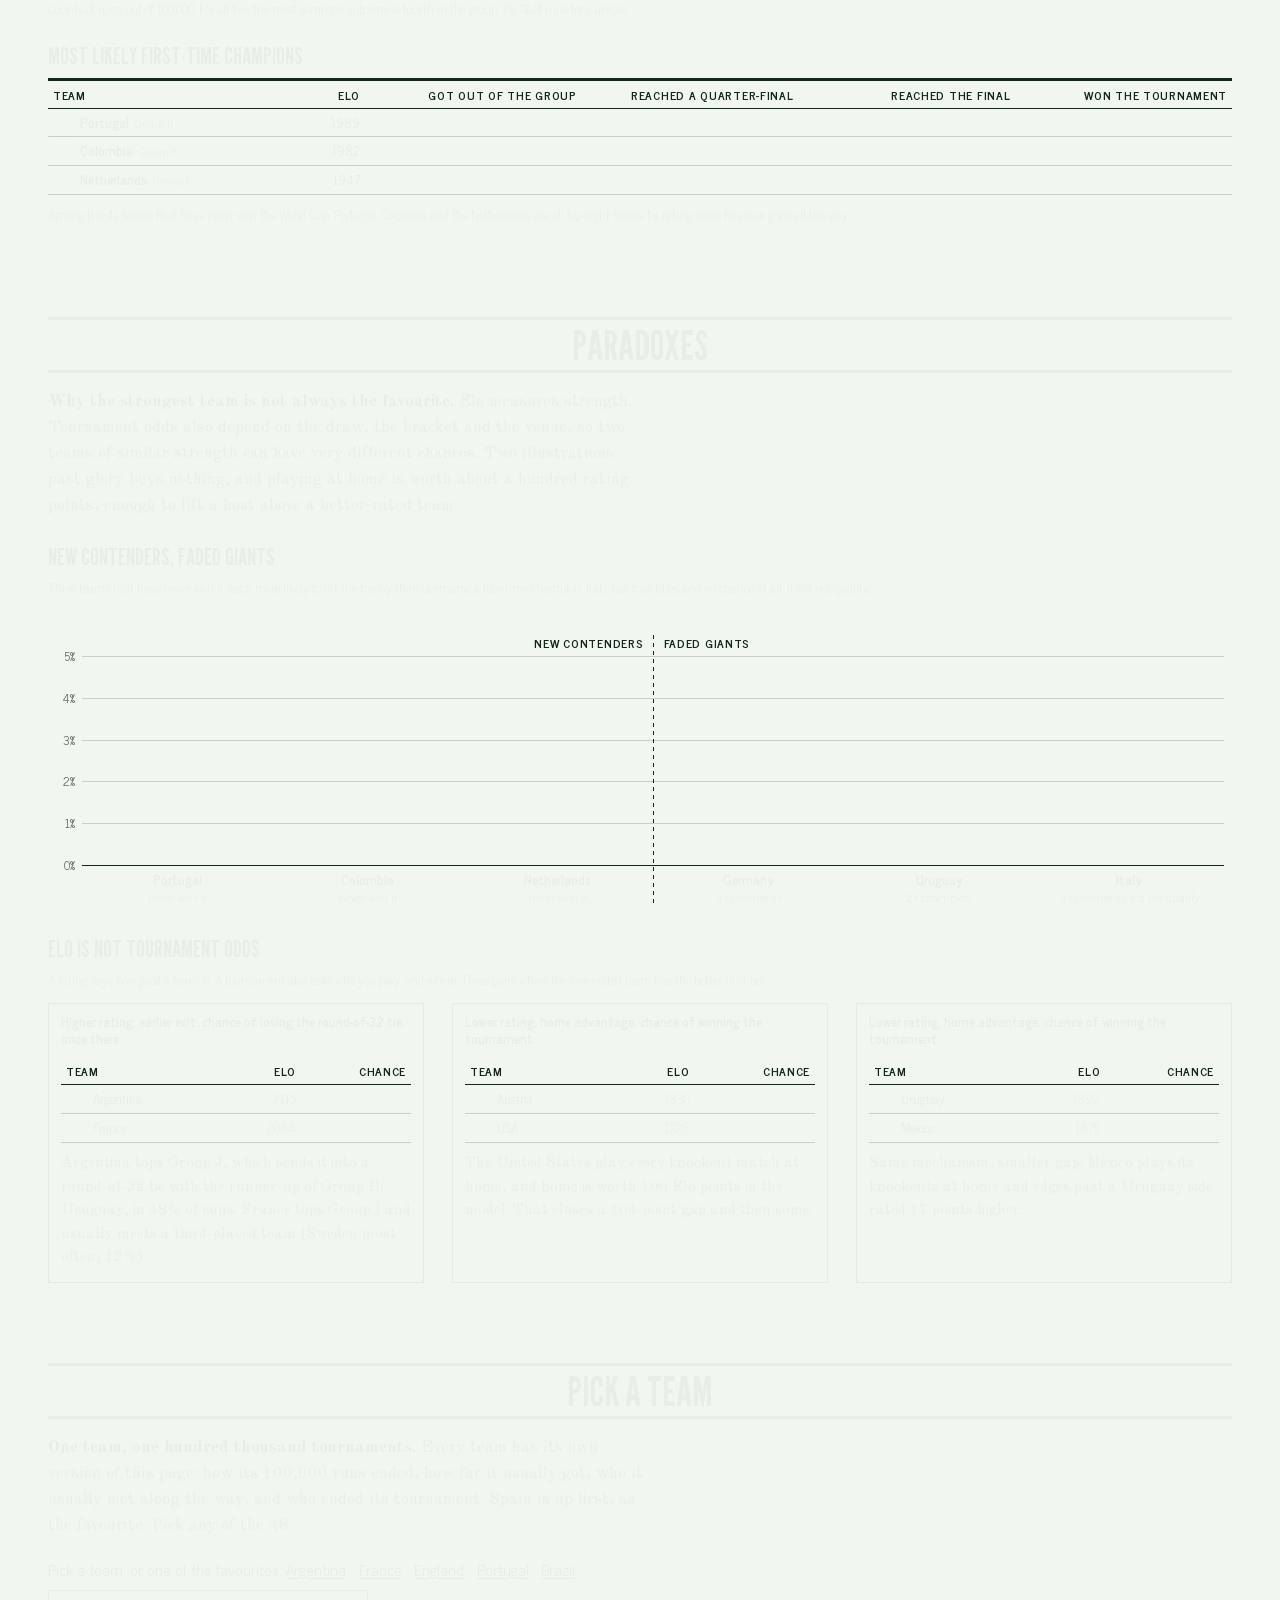
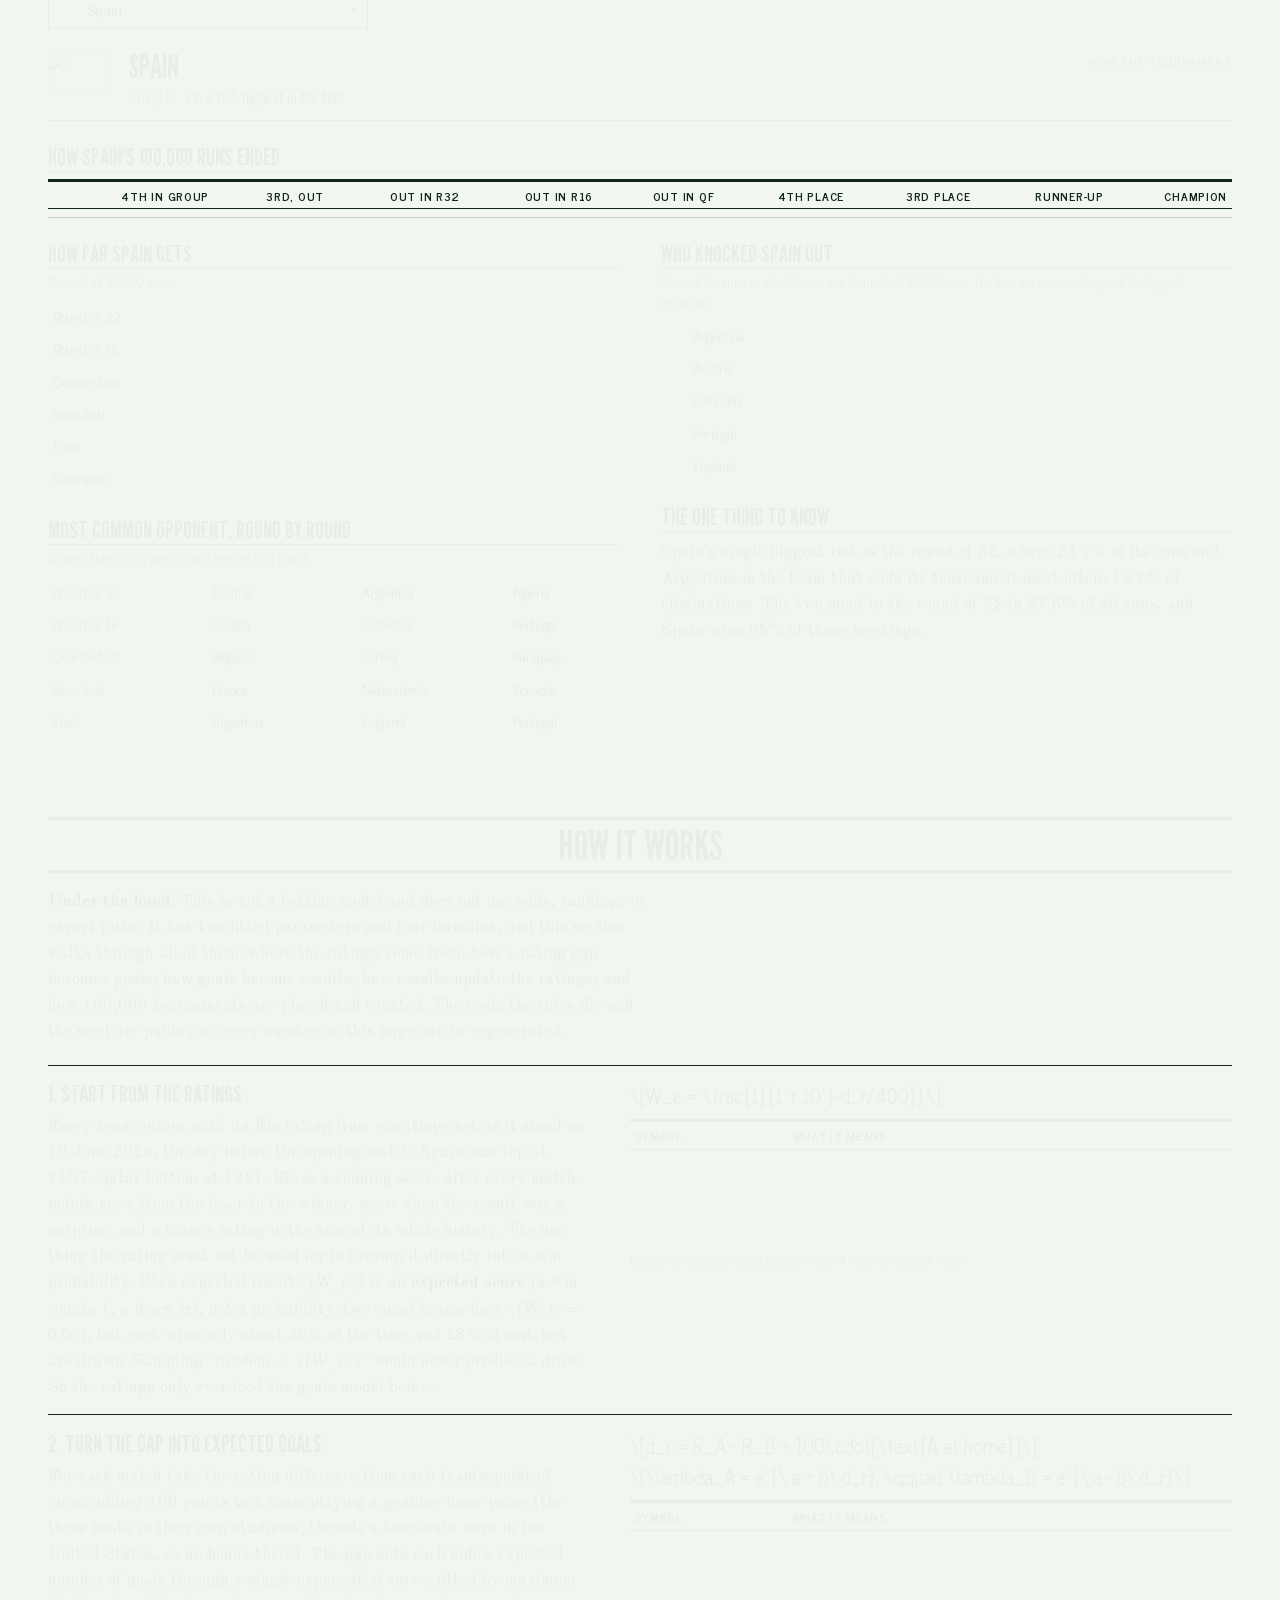
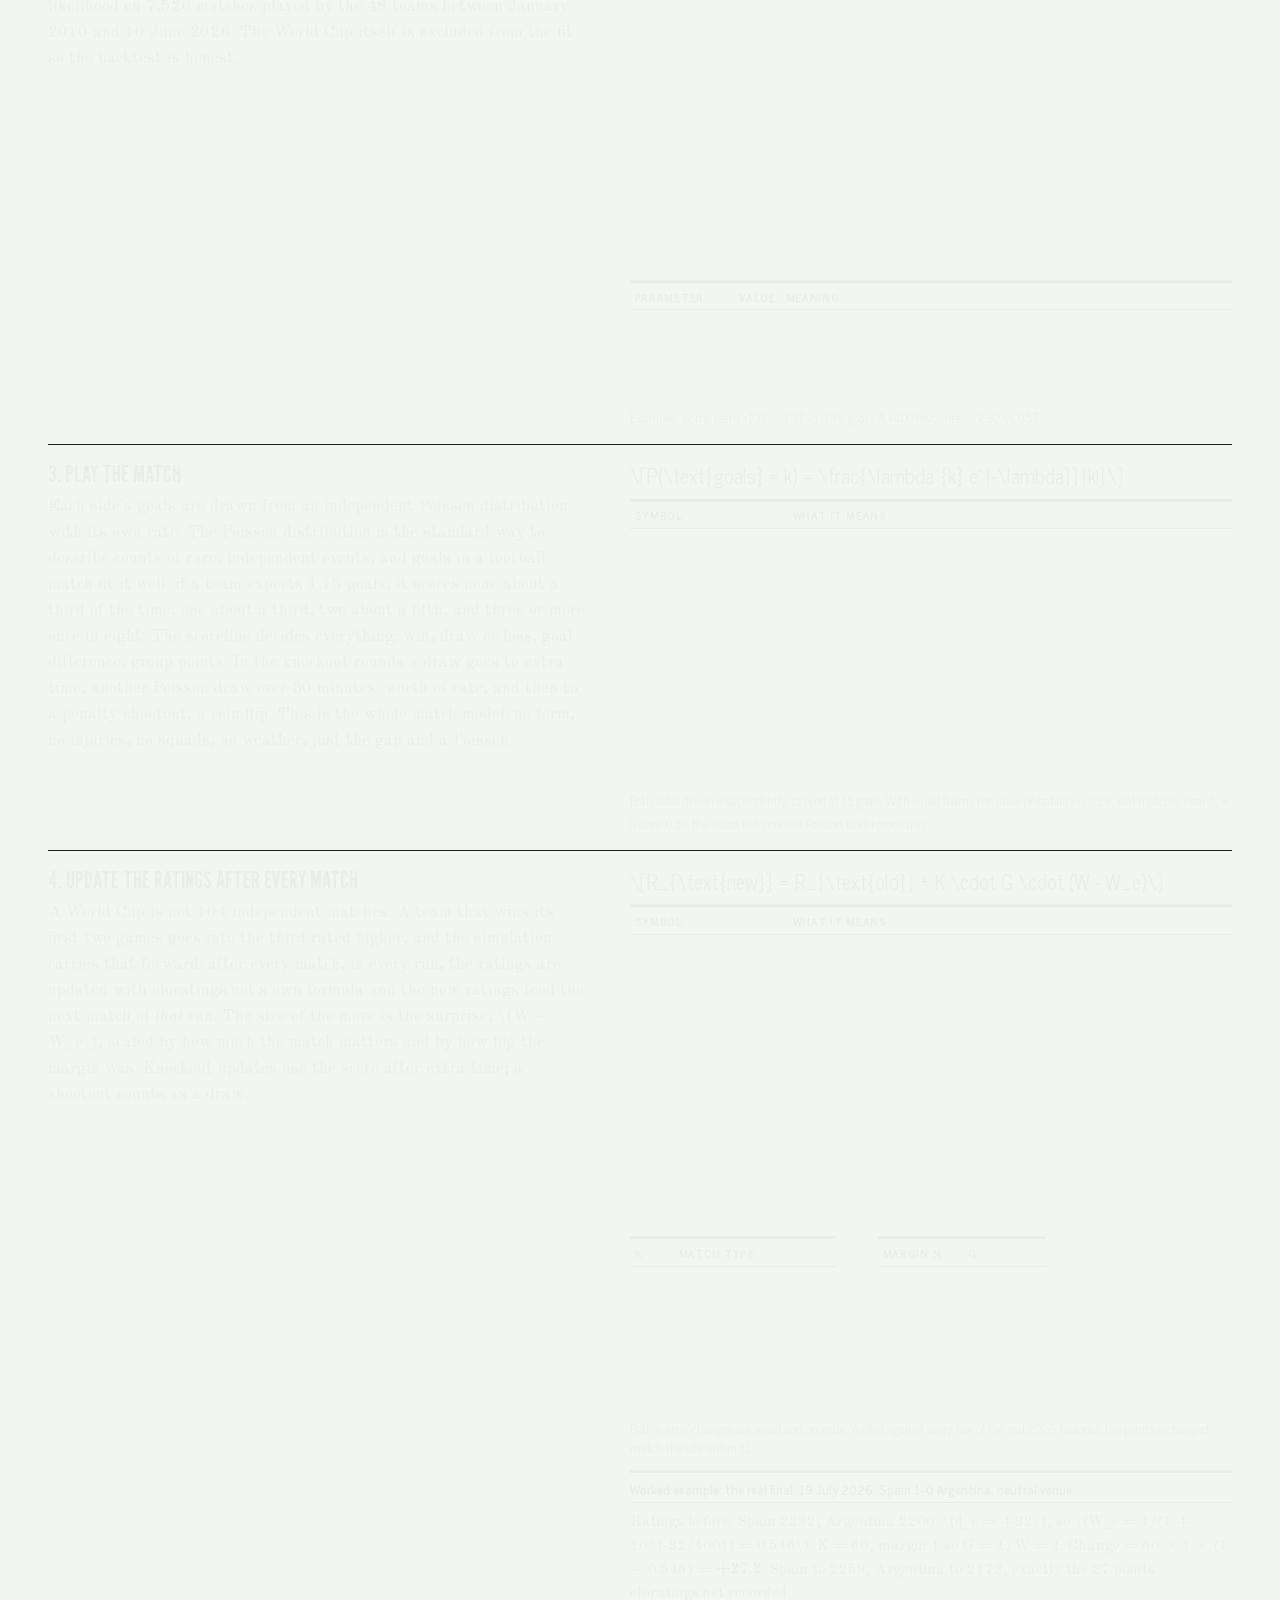
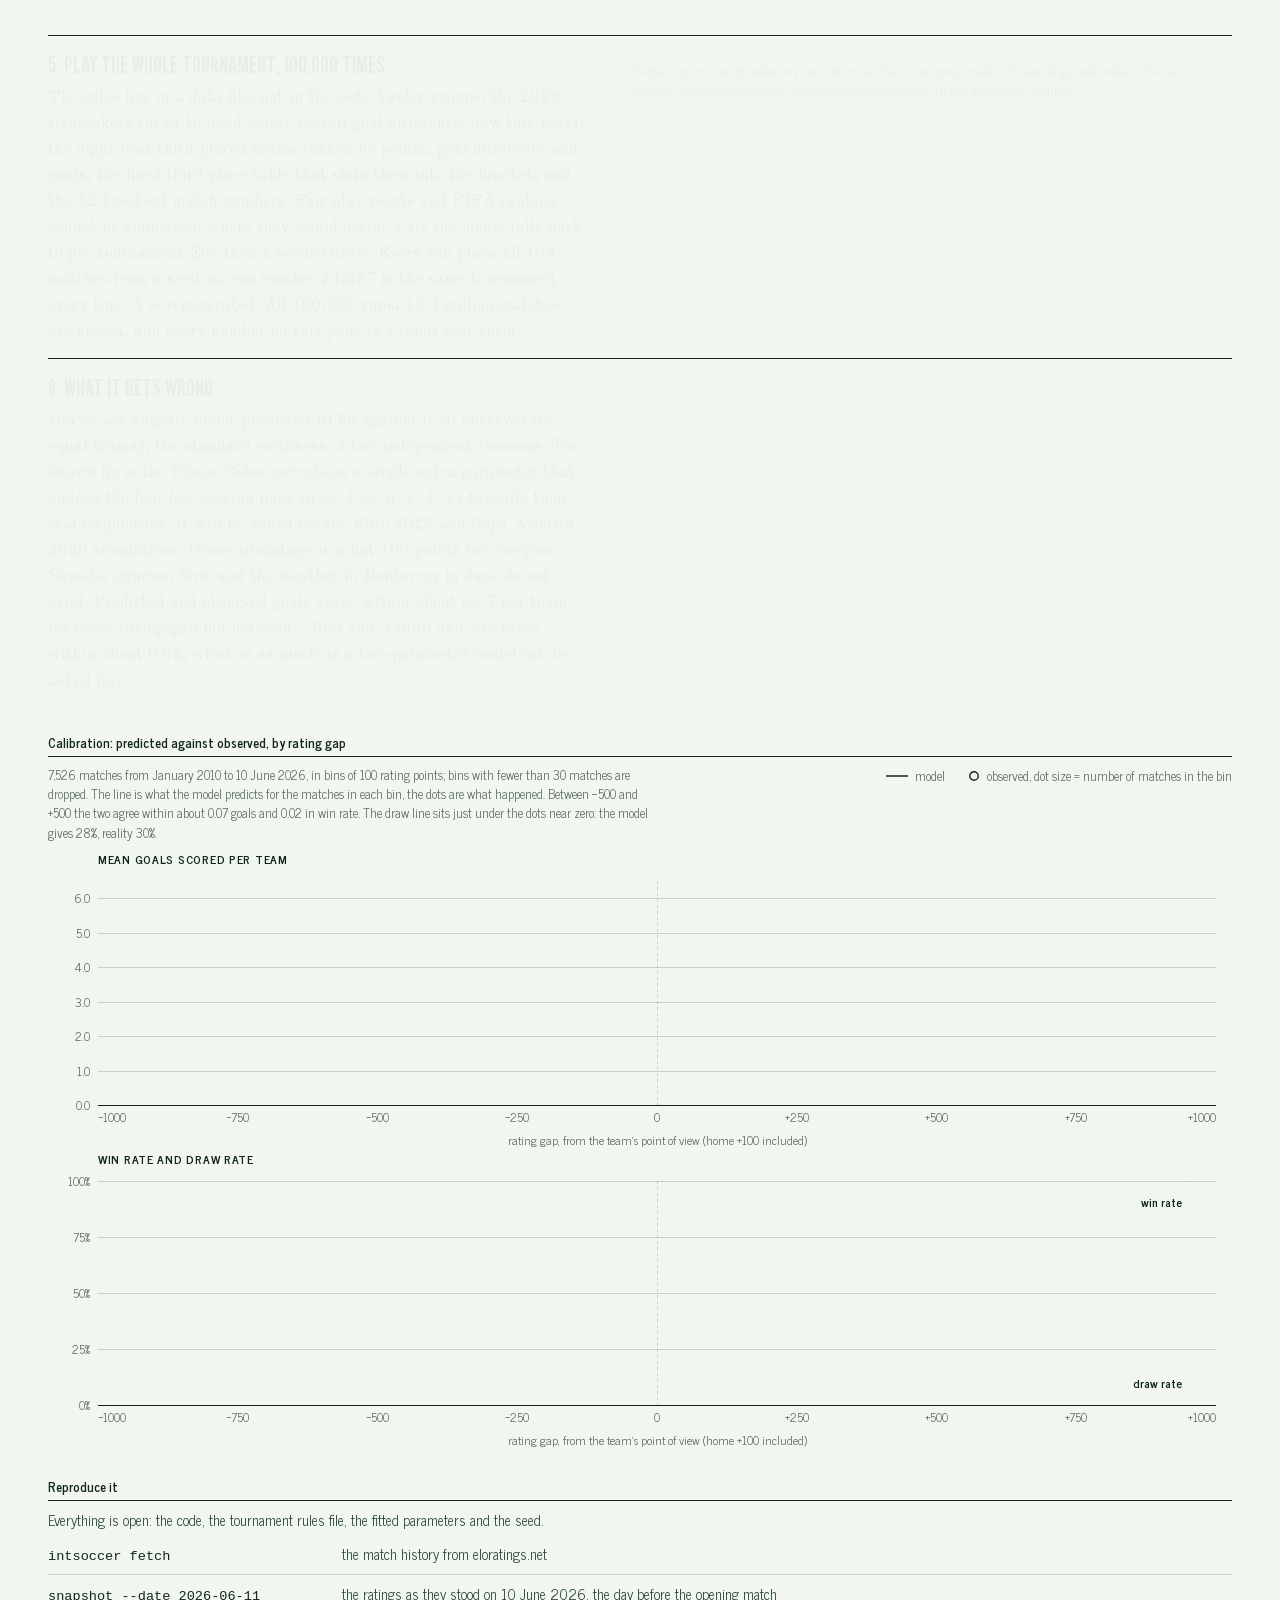
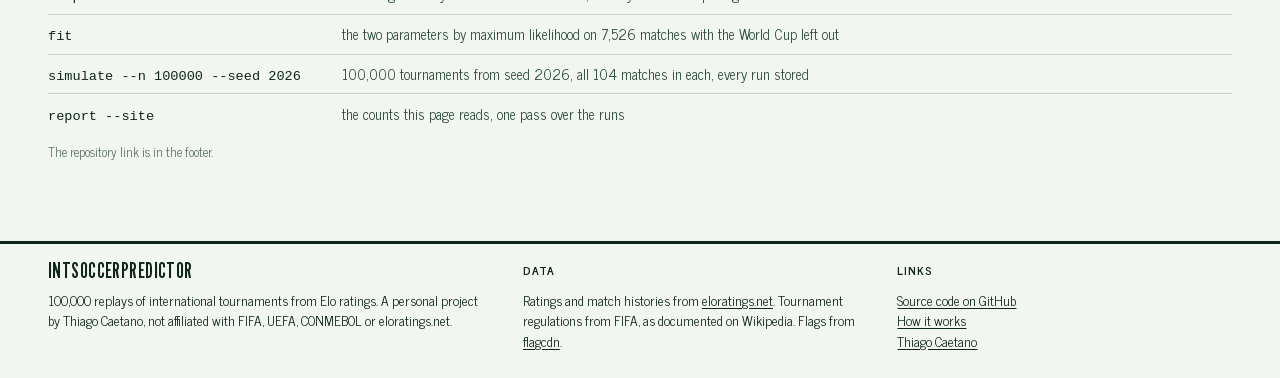
==== commit 13f0658e: "Component 11c: owner amendments after the PR review: hero release, blank until printed, phone masthe" ====
--- a/site/index.html
+++ b/site/index.html
@@ -5,9 +5,8 @@
 <meta name="viewport" content="width=device-width, initial-scale=1">
 <title>IntSoccerPredictor · World Cup 2026, simulated 100,000 times</title>
 <meta name="description" content="The 2026 World Cup replayed 100,000 times from Elo ratings, and checked against the real tournament.">
-<link rel="preconnect" href="https://fonts.googleapis.com">
-<link rel="preconnect" href="https://fonts.gstatic.com" crossorigin>
-<link rel="stylesheet" href="https://fonts.googleapis.com/css2?family=League+Gothic&family=News+Cycle:wght@400;700&family=Old+Standard+TT:ital,wght@0,400;0,700;1,400&display=swap">
+<link rel="preload" href="fonts/league-gothic-400-latin.woff2" as="font" type="font/woff2" crossorigin>
+<link rel="stylesheet" href="css/fonts.css">
 <link rel="stylesheet" href="css/site.css">
 <link rel="icon" type="image/svg+xml" href="favicon.svg">
 <link rel="stylesheet" href="https://cdn.jsdelivr.net/npm/katex@0.16.11/dist/katex.min.css">
@@ -27,6 +26,13 @@
   </nav>
 </header>
 <nav id="chapters" popover aria-label="Chapters">
+  <div class="sitenav">
+    <a href="index.html" aria-current="page">World Cup 2026</a>
+    <a class="soon" href="euro2028.html">Euro 2028</a>
+    <a class="soon" href="copa2028.html">Copa América 2028</a>
+    <a href="#how-it-works">How it works</a>
+    <a href="https://github.com/tcaetanoa-droid/IntSoccerPredictor">GitHub</a>
+  </div>
   <a href="#who-wins-it" autofocus>Who wins it</a>
   <a href="#group-stage">Group stage</a>
   <a href="#bracket">The bracket</a>
--- a/site/css/fonts.css
+++ b/site/css/fonts.css
@@ -0,0 +1,116 @@
+/* site/css/fonts.css */
+/* The three faces, self-hosted. These are the woff2 files Google serves a current Chrome, the
+   latin and latin-extended subsets, kept under site/fonts/ with each family's OFL licence beside
+   them; nothing on the sheet reaches fonts.googleapis.com or fonts.gstatic.com any more. One face
+   per file with Google's own unicode-range, so a page downloads only the subsets its text needs,
+   and font-display: swap so the sheet reads while a face is still arriving. Every page preloads
+   the masthead's League Gothic latin file, the one face the first paint needs.
+   Linked before css/site.css on all four pages. */
+
+/* League Gothic 400 */
+@font-face {
+  font-family: 'League Gothic';
+  font-style: normal;
+  font-weight: 400;
+  font-display: swap;
+  src: url(../fonts/league-gothic-400-latin-ext.woff2) format('woff2');
+  unicode-range: U+0100-02BA, U+02BD-02C5, U+02C7-02CC, U+02CE-02D7, U+02DD-02FF, U+0304, U+0308, U+0329, U+1D00-1DBF, U+1E00-1E9F, U+1EF2-1EFF, U+2020, U+20A0-20AB, U+20AD-20C0, U+2113, U+2C60-2C7F, U+A720-A7FF;
+}
+@font-face {
+  font-family: 'League Gothic';
+  font-style: normal;
+  font-weight: 400;
+  font-display: swap;
+  src: url(../fonts/league-gothic-400-latin.woff2) format('woff2');
+  unicode-range: U+0000-00FF, U+0131, U+0152-0153, U+02BB-02BC, U+02C6, U+02DA, U+02DC, U+0304, U+0308, U+0329, U+2000-206F, U+20AC, U+2122, U+2191, U+2193, U+2212, U+2215, U+FEFF, U+FFFD;
+}
+
+/* News Cycle 400 */
+@font-face {
+  font-family: 'News Cycle';
+  font-style: normal;
+  font-weight: 400;
+  font-display: swap;
+  src: url(../fonts/news-cycle-400-latin-ext.woff2) format('woff2');
+  unicode-range: U+0100-02BA, U+02BD-02C5, U+02C7-02CC, U+02CE-02D7, U+02DD-02FF, U+0304, U+0308, U+0329, U+1D00-1DBF, U+1E00-1E9F, U+1EF2-1EFF, U+2020, U+20A0-20AB, U+20AD-20C0, U+2113, U+2C60-2C7F, U+A720-A7FF;
+}
+@font-face {
+  font-family: 'News Cycle';
+  font-style: normal;
+  font-weight: 400;
+  font-display: swap;
+  src: url(../fonts/news-cycle-400-latin.woff2) format('woff2');
+  unicode-range: U+0000-00FF, U+0131, U+0152-0153, U+02BB-02BC, U+02C6, U+02DA, U+02DC, U+0304, U+0308, U+0329, U+2000-206F, U+20AC, U+2122, U+2191, U+2193, U+2212, U+2215, U+FEFF, U+FFFD;
+}
+
+/* News Cycle 700 */
+@font-face {
+  font-family: 'News Cycle';
+  font-style: normal;
+  font-weight: 700;
+  font-display: swap;
+  src: url(../fonts/news-cycle-700-latin-ext.woff2) format('woff2');
+  unicode-range: U+0100-02BA, U+02BD-02C5, U+02C7-02CC, U+02CE-02D7, U+02DD-02FF, U+0304, U+0308, U+0329, U+1D00-1DBF, U+1E00-1E9F, U+1EF2-1EFF, U+2020, U+20A0-20AB, U+20AD-20C0, U+2113, U+2C60-2C7F, U+A720-A7FF;
+}
+@font-face {
+  font-family: 'News Cycle';
+  font-style: normal;
+  font-weight: 700;
+  font-display: swap;
+  src: url(../fonts/news-cycle-700-latin.woff2) format('woff2');
+  unicode-range: U+0000-00FF, U+0131, U+0152-0153, U+02BB-02BC, U+02C6, U+02DA, U+02DC, U+0304, U+0308, U+0329, U+2000-206F, U+20AC, U+2122, U+2191, U+2193, U+2212, U+2215, U+FEFF, U+FFFD;
+}
+
+/* Old Standard TT 400 */
+@font-face {
+  font-family: 'Old Standard TT';
+  font-style: normal;
+  font-weight: 400;
+  font-display: swap;
+  src: url(../fonts/old-standard-tt-400-latin-ext.woff2) format('woff2');
+  unicode-range: U+0100-02BA, U+02BD-02C5, U+02C7-02CC, U+02CE-02D7, U+02DD-02FF, U+0304, U+0308, U+0329, U+1D00-1DBF, U+1E00-1E9F, U+1EF2-1EFF, U+2020, U+20A0-20AB, U+20AD-20C0, U+2113, U+2C60-2C7F, U+A720-A7FF;
+}
+@font-face {
+  font-family: 'Old Standard TT';
+  font-style: normal;
+  font-weight: 400;
+  font-display: swap;
+  src: url(../fonts/old-standard-tt-400-latin.woff2) format('woff2');
+  unicode-range: U+0000-00FF, U+0131, U+0152-0153, U+02BB-02BC, U+02C6, U+02DA, U+02DC, U+0304, U+0308, U+0329, U+2000-206F, U+20AC, U+2122, U+2191, U+2193, U+2212, U+2215, U+FEFF, U+FFFD;
+}
+
+/* Old Standard TT 700 */
+@font-face {
+  font-family: 'Old Standard TT';
+  font-style: normal;
+  font-weight: 700;
+  font-display: swap;
+  src: url(../fonts/old-standard-tt-700-latin-ext.woff2) format('woff2');
+  unicode-range: U+0100-02BA, U+02BD-02C5, U+02C7-02CC, U+02CE-02D7, U+02DD-02FF, U+0304, U+0308, U+0329, U+1D00-1DBF, U+1E00-1E9F, U+1EF2-1EFF, U+2020, U+20A0-20AB, U+20AD-20C0, U+2113, U+2C60-2C7F, U+A720-A7FF;
+}
+@font-face {
+  font-family: 'Old Standard TT';
+  font-style: normal;
+  font-weight: 700;
+  font-display: swap;
+  src: url(../fonts/old-standard-tt-700-latin.woff2) format('woff2');
+  unicode-range: U+0000-00FF, U+0131, U+0152-0153, U+02BB-02BC, U+02C6, U+02DA, U+02DC, U+0304, U+0308, U+0329, U+2000-206F, U+20AC, U+2122, U+2191, U+2193, U+2212, U+2215, U+FEFF, U+FFFD;
+}
+
+/* Old Standard TT 400 italic */
+@font-face {
+  font-family: 'Old Standard TT';
+  font-style: italic;
+  font-weight: 400;
+  font-display: swap;
+  src: url(../fonts/old-standard-tt-400-italic-latin-ext.woff2) format('woff2');
+  unicode-range: U+0100-02BA, U+02BD-02C5, U+02C7-02CC, U+02CE-02D7, U+02DD-02FF, U+0304, U+0308, U+0329, U+1D00-1DBF, U+1E00-1E9F, U+1EF2-1EFF, U+2020, U+20A0-20AB, U+20AD-20C0, U+2113, U+2C60-2C7F, U+A720-A7FF;
+}
+@font-face {
+  font-family: 'Old Standard TT';
+  font-style: italic;
+  font-weight: 400;
+  font-display: swap;
+  src: url(../fonts/old-standard-tt-400-italic-latin.woff2) format('woff2');
+  unicode-range: U+0000-00FF, U+0131, U+0152-0153, U+02BB-02BC, U+02C6, U+02DA, U+02DC, U+0304, U+0308, U+0329, U+2000-206F, U+20AC, U+2122, U+2191, U+2193, U+2212, U+2215, U+FEFF, U+FFFD;
+}
--- a/site/css/site.css
+++ b/site/css/site.css
@@ -1,7 +1,7 @@
 /* site/css/site.css */
 /* The printed sheet: tokens, faces and the shell first, then the hero, the chapter pattern and
-   one block per chapter in page order. Design: PRODUCT.md, .impeccable/surfaces/, and the
-   restyle spec under docs/superpowers/specs/. */
+   one block per chapter in page order. Design: PRODUCT.md, DESIGN.md, and the restyle spec
+   under docs/superpowers/specs/. */
 :root {
   --paper: #F2F6F1; --ink: #10261A; --ink-soft: #2C4A38; --muted: #5B6E62; --orange: #C2410C;
   --hair: rgba(16, 38, 26, .18);
@@ -21,6 +21,9 @@
 body { margin: 0; background: var(--paper); color: var(--ink); font: 16px/1.55 var(--grid); }
 a { color: inherit; text-decoration: underline; text-decoration-thickness: 1px; text-underline-offset: .15em; }
 :focus-visible { outline: 2px solid var(--orange); outline-offset: 2px; }
+/* The browser scrolls a focused element into view with no regard for the sticky masthead, so
+   everything a Tab can land on carries the offset the hash targets have, and a little air. */
+a, button, input, select, textarea, [tabindex] { scroll-margin-top: calc(var(--hdr) + .5rem); }
 ::selection { background: var(--ink); color: var(--paper); }
 /* Read by assistive technology, never seen: the final value of every printed count. */
 .sr { position: absolute; width: 1px; height: 1px; overflow: hidden; clip-path: inset(50%); white-space: nowrap; }
@@ -28,6 +31,10 @@
 /* Sideways-scrolling regions: focusable, so the arrow keys scroll them. position: relative so
    the .sr spans inside a wide table are contained and clipped here, not by the viewport. */
 .scroll-x { position: relative; overflow-x: auto; scrollbar-width: thin; scrollbar-color: var(--ink) transparent; }
+/* The sideways cue, in the foot note's own type: js/dom.js prints the line under a region and
+   marks the region while it overflows, so the line shows only while there is more to the right. */
+.sxnote { display: none; font-size: .8rem; color: var(--muted); text-align: right; margin: .35rem 0 0; }
+.scroll-x.sx + .sxnote { display: block; }
 
 /* site masthead: it stays at the top of the sheet throughout the scroll, on the paper and over
    everything the sheet prints. Its height is not constant — the nav wraps at narrow widths — so
@@ -47,8 +54,17 @@
 #chapters { position: fixed; inset: calc(var(--hdr) + .4rem) var(--gutter) auto auto; margin: 0; padding: .35rem .9rem .4rem; min-width: 12rem; background: var(--paper); color: var(--ink); border: 1px solid var(--ink); }
 #chapters a { display: block; padding: .3rem 0; font-size: .85rem; text-decoration: none; border-top: 1px solid var(--hair); }
 #chapters a:first-child { border-top: 0; }
+/* The five site links, repeated inside the popover: the masthead carries them at its own width,
+   so here they are withdrawn and the chapter list opens the box as before. Below 1024px the
+   masthead is one row and they show, a 1px ink rule between them and the chapters. */
+#chapters .sitenav { display: none; }
+#chapters .sitenav + a { border-top: 0; }
 /* Feedback: a hovered chapter takes the 9% ink tint a highlighted list row prints on. */
 #chapters a:hover { background: color-mix(in srgb, var(--ink) 9%, transparent); }
+/* Without the popover attribute (Safari 16 and earlier, Firefox before 125) the list is a fixed
+   box that never hides and a button that does nothing: both are withdrawn, and the chapters stay
+   reachable through the sheet itself. */
+@supports not selector(:popover-open) { #chapters, .chapters-btn { display: none; } }
 
 /* the sheet */
 .sheet { max-width: var(--sheet); margin: 0 auto; padding: 0 var(--gutter); }
@@ -83,14 +99,22 @@
   .mast .mt { font-size: 1.4rem; }
   .mast .mi { text-align: left; }
   .chapter h2 { font-size: 2rem; }
+  /* The masthead is one row: the wordmark and the Chapters button. The five site links move into
+     the popover, where they keep their states — the current page's 2px orange mark as an
+     underline, since a border there would draw the full width of the box. */
+  .site-header nav a { display: none; }
+  #chapters .sitenav { display: block; }
+  #chapters .sitenav + a { border-top: 1px solid var(--ink); }
+  #chapters .sitenav a[aria-current="page"] { text-decoration: underline 2px var(--orange); }
+  #chapters .sitenav .soon { color: var(--muted); }
 }
 
 /* hero: the pin block is taller than the viewport and the held screen sticks inside it;
    js/print.js sets the block's height and, when the held screen does not fit, the flow class. */
 #hero .pin { position: relative; }
-#hero .held { position: sticky; top: var(--hdr); height: calc(100dvh - var(--hdr)); display: flex; flex-direction: column; }
-#hero .pin.flow .held { position: static; height: auto; }
-#hero .hero-grid { display: grid; grid-template-columns: 1.15fr 1fr; gap: 3rem; align-items: start; margin-top: 1.25rem; flex: 1; }
+#hero .held { position: sticky; top: var(--hdr); display: flex; flex-direction: column; }
+#hero .pin.flow .held { position: static; }
+#hero .hero-grid { display: grid; grid-template-columns: 1.15fr 1fr; gap: 3rem; align-items: start; margin-top: 1.25rem; }
 #hero h1 { font: clamp(2.6rem, 5.2vw, 4.4rem)/1 var(--display); font-weight: 400; text-transform: uppercase; margin: 0; }
 #hero h1 .hot { display: block; color: var(--orange); }
 #hero .lede { font: 1.05rem/1.55 var(--reading); color: var(--ink-soft); max-width: 60ch; margin: 1rem 0 0; }
@@ -102,7 +126,9 @@
 #hero .hr.hot .ct { font-weight: 700; }
 #hero .hr.rest { color: var(--muted); font-size: .85rem; }
 #hero .hr:hover { opacity: 1 !important; }   /* feedback: a faded row goes to full ink; !important beats the painter's inline value */
-#hero .limit { height: 3px; background: var(--ink); margin: 0 calc(-1 * var(--gutter)); }
+/* The sheet's first limit: 1.5rem under the taller of the two columns, bleeding to the gutters.
+   The held screen ends here, so chapter one's title arrives 3rem under it at the release. */
+#hero .limit { height: 3px; background: var(--ink); margin: 1.5rem calc(-1 * var(--gutter)) 0; }
 @media (max-width: 1023px) {
   #hero .hero-grid { grid-template-columns: 1fr; gap: 1.5rem; margin-top: 1rem; }
   #hero .col { max-width: none; }
@@ -153,8 +179,11 @@
    moment: js/bracket.js holds the screen with the whole grid in view and prints the knockout
    rounds inside the hold, so the region sticks inside a taller block, as the hero does. */
 #bracket .pin { position: relative; }
-#bracket .held { position: sticky; top: var(--hdr); }
-#bracket .pin.flow .held { position: static; }
+/* 8px of paper over the held region's content at the lock, so the title's 3px rule does not touch
+   the masthead's 1px rule. The class is only ever on a candidate that is actually held, and the
+   engine measures candidates without it, so js/print.js adds the same 8 (HOLD_PAD) to the fit
+   test, the travel height and the slack. */
+#bracket .held { position: sticky; top: var(--hdr); padding-top: 8px; }
 #bracket .bracket { position: relative; display: grid; grid-template-columns: repeat(4, 1fr) 1.3fr repeat(4, 1fr); grid-template-rows: auto 560px; gap: 10px 8px; min-width: 1104px; }
 #bracket .bh { font-weight: 700; font-size: .75rem; line-height: 1.2; text-transform: uppercase; letter-spacing: .06em; text-align: center; padding-bottom: .2rem; border-bottom: 1px solid var(--ink); }
 #bracket .col { display: flex; flex-direction: column; }
@@ -191,6 +220,16 @@
 /* Feedback: a hovered tie darkens its ink; the loser's fade is a design state, not a print
    state, so hover does not undo it. */
 #bracket .tie:hover { filter: brightness(.94); }
+/* The phone summary: on a screen too narrow for the grid, the result before the road to it. Ruled
+   like every unit on the sheet, a 3px ink rule over it and a hairline under it, no box. It follows
+   the grid's own overflow state — the .sx class js/dom.js writes in the layout pass, on layout and
+   on resize — so it is out of the layout wherever the grid fits whole and nothing is duplicated. */
+#bracket .bsum { display: none; border-top: 3px solid var(--ink); border-bottom: 1px solid var(--hair); padding: .9rem 0 1rem; margin: 0 0 1.4rem; }
+#bracket .lock:has(> .scroll-x.sx) .bsum { display: block; }
+#bracket .bsum .champ { margin-bottom: 1.1rem; }
+#bracket .bsum .m { max-width: 300px; margin: 0 auto; }
+/* In the grid the caption hangs off the final's box; here it sits in the flow under it. */
+#bracket .bsum .realcap { position: static; text-align: center; margin: .7rem 0 0; }
 
 /* chapter 4: the hosts. Three regions in equal columns, each a small chart of nine plain ink bars
    in fate order with the shared axis in runs behind them. js/hosts.js draws a chart at its
@@ -256,7 +295,9 @@
 /* the three versus pairs: three ruled boxes across, one column below 900px */
 #paradoxes .pairs { display: grid; grid-template-columns: repeat(3, minmax(0, 1fr)); gap: 0 28px; margin-top: .2rem; }
 #paradoxes .pbox { border: 1px solid color-mix(in srgb, var(--ink) calc(var(--bp, 1) * 100%), transparent); padding: .65rem .75rem .75rem; min-width: 0; }
-#paradoxes .plab { font-weight: 700; font-size: .75rem; line-height: 1.35; text-transform: uppercase; letter-spacing: .06em; padding-bottom: .3rem; margin-bottom: .55rem; border-bottom: 1px solid color-mix(in srgb, var(--ink) calc(var(--bp, 1) * 100%), transparent); }
+/* A box label that is a sentence, not a column head: sentence case, bold, no tracking, over its
+   own rule. Caps and .06em belong to the short labels on the sheet. */
+#paradoxes .plab { font: 700 .8rem/1.3 var(--grid); text-transform: none; letter-spacing: normal; color: var(--ink); padding-bottom: .3rem; margin-bottom: .55rem; border-bottom: 1px solid color-mix(in srgb, var(--ink) calc(var(--bp, 1) * 100%), transparent); }
 /* The label's rule closes the head, so the agate inside a box drops its own 3px rule. Both team
    names print in the regular weight, so the bold on the bigger number reads as the mark. */
 #paradoxes .vst thead th { border-top: 0; padding-top: 0; }
@@ -323,9 +364,14 @@
 #pick-a-team .olb { color: var(--ink-soft); }
 /* The three opponents of a round are three equal columns, so the first, second and third flag
    each sit on one vertical line down the region; a name too long for its column is cut with an
-   ellipsis rather than wrapping the row. */
+   ellipsis rather than wrapping the row. An item is a flex row whose name is the only part that
+   shrinks, so the ellipsis takes the name and the percentage stays whole. Flex has no
+   vertical-align, so the flag's own 2px drop below the baseline is painted back on. */
 #pick-a-team .olist { display: grid; grid-template-columns: repeat(3, minmax(0, 1fr)); gap: .2rem 1.4rem; }
-#pick-a-team .oitem { min-width: 0; white-space: nowrap; overflow: hidden; text-overflow: ellipsis; }
+#pick-a-team .oitem { display: flex; align-items: baseline; min-width: 0; white-space: nowrap; overflow: hidden; }
+#pick-a-team .oitem img.flag, #pick-a-team .oitem b { flex: 0 0 auto; }
+#pick-a-team .oitem img.flag { position: relative; top: 2px; }
+#pick-a-team .onm { min-width: 0; overflow: hidden; text-overflow: ellipsis; }
 #pick-a-team .oitem b { margin-left: .35rem; font-weight: 400; color: var(--muted); font-variant-numeric: tabular-nums; }
 @container (max-width: 560px) {
   #pick-a-team .orow { grid-template-columns: minmax(0, 1fr); }
@@ -359,8 +405,9 @@
 #how-it-works .eq { font-size: 20px; line-height: 1.4; color: var(--ink); margin: 0 0 .2rem; overflow-x: auto; overflow-y: hidden; }
 #how-it-works .eq .katex-display { margin: .35em 0; }
 #how-it-works .mfn { font: .8rem/1.5 var(--grid); color: var(--muted); margin: .5rem 0 .2rem; }
-/* A label line: News Cycle caps over a 1px ink rule, part of the ruled frame, never a unit. */
-#how-it-works .klab { font: 700 .75rem/1.35 var(--grid); text-transform: uppercase; letter-spacing: .06em; color: var(--ink); border-bottom: 1px solid var(--ink); padding-bottom: .25rem; }
+/* A label line: these three read as sentences, so they are set as sentence-case bold heads over
+   their 1px ink rule, part of the ruled frame, never a unit. */
+#how-it-works .klab { font: 700 .8rem/1.3 var(--grid); text-transform: none; letter-spacing: normal; color: var(--ink); border-bottom: 1px solid var(--ink); padding-bottom: .25rem; }
 /* A symbol key: agate, two columns, the symbol at 1rem so KaTeX's script level clears 12px. */
 #how-it-works table.key { table-layout: fixed; margin: .55rem 0 .7rem; }
 #how-it-works table.key thead th:first-child { width: 158px; }
@@ -373,8 +420,9 @@
 #how-it-works .two { display: flex; flex-wrap: wrap; align-items: flex-start; gap: 0 2.6rem; margin: .6rem 0 .2rem; }
 #how-it-works .two table.pt { width: auto; margin: 0; }
 #how-it-works .two th, #how-it-works .two td { text-align: left; padding-right: 1.4rem; }
-/* The worked example: a 1px ink box under its label line, its numbers in full ink. */
-#how-it-works .ex { border: 1px solid var(--ink); padding: .55rem .75rem .7rem; margin: .8rem 0 .2rem; }
+/* The worked example: the sheet's rules, not a box. A 3px ink rule opens it and a hairline closes
+   it; its label line keeps its own rule between them, and its numbers stay in full ink. */
+#how-it-works .ex { border-top: 3px solid var(--ink); border-bottom: 1px solid var(--hair); padding: .55rem 0 .7rem; margin: .8rem 0 .2rem; }
 #how-it-works .ex p { font: .95rem/1.55 var(--reading); color: var(--ink-soft); margin: .5rem 0 0; }
 #how-it-works .ex b { color: var(--ink); font-weight: 700; font-variant-numeric: tabular-nums; }
 /* The calibration chart: ink lines, hollow ink dots, hairline grid. The caption reads over the two
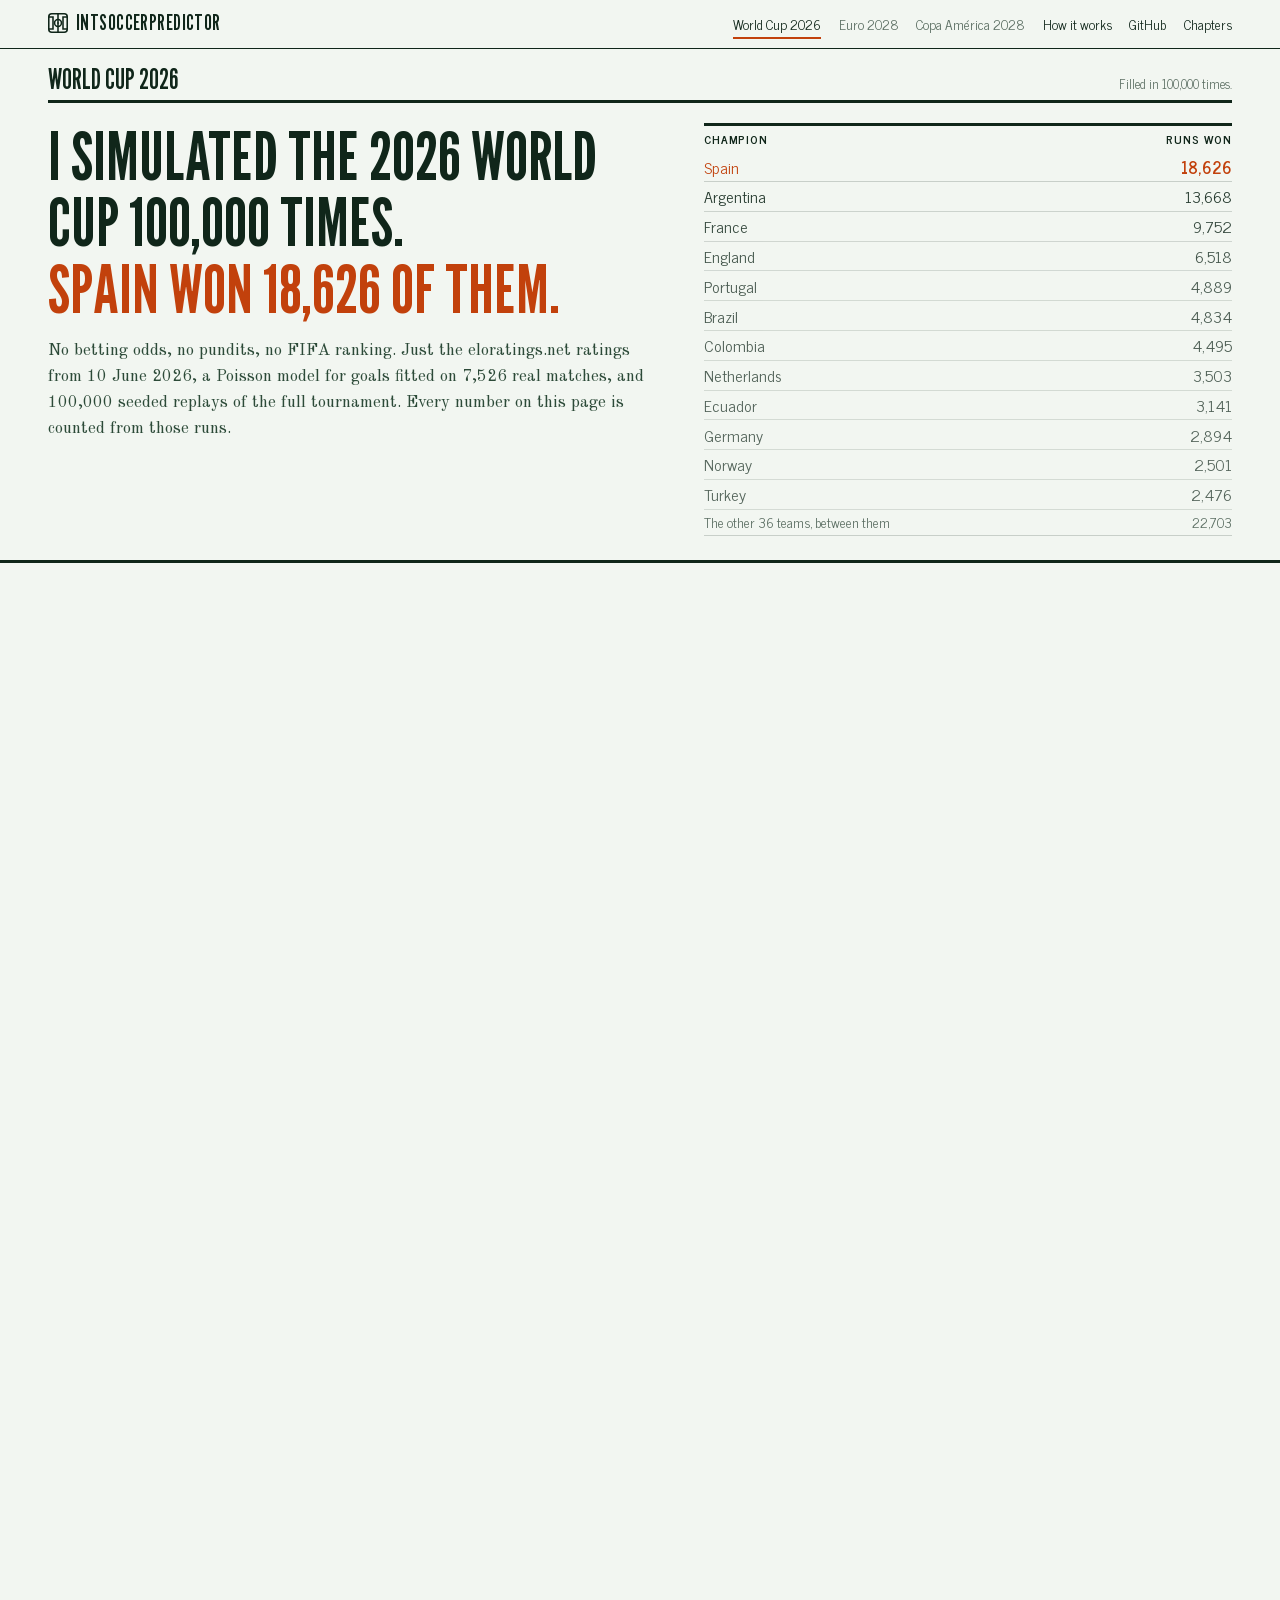
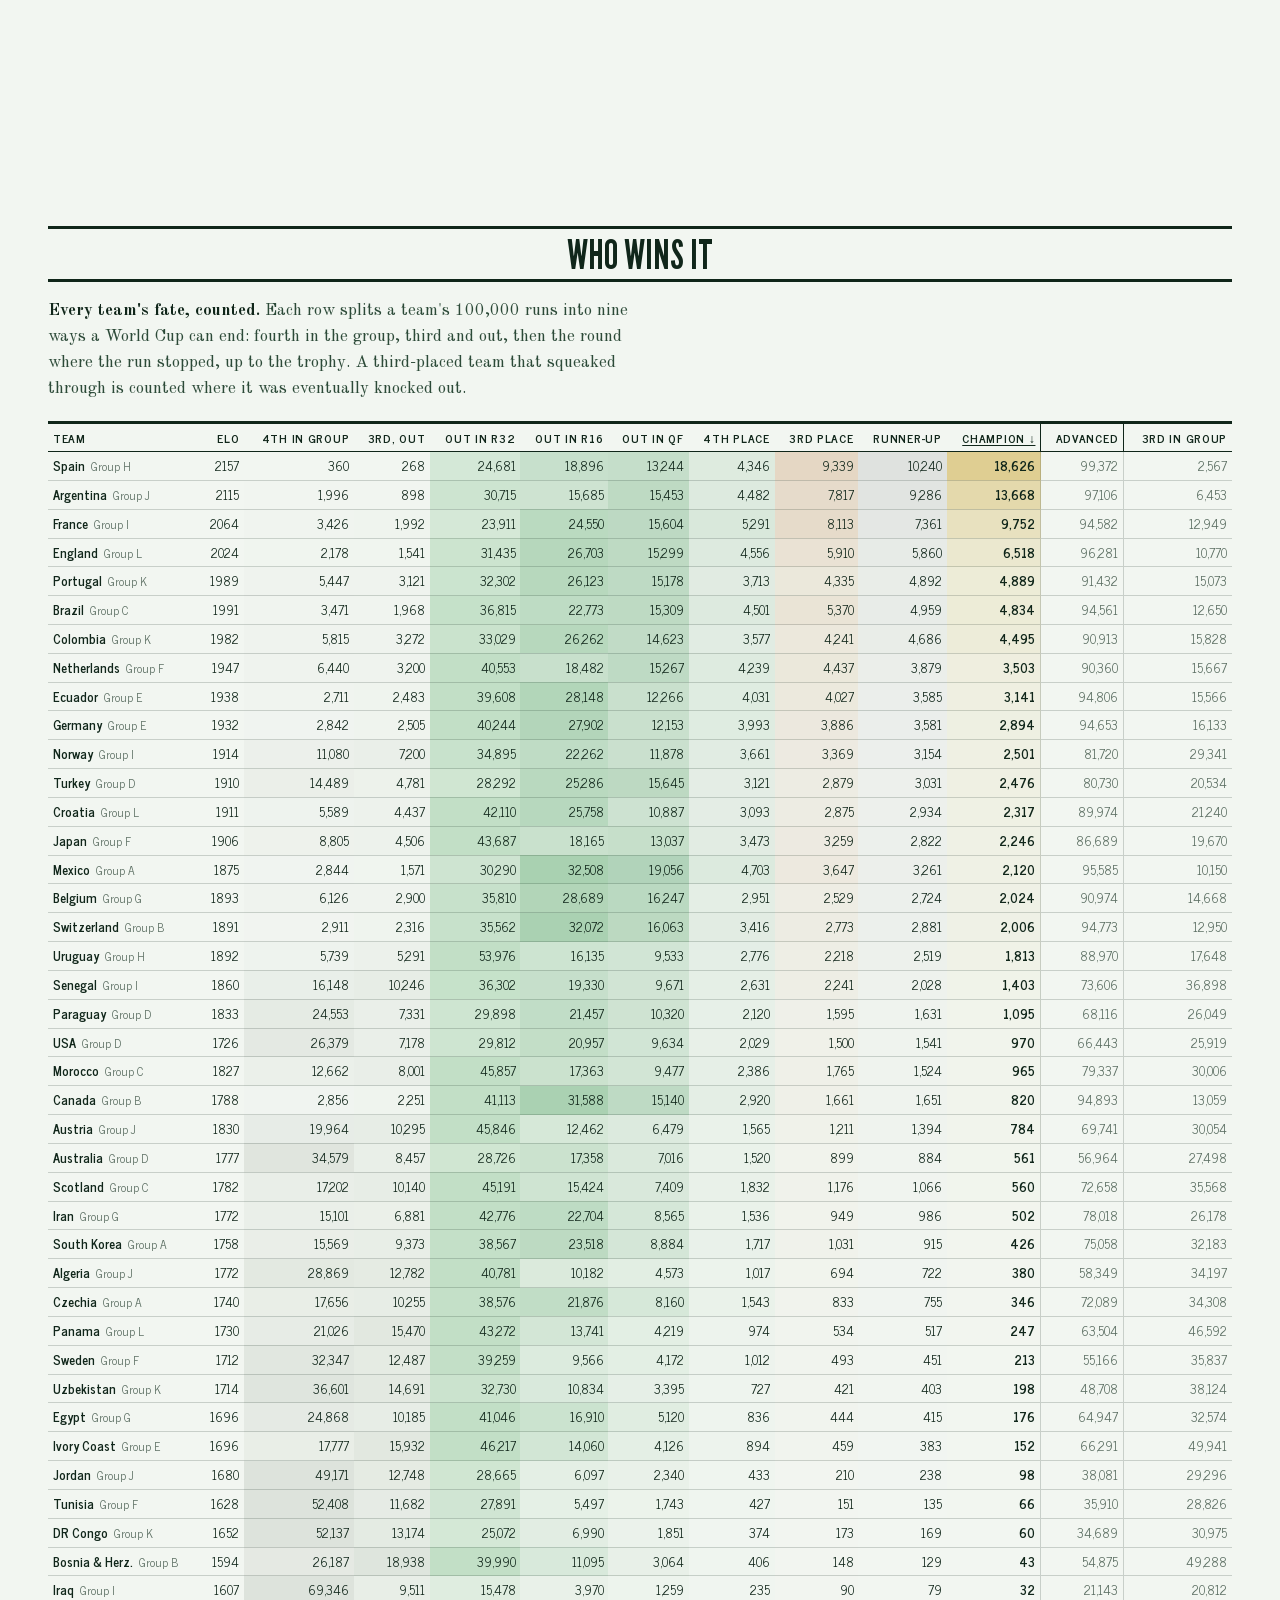
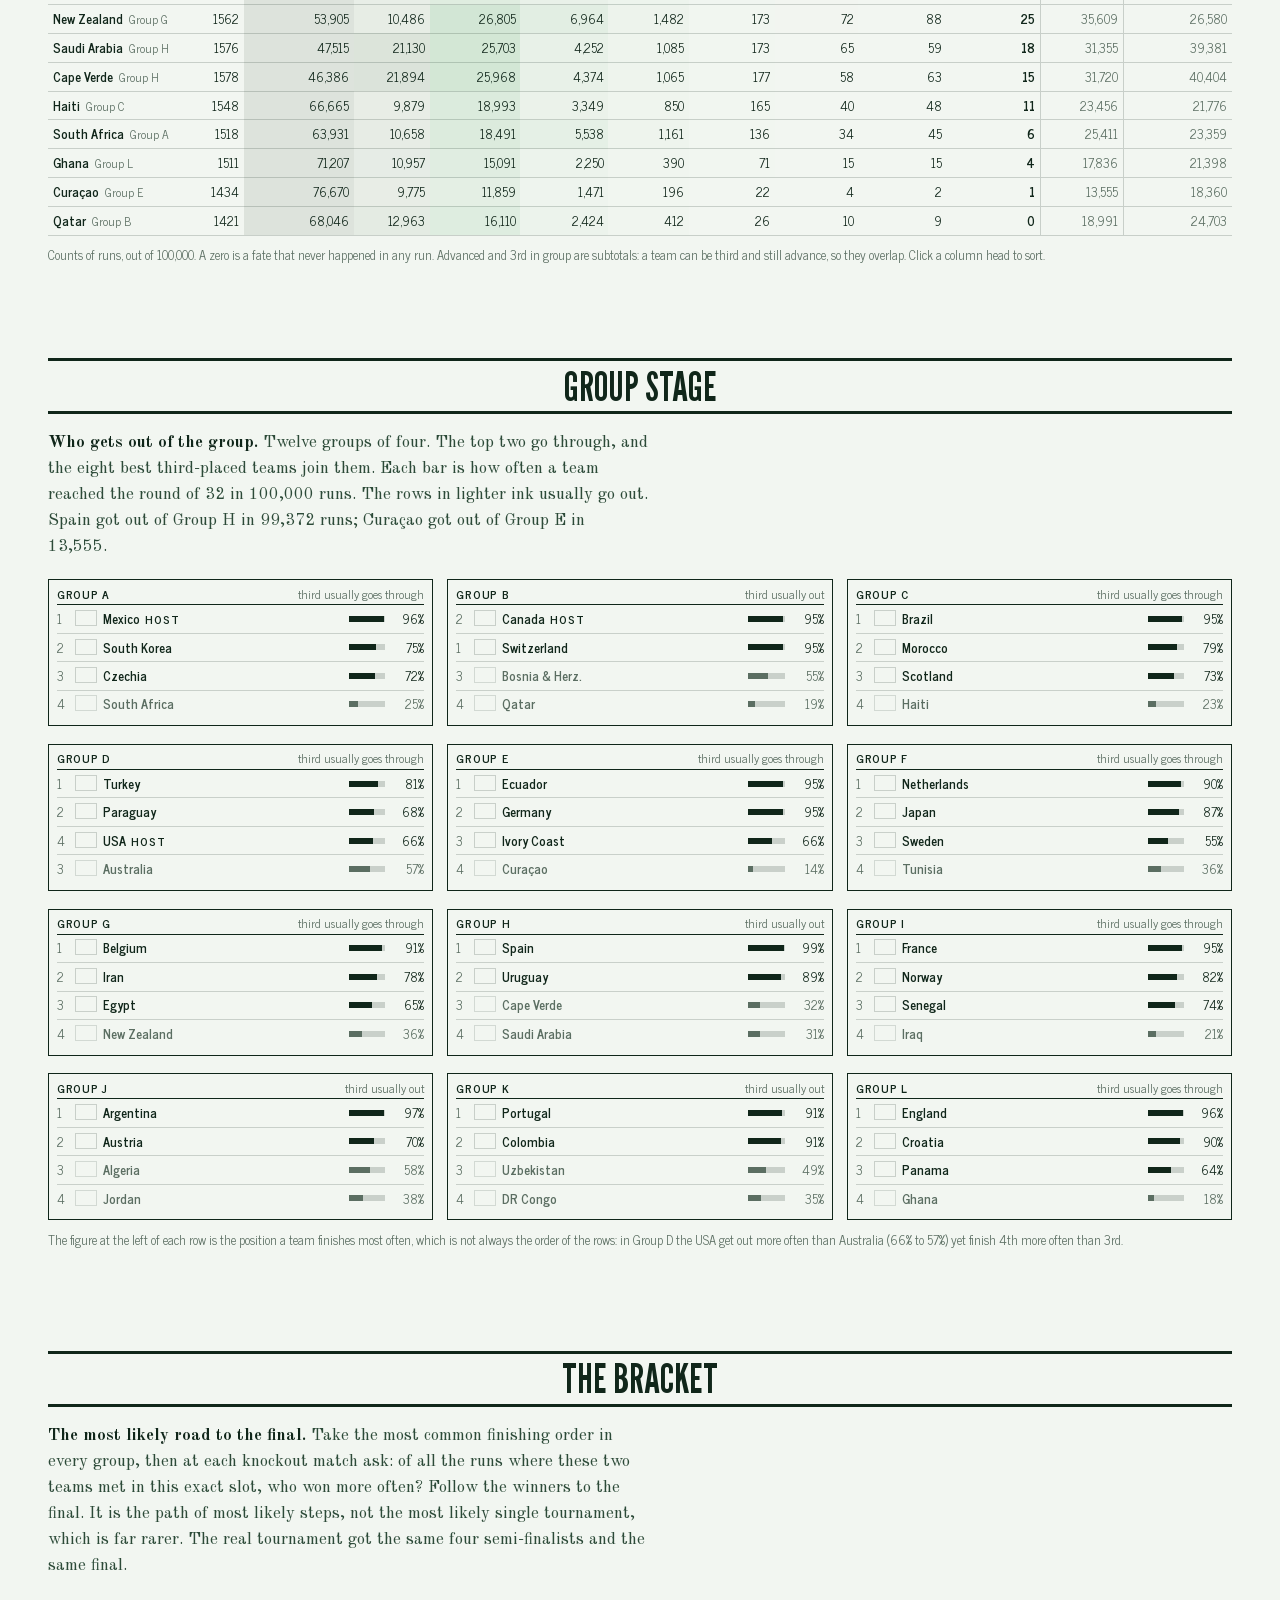
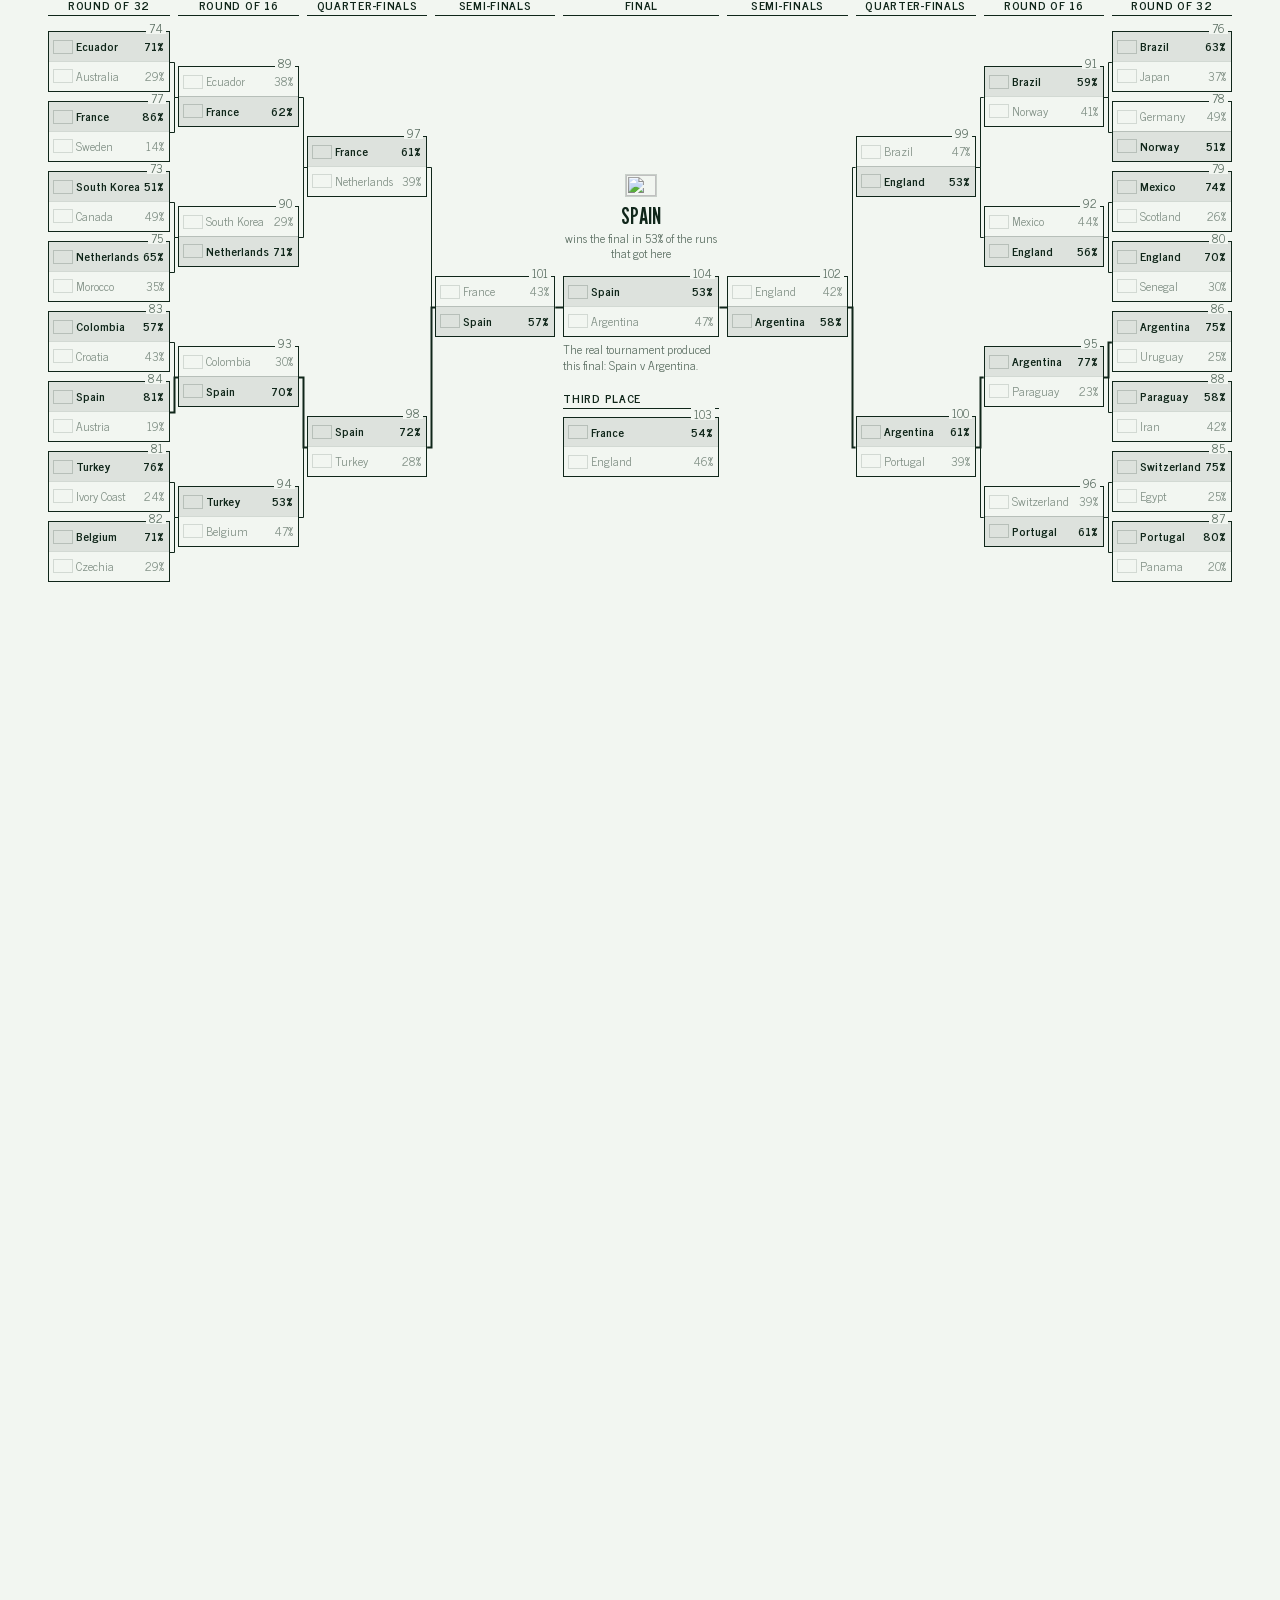
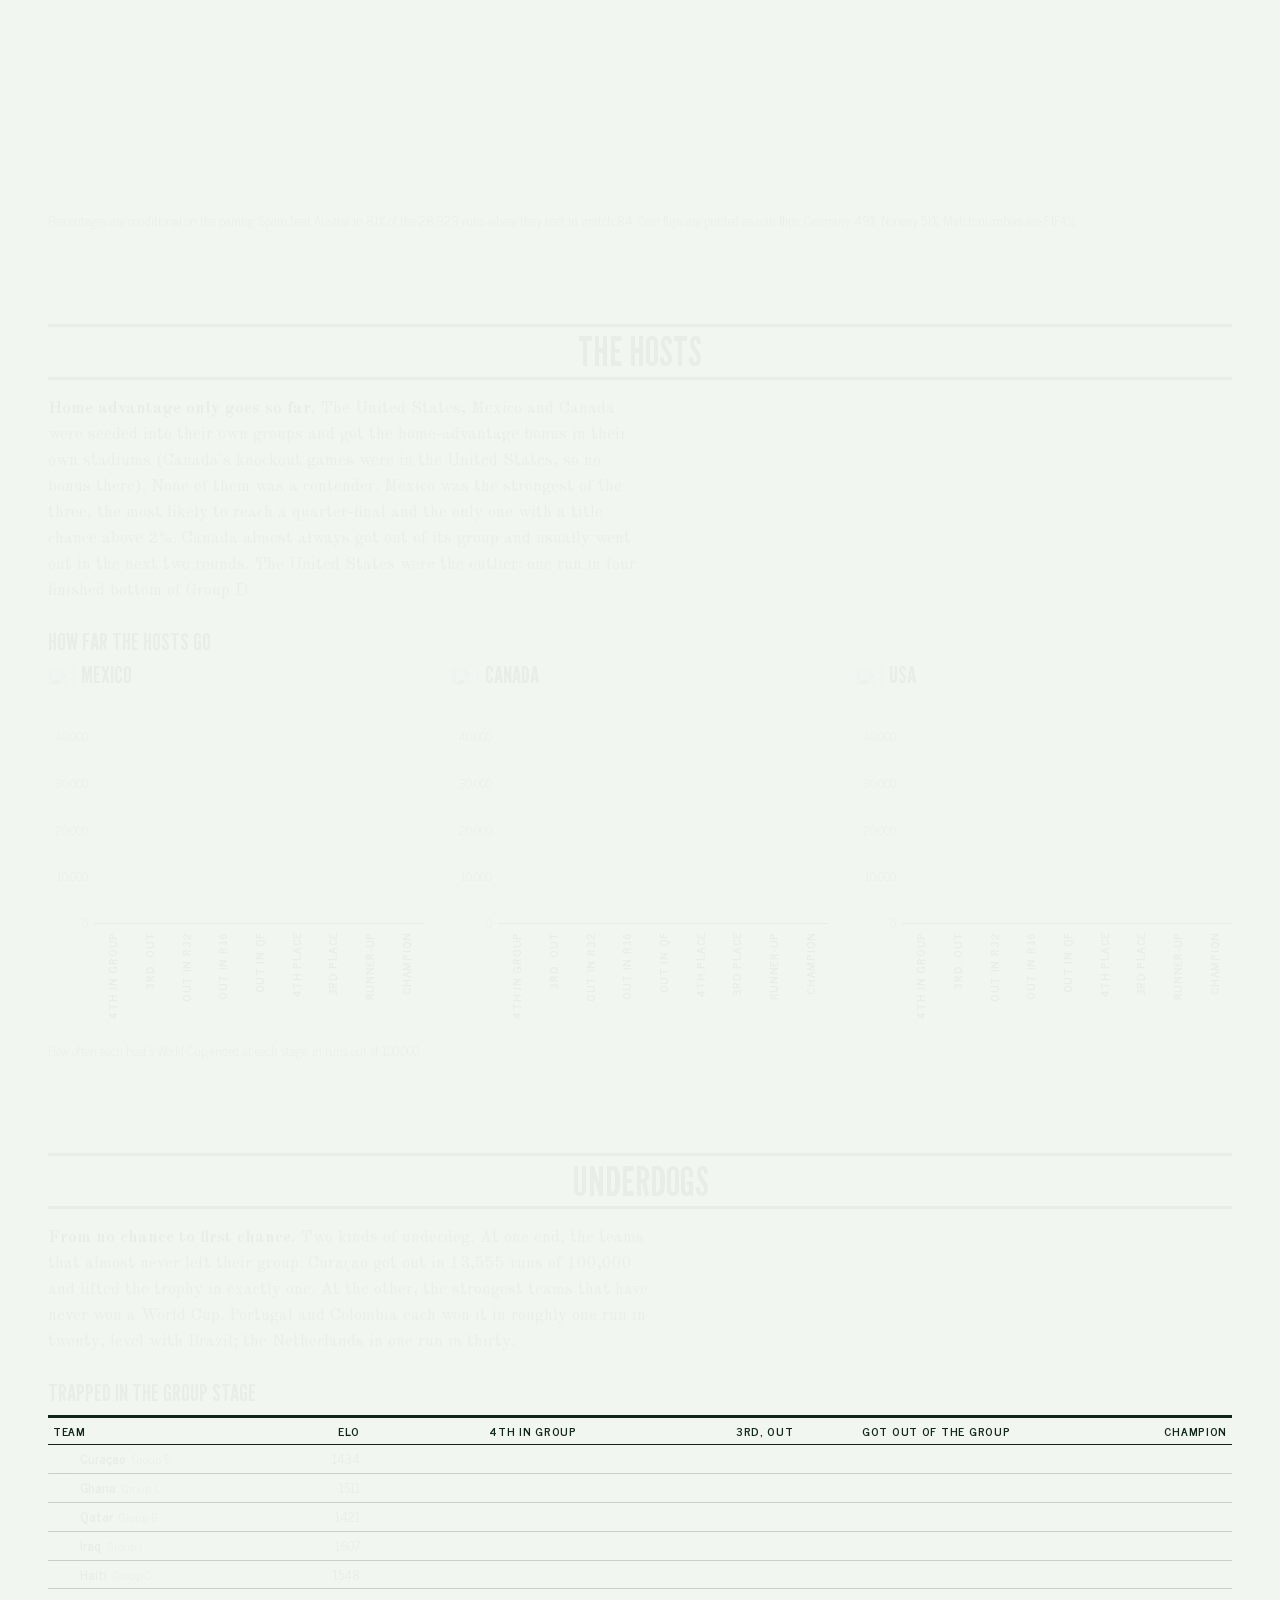
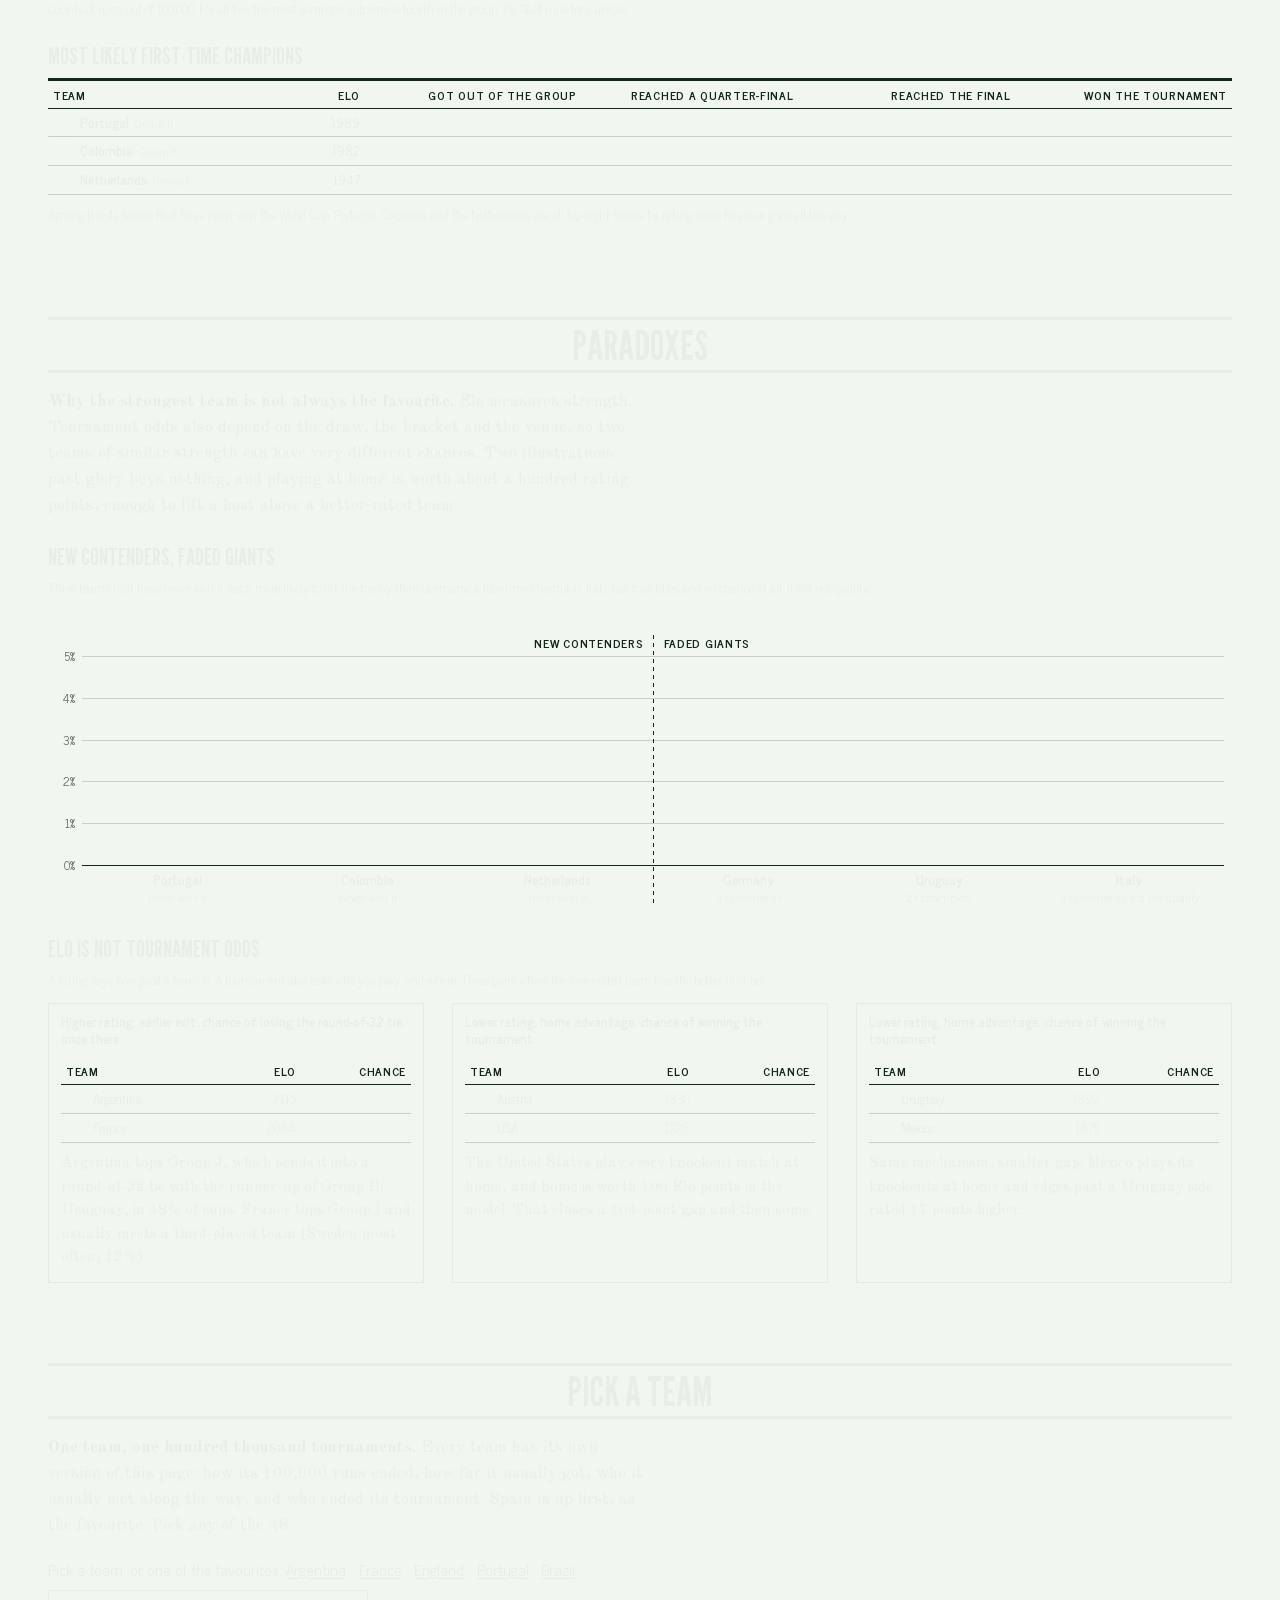
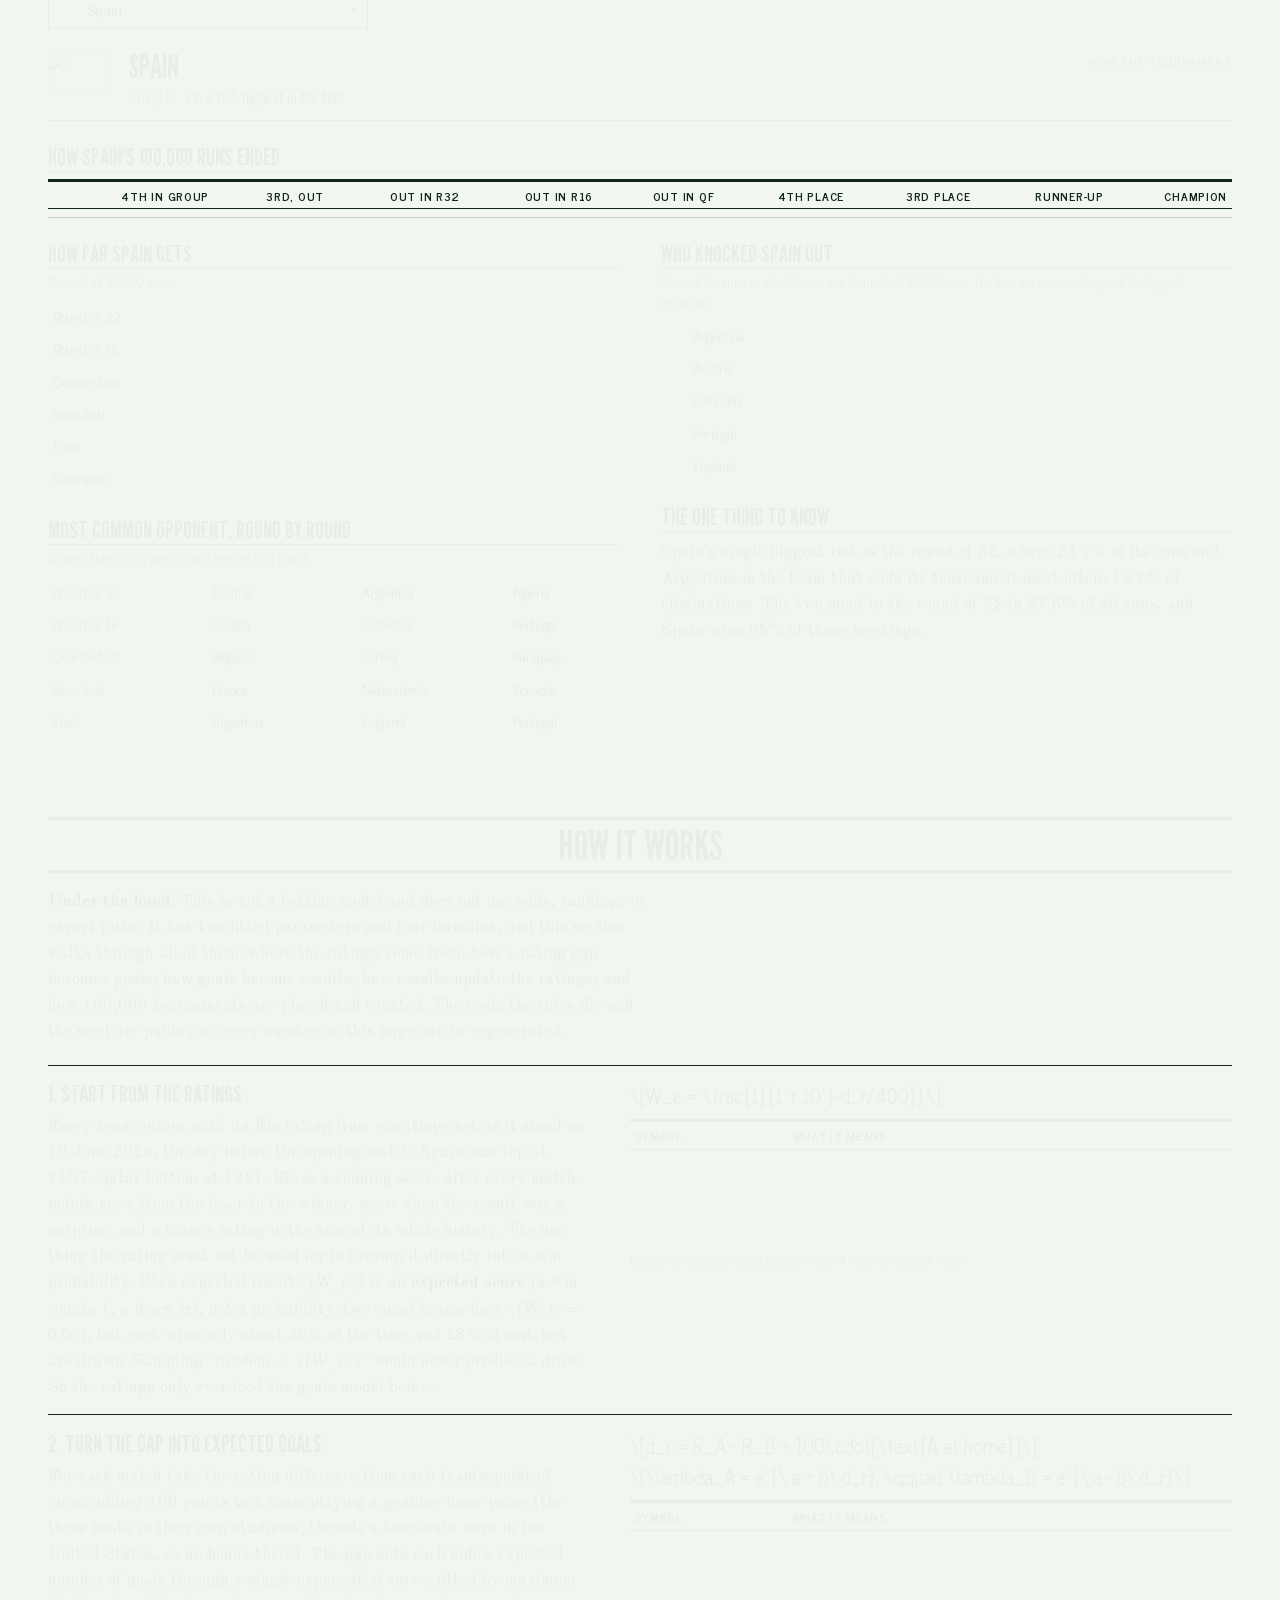
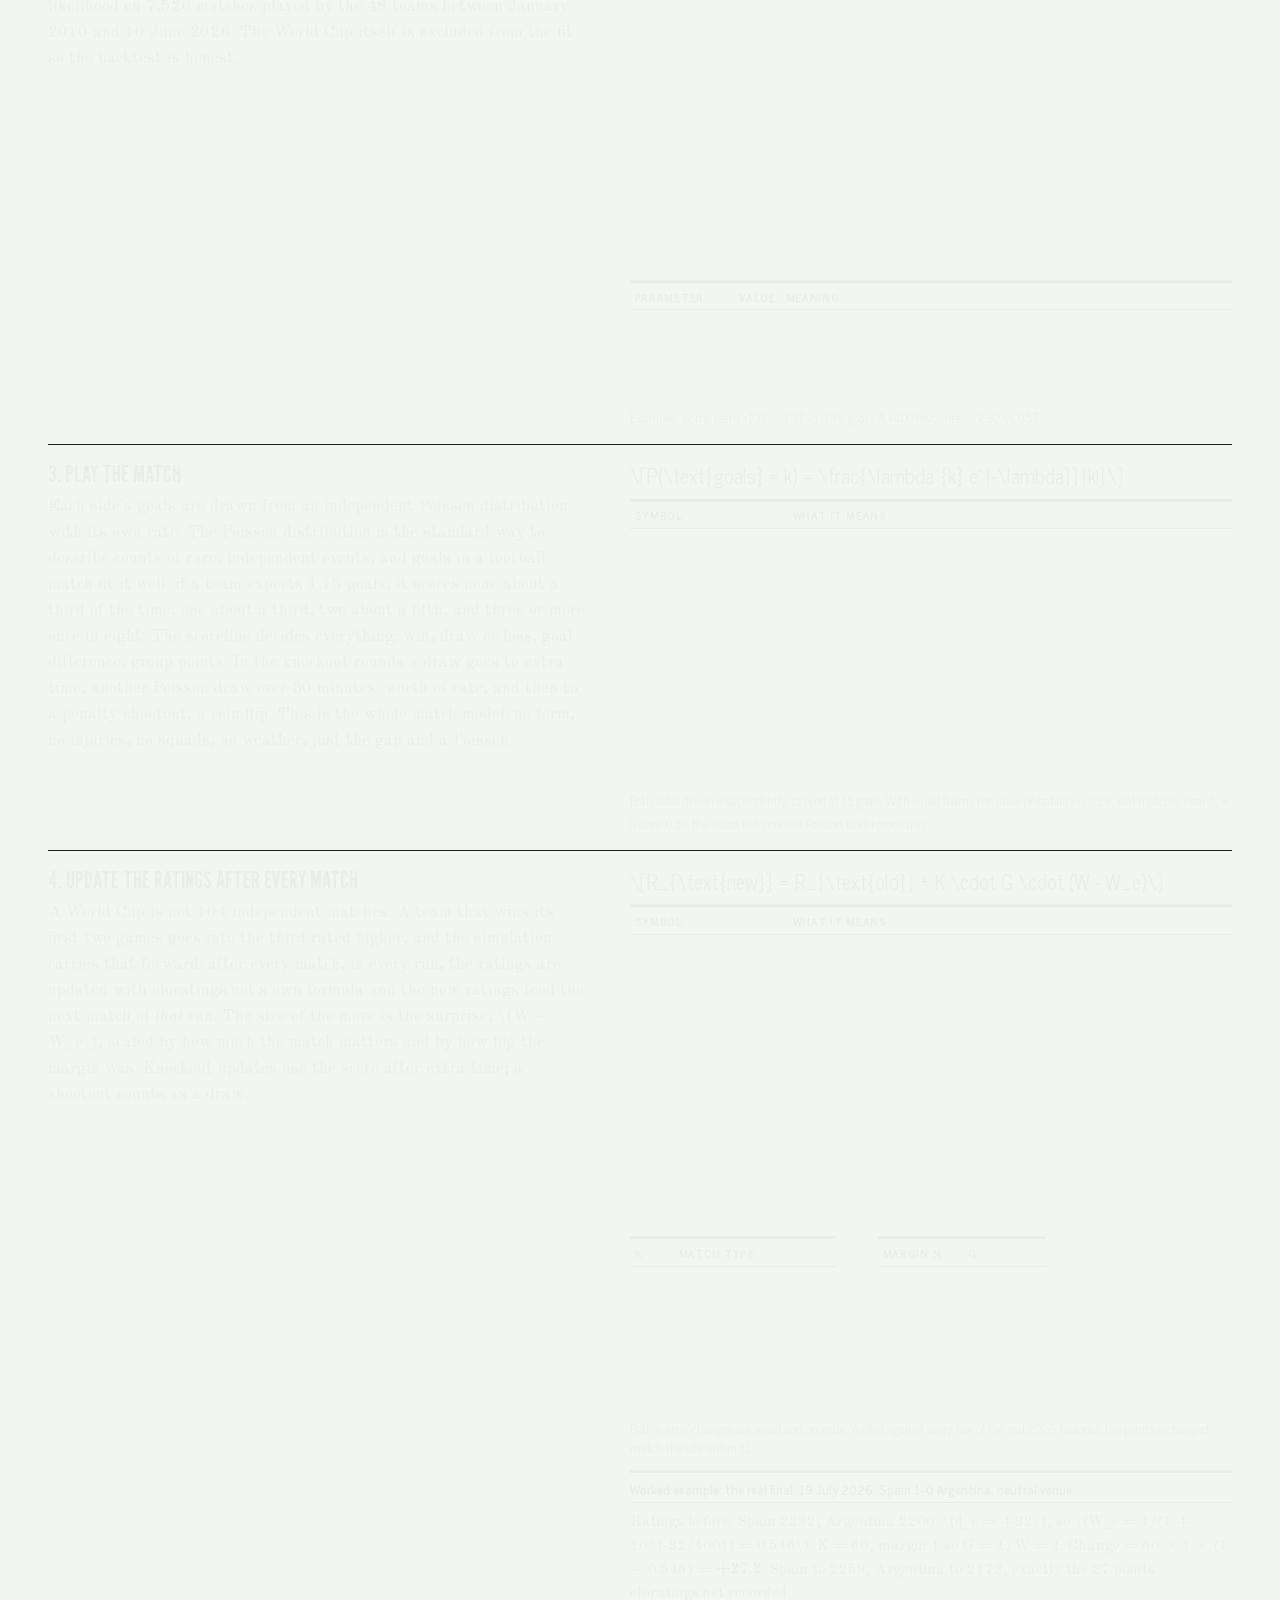
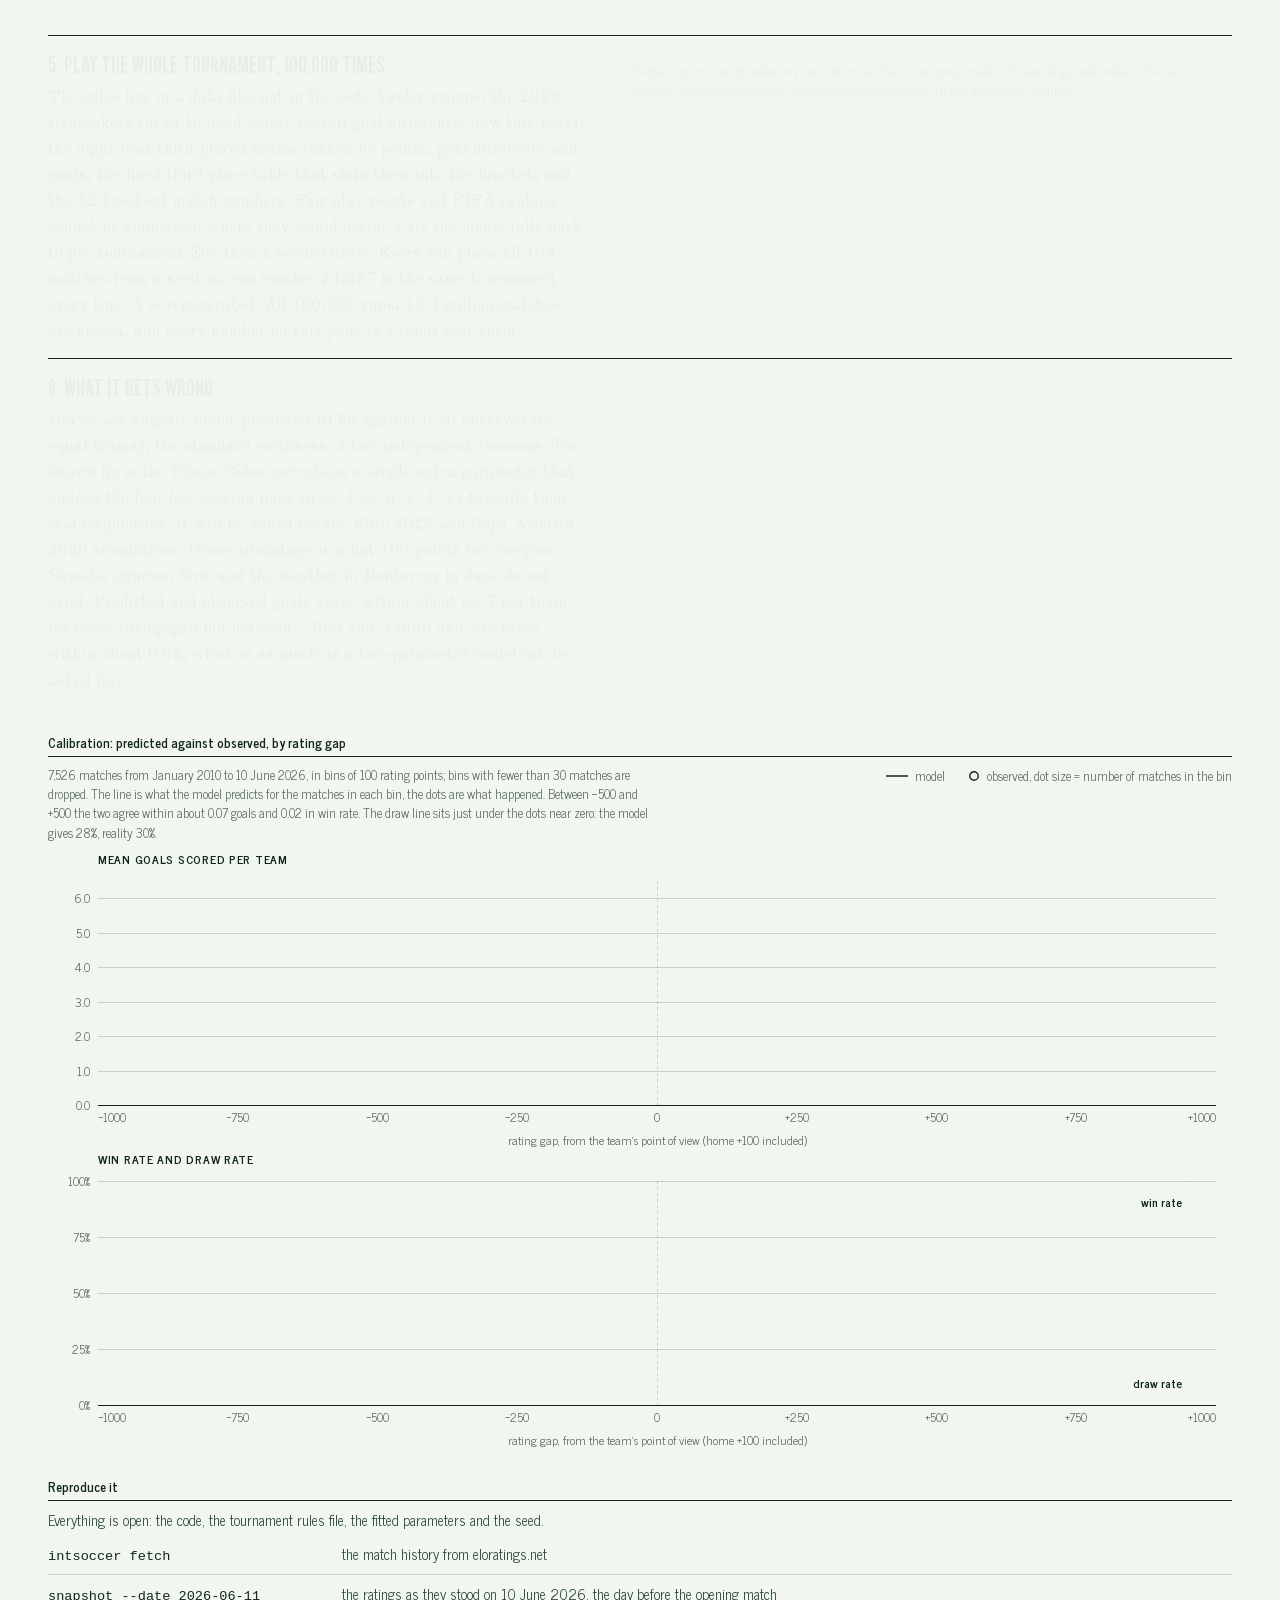
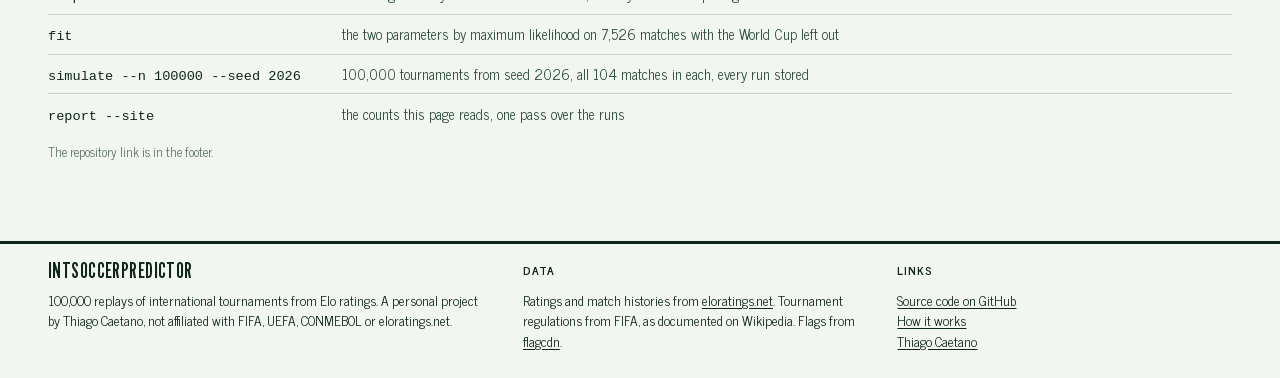
==== commit 1c78b615: "Component 11d: the site mark, a pitch in ink on paper Co-Authored-By: Claude Fable 5.1 <noreply@anth" ====
--- a/site/index.html
+++ b/site/index.html
@@ -8,14 +8,16 @@
 <link rel="preload" href="fonts/league-gothic-400-latin.woff2" as="font" type="font/woff2" crossorigin>
 <link rel="stylesheet" href="css/fonts.css">
 <link rel="stylesheet" href="css/site.css">
+<link rel="icon" type="image/png" sizes="32x32" href="favicon-32.png">
 <link rel="icon" type="image/svg+xml" href="favicon.svg">
+<link rel="apple-touch-icon" href="apple-touch-icon.png">
 <link rel="stylesheet" href="https://cdn.jsdelivr.net/npm/katex@0.16.11/dist/katex.min.css">
 <script defer src="https://cdn.jsdelivr.net/npm/katex@0.16.11/dist/katex.min.js"></script>
 <script defer src="https://cdn.jsdelivr.net/npm/katex@0.16.11/dist/contrib/auto-render.min.js"></script>
 </head>
 <body>
 <header class="site-header">
-  <a class="wordmark" href="index.html">IntSoccerPredictor</a>
+  <a class="wordmark" href="index.html"><img src="favicon.svg" alt="" width="20" height="20">IntSoccerPredictor</a>
   <nav aria-label="Site">
     <a href="index.html" aria-current="page">World Cup 2026</a>
     <a class="soon" href="euro2028.html">Euro 2028</a>
--- a/site/css/site.css
+++ b/site/css/site.css
@@ -42,6 +42,9 @@
    target are set from. */
 .site-header { position: sticky; top: 0; z-index: 5; background: var(--paper); display: flex; justify-content: space-between; align-items: baseline; gap: .6rem 2rem; flex-wrap: wrap; padding: .75rem var(--gutter) .6rem; border-bottom: 1px solid var(--ink); font-size: .85rem; }
 .wordmark { font: 1.35rem/1 var(--display); text-transform: uppercase; letter-spacing: .02em; text-decoration: none; }
+/* The mark before the wordmark: the favicon at 20px, inline in the text run, so the masthead's
+   baseline row and the header height js/header.js measures do not move. */
+.site-header .wordmark img { width: 20px; height: 20px; vertical-align: -3px; margin-right: .5rem; }
 .site-header nav { display: flex; gap: 1.1rem; flex-wrap: wrap; align-items: baseline; }
 .site-header nav a { text-decoration: none; }
 .site-header nav a[aria-current="page"] { border-bottom: 2px solid var(--orange); padding-bottom: .1rem; }
@@ -225,6 +228,8 @@
    the grid's own overflow state — the .sx class js/dom.js writes in the layout pass, on layout and
    on resize — so it is out of the layout wherever the grid fits whole and nothing is duplicated. */
 #bracket .bsum { display: none; border-top: 3px solid var(--ink); border-bottom: 1px solid var(--hair); padding: .9rem 0 1rem; margin: 0 0 1.4rem; }
+/* A browser without :has() never matches this and keeps the unit hidden: the phone behaviour the
+   sheet had before this batch, the grid scrolling sideways on its own. */
 #bracket .lock:has(> .scroll-x.sx) .bsum { display: block; }
 #bracket .bsum .champ { margin-bottom: 1.1rem; }
 #bracket .bsum .m { max-width: 300px; margin: 0 auto; }
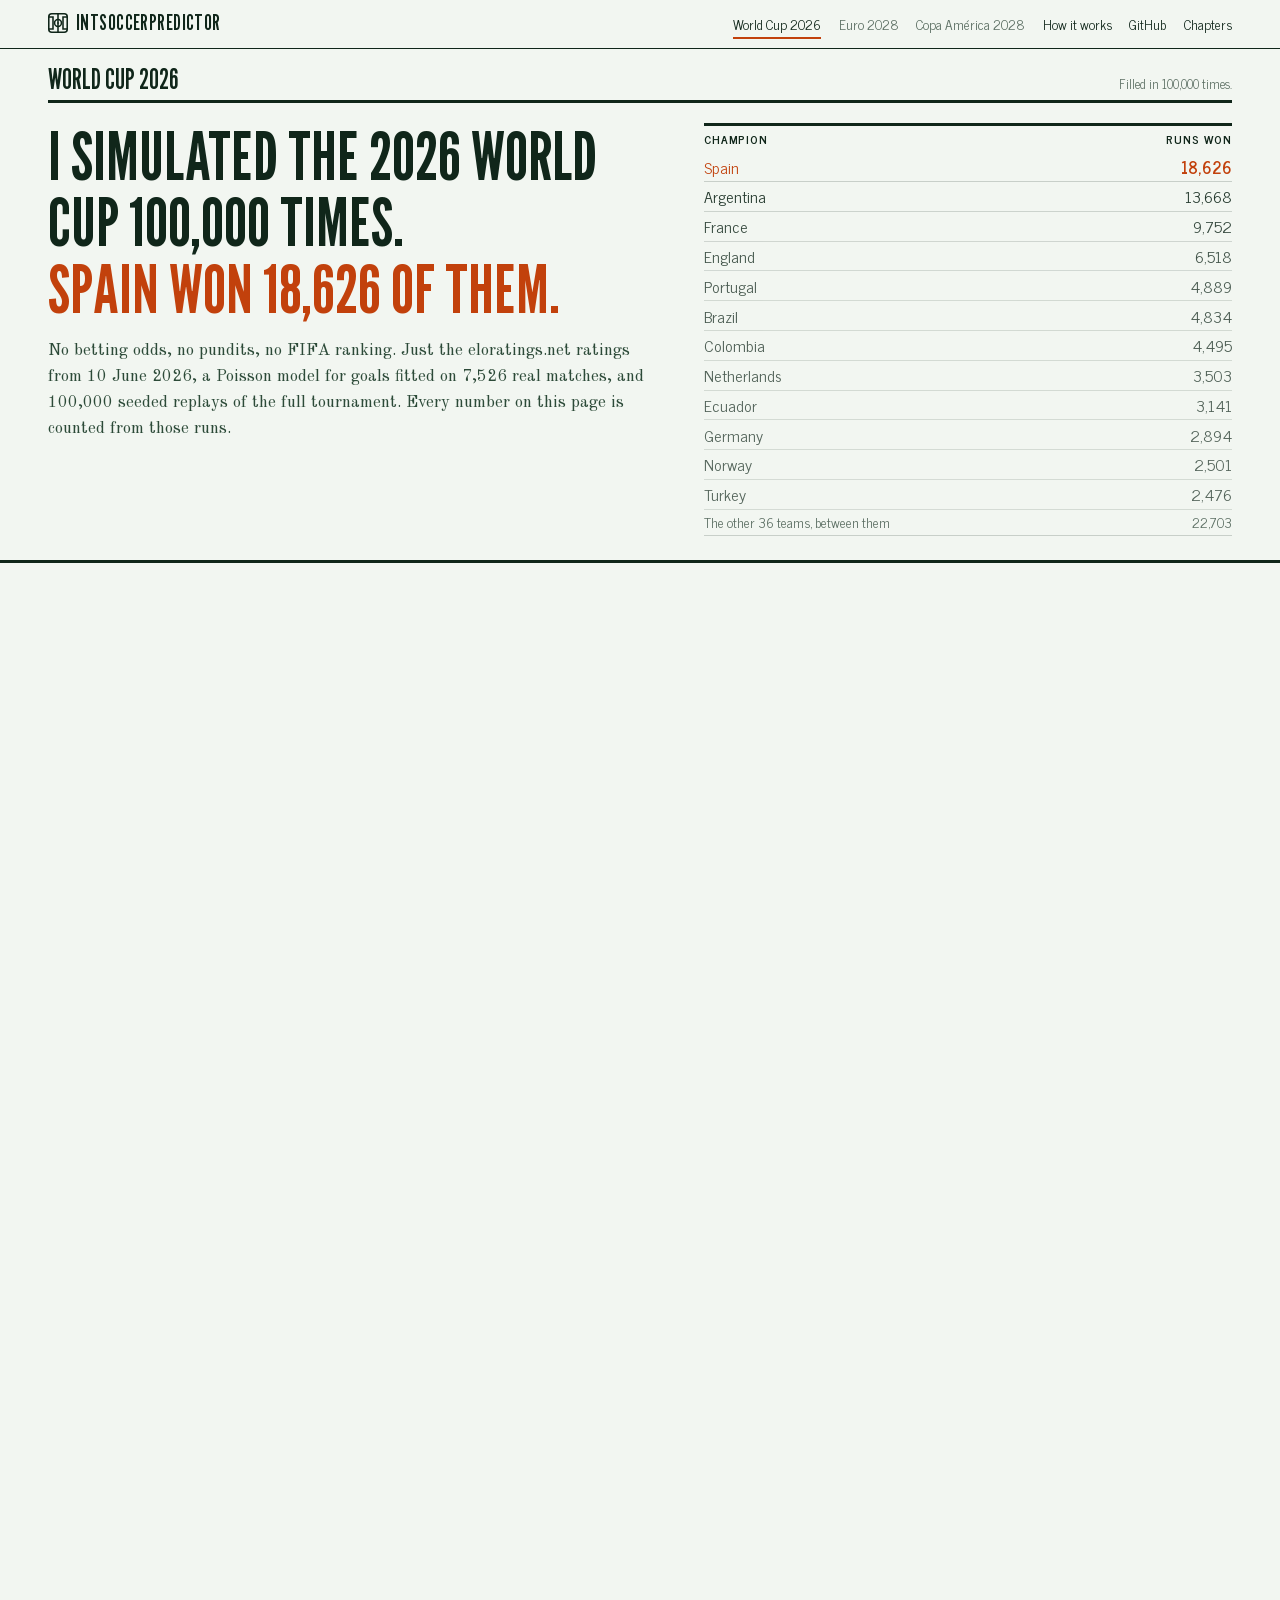
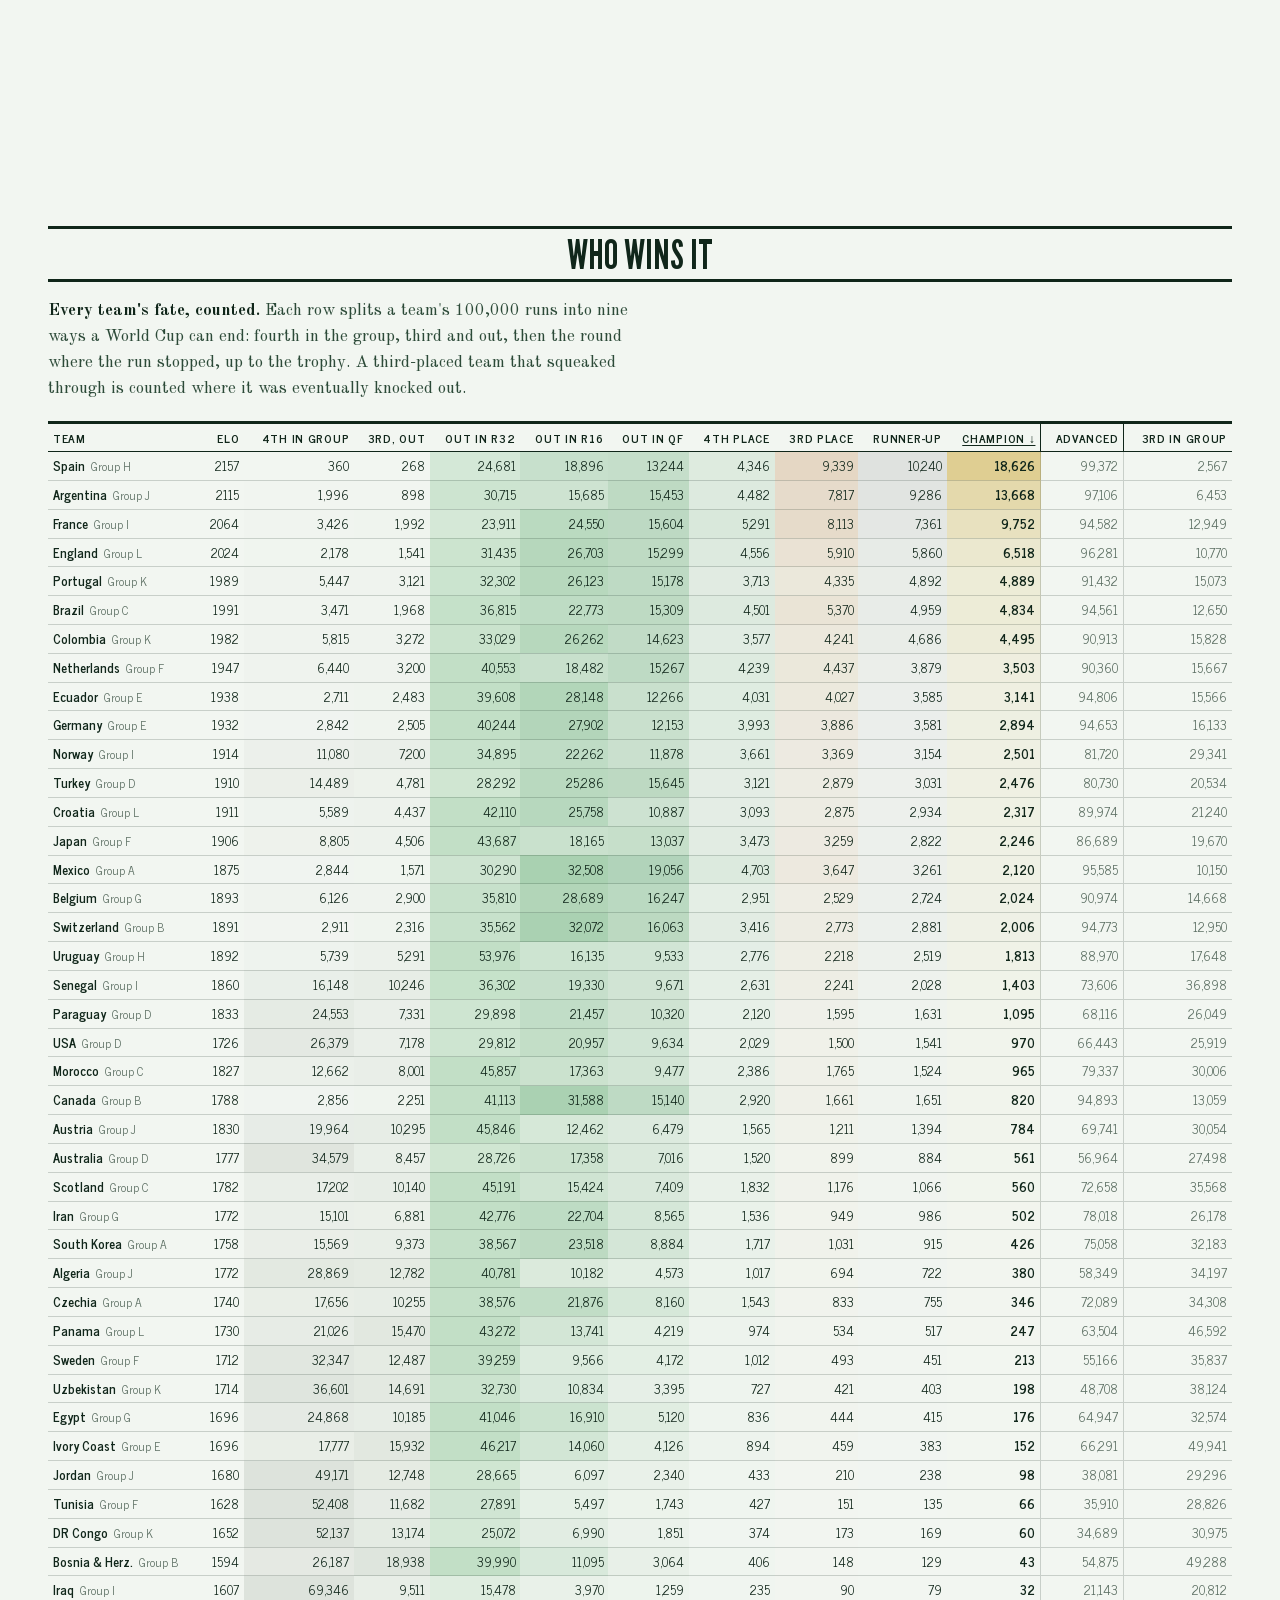
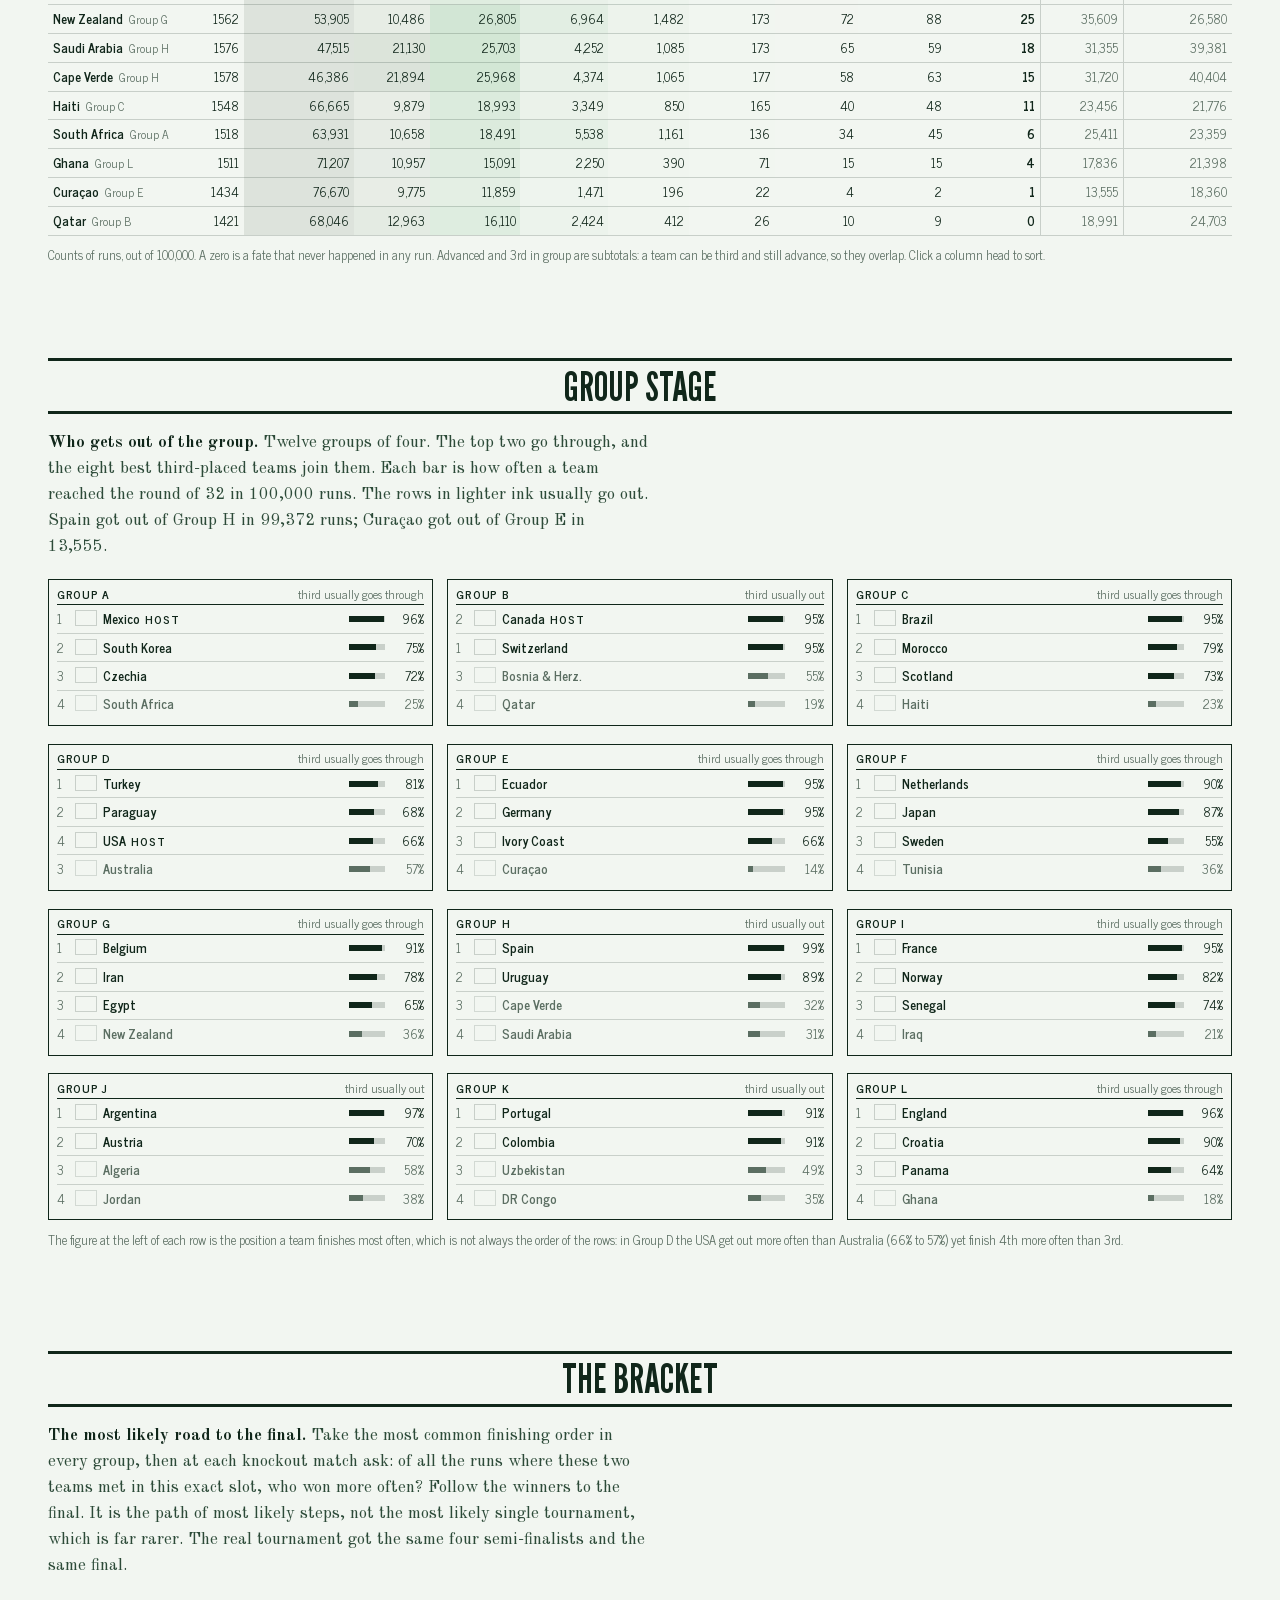
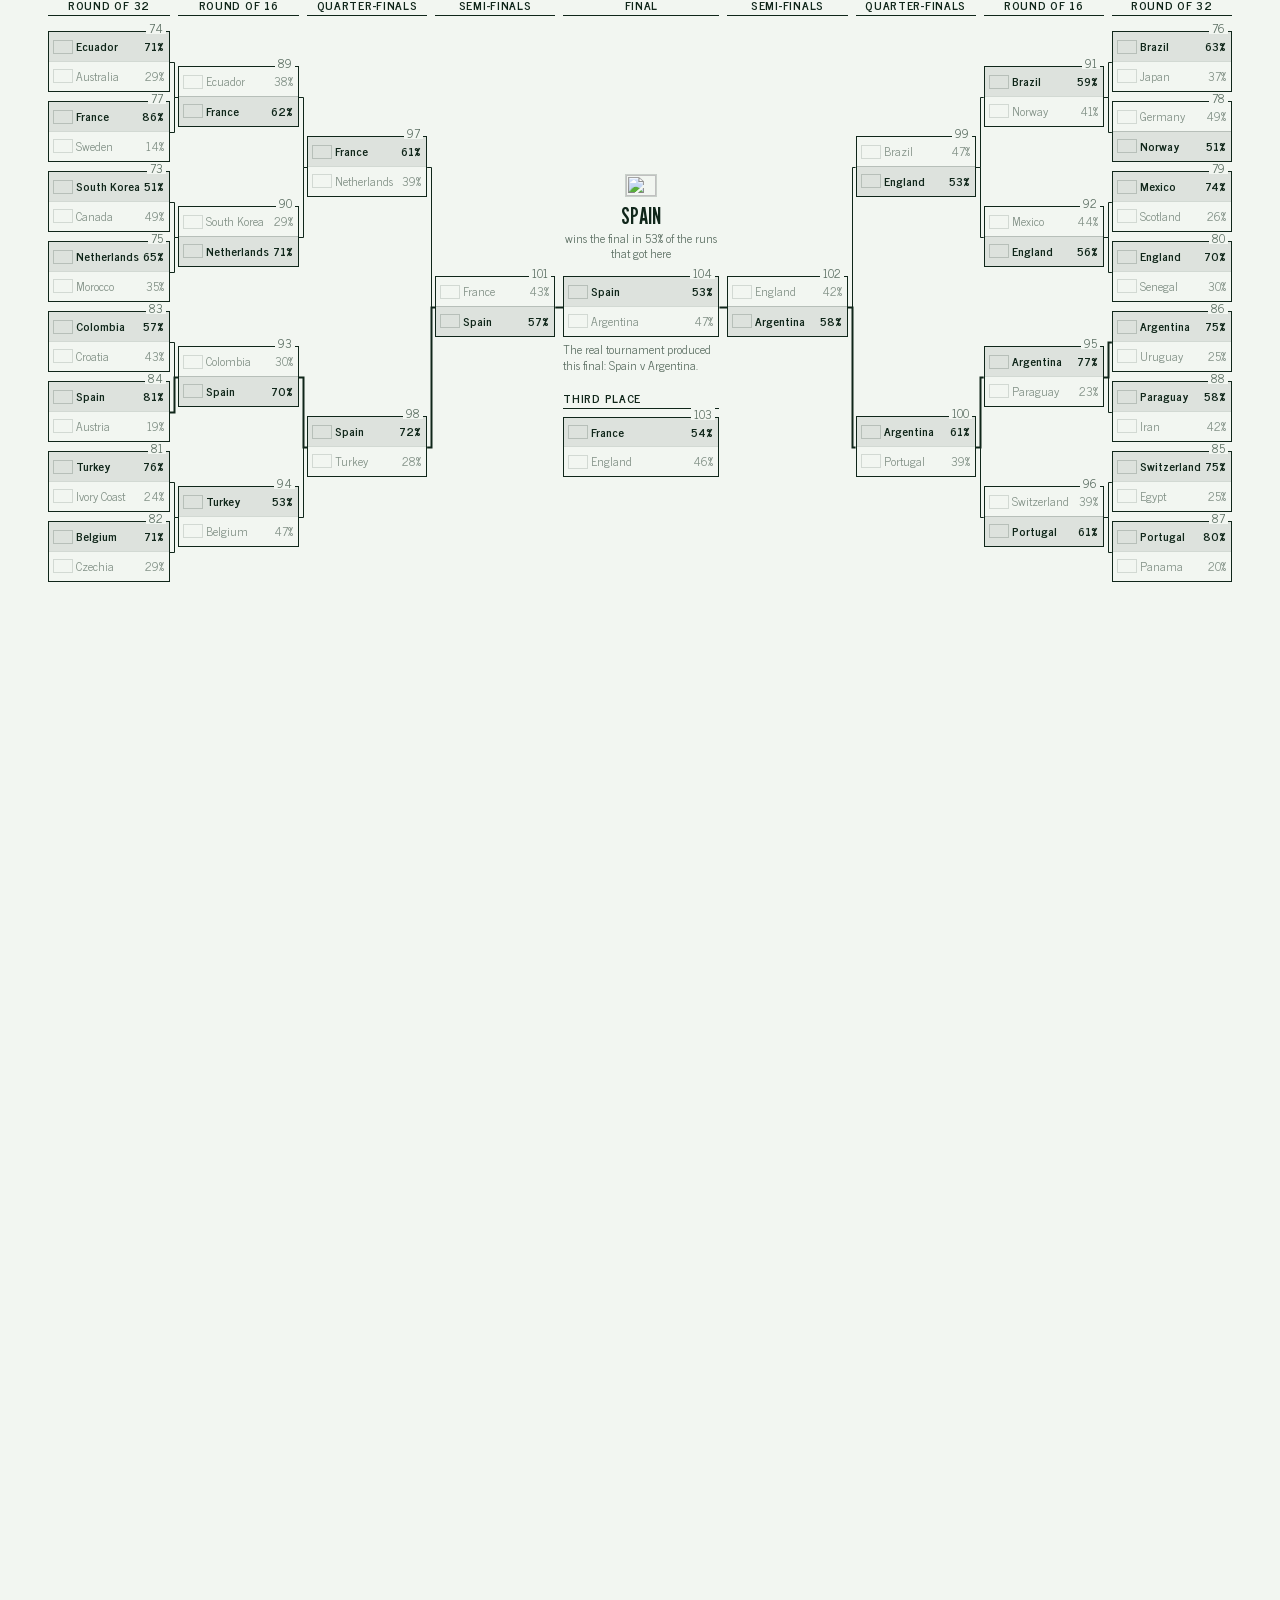
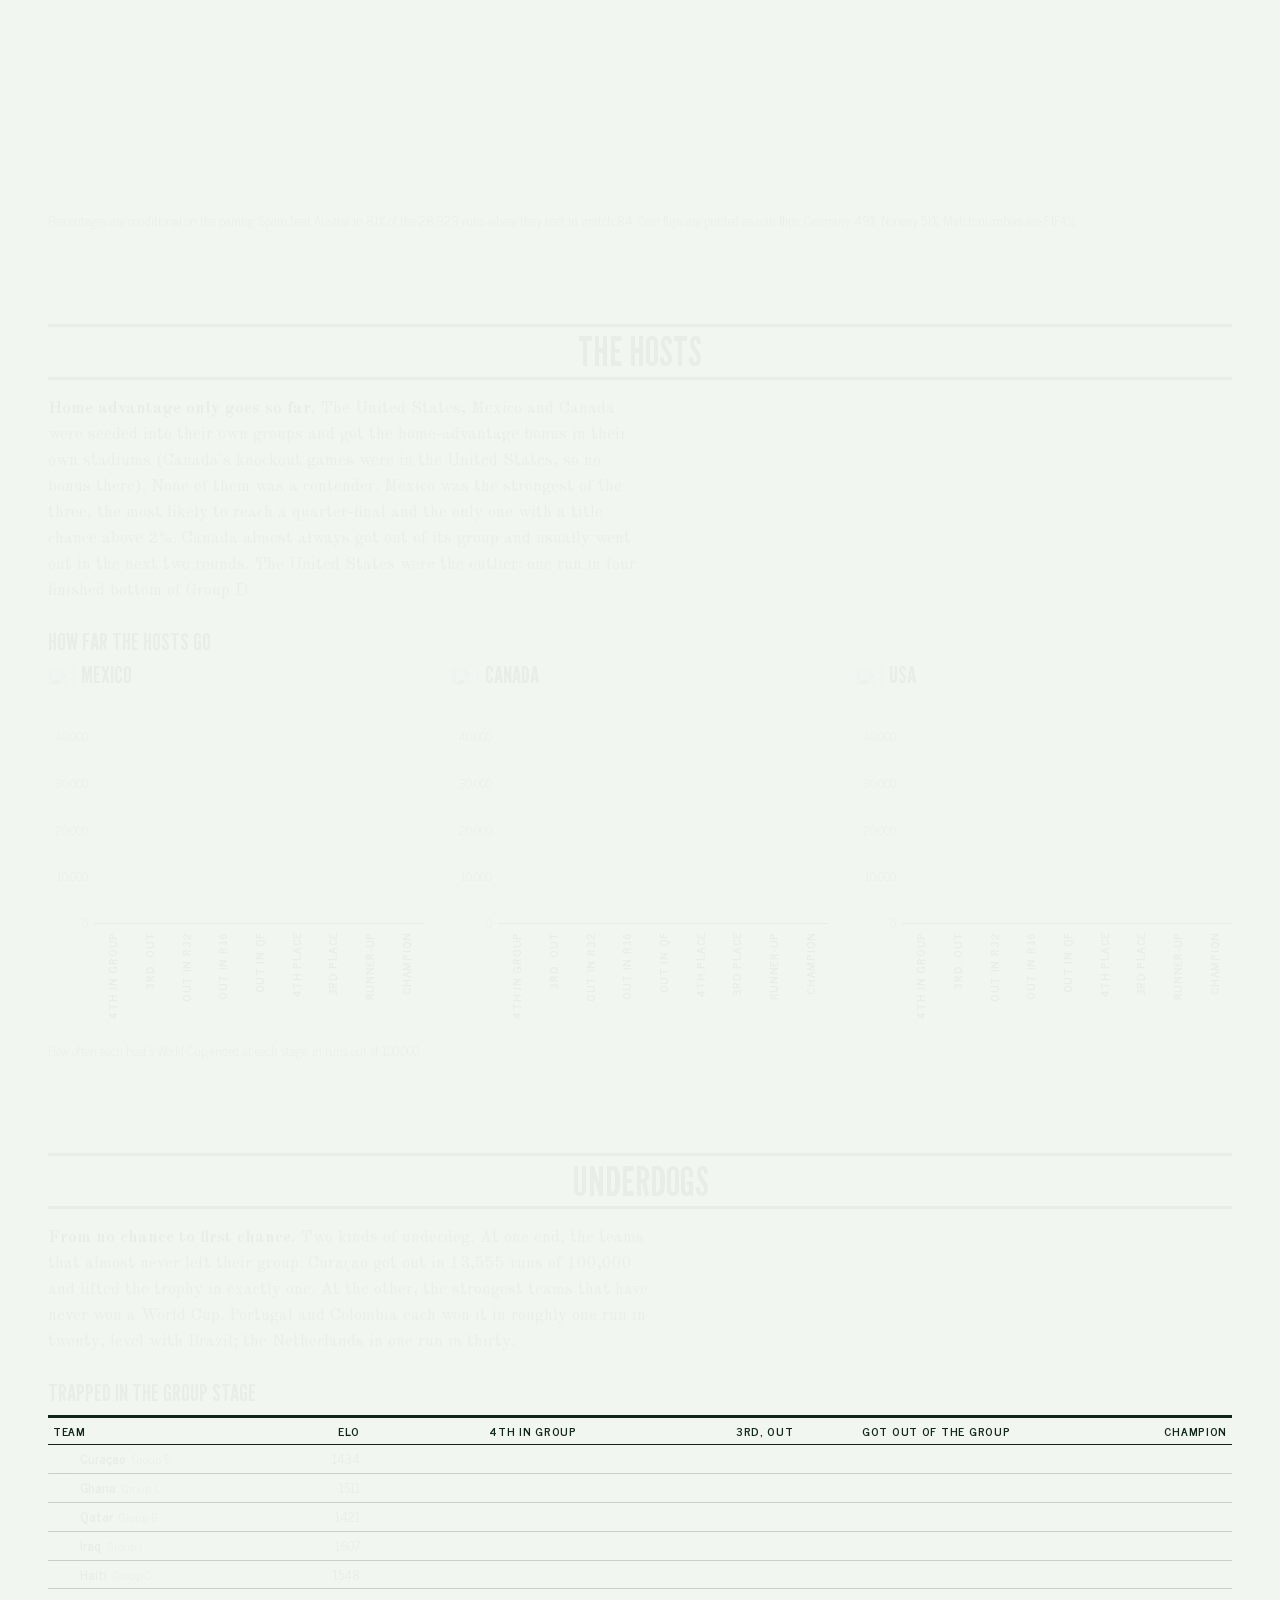
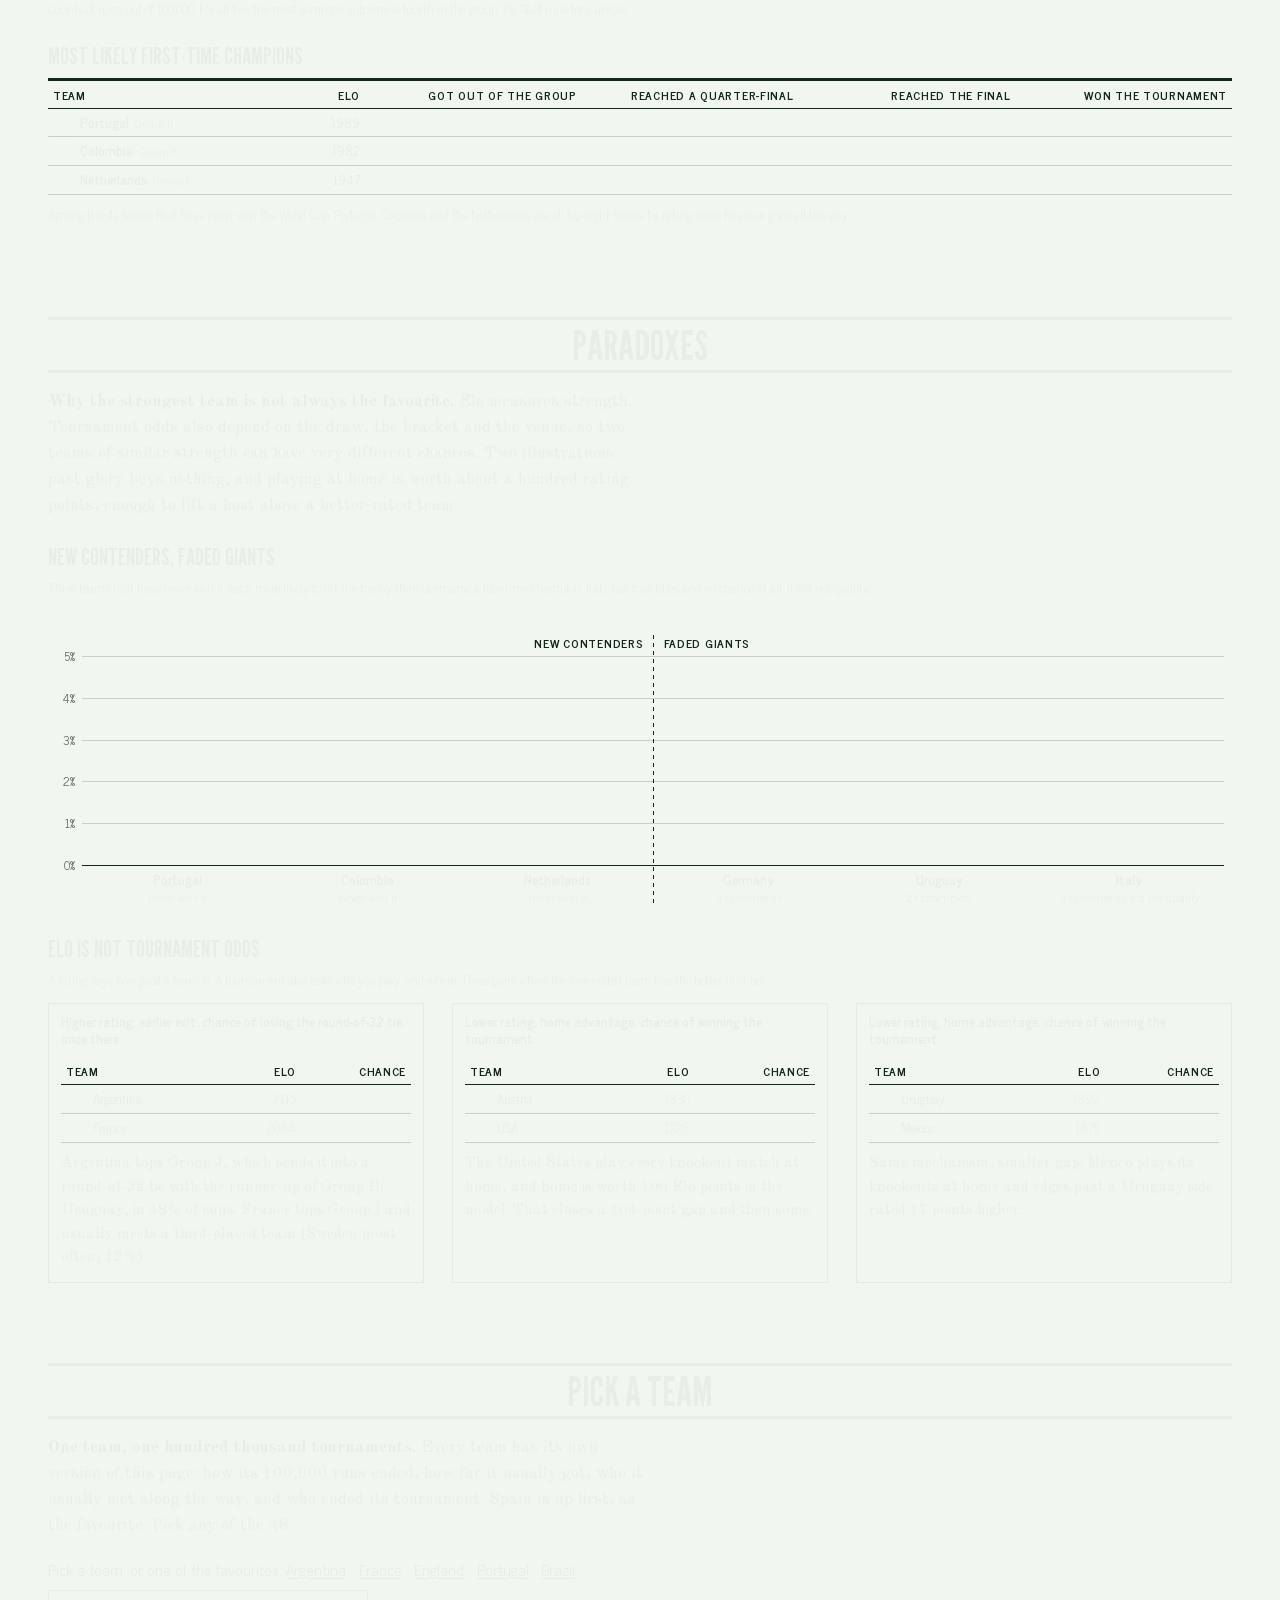
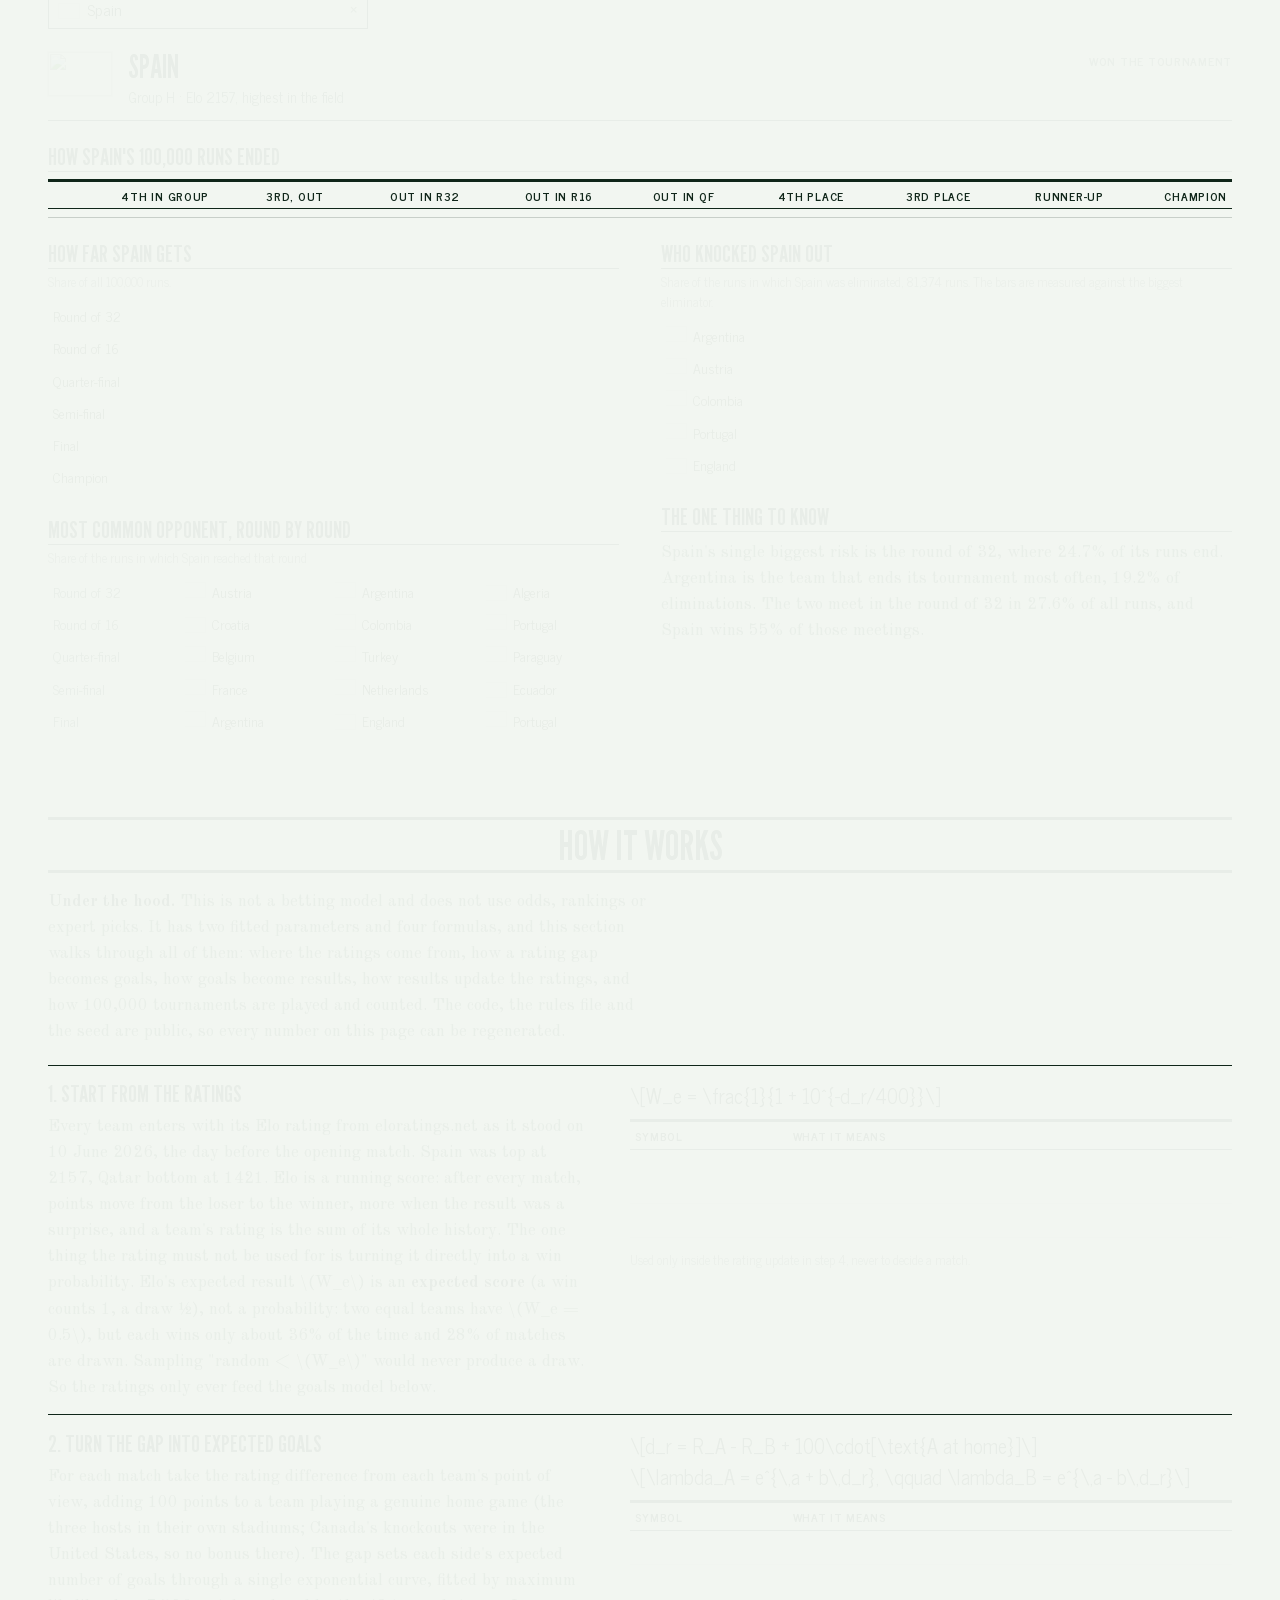
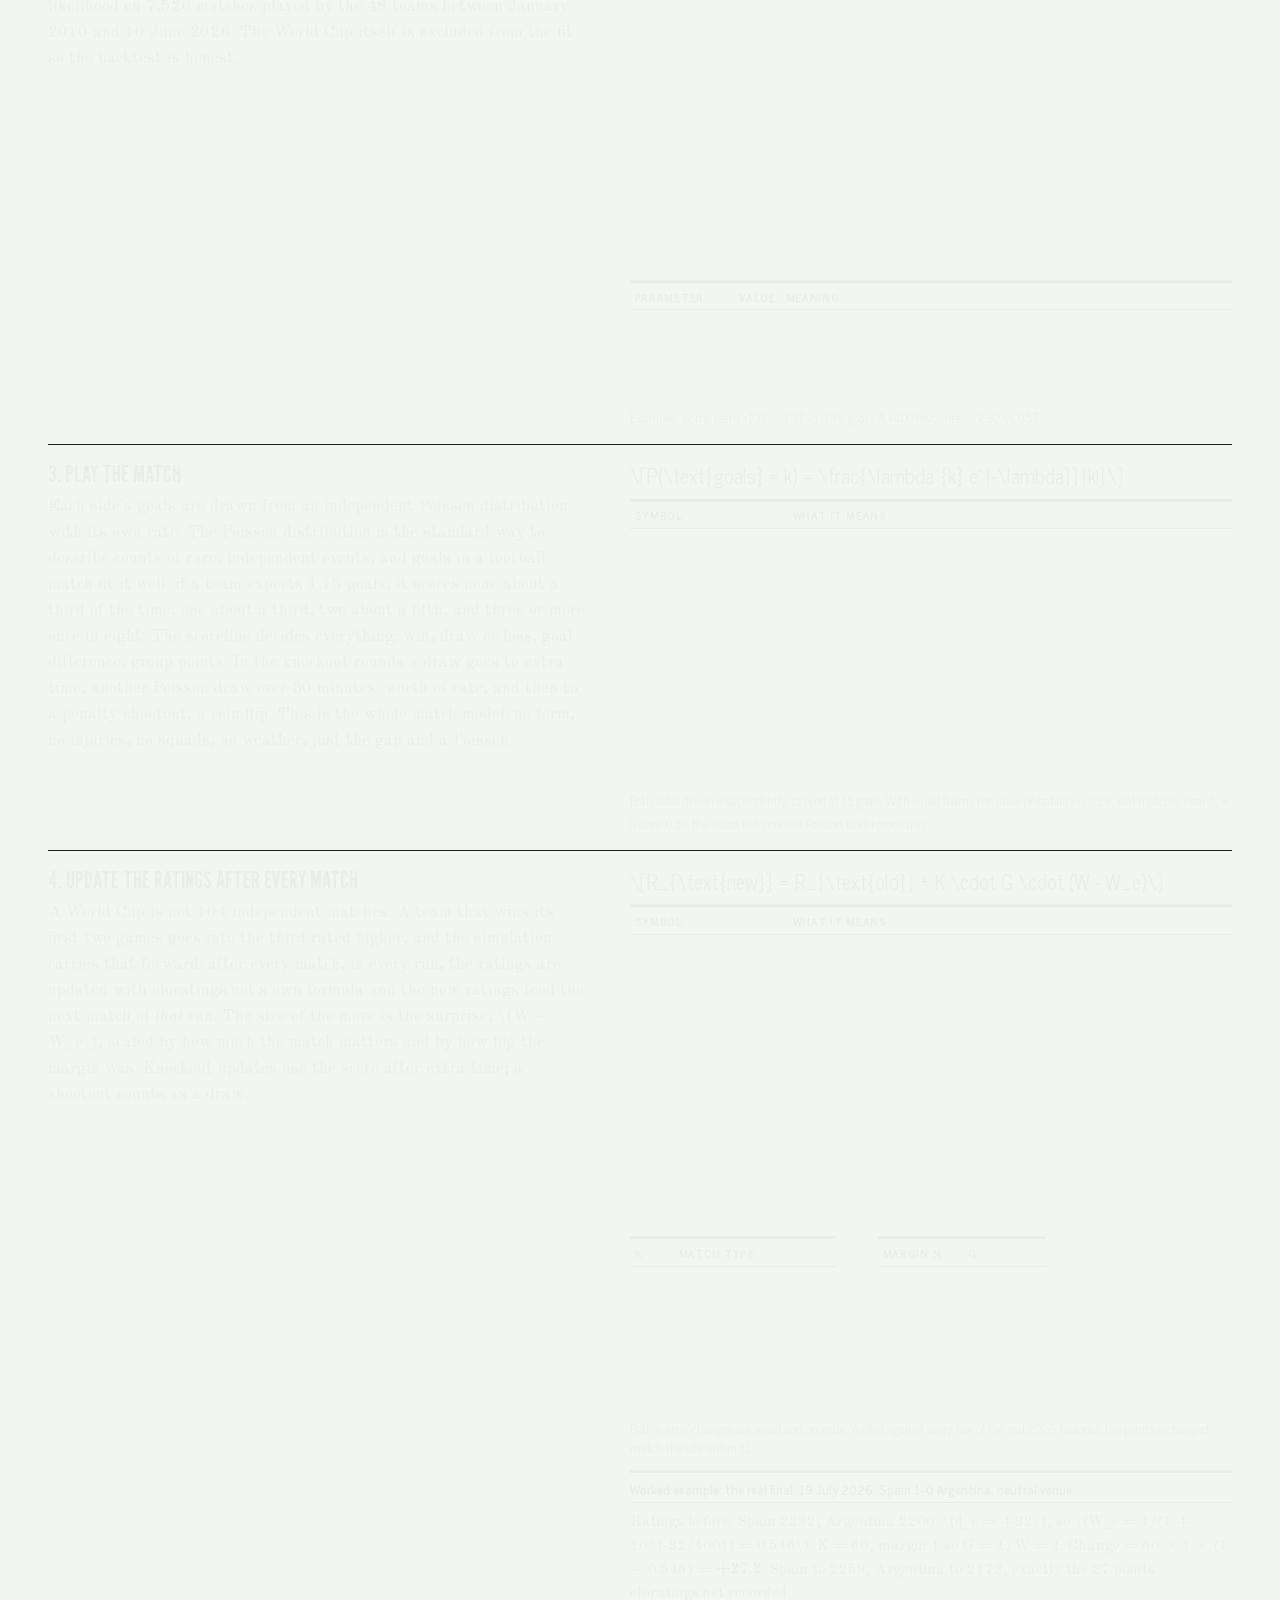
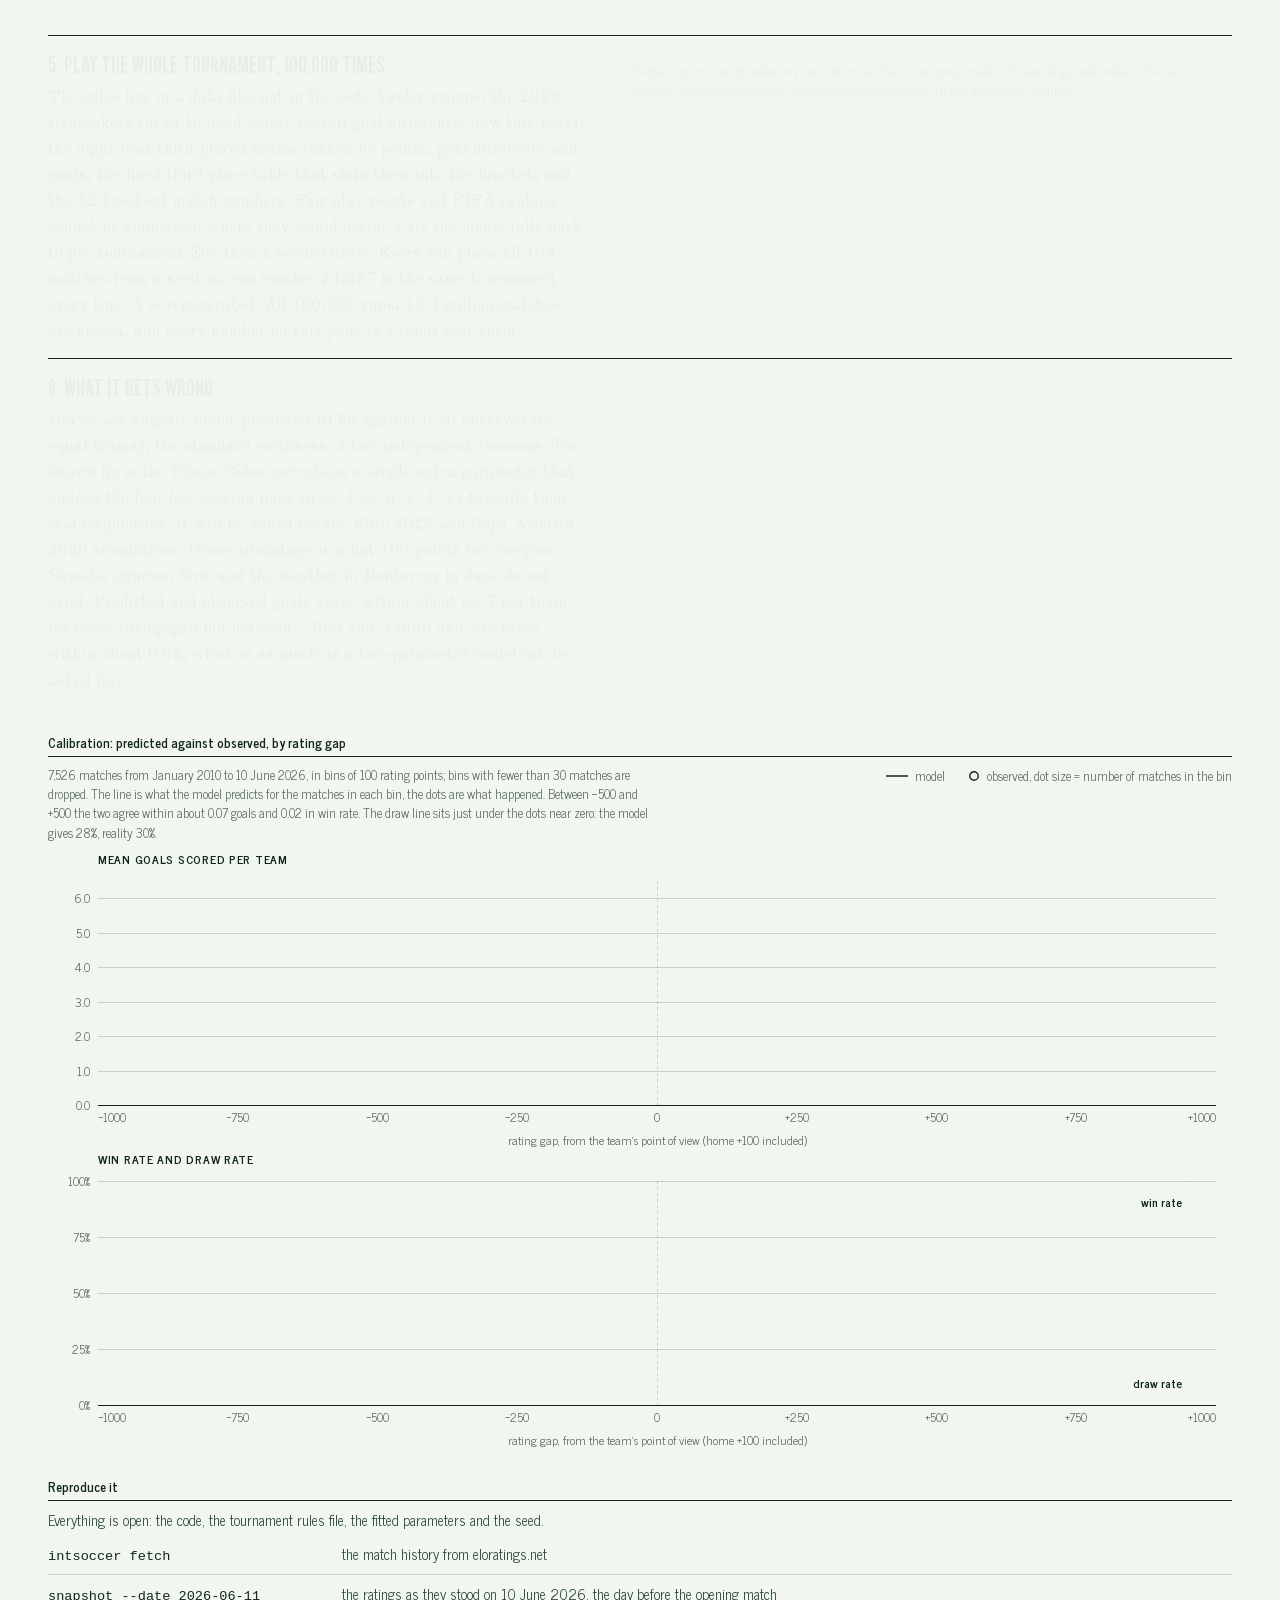
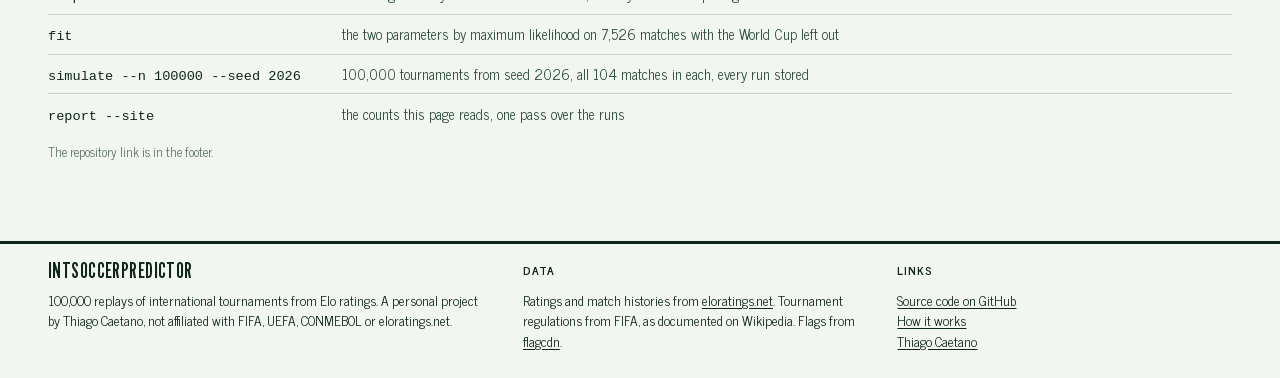
==== commit e3c34f8e: "Hardening: the KaTeX files load with integrity hashes Co-Authored-By: Claude Fable 5.1 <noreply@anth" ====
--- a/site/index.html
+++ b/site/index.html
@@ -11,9 +11,9 @@
 <link rel="icon" type="image/png" sizes="32x32" href="favicon-32.png">
 <link rel="icon" type="image/svg+xml" href="favicon.svg">
 <link rel="apple-touch-icon" href="apple-touch-icon.png">
-<link rel="stylesheet" href="https://cdn.jsdelivr.net/npm/katex@0.16.11/dist/katex.min.css">
-<script defer src="https://cdn.jsdelivr.net/npm/katex@0.16.11/dist/katex.min.js"></script>
-<script defer src="https://cdn.jsdelivr.net/npm/katex@0.16.11/dist/contrib/auto-render.min.js"></script>
+<link rel="stylesheet" href="https://cdn.jsdelivr.net/npm/katex@0.16.11/dist/katex.min.css" integrity="sha384-nB0miv6/jRmo5UMMR1wu3Gz6NLsoTkbqJghGIsx//Rlm+ZU03BU6SQNC66uf4l5+" crossorigin="anonymous">
+<script defer src="https://cdn.jsdelivr.net/npm/katex@0.16.11/dist/katex.min.js" integrity="sha384-7zkQWkzuo3B5mTepMUcHkMB5jZaolc2xDwL6VFqjFALcbeS9Ggm/Yr2r3Dy4lfFg" crossorigin="anonymous"></script>
+<script defer src="https://cdn.jsdelivr.net/npm/katex@0.16.11/dist/contrib/auto-render.min.js" integrity="sha384-43gviWU0YVjaDtb/GhzOouOXtZMP/7XUzwPTstBeZFe/+rCMvRwr4yROQP43s0Xk" crossorigin="anonymous"></script>
 </head>
 <body>
 <header class="site-header">
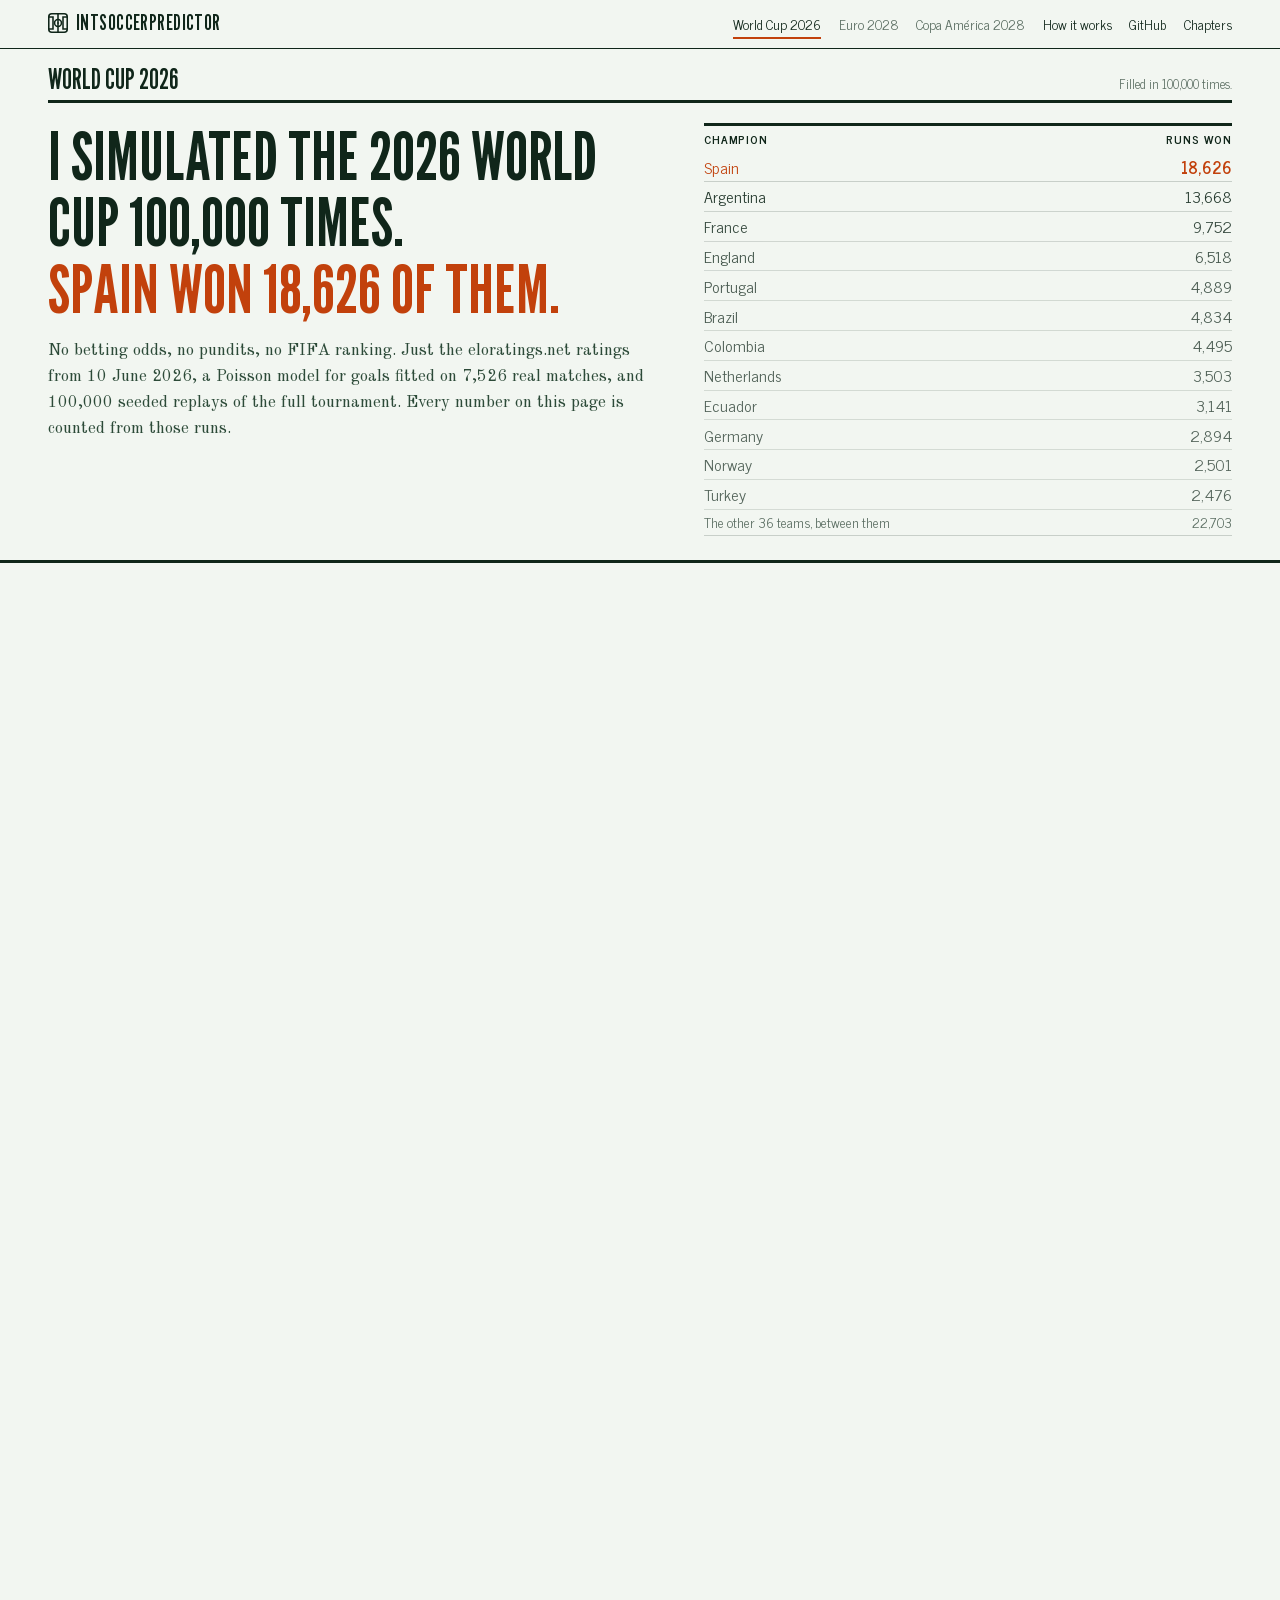
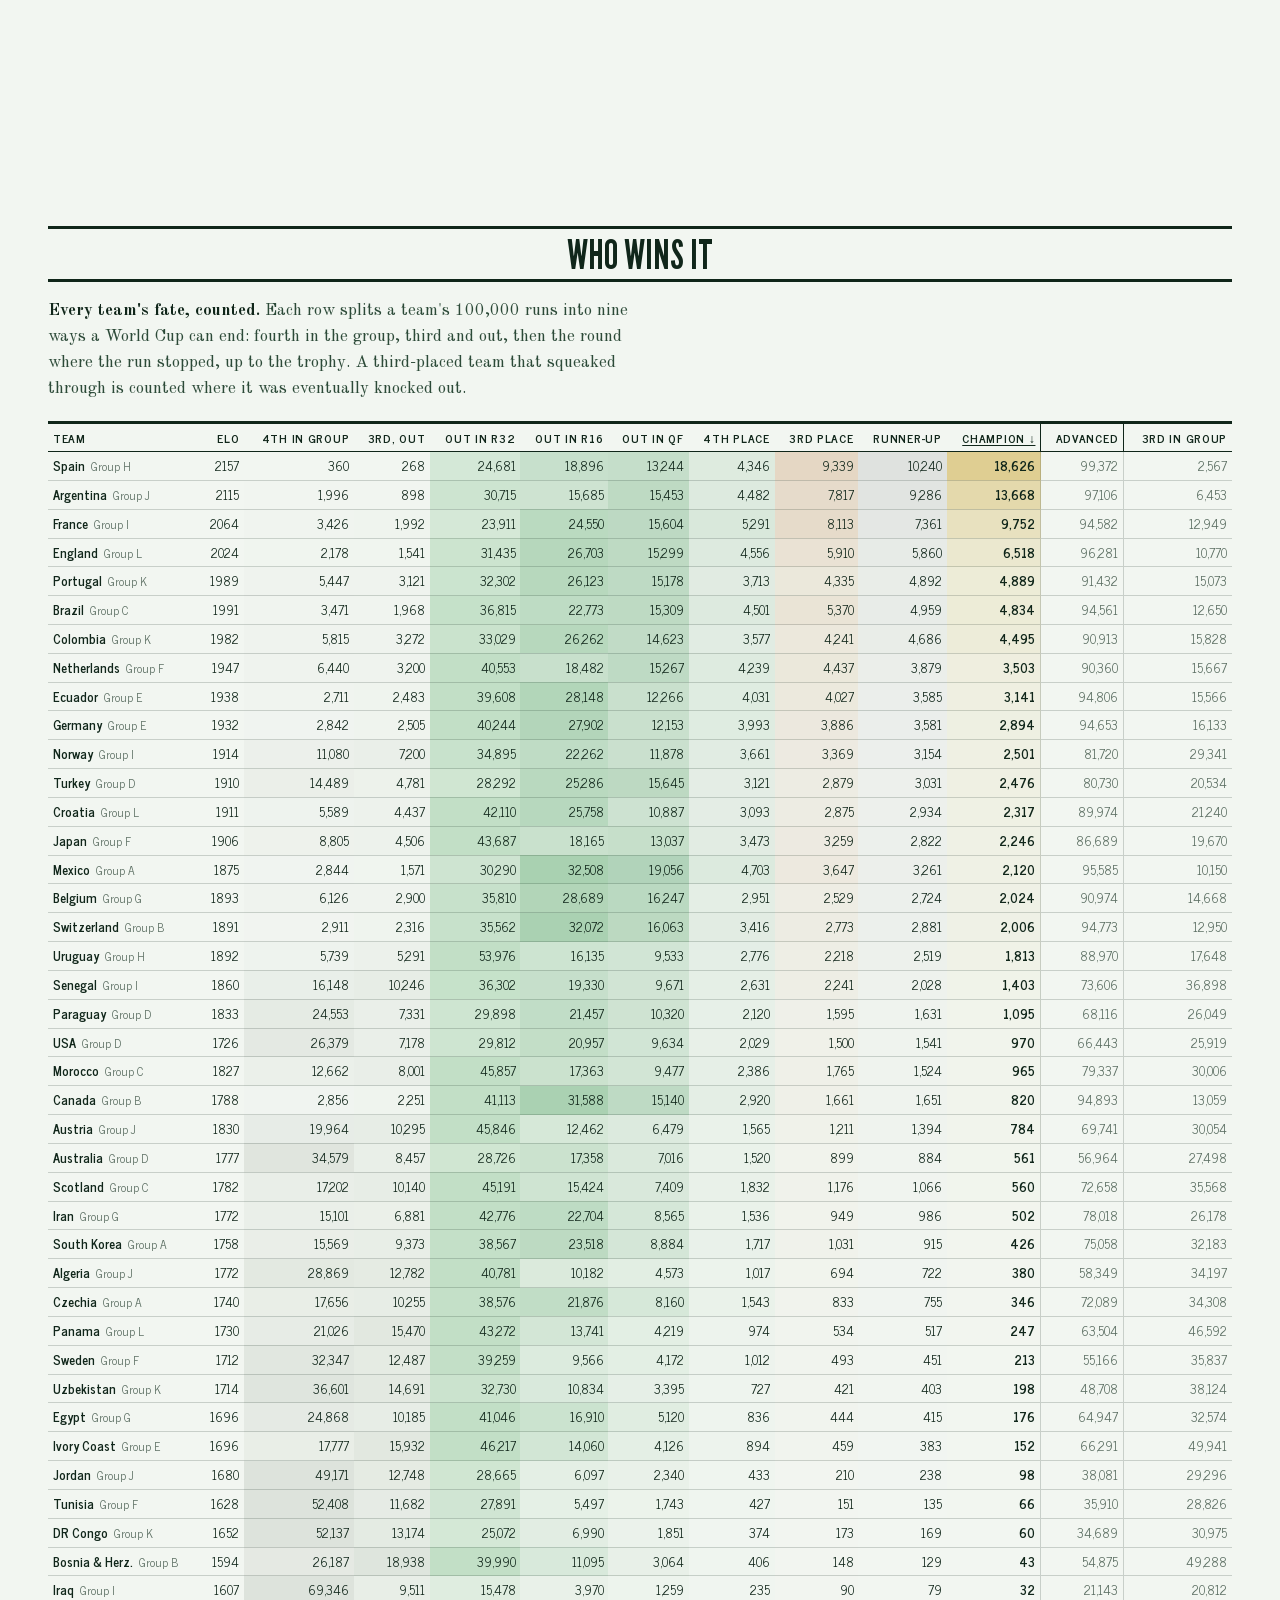
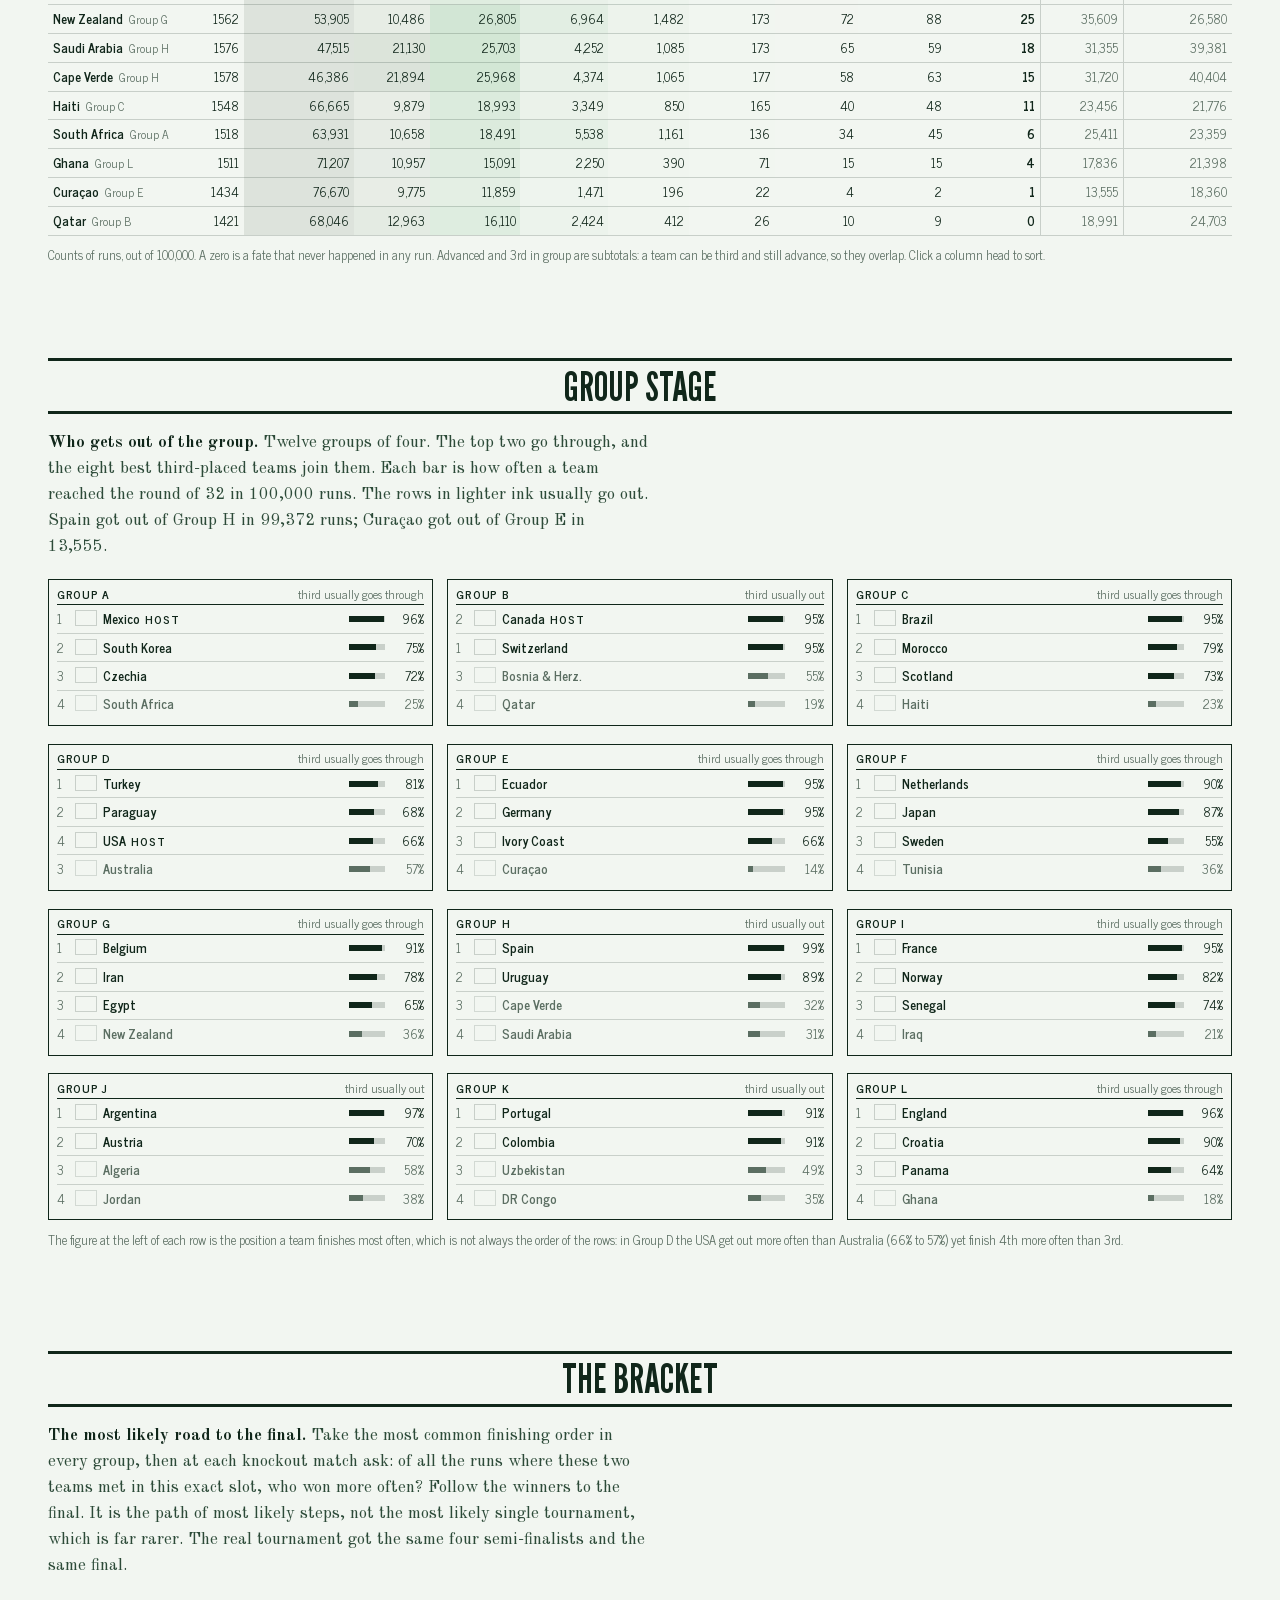
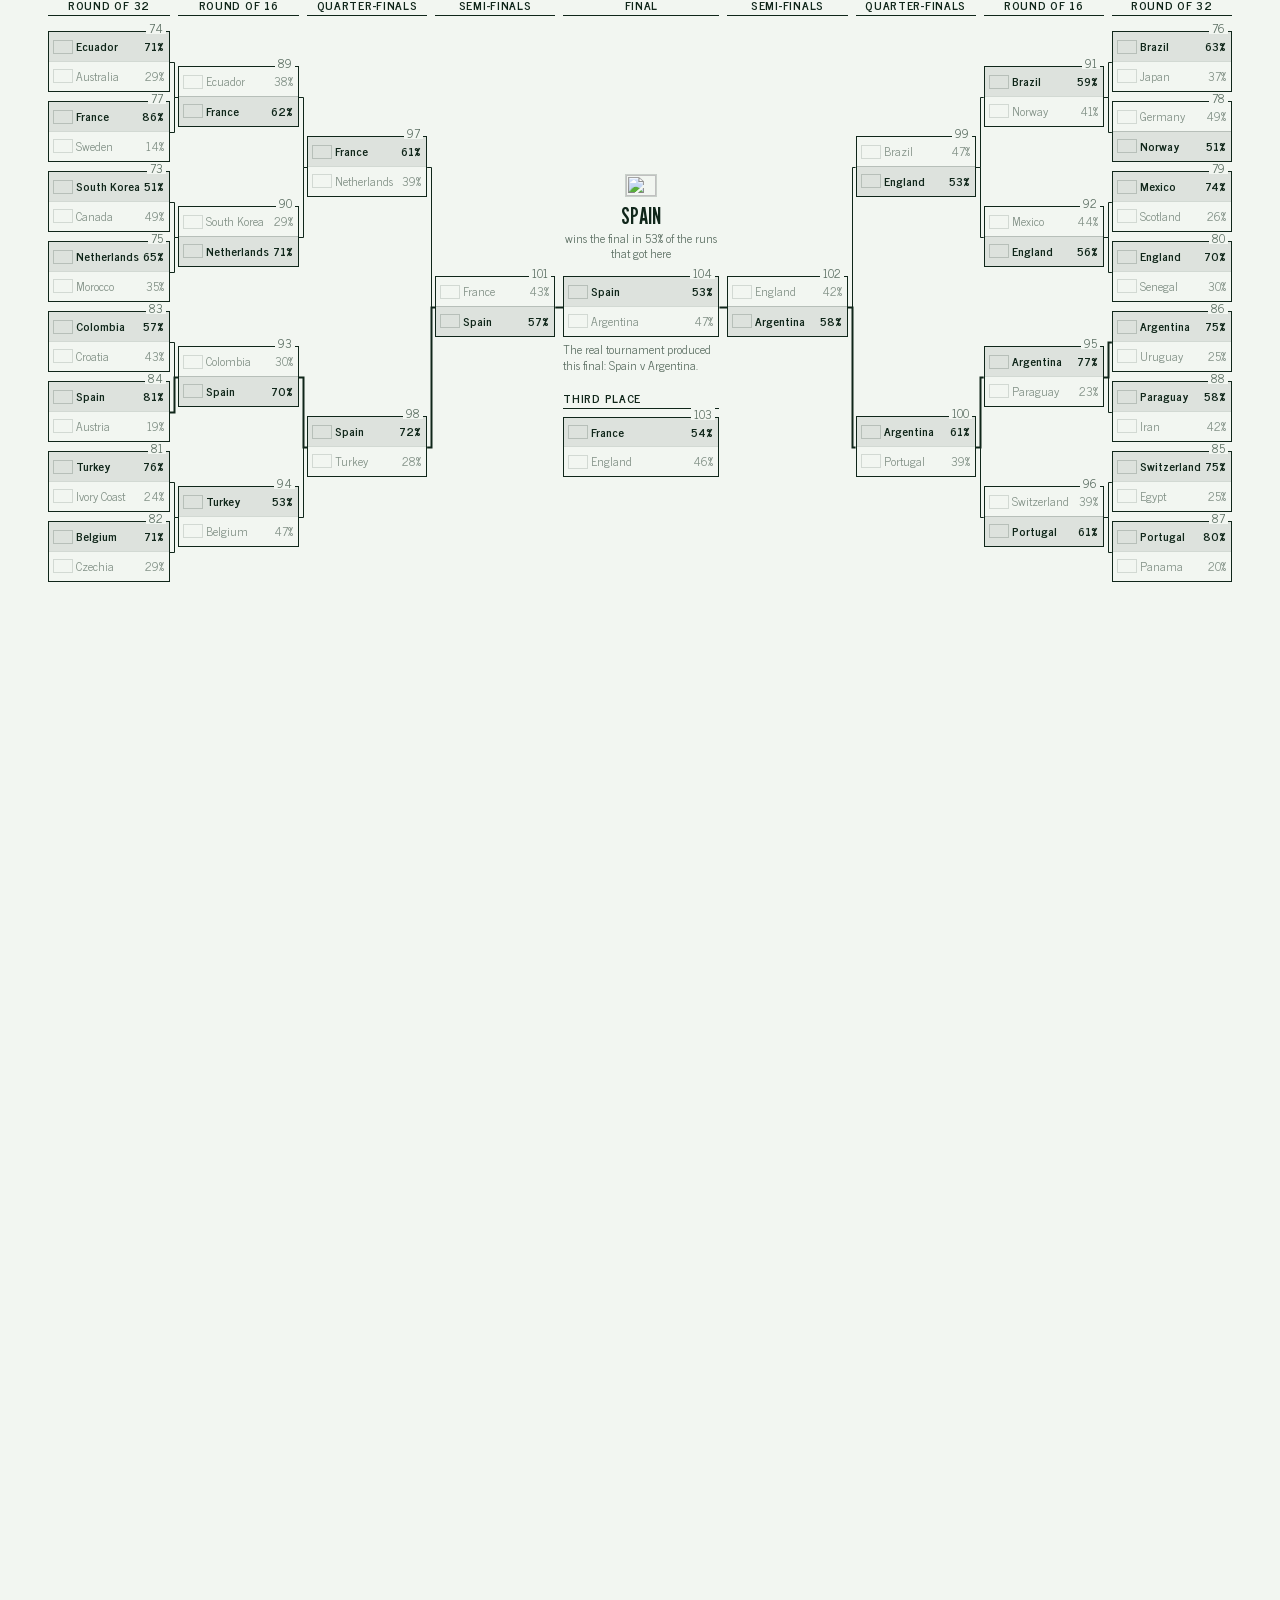
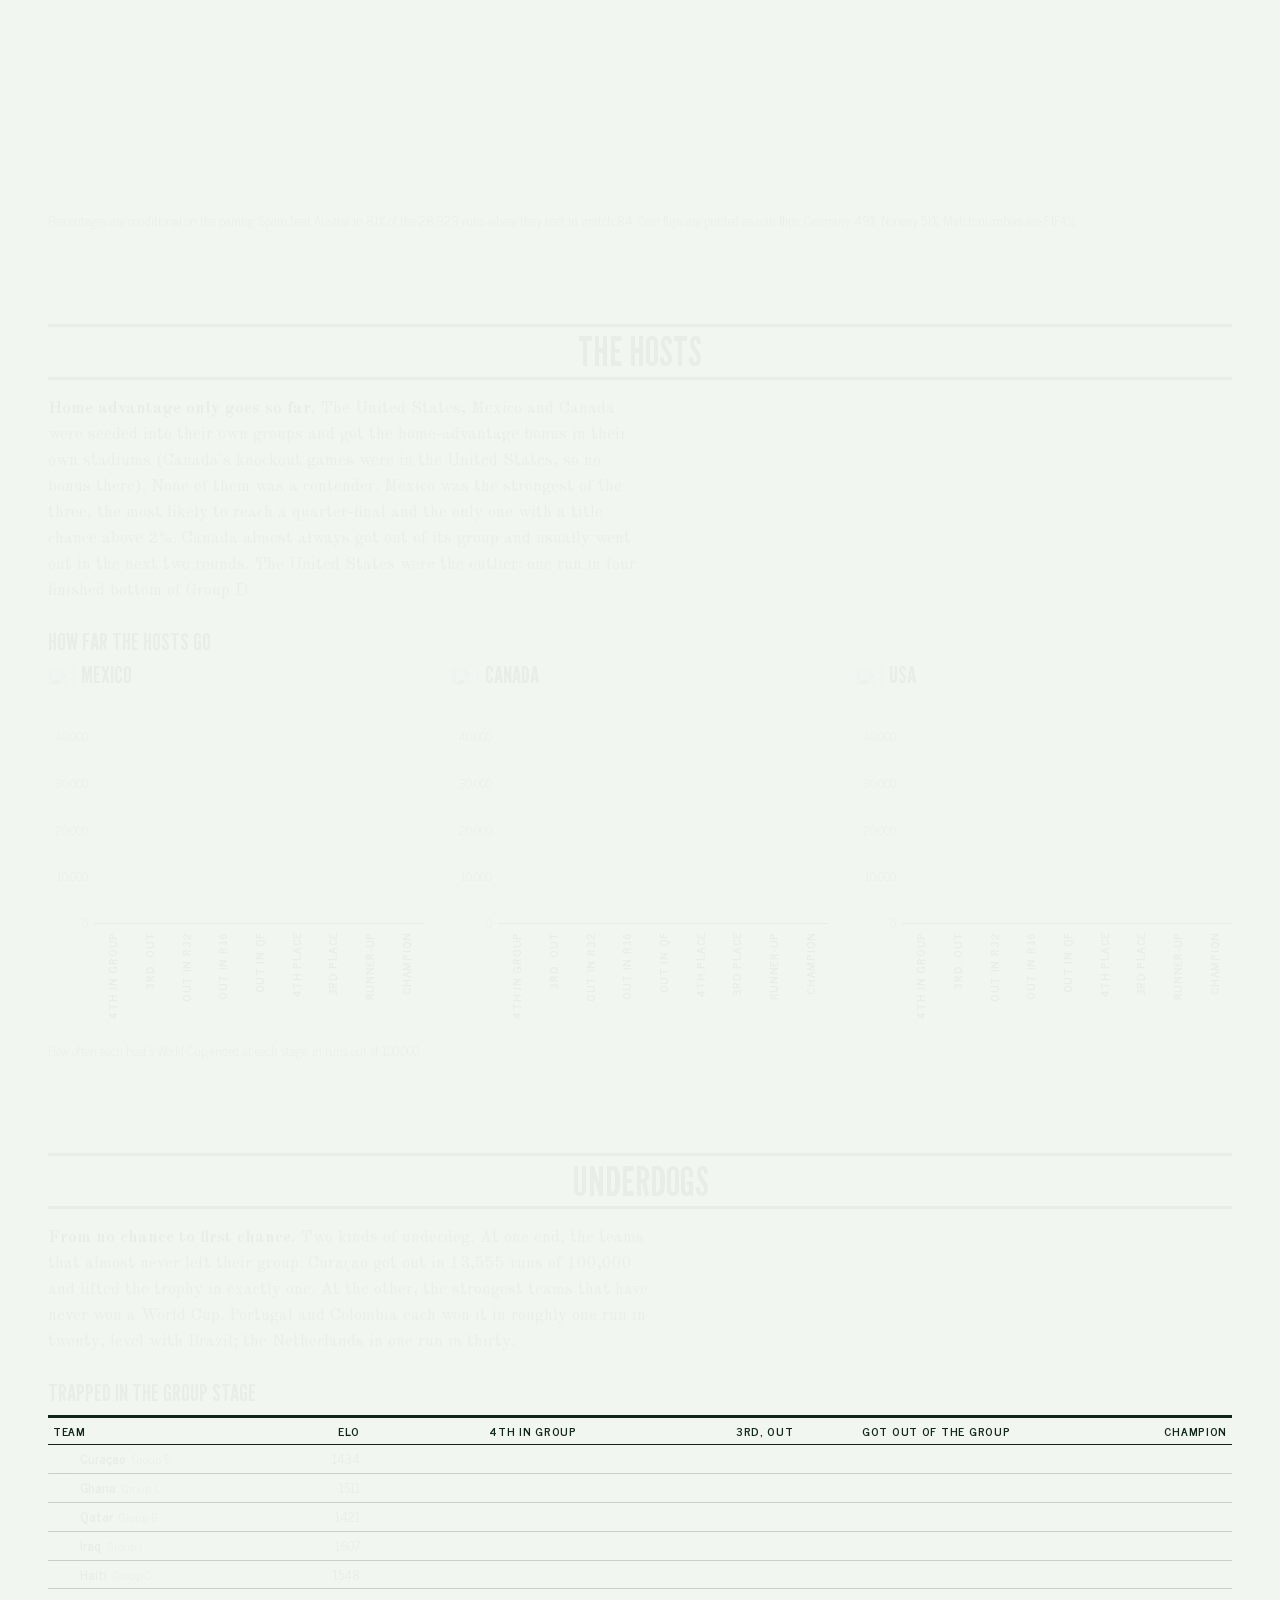
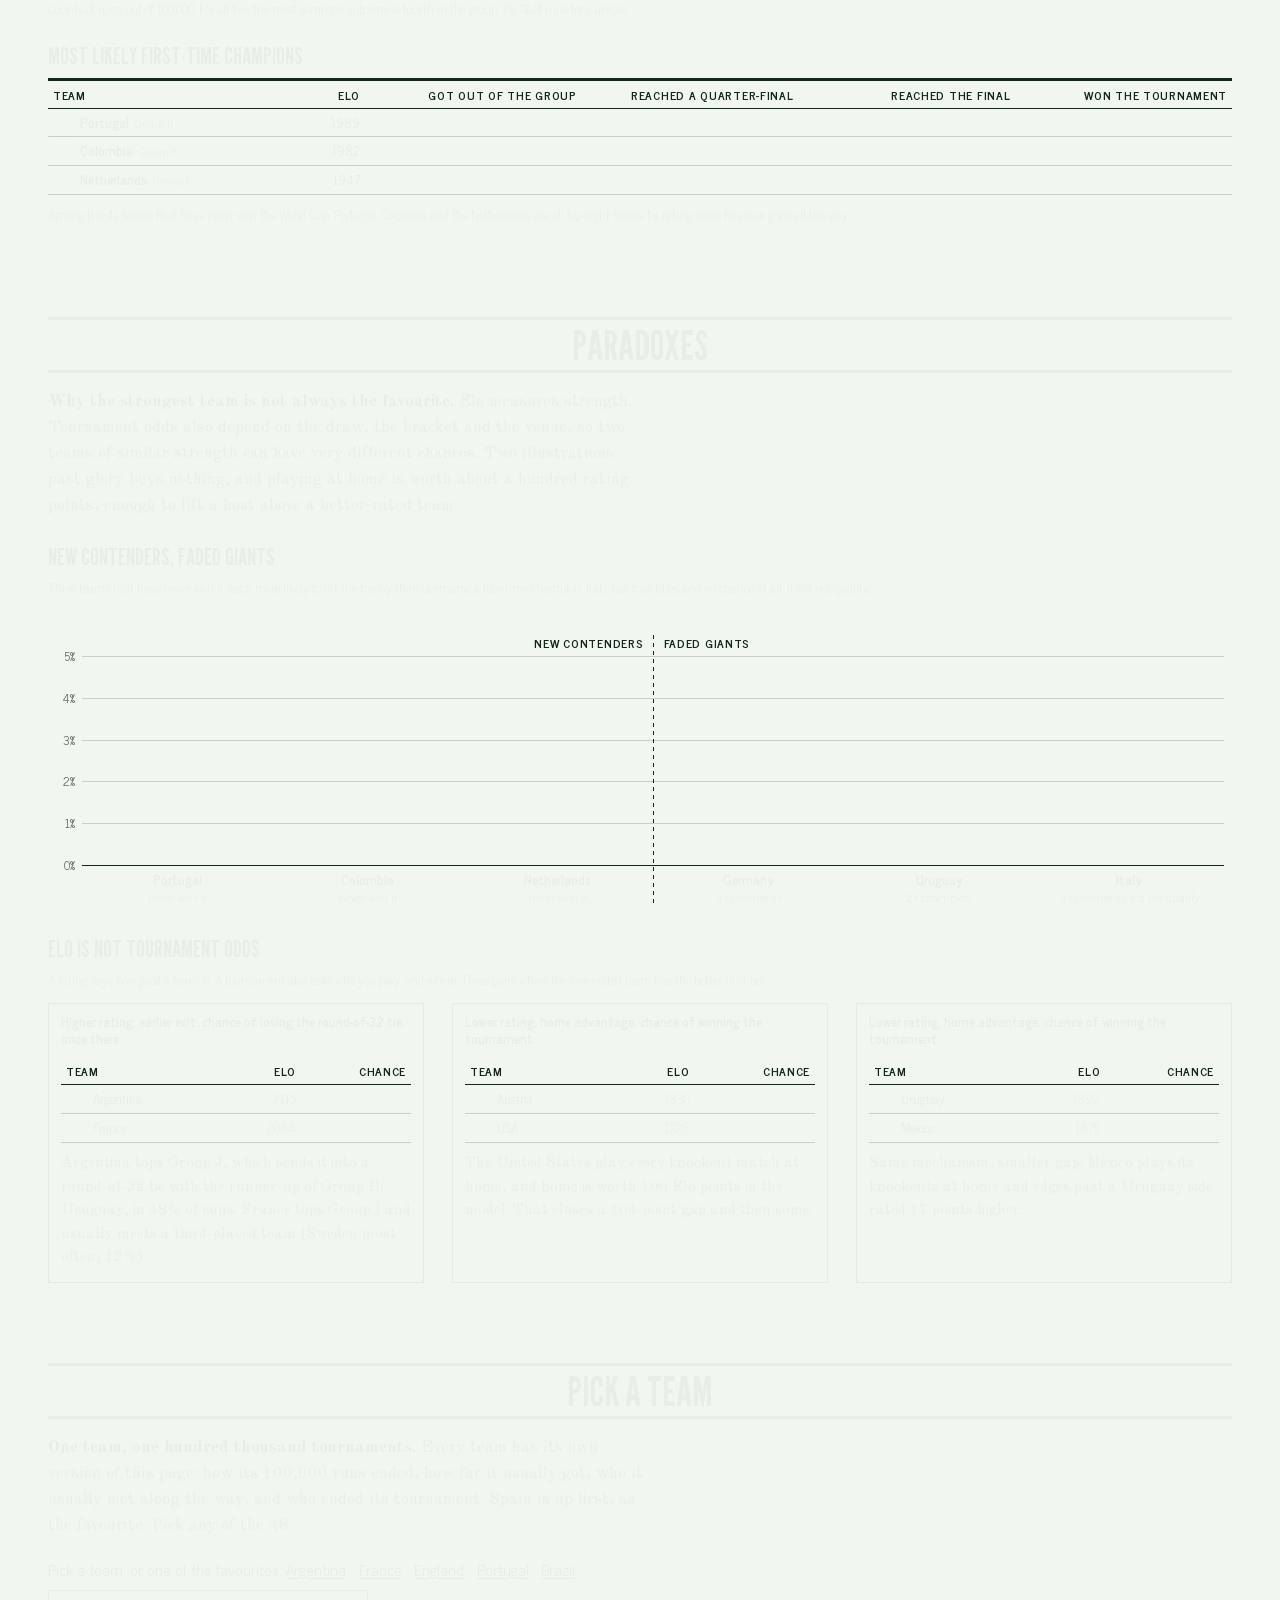
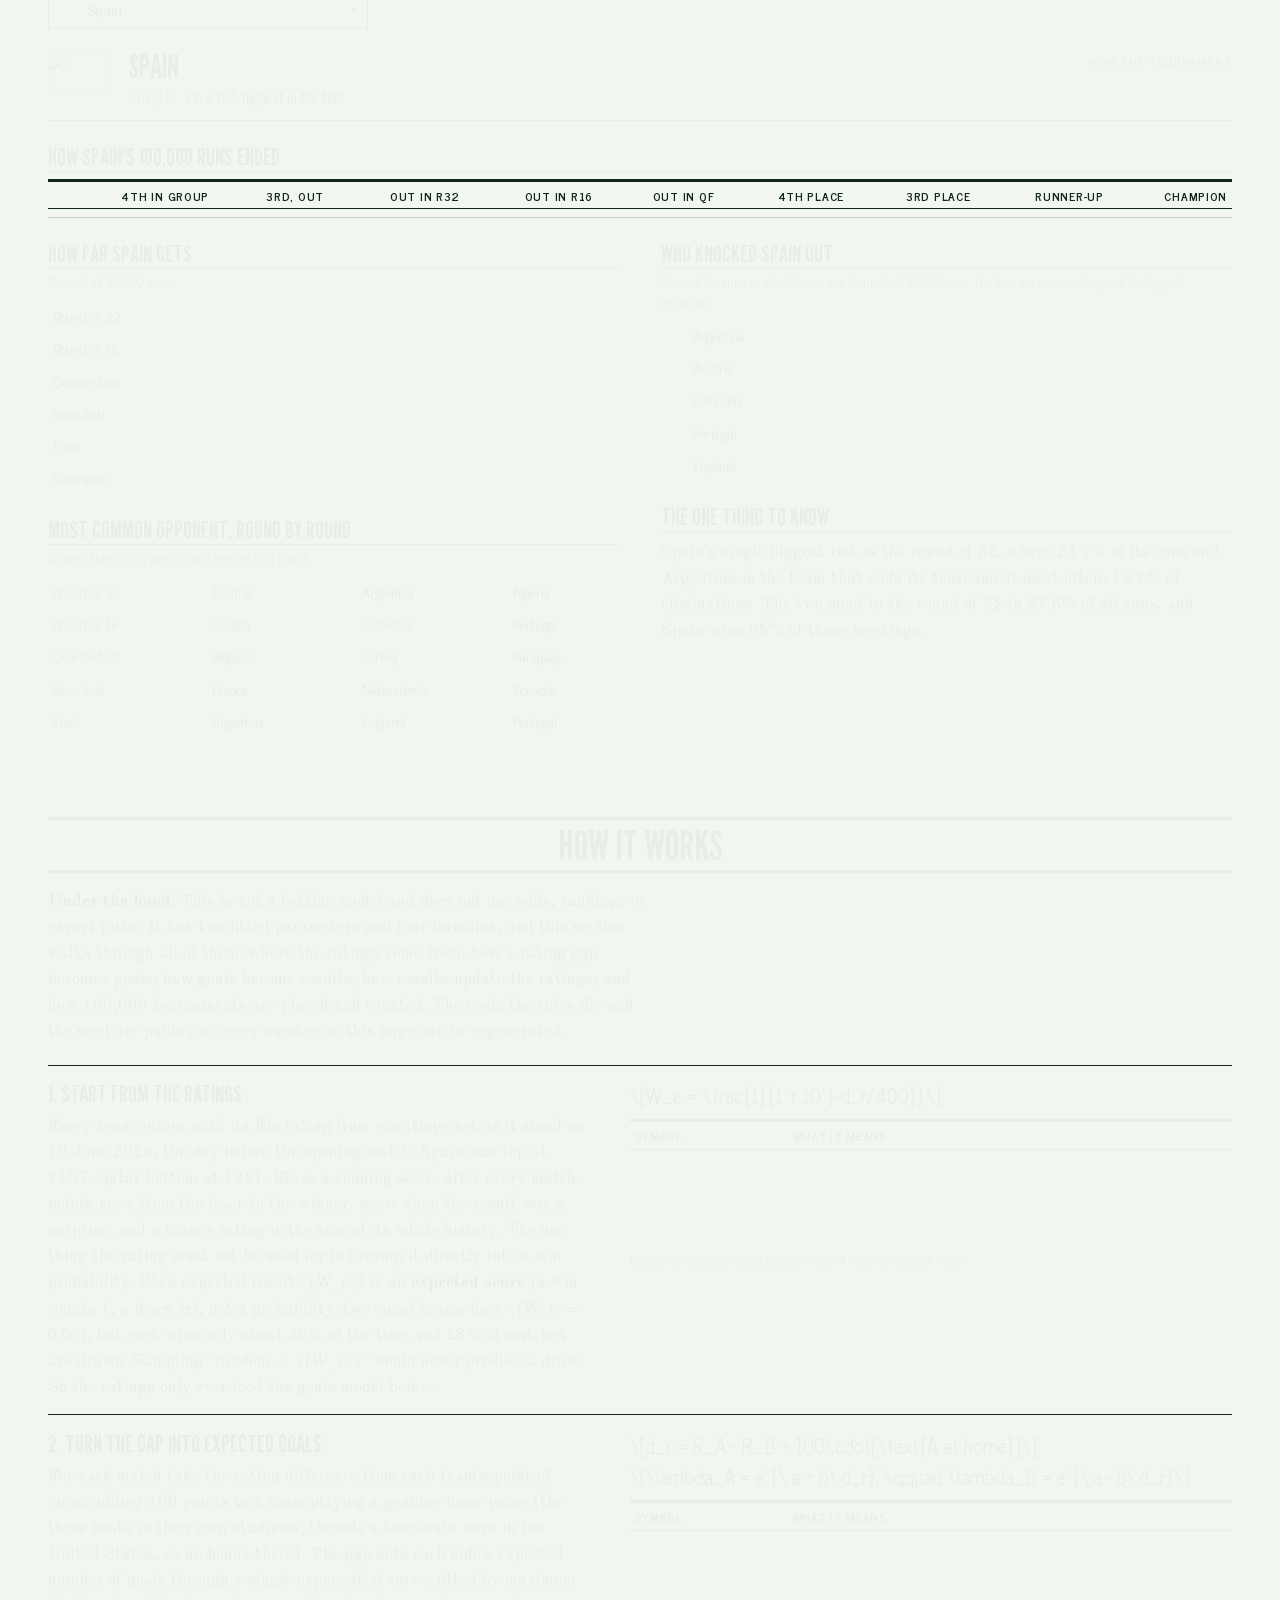
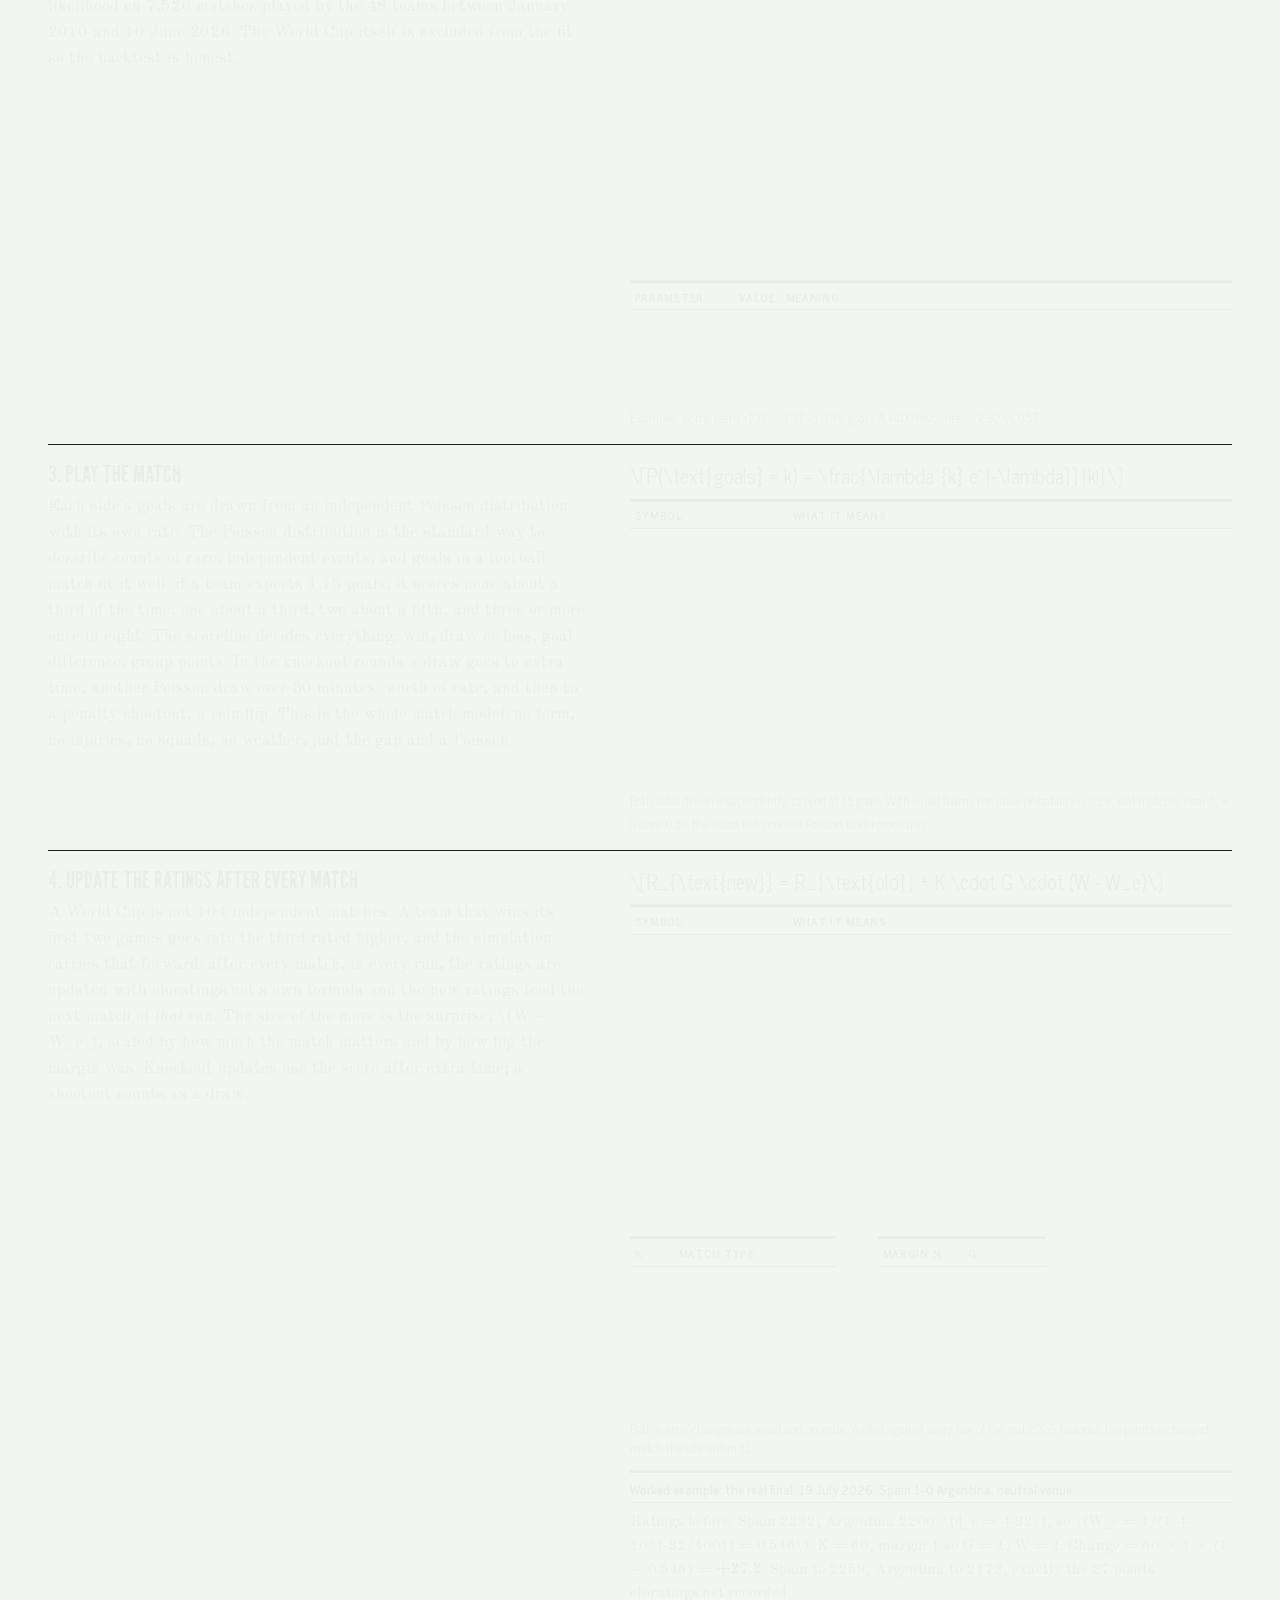
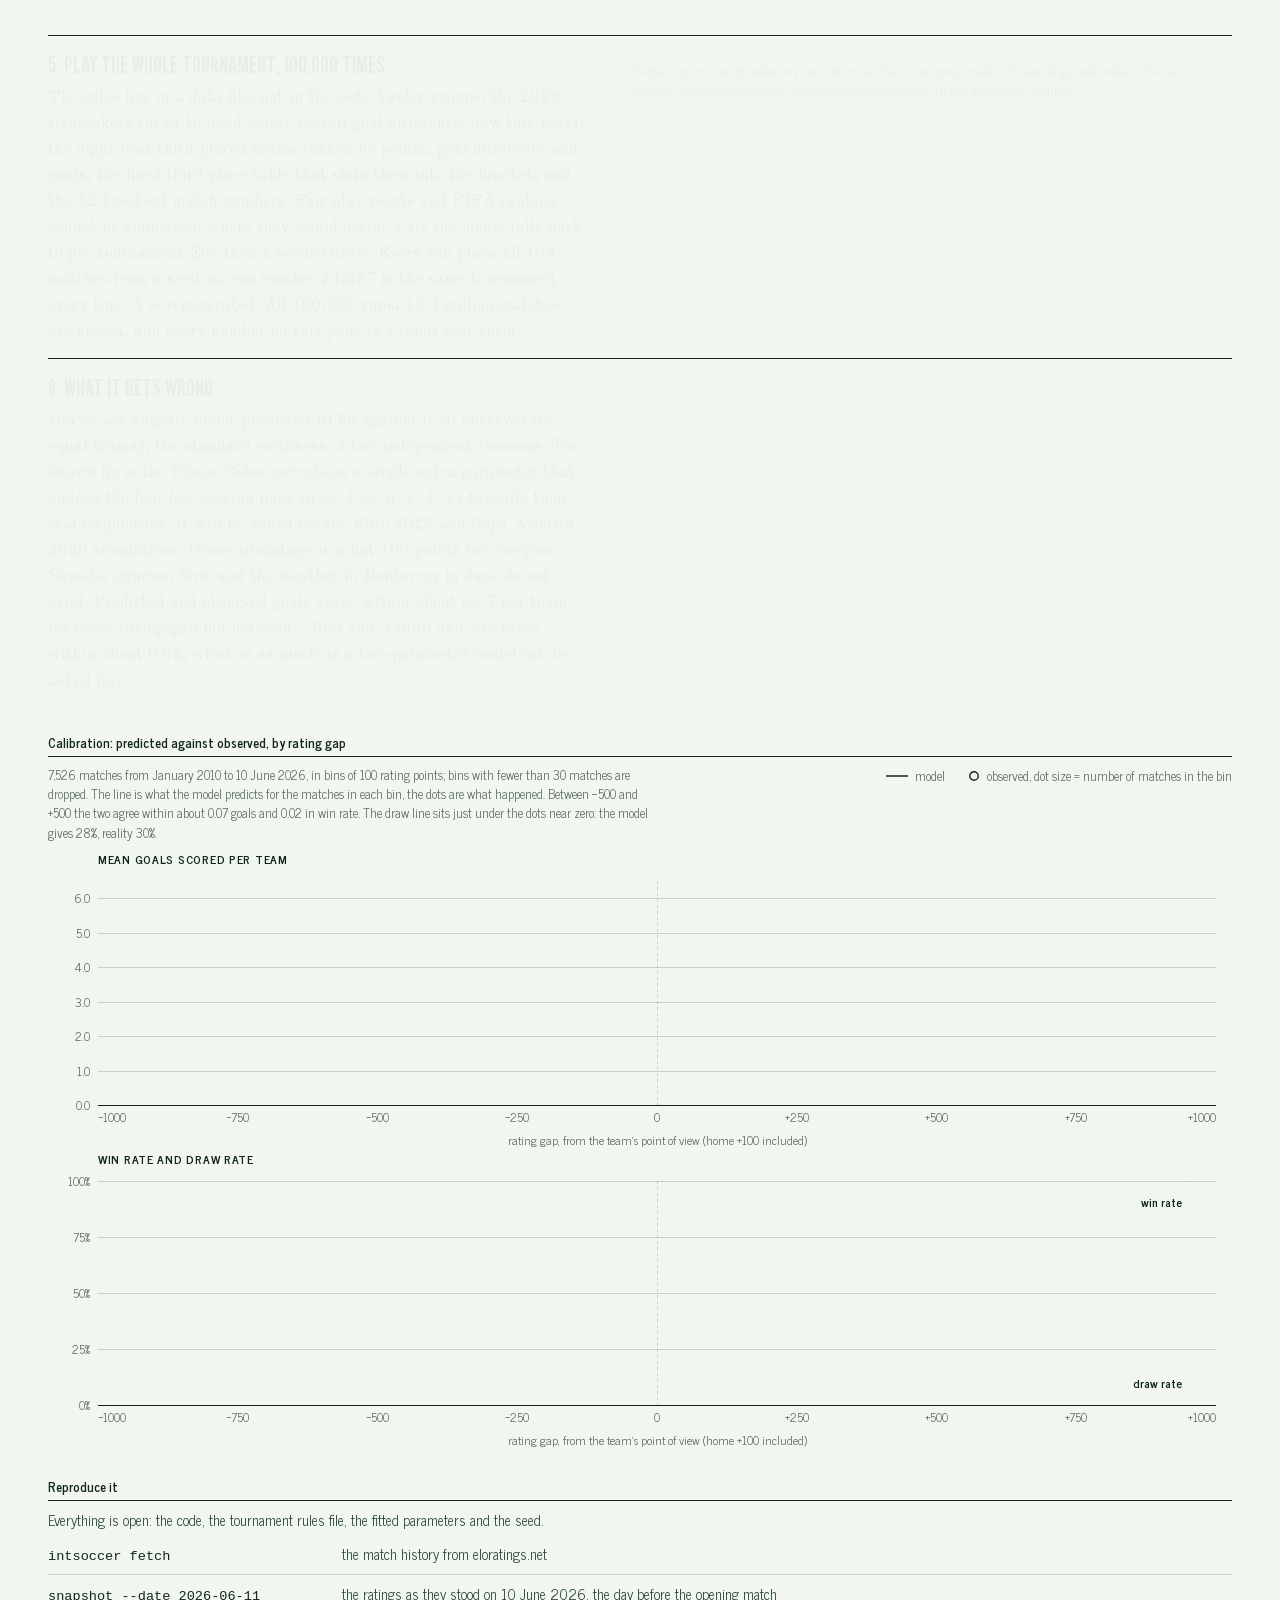
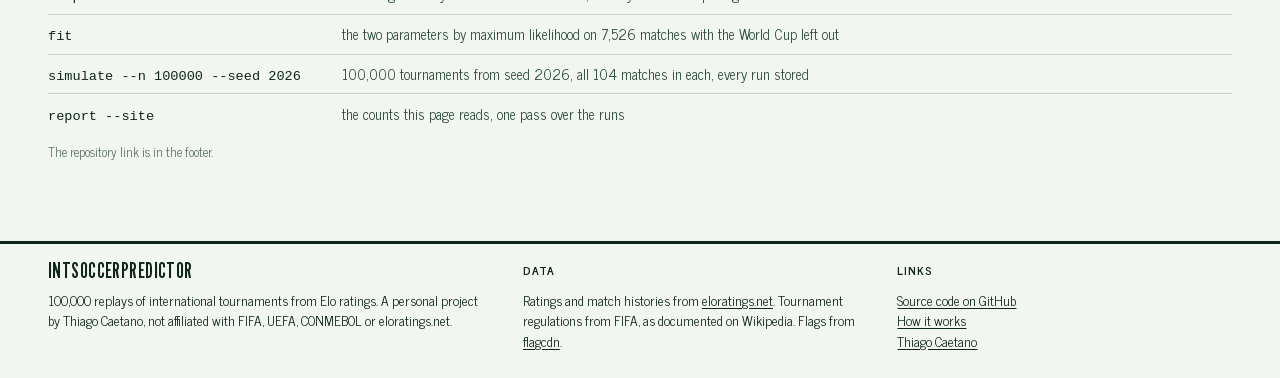
==== commit 993cac44: "Hardening: a skip link to the sheet on every page Co-Authored-By: Claude Fable 5.1 <noreply@anthropi" ====
--- a/site/index.html
+++ b/site/index.html
@@ -16,6 +16,7 @@
 <script defer src="https://cdn.jsdelivr.net/npm/katex@0.16.11/dist/contrib/auto-render.min.js" integrity="sha384-43gviWU0YVjaDtb/GhzOouOXtZMP/7XUzwPTstBeZFe/+rCMvRwr4yROQP43s0Xk" crossorigin="anonymous"></script>
 </head>
 <body>
+<a class="skip" href="#sheet">Skip to the sheet</a>
 <header class="site-header">
   <a class="wordmark" href="index.html"><img src="favicon.svg" alt="" width="20" height="20">IntSoccerPredictor</a>
   <nav aria-label="Site">
@@ -44,7 +45,7 @@
   <a href="#pick-a-team">Pick a team</a>
   <a href="#how-it-works">How it works</a>
 </nav>
-<main class="sheet">
+<main class="sheet" id="sheet" tabindex="-1">
   <section id="hero"></section>
   <section id="who-wins-it" class="chapter"></section>
   <section id="group-stage" class="chapter"></section>
--- a/site/css/site.css
+++ b/site/css/site.css
@@ -27,6 +27,12 @@
 ::selection { background: var(--ink); color: var(--paper); }
 /* Read by assistive technology, never seen: the final value of every printed count. */
 .sr { position: absolute; width: 1px; height: 1px; overflow: hidden; clip-path: inset(50%); white-space: nowrap; }
+/* The skip link: the first thing a Tab reaches, kept off the sheet as .sr is until it has focus,
+   then a paper box with an ink border over the masthead's left edge. The sheet it lands on is a
+   focus target only, so it draws no ring of its own. */
+.skip { position: absolute; top: .4rem; left: var(--gutter); z-index: 6; padding: .35rem .9rem .4rem; background: var(--paper); color: var(--ink); border: 1px solid var(--ink); font-size: .85rem; text-decoration: none; clip-path: inset(50%); }
+.skip:focus-visible { clip-path: none; }
+main[tabindex]:focus-visible { outline: none; }
 img.flag { width: 20px; height: 14px; object-fit: cover; vertical-align: -2px; margin-right: 7px; box-shadow: 0 0 0 1px var(--hair); }
 /* Sideways-scrolling regions: focusable, so the arrow keys scroll them. position: relative so
    the .sr spans inside a wide table are contained and clipped here, not by the viewport. */
